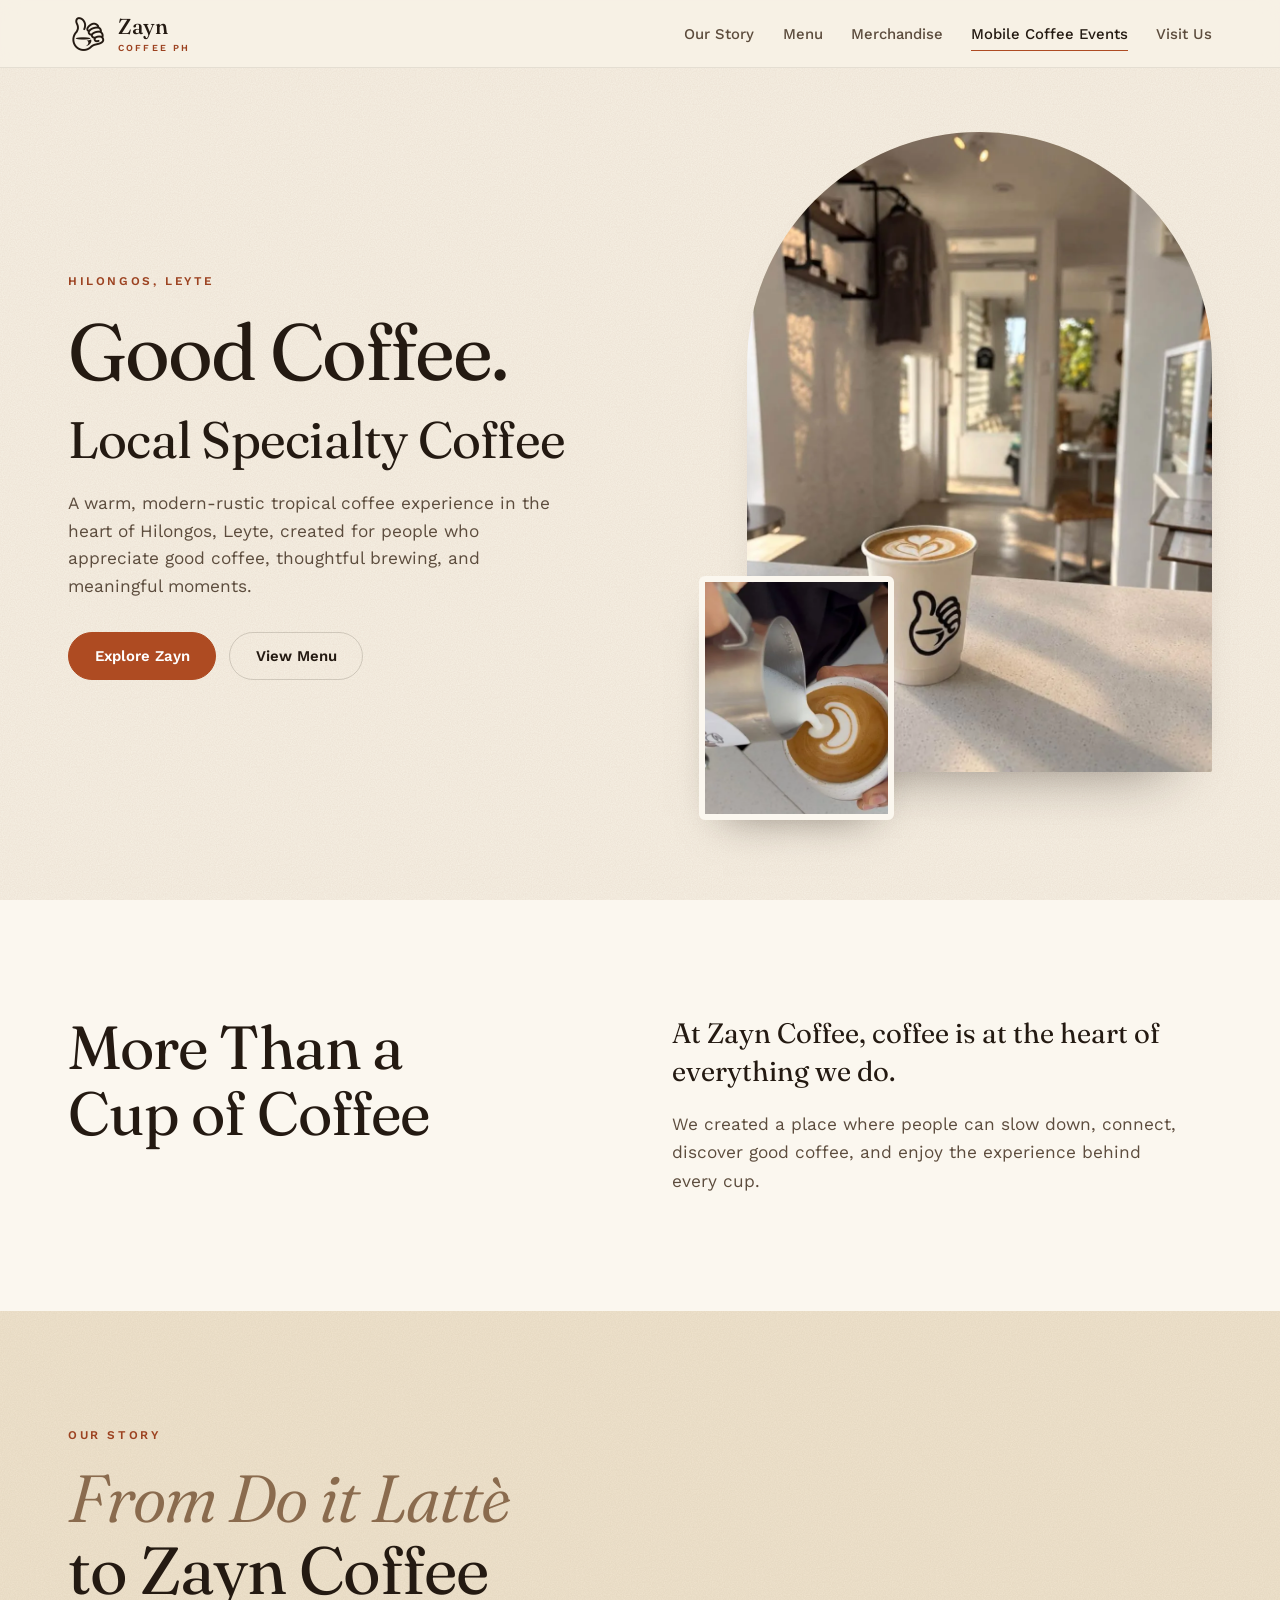
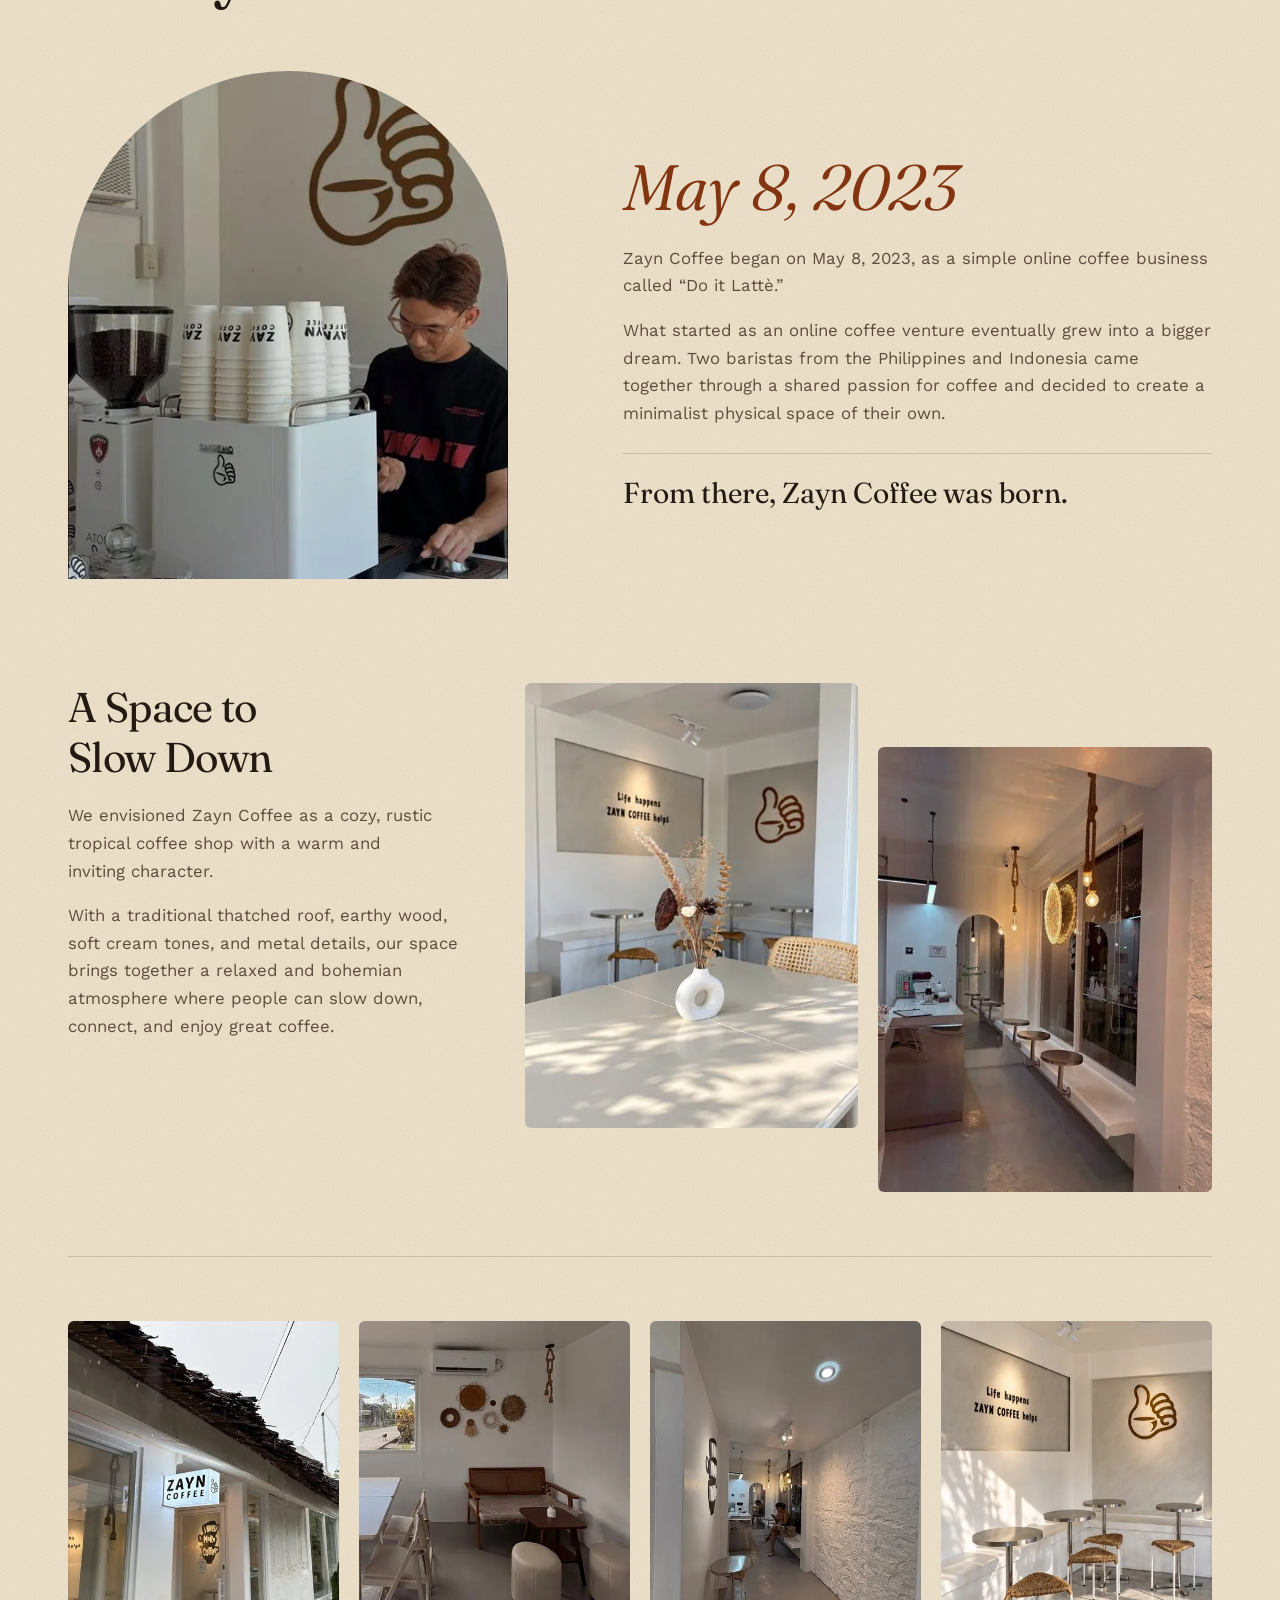
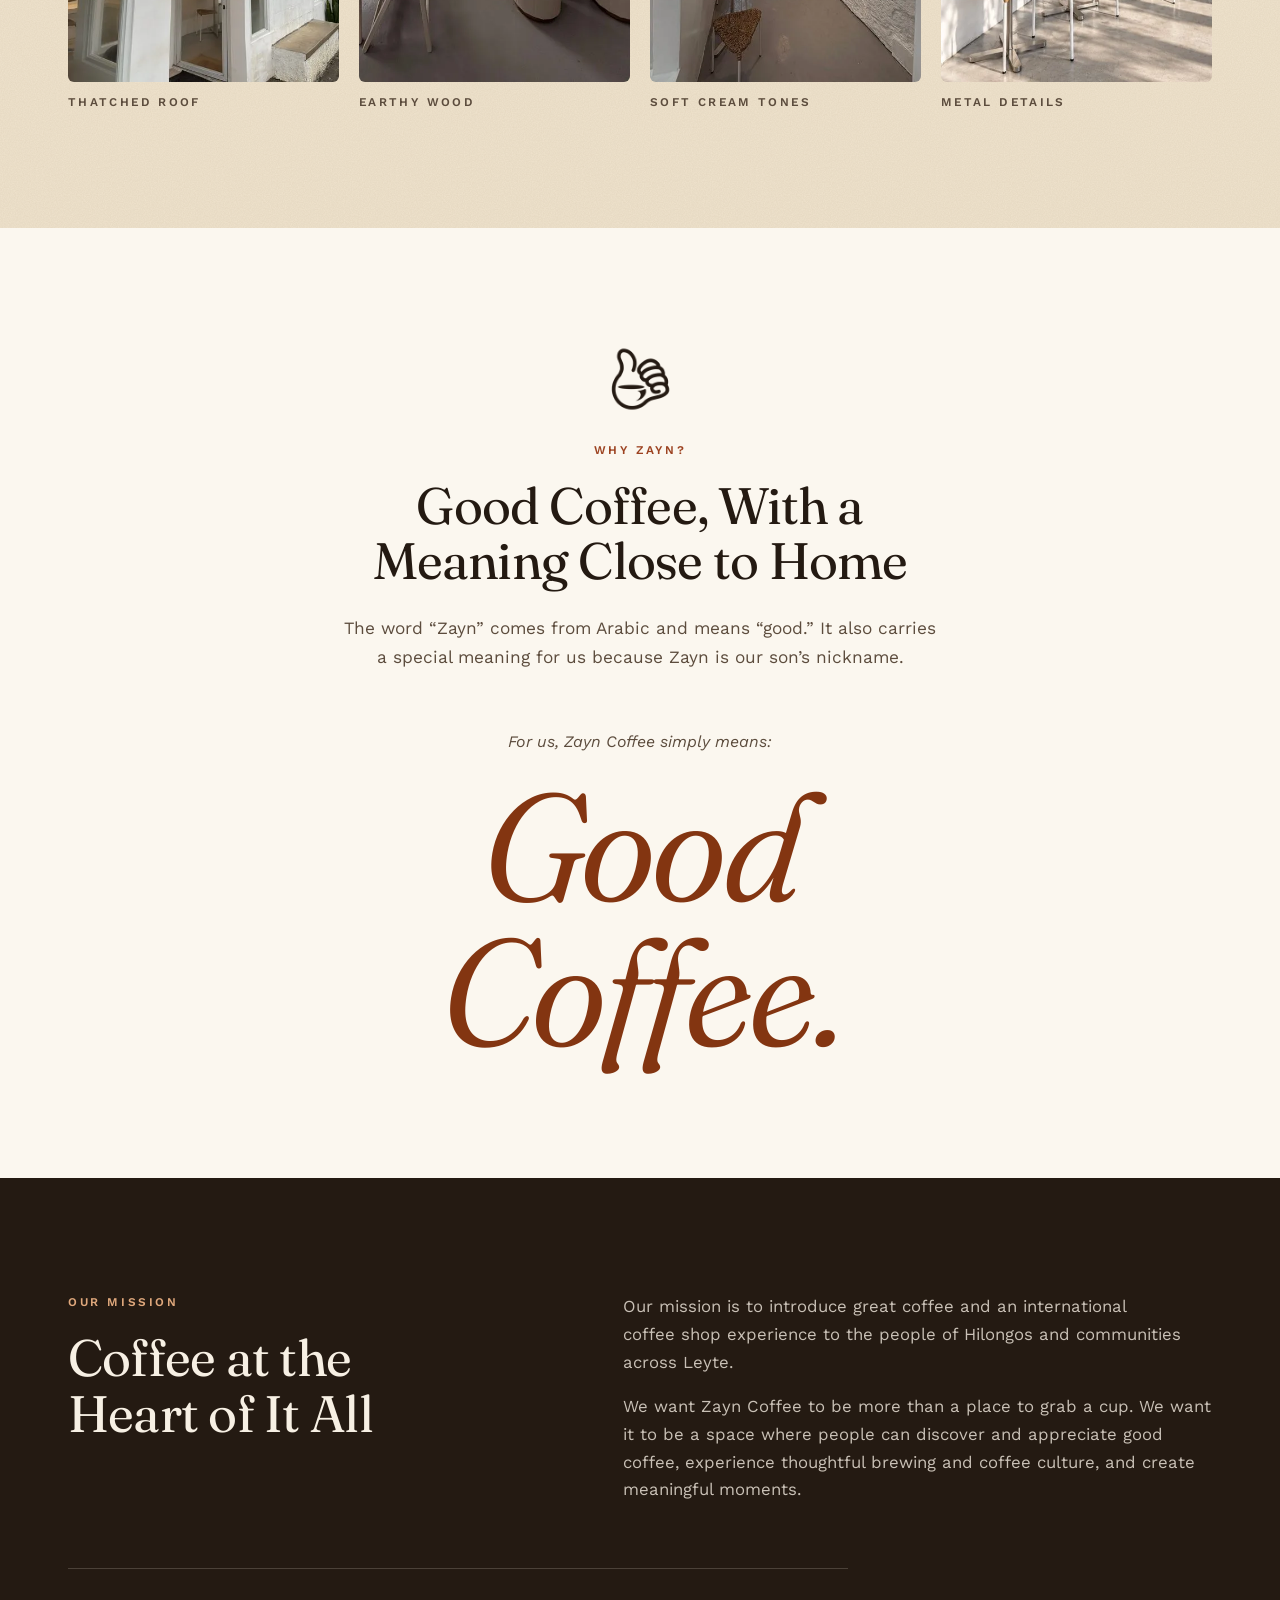
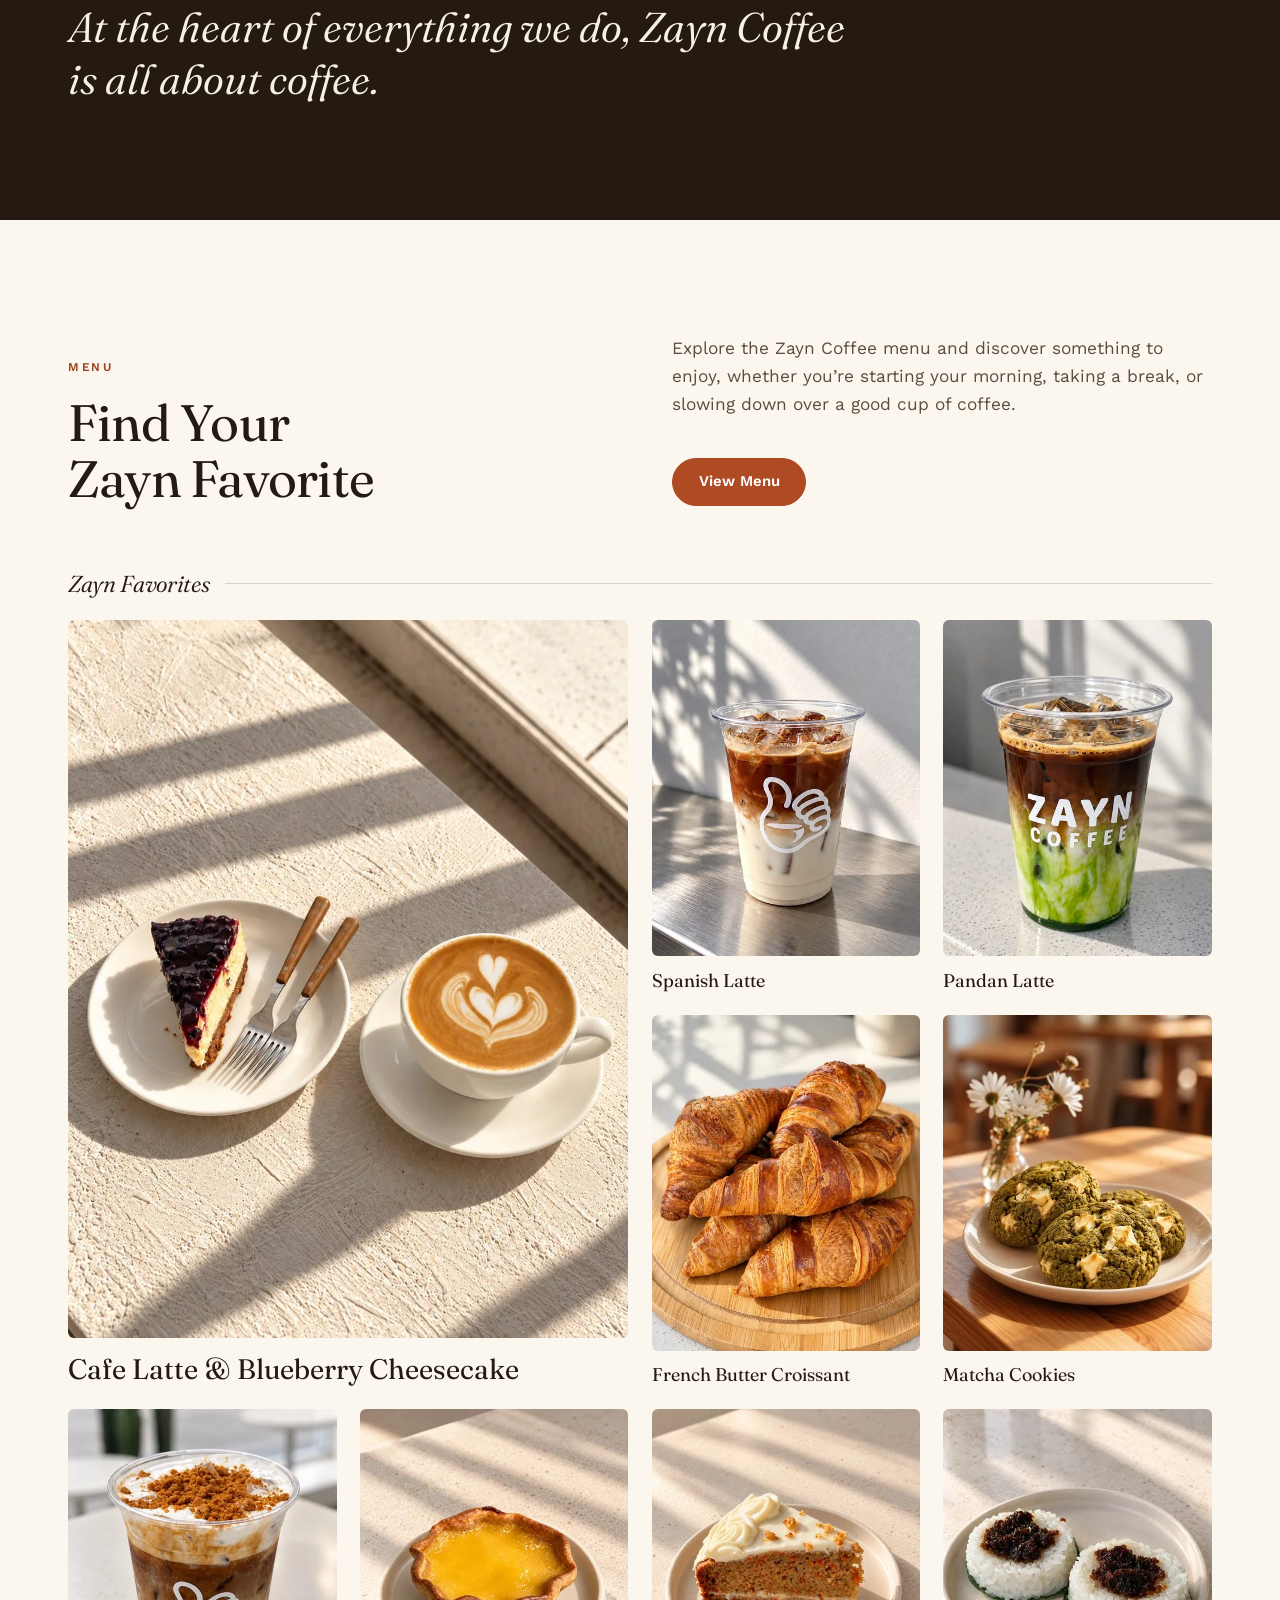
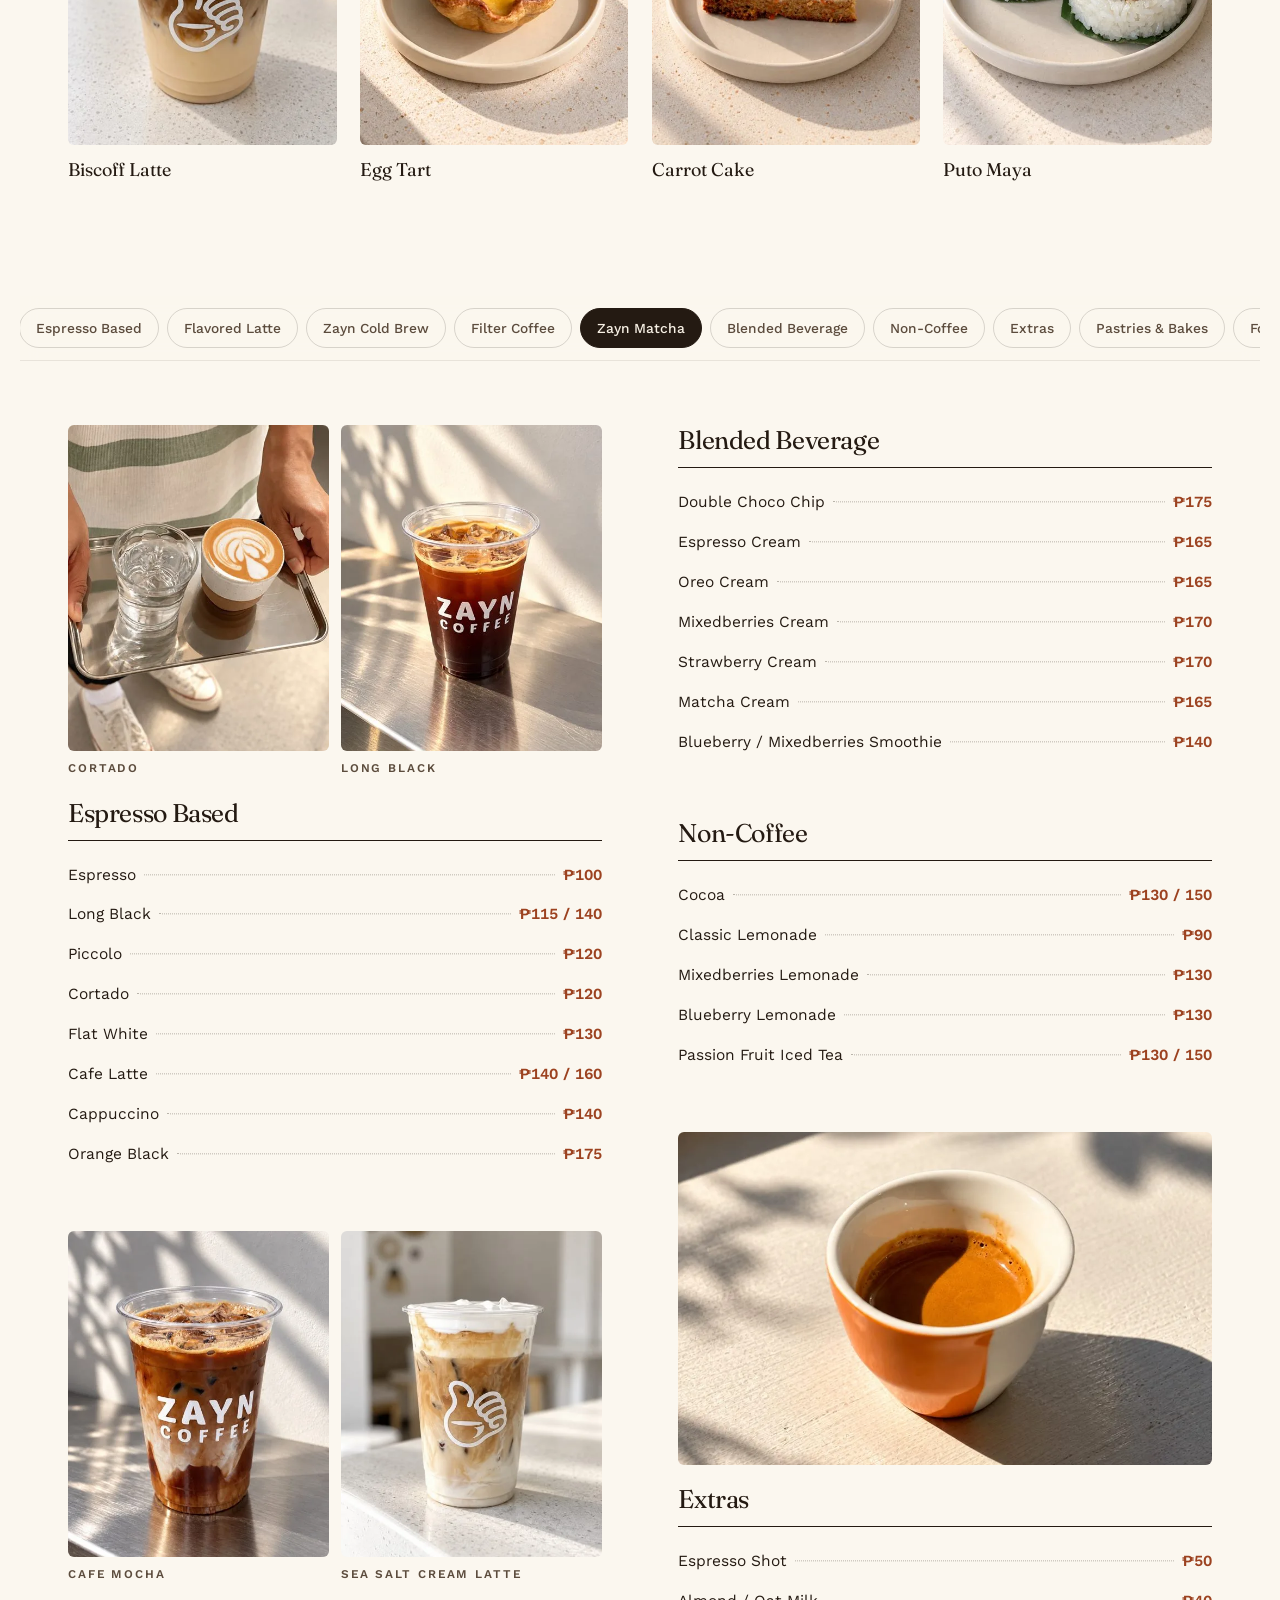
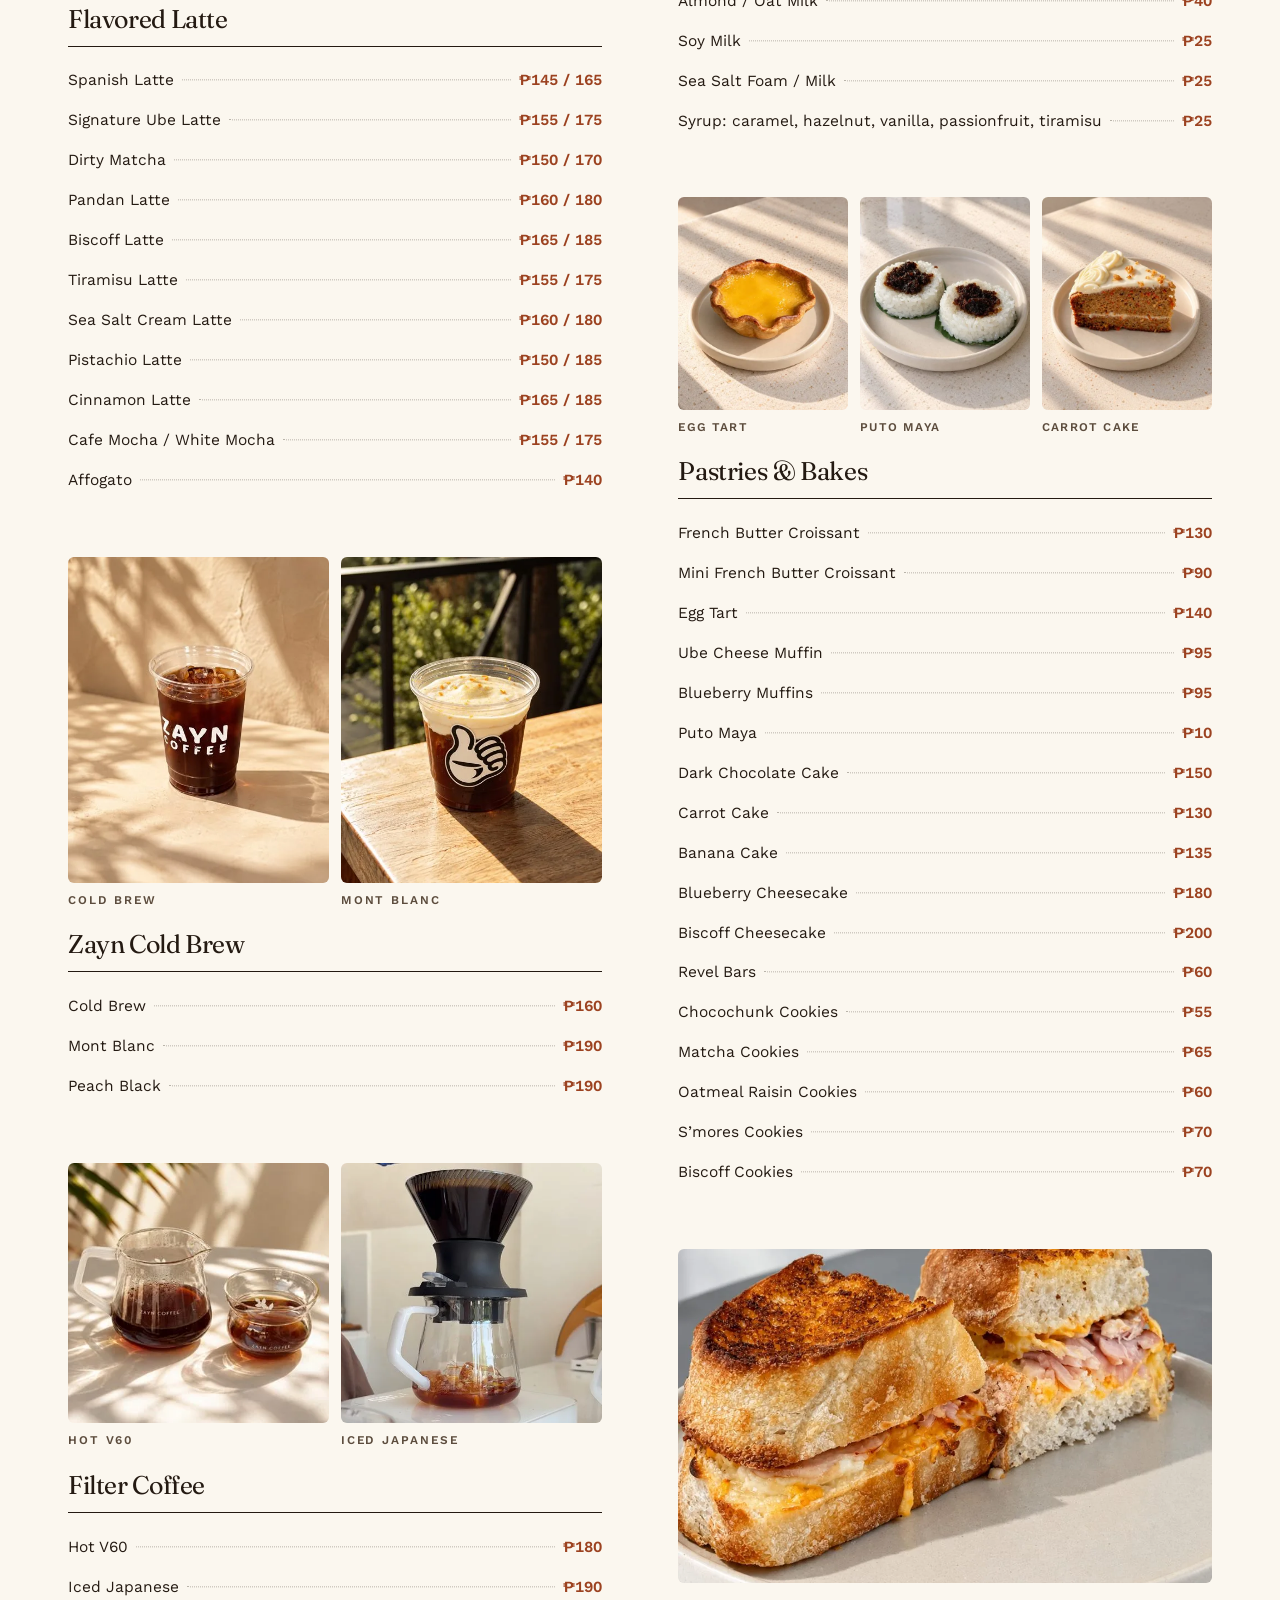
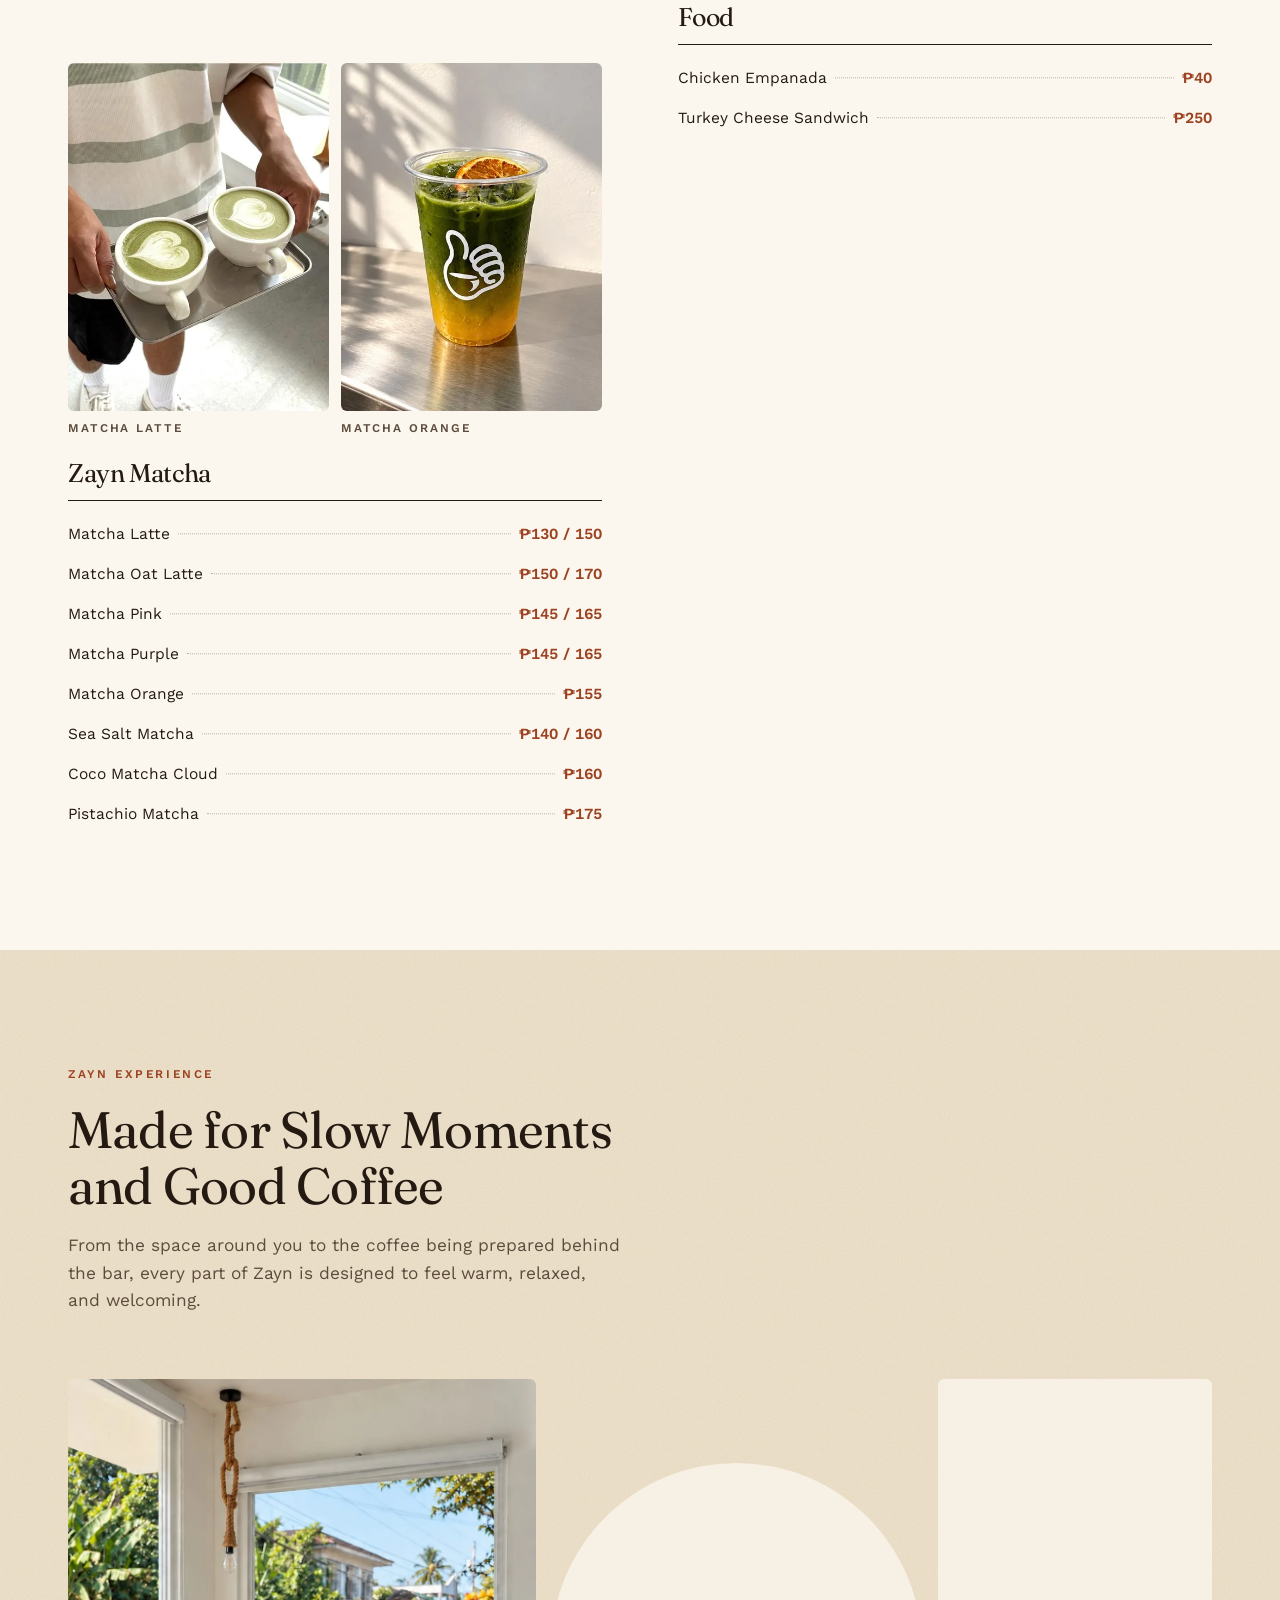
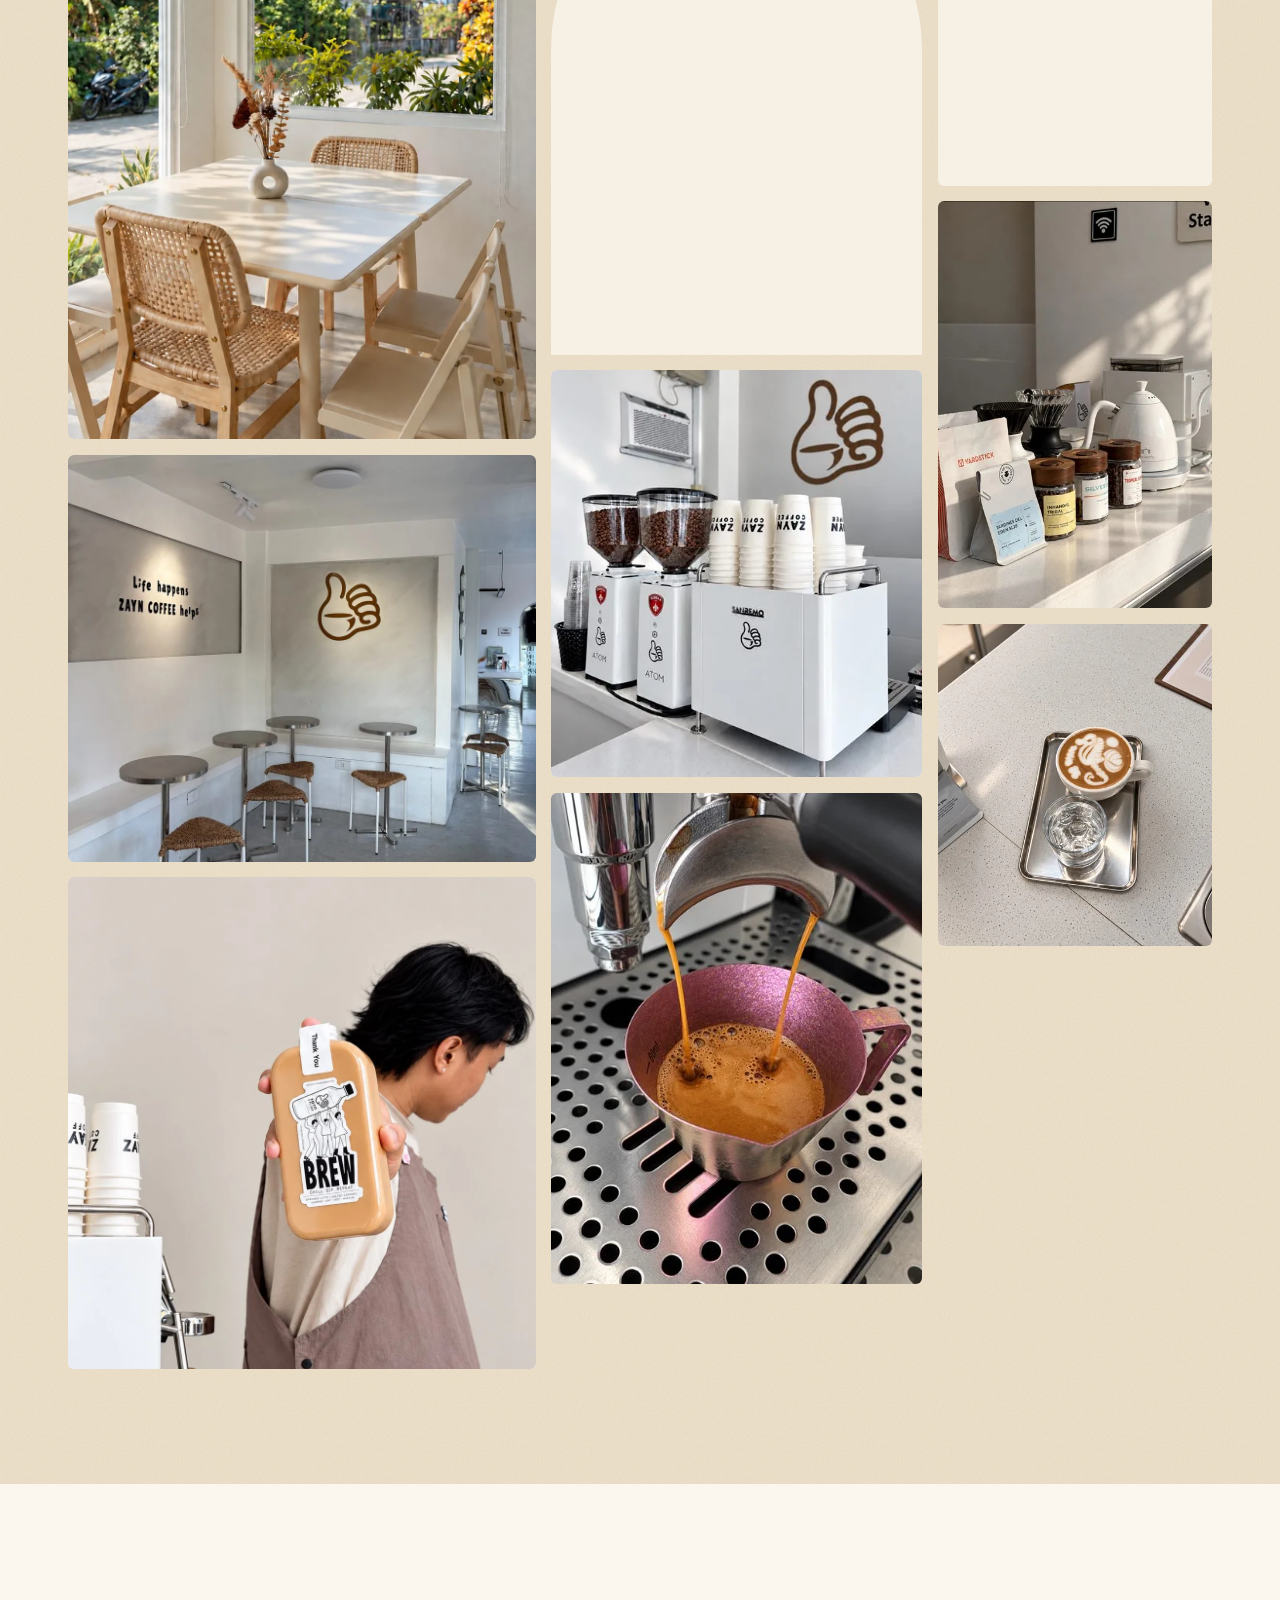
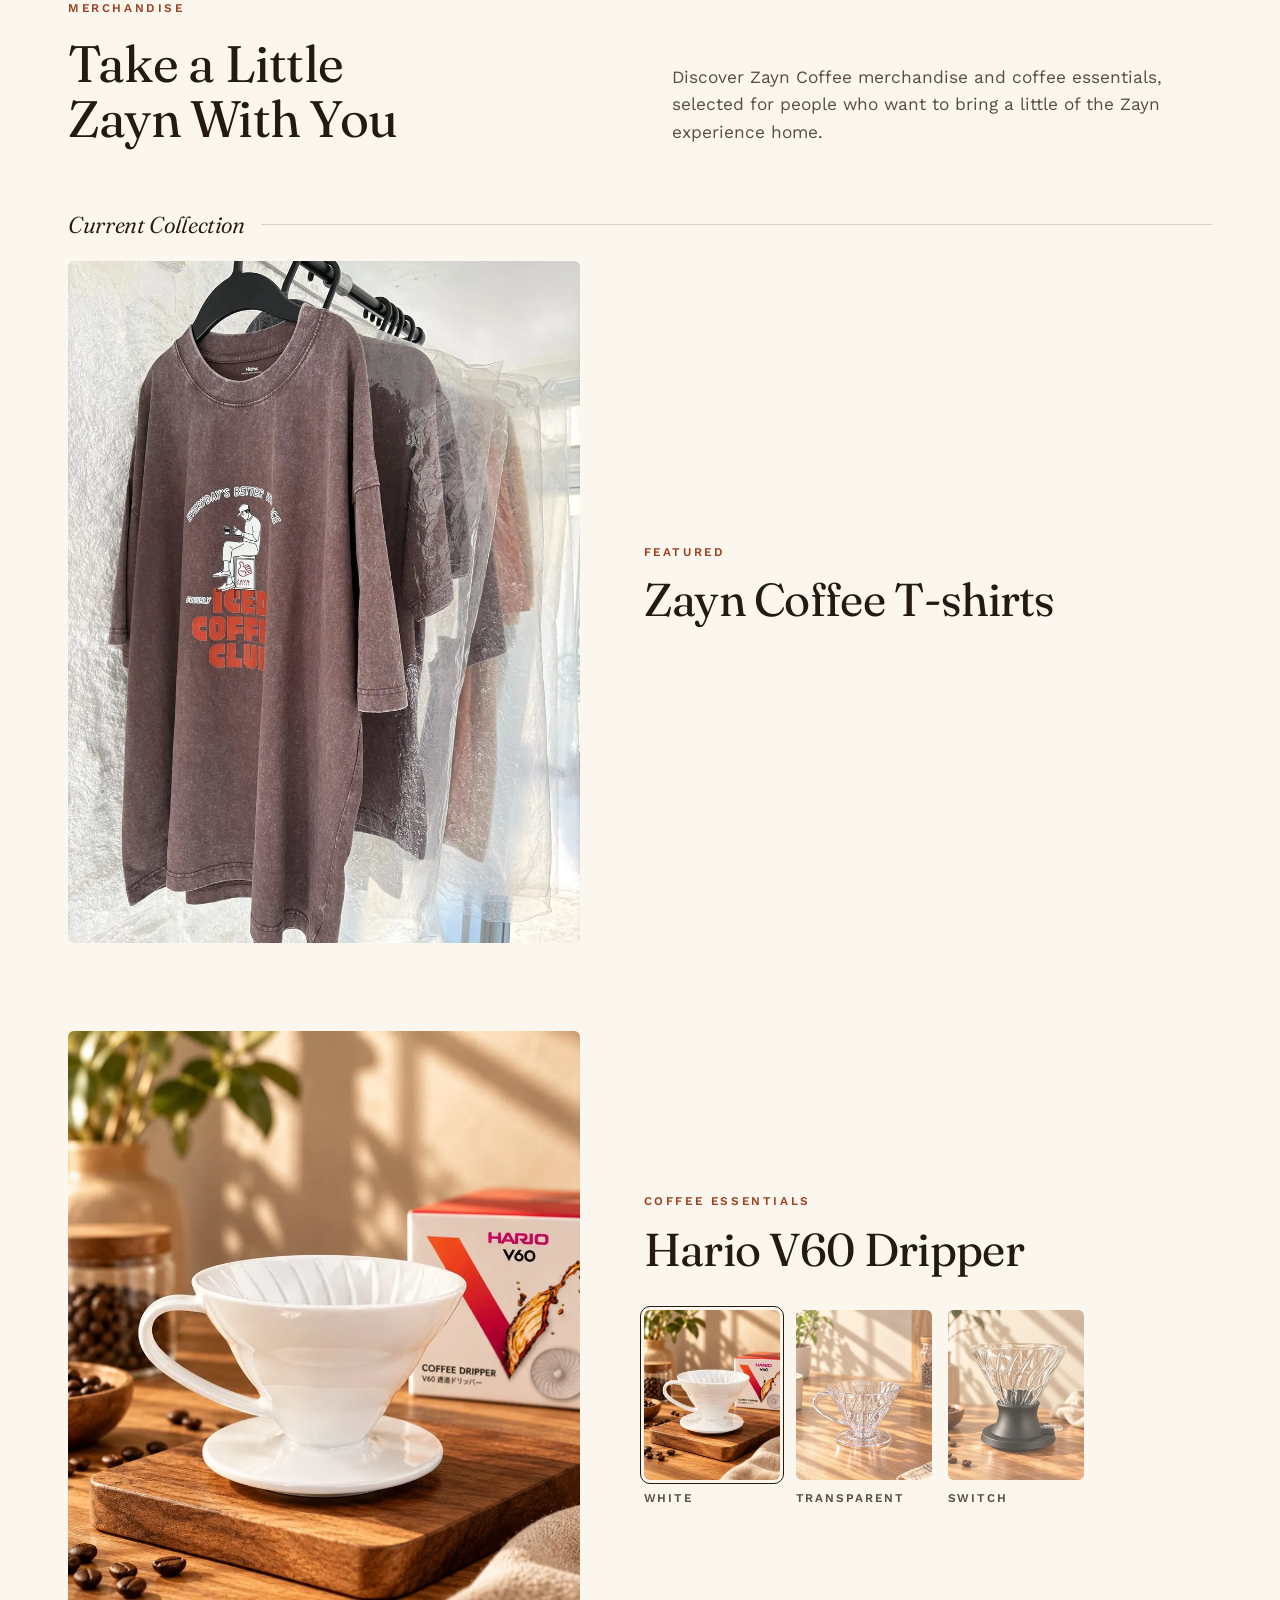
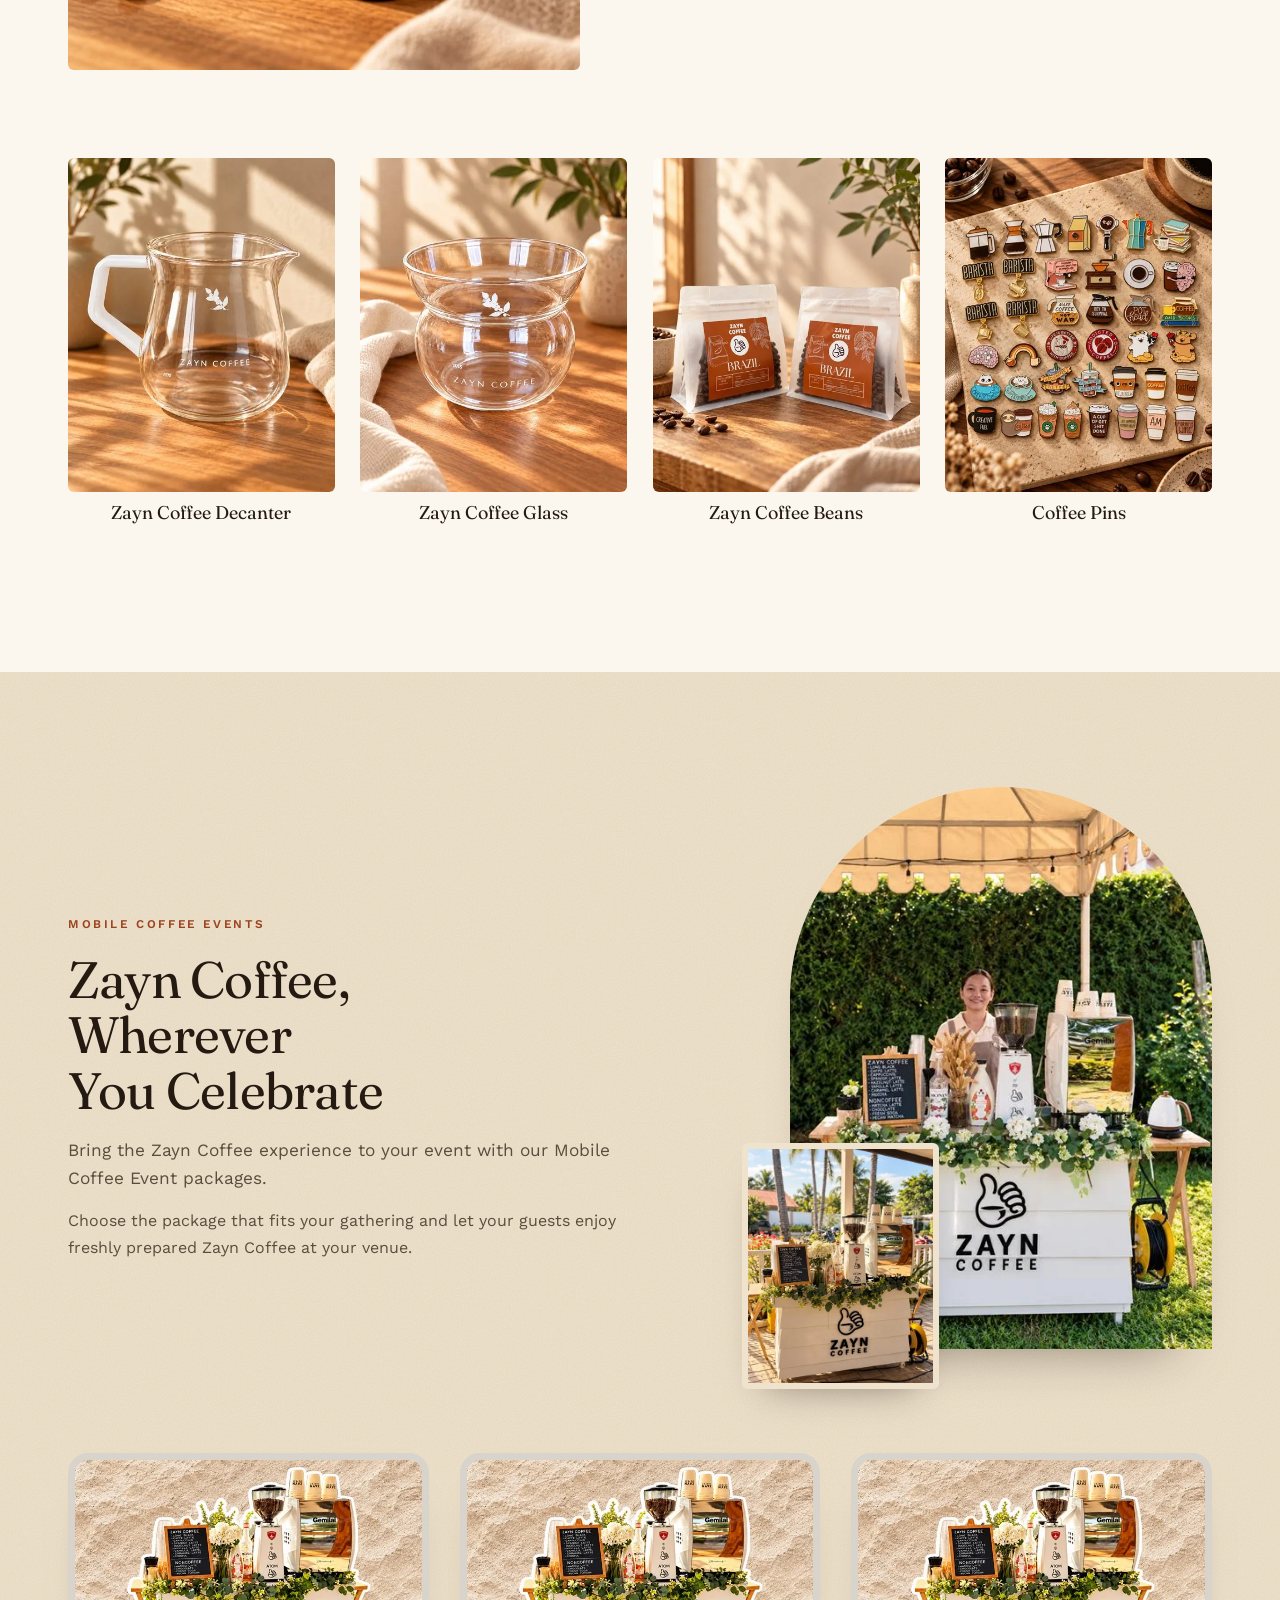
==== index.html @ 0f5bc550 "Update drink menu and prices; remove hero circle ornament Drink prices and items now match Zayn Coff" ====
<!DOCTYPE html>
<html lang="en">
<head>
<meta charset="UTF-8">
<meta name="viewport" content="width=device-width, initial-scale=1.0">
<script>document.documentElement.classList.add('js');</script>

<title>Zayn Coffee PH | Specialty Coffee &amp; Café in Hilongos, Leyte</title>
<meta name="description" content="Discover Zayn Coffee PH in Hilongos, Leyte. Enjoy specialty coffee, matcha, pastries, and a cozy café atmosphere perfect for relaxing, catching up, or getting work done.">
<meta name="robots" content="index, follow, max-image-preview:large">
<!-- Google Search Console: paste the HTML-tag verification meta here, e.g. <meta name="google-site-verification" content="..."> -->
<meta name="theme-color" content="#F7F0E4">

<!-- ===== Social / link preview =====
     Public URL is currently the GitHub Pages address. If a custom domain is connected,
     replace https://lendezstudio.github.io/Zayn-Coffee-PH/ in canonical, og:url, og:image and twitter:image.
     The versioned filename (-v7) makes Facebook/Messenger fetch the new preview instead of a cached one.
     Image: client-supplied design (Zayn Coffee logo, "Good Coffee. Local Specialty Coffee.", Hilongos, Leyte over the window-seating photo). -->
<link rel="canonical" href="https://lendezstudio.github.io/Zayn-Coffee-PH/">
<meta property="og:url" content="https://lendezstudio.github.io/Zayn-Coffee-PH/">
<meta property="og:type" content="website">
<meta property="og:site_name" content="Zayn Coffee PH">
<meta property="og:locale" content="en_PH">
<meta property="og:title" content="Zayn Coffee PH | Café in Hilongos, Leyte">
<meta property="og:description" content="Bringing a city-inspired coffee experience to Hilongos, Leyte, with quality drinks, a calm atmosphere, and a space to work or unwind.">
<meta property="og:image" content="https://lendezstudio.github.io/Zayn-Coffee-PH/assets/img/og/zayn-coffee-og-v7.jpg">
<meta property="og:image:secure_url" content="https://lendezstudio.github.io/Zayn-Coffee-PH/assets/img/og/zayn-coffee-og-v7.jpg">
<meta property="og:image:type" content="image/jpeg">
<meta property="og:image:width" content="1731">
<meta property="og:image:height" content="909">
<meta property="og:image:alt" content="Zayn Coffee logo with the words Good Coffee. Local Specialty Coffee. Hilongos, Leyte, over sunlit window seating with cacti outside">
<meta name="twitter:card" content="summary_large_image">
<meta name="twitter:title" content="Zayn Coffee PH | Café in Hilongos, Leyte">
<meta name="twitter:description" content="Bringing a city-inspired coffee experience to Hilongos, Leyte, with quality drinks, a calm atmosphere, and a space to work or unwind.">
<meta name="twitter:image" content="https://lendezstudio.github.io/Zayn-Coffee-PH/assets/img/og/zayn-coffee-og-v7.jpg">
<meta name="twitter:image:alt" content="Zayn Coffee logo with the words Good Coffee. Local Specialty Coffee. Hilongos, Leyte, over sunlit window seating with cacti outside">

<!-- ===== Favicons (from the official Zayn Coffee logo; generated by tools/optimize-images.ps1) ===== -->
<link rel="icon" href="favicon.ico" sizes="16x16 32x32 48x48">
<link rel="icon" type="image/png" sizes="32x32" href="assets/icons/favicon-32.png">
<link rel="icon" type="image/png" sizes="16x16" href="assets/icons/favicon-16.png">
<link rel="icon" type="image/png" sizes="48x48" href="assets/icons/favicon-48.png">
<link rel="icon" type="image/png" sizes="192x192" href="assets/icons/icon-192.png">
<link rel="apple-touch-icon" sizes="180x180" href="assets/icons/apple-touch-icon.png">
<link rel="manifest" href="site.webmanifest">

<link rel="preconnect" href="https://fonts.googleapis.com">
<link rel="preconnect" href="https://fonts.gstatic.com" crossorigin>
<link href="https://fonts.googleapis.com/css2?family=Fraunces:ital,opsz,wght@0,9..144,300..600;1,9..144,300..500&family=Work+Sans:wght@400;500;600&display=swap" rel="stylesheet">
<link rel="preload" as="image" href="assets/img/hero/cup-hallway-960.webp" imagesrcset="assets/img/hero/cup-hallway-480.webp 480w, assets/img/hero/cup-hallway-960.webp 960w" imagesizes="(min-width: 960px) 40vw, 86vw">
<link rel="stylesheet" href="css/site.css?v=20261016">

<script type="application/ld+json">
{
  "@context": "https://schema.org",
  "@type": "CafeOrCoffeeShop",
  "@id": "https://lendezstudio.github.io/Zayn-Coffee-PH/#cafe",
  "name": "Zayn Coffee PH",
  "url": "https://lendezstudio.github.io/Zayn-Coffee-PH/",
  "description": "Specialty coffee café in Hilongos, Leyte serving espresso drinks, matcha, filter coffee and pastries in a cozy, rustic tropical space.",
  "logo": "https://lendezstudio.github.io/Zayn-Coffee-PH/assets/icons/icon-512.png",
  "image": [
    "https://lendezstudio.github.io/Zayn-Coffee-PH/assets/img/og/zayn-coffee-og-v7.jpg",
    "https://lendezstudio.github.io/Zayn-Coffee-PH/assets/img/visit/storefront-sunny-780.webp"
  ],
  "telephone": "+63 915 807 0601",
  "address": {
    "@type": "PostalAddress",
    "streetAddress": "R.V. Villaflores St., Eastern Barangay",
    "addressLocality": "Hilongos",
    "addressRegion": "Leyte",
    "addressCountry": "PH"
  },
  "openingHoursSpecification": [{
    "@type": "OpeningHoursSpecification",
    "dayOfWeek": ["Monday", "Tuesday", "Wednesday", "Thursday", "Friday", "Saturday"],
    "opens": "07:30",
    "closes": "18:30"
  }],
  "servesCuisine": ["Coffee", "Specialty coffee", "Matcha", "Pastries"],
  "hasMenu": "https://lendezstudio.github.io/Zayn-Coffee-PH/#menu",
  "priceRange": "₱10–₱250",
  "currenciesAccepted": "PHP",
  "sameAs": [
    "https://www.facebook.com/share/1EYivoWXPC/",
    "https://www.instagram.com/zayn.coffeeph/",
    "https://www.tiktok.com/@zayn.coffeeshop"
  ]
}
</script>
</head>
<body>

<!-- Icon sprite: referenced with <use href="#i-..."> -->
<svg width="0" height="0" style="position:absolute" aria-hidden="true" focusable="false">
  <symbol id="i-facebook" viewBox="0 0 24 24"><path fill="currentColor" d="M13.5 21v-8.1h2.72l.41-3.16H13.5V7.75c0-.92.26-1.54 1.6-1.54h1.7V3.4c-.3-.04-1.3-.13-2.47-.13-2.44 0-4.11 1.49-4.11 4.22v2.35H7.5v3.16h2.72V21z"/></symbol>
  <symbol id="i-instagram" viewBox="0 0 24 24"><path fill="currentColor" d="M12 2.2c3.2 0 3.58.01 4.85.07 1.17.05 1.97.24 2.43.41.55.2.99.44 1.4.86.42.41.66.85.86 1.4.17.46.36 1.26.41 2.43.06 1.27.07 1.65.07 4.85s-.01 3.58-.07 4.85c-.05 1.17-.24 1.97-.41 2.43-.2.55-.44.99-.86 1.4-.41.42-.85.66-1.4.86-.46.17-1.26.36-2.43.41-1.27.06-1.65.07-4.85.07s-3.58-.01-4.85-.07c-1.17-.05-1.97-.24-2.43-.41-.55-.2-.99-.44-1.4-.86-.42-.41-.66-.85-.86-1.4-.17-.46-.36-1.26-.41-2.43C2.21 15.58 2.2 15.2 2.2 12s.01-3.58.07-4.85c.05-1.17.24-1.97.41-2.43.2-.55.44-.99.86-1.4.41-.42.85-.66 1.4-.86.46-.17 1.26-.36 2.43-.41C8.42 2.21 8.8 2.2 12 2.2zm0 1.8c-3.15 0-3.5.01-4.73.07-.96.04-1.48.2-1.82.34-.46.18-.78.39-1.13.73-.34.35-.55.67-.73 1.13-.14.34-.3.86-.34 1.82-.06 1.23-.07 1.58-.07 4.73s.01 3.5.07 4.73c.04.96.2 1.48.34 1.82.18.46.39.78.73 1.13.35.34.67.55 1.13.73.34.14.86.3 1.82.34 1.23.06 1.58.07 4.73.07s3.5-.01 4.73-.07c.96-.04 1.48-.2 1.82-.34.46-.18.78-.39 1.13-.73.34-.35.55-.67.73-1.13.14-.34.3-.86.34-1.82.06-1.23.07-1.58.07-4.73s-.01-3.5-.07-4.73c-.04-.96-.2-1.48-.34-1.82-.18-.46-.39-.78-.73-1.13-.35-.34-.67-.55-1.13-.73-.34-.14-.86-.3-1.82-.34C15.5 4.01 15.15 4 12 4zm0 3.4a4.6 4.6 0 1 1 0 9.2 4.6 4.6 0 0 1 0-9.2zm0 1.8a2.8 2.8 0 1 0 0 5.6 2.8 2.8 0 0 0 0-5.6zm5.85-2a1.08 1.08 0 1 1-2.15 0 1.08 1.08 0 0 1 2.15 0z"/></symbol>
  <symbol id="i-tiktok" viewBox="0 0 24 24"><path fill="currentColor" d="M12.53.02C13.84 0 15.14.01 16.44 0c.08 1.53.63 3.09 1.75 4.17 1.12 1.11 2.7 1.62 4.24 1.79v4.03c-1.44-.05-2.89-.35-4.2-.97-.57-.26-1.1-.59-1.62-.93-.01 2.92.01 5.84-.02 8.75-.08 1.4-.54 2.79-1.35 3.94-1.31 1.92-3.58 3.17-5.91 3.21-1.43.08-2.86-.31-4.08-1.03-2.02-1.19-3.44-3.37-3.65-5.71-.02-.5-.03-1-.01-1.49.18-1.9 1.12-3.72 2.58-4.96 1.66-1.44 3.98-2.13 6.15-1.72.02 1.48-.04 2.96-.04 4.44-.99-.32-2.15-.23-3.02.37-.63.41-1.11 1.04-1.36 1.75-.21.51-.15 1.07-.14 1.61.24 1.64 1.82 3.02 3.5 2.87 1.12-.01 2.19-.66 2.77-1.61.19-.33.4-.67.41-1.06.1-1.79.06-3.57.07-5.36.01-4.03-.01-8.05.02-12.07z"/></symbol>
  <symbol id="i-google" viewBox="0 0 24 24"><path fill="currentColor" d="M12.48 10.92v3.28h7.84c-.24 1.84-.85 3.19-1.79 4.13-1.15 1.15-2.93 2.4-6.05 2.4-4.83 0-8.6-3.89-8.6-8.72s3.77-8.72 8.6-8.72c2.6 0 4.51 1.03 5.91 2.35l2.31-2.31C18.75 1.44 16.13 0 12.48 0 5.87 0 .31 5.39.31 12s5.56 12 12.17 12c3.57 0 6.27-1.17 8.37-3.36 2.16-2.16 2.84-5.21 2.84-7.67 0-.76-.05-1.47-.17-2.05H12.48z"/></symbol>
  <symbol id="i-phone" viewBox="0 0 24 24"><path fill="currentColor" d="M6.6 10.8c1.4 2.8 3.8 5.1 6.6 6.6l2.2-2.2c.3-.3.7-.4 1-.2 1.1.4 2.3.6 3.6.6.6 0 1 .4 1 1V20c0 .6-.4 1-1 1C10.6 21 3 13.4 3 4c0-.6.4-1 1-1h3.5c.6 0 1 .4 1 1 0 1.3.2 2.5.6 3.6.1.3 0 .7-.2 1L6.6 10.8z"/></symbol>
  <symbol id="i-pin" viewBox="0 0 24 24"><path fill="currentColor" d="M12 2C8.1 2 5 5.1 5 9c0 5.2 7 13 7 13s7-7.8 7-13c0-3.9-3.1-7-7-7zm0 9.5a2.5 2.5 0 1 1 0-5 2.5 2.5 0 0 1 0 5z"/></symbol>
</svg>

<a class="skip-link" href="#main">Skip to content</a>

<header class="site-header">
  <div class="wrap nav-inner">
    <a href="#top" class="brand">
      <img src="assets/img/brand/zayn-mark.png" alt="" class="brand-mark" width="160" height="160">
      <span class="brand-text">Zayn<span>Coffee PH</span></span>
    </a>
    <nav class="nav-desktop" aria-label="Primary">
      <ul class="nav-links">
        <li><a href="#story">Our Story</a></li>
        <li><a href="#menu">Menu</a></li>
        <li><a href="#merchandise">Merchandise</a></li>
        <li><a href="#events">Mobile Coffee Events</a></li>
        <li><a href="#visit">Visit Us</a></li>
      </ul>
    </nav>
    <button class="menu-toggle" type="button" aria-controls="mobile-menu" aria-expanded="false" aria-label="Open menu">
      <span></span><span></span><span></span>
    </button>
  </div>

  <div class="mobile-menu" id="mobile-menu">
    <nav aria-label="Mobile">
      <ul>
        <li><a href="#top">Home</a></li>
        <li><a href="#story">Our Story</a></li>
        <li><a href="#menu">Menu</a></li>
        <li><a href="#merchandise">Merchandise</a></li>
        <li><a href="#events">Mobile Coffee Events</a></li>
        <li><a href="#visit">Visit Us</a></li>
      </ul>
    </nav>
    <div class="mm-foot">
      <a class="mm-phone" href="tel:+639158070601">
        <svg class="icon" aria-hidden="true"><use href="#i-phone"/></svg>0915-807-0601
      </a>
      <ul class="social-icons" aria-label="Zayn Coffee on social media">
        <li><a href="https://www.facebook.com/share/1EYivoWXPC/" target="_blank" rel="noopener" aria-label="Facebook"><svg class="icon" aria-hidden="true"><use href="#i-facebook"/></svg></a></li>
        <li><a href="https://www.instagram.com/zayn.coffeeph/" target="_blank" rel="noopener" aria-label="Instagram"><svg class="icon" aria-hidden="true"><use href="#i-instagram"/></svg></a></li>
        <li><a href="https://www.tiktok.com/@zayn.coffeeshop" target="_blank" rel="noopener" aria-label="TikTok"><svg class="icon" aria-hidden="true"><use href="#i-tiktok"/></svg></a></li>
        <!-- PENDING CLIENT CONTENT: Google Business profile URL. Temporary Google Maps search link. -->
        <li><a href="https://www.google.com/maps/search/?api=1&amp;query=Zayn+Coffee+-+PH+Hilongos+Leyte" target="_blank" rel="noopener" aria-label="Google"><svg class="icon" aria-hidden="true"><use href="#i-google"/></svg></a></li>
      </ul>
    </div>
  </div>
</header>

<main id="main">

  <!-- ========== HERO ========== -->
  <section class="hero texture" id="top" aria-labelledby="hero-title">
    <div class="wrap hero-grid">
      <div class="hero-copy">
        <!-- H1 carries brand + location for search engines; the location line keeps its eyebrow look -->
        <h1 id="hero-title"><span class="label hero-kicker">Hilongos, Leyte</span><span class="sr-only">Zayn Coffee PH: </span><span class="hero-line">Good Coffee.</span> <span class="hero-line hero-line--sub">Local Specialty Coffee</span></h1>
        <p class="lede">A warm, modern-rustic tropical coffee experience in the heart of Hilongos, Leyte, created for people who appreciate good coffee, thoughtful brewing, and meaningful moments.</p>
        <div class="btn-row">
          <a href="#intro" class="btn btn-primary">Explore Zayn</a>
          <a href="#menu" class="btn btn-ghost">View Menu</a>
        </div>
      </div>

      <div class="hero-media">
        <div class="arch hero-arch">
          <img src="assets/img/hero/cup-hallway-960.webp"
               srcset="assets/img/hero/cup-hallway-480.webp 480w, assets/img/hero/cup-hallway-960.webp 960w"
               sizes="(min-width: 960px) 40vw, 86vw"
               width="960" height="1320" fetchpriority="high"
               alt="A Zayn Coffee cup with latte art on the counter inside Zayn Coffee in Hilongos">
        </div>
        <figure class="hero-detail">
          <img src="assets/img/hero/latte-art-pour-480.webp?v=20261007"
               srcset="assets/img/hero/latte-art-pour-480.webp?v=20261007 480w, assets/img/hero/latte-art-pour-960.webp?v=20261007 960w"
               sizes="(min-width: 960px) 16vw, 38vw"
               width="480" height="552"
               alt="Barista pouring latte art at Zayn Coffee">
        </figure>
      </div>
    </div>
  </section>

  <!-- ========== INTRODUCTION ========== -->
  <section class="intro section-pad" id="intro" aria-labelledby="intro-title">
    <div class="wrap intro-grid">
      <h2 id="intro-title" class="reveal">More Than a Cup of Coffee</h2>
      <div class="intro-copy reveal">
        <p class="statement">At Zayn Coffee, coffee is at the heart of everything we do.</p>
        <p>We created a place where people can slow down, connect, discover good coffee, and enjoy the experience behind every cup.</p>
      </div>
    </div>
  </section>

  <!-- ========== OUR STORY ========== -->
  <section class="story section-pad band-tint texture" id="story" aria-labelledby="story-title">
    <div class="wrap">

      <!-- Chapter: From Do it Lattè to Zayn Coffee -->
      <div class="story-origin">
        <div class="story-origin-head reveal">
          <p class="label">Our Story</p>
          <h2 id="story-title"><span class="was">From Do it Lattè</span> to Zayn Coffee</h2>
        </div>
        <p class="story-date reveal" aria-hidden="true">May 8, 2023</p>
        <figure class="story-origin-photo reveal">
          <div class="arch">
            <img src="assets/img/story/barista-espresso-machine-480.webp"
                 srcset="assets/img/story/barista-espresso-machine-480.webp 480w, assets/img/story/barista-espresso-machine-960.webp 960w"
                 sizes="(min-width: 960px) 30vw, 80vw" width="480" height="555" loading="lazy" decoding="async"
                 alt="Barista preparing coffee at Zayn Coffee">
          </div>
        </figure>
        <div class="story-origin-copy reveal">
          <p>Zayn Coffee began on May 8, 2023, as a simple online coffee business called &ldquo;Do it Lattè.&rdquo;</p>
          <p>What started as an online coffee venture eventually grew into a bigger dream. Two baristas from the Philippines and Indonesia came together through a shared passion for coffee and decided to create a minimalist physical space of their own.</p>
          <p class="pull">From there, Zayn Coffee was born.</p>
        </div>
      </div>

      <!-- Chapter: A Space to Slow Down -->
      <div class="story-space">
        <div class="story-space-copy reveal">
          <h3>A Space to Slow Down</h3>
          <p>We envisioned Zayn Coffee as a cozy, rustic tropical coffee shop with a warm and inviting character.</p>
          <p>With a traditional thatched roof, earthy wood, soft cream tones, and metal details, our space brings together a relaxed and bohemian atmosphere where people can slow down, connect, and enjoy great coffee.</p>
        </div>
        <div class="story-space-photos">
          <figure class="sp sp--tall reveal">
            <img src="assets/img/story/table-dried-flowers-480.webp"
                 srcset="assets/img/story/table-dried-flowers-480.webp 480w, assets/img/story/table-dried-flowers-960.webp 960w"
                 sizes="(min-width: 960px) 27vw, 45vw" width="480" height="606" loading="lazy" decoding="async"
                 alt="A table with a vase of dried flowers in the seating area at Zayn Coffee">
          </figure>
          <figure class="sp sp--tall sp--offset reveal">
            <img src="assets/img/story/pendant-lights-arch-480.webp"
                 srcset="assets/img/story/pendant-lights-arch-480.webp 480w, assets/img/story/pendant-lights-arch-960.webp 960w"
                 sizes="(min-width: 960px) 27vw, 45vw" width="480" height="640" loading="lazy" decoding="async"
                 alt="Rope pendant lights and an arched mirror inside Zayn Coffee in Hilongos">
          </figure>
        </div>
      </div>

      <!-- Materials strip: labels are taken from the approved copy above. Whole photos, uncropped;
           --ar is each photo's width/height so every photo in the row shares one height. -->
      <ul class="materials" aria-label="Materials of the Zayn Coffee space">
        <li class="reveal" style="--ar: 0.75">
          <img src="assets/img/story/entrance-thatched-roof-480.webp"
               srcset="assets/img/story/entrance-thatched-roof-480.webp 480w, assets/img/story/entrance-thatched-roof-960.webp 960w"
               sizes="(min-width: 760px) 20vw, 170px" width="480" height="640" loading="lazy" decoding="async"
               alt="The entrance of Zayn Coffee beneath its thatched roof, with the lit ZAYN COFFEE sign">
          <span>Thatched roof</span>
        </li>
        <li class="reveal" style="--ar: 0.75">
          <img src="assets/img/story/earthy-dining-corner-480.webp"
               srcset="assets/img/story/earthy-dining-corner-480.webp 480w, assets/img/story/earthy-dining-corner-960.webp 960w"
               sizes="(min-width: 760px) 20vw, 170px" width="480" height="640" loading="lazy" decoding="async"
               alt="A wood and rattan bench, wooden side table and woven wall decor in the dining corner at Zayn Coffee">
          <span>Earthy wood</span>
        </li>
        <li class="reveal" style="--ar: 0.75">
          <img src="assets/img/story/textured-cream-wall-480.webp"
               srcset="assets/img/story/textured-cream-wall-480.webp 480w, assets/img/story/textured-cream-wall-960.webp 960w"
               sizes="(min-width: 760px) 20vw, 170px" width="480" height="640" loading="lazy" decoding="async"
               alt="A textured cream wall and seating along a hallway inside Zayn Coffee">
          <span>Soft cream tones</span>
        </li>
        <li class="reveal" style="--ar: 0.75">
          <img src="assets/img/story/metal-details-480.webp?v=2"
               srcset="assets/img/story/metal-details-480.webp?v=2 480w, assets/img/story/metal-details-939.webp?v=2 939w"
               sizes="(min-width: 760px) 20vw, 170px" width="480" height="640" loading="lazy" decoding="async"
               alt="Round metal tables and woven stools in sunlight beneath a “Life happens, Zayn Coffee helps” wall sign">
          <span>Metal details</span>
        </li>
      </ul>
    </div>
  </section>

  <!-- ========== WHY ZAYN ========== -->
  <section class="why section-pad" id="why-zayn" aria-labelledby="why-title">
    <div class="wrap why-inner">
      <img class="why-seal reveal" src="assets/img/brand/zayn-mark.png" alt="" width="160" height="160" loading="lazy" decoding="async">
      <p class="label reveal">Why Zayn?</p>
      <h2 id="why-title" class="reveal">Good Coffee, With a Meaning Close to Home</h2>
      <p class="why-copy reveal">The word &ldquo;Zayn&rdquo; comes from Arabic and means &ldquo;good.&rdquo; It also carries a special meaning for us because Zayn is our son&rsquo;s nickname.</p>
      <p class="why-lead reveal">For us, Zayn Coffee simply means:</p>
      <p class="why-big reveal">Good Coffee.</p>
    </div>
  </section>

  <!-- ========== MISSION ========== -->
  <section class="mission section-pad band-dark" id="mission" aria-labelledby="mission-title">
    <div class="wrap mission-grid">
      <div class="mission-head reveal">
        <p class="label">Our Mission</p>
        <h2 id="mission-title">Coffee at the Heart of It All</h2>
      </div>
      <div class="mission-copy reveal">
        <p>Our mission is to introduce great coffee and an international coffee shop experience to the people of Hilongos and communities across Leyte.</p>
        <p>We want Zayn Coffee to be more than a place to grab a cup. We want it to be a space where people can discover and appreciate good coffee, experience thoughtful brewing and coffee culture, and create meaningful moments.</p>
      </div>
      <p class="mission-close reveal">At the heart of everything we do, Zayn Coffee is all about coffee.</p>
    </div>
  </section>

  <!-- ========== MENU ========== -->
  <section class="menu section-pad" id="menu" aria-labelledby="menu-title">
    <div class="wrap">
      <div class="section-head reveal">
        <div>
          <p class="label">Menu</p>
          <h2 id="menu-title">Find Your Zayn Favorite</h2>
        </div>
        <div>
          <p class="lede">Explore the Zayn Coffee menu and discover something to enjoy, whether you&rsquo;re starting your morning, taking a break, or slowing down over a good cup of coffee.</p>
          <a href="#full-menu" class="btn btn-primary">View Menu</a>
        </div>
      </div>

      <!-- Drink menu and prices updated from Zayn Coffee's menu (2026-10-13); pastries and food confirmed 2026-09-29. -->

      <!-- Featured items: image-led. Add or swap an item by copying one <li>. -->
      <h3 class="sub-head">Zayn Favorites</h3>
      <ul class="favorites">
        <li class="fav fav--lead reveal">
          <!-- Lead photo: name only (no price), on request; names match the menu -->
          <img src="assets/img/menu/latte-cheesecake-tray-960.webp" srcset="assets/img/menu/latte-cheesecake-tray-480.webp 480w, assets/img/menu/latte-cheesecake-tray-960.webp 960w" sizes="(min-width: 960px) 38vw, 78vw" width="960" height="1200" loading="lazy" decoding="async" alt="A latte with heart latte art and a slice of blueberry cheesecake on a sunlit table at Zayn Coffee">
          <p class="fav-name">Cafe Latte &amp; Blueberry Cheesecake</p>
        </li>
        <li class="fav reveal">
          <img src="assets/img/menu/spanish-latte-iced-480.webp" srcset="assets/img/menu/spanish-latte-iced-480.webp 480w, assets/img/menu/spanish-latte-iced-960.webp 960w" sizes="(min-width: 960px) 19vw, 60vw" width="480" height="640" loading="lazy" decoding="async" alt="Iced Spanish Latte in a Zayn Coffee cup on a steel counter">
          <p class="fav-name">Spanish Latte</p>
        </li>
        <li class="fav reveal">
          <!-- Pandan Latte: client photo (October 5) -->
          <img src="assets/img/menu/pandan-latte-480.webp" srcset="assets/img/menu/pandan-latte-480.webp 480w, assets/img/menu/pandan-latte-960.webp 960w" sizes="(min-width: 960px) 19vw, 60vw" width="480" height="640" loading="lazy" decoding="async" alt="Iced Pandan Latte with espresso over green pandan milk in a ZAYN COFFEE cup">
          <p class="fav-name">Pandan Latte</p>
        </li>
        <li class="fav reveal">
          <img src="assets/img/menu/butter-croissant-480.webp" srcset="assets/img/menu/butter-croissant-480.webp 480w, assets/img/menu/butter-croissant-960.webp 960w" sizes="(min-width: 960px) 19vw, 60vw" width="480" height="640" loading="lazy" decoding="async" alt="French butter croissants piled on a wooden board in morning light at Zayn Coffee">
          <p class="fav-name">French Butter Croissant</p>
        </li>
        <li class="fav reveal">
          <img src="assets/img/menu/matcha-cookies-480.webp" srcset="assets/img/menu/matcha-cookies-480.webp 480w, assets/img/menu/matcha-cookies-960.webp 960w" sizes="(min-width: 960px) 19vw, 60vw" width="480" height="640" loading="lazy" decoding="async" alt="Matcha white chocolate cookies on a plate beside a small vase of daisies at Zayn Coffee">
          <p class="fav-name">Matcha Cookies</p>
        </li>
        <!-- Best-sellers named by Zayn Coffee (October 10) -->
        <li class="fav reveal">
          <img src="assets/img/menu/biscoff-latte-480.webp" srcset="assets/img/menu/biscoff-latte-480.webp 480w, assets/img/menu/biscoff-latte-960.webp 960w" sizes="(min-width: 960px) 19vw, 60vw" width="480" height="640" loading="lazy" decoding="async" alt="Iced Biscoff Latte topped with cream and crushed Biscoff in a Zayn Coffee cup">
          <p class="fav-name">Biscoff Latte</p>
        </li>
        <li class="fav reveal">
          <img src="assets/img/menu/egg-tart-480.webp" srcset="assets/img/menu/egg-tart-480.webp 480w, assets/img/menu/egg-tart-960.webp 960w" sizes="(min-width: 960px) 19vw, 60vw" width="480" height="625" loading="lazy" decoding="async" alt="An Egg Tart with a golden custard filling on a cream plate in sunlight">
          <p class="fav-name">Egg Tart</p>
        </li>
        <li class="fav reveal">
          <img src="assets/img/menu/carrot-cake-480.webp" srcset="assets/img/menu/carrot-cake-480.webp 480w, assets/img/menu/carrot-cake-960.webp 960w" sizes="(min-width: 960px) 19vw, 60vw" width="480" height="583" loading="lazy" decoding="async" alt="A slice of Carrot Cake with cream cheese frosting on a cream plate">
          <p class="fav-name">Carrot Cake</p>
        </li>
        <li class="fav reveal">
          <img src="assets/img/menu/puto-maya-480.webp" srcset="assets/img/menu/puto-maya-480.webp 480w, assets/img/menu/puto-maya-960.webp 960w" sizes="(min-width: 960px) 19vw, 60vw" width="480" height="630" loading="lazy" decoding="async" alt="Two Puto Maya topped with latik on banana leaves on a cream plate">
          <p class="fav-name">Puto Maya</p>
        </li>
      </ul>

      <!-- Full menu -->
      <div class="full-menu" id="full-menu">
        <nav class="menu-jump" aria-label="Menu categories">
          <ul>
            <li><a href="#m-espresso">Espresso Based</a></li>
            <li><a href="#m-flavored">Flavored Latte</a></li>
            <li><a href="#m-coldbrew">Zayn Cold Brew</a></li>
            <li><a href="#m-filter">Filter Coffee</a></li>
            <li><a href="#m-matcha">Zayn Matcha</a></li>
            <li><a href="#m-blended">Blended Beverage</a></li>
            <li><a href="#m-noncoffee">Non-Coffee</a></li>
            <li><a href="#m-extras">Extras</a></li>
            <li><a href="#m-pastries">Pastries &amp; Bakes</a></li>
            <li><a href="#m-food">Food</a></li>
          </ul>
        </nav>

        <div class="menu-cats">

          <section class="menu-cat" id="m-espresso" aria-labelledby="h-espresso">
            <div class="cat-pair">
              <figure>
                <img src="assets/img/menu/coffee-served-on-tray-480.webp" srcset="assets/img/menu/coffee-served-on-tray-480.webp 480w, assets/img/menu/coffee-served-on-tray-770.webp 770w" sizes="(min-width: 960px) 20vw, 45vw" width="480" height="600" loading="lazy" decoding="async" alt="A cortado with latte art and a glass of water served on a steel tray at Zayn Coffee">
                <figcaption>Cortado</figcaption>
              </figure>
              <figure>
                <img src="assets/img/menu/iced-long-black-480.webp" srcset="assets/img/menu/iced-long-black-480.webp 480w, assets/img/menu/iced-long-black-960.webp 960w" sizes="(min-width: 960px) 20vw, 45vw" width="480" height="640" loading="lazy" decoding="async" alt="Iced Long Black in a ZAYN COFFEE cup on a steel counter in sunlight">
                <figcaption>Long Black</figcaption>
              </figure>
            </div>
            <h3 id="h-espresso">Espresso Based</h3>
            <ul class="price-list">
              <li><span>Espresso</span><b>&#8369;100</b></li>
              <li><span>Long Black</span><b>&#8369;115 / 140</b></li>
              <li><span>Piccolo</span><b>&#8369;120</b></li>
              <li><span>Cortado</span><b>&#8369;120</b></li>
              <li><span>Flat White</span><b>&#8369;130</b></li>
              <li><span>Cafe Latte</span><b>&#8369;140 / 160</b></li>
              <li><span>Cappuccino</span><b>&#8369;140</b></li>
              <li><span>Orange Black</span><b>&#8369;175</b></li>
            </ul>
          </section>

          <section class="menu-cat" id="m-flavored" aria-labelledby="h-flavored">
            <!-- Client photos (October 5) -->
            <div class="cat-pair">
              <figure>
                <img src="assets/img/menu/cafe-mocha-480.webp" srcset="assets/img/menu/cafe-mocha-480.webp 480w, assets/img/menu/cafe-mocha-960.webp 960w" sizes="(min-width: 960px) 20vw, 45vw" width="480" height="640" loading="lazy" decoding="async" alt="Iced Cafe Mocha in a ZAYN COFFEE cup on a steel counter in sunlight">
                <figcaption>Cafe Mocha</figcaption>
              </figure>
              <figure>
                <img src="assets/img/menu/sea-salt-cream-latte-480.webp" srcset="assets/img/menu/sea-salt-cream-latte-480.webp 480w, assets/img/menu/sea-salt-cream-latte-960.webp 960w" sizes="(min-width: 960px) 20vw, 45vw" width="480" height="633" loading="lazy" decoding="async" alt="Iced Sea Salt Cream Latte with a cream top in a Zayn Coffee cup on the café counter">
                <figcaption>Sea Salt Cream Latte</figcaption>
              </figure>
            </div>
            <h3 id="h-flavored">Flavored Latte</h3>
            <ul class="price-list">
              <li><span>Spanish Latte</span><b>&#8369;145 / 165</b></li>
              <li><span>Signature Ube Latte</span><b>&#8369;155 / 175</b></li>
              <li><span>Dirty Matcha</span><b>&#8369;150 / 170</b></li>
              <li><span>Pandan Latte</span><b>&#8369;160 / 180</b></li>
              <li><span>Biscoff Latte</span><b>&#8369;165 / 185</b></li>
              <li><span>Tiramisu Latte</span><b>&#8369;155 / 175</b></li>
              <li><span>Sea Salt Cream Latte</span><b>&#8369;160 / 180</b></li>
              <li><span>Pistachio Latte</span><b>&#8369;150 / 185</b></li>
              <li><span>Cinnamon Latte</span><b>&#8369;165 / 185</b></li>
              <li><span>Cafe Mocha / White Mocha</span><b>&#8369;155 / 175</b></li>
              <li><span>Affogato</span><b>&#8369;140</b></li>
            </ul>
          </section>

          <section class="menu-cat" id="m-coldbrew" aria-labelledby="h-coldbrew">
            <div class="cat-pair">
              <figure>
                <img src="assets/img/menu/cold-brew-480.webp" srcset="assets/img/menu/cold-brew-480.webp 480w, assets/img/menu/cold-brew-941.webp 941w" sizes="(min-width: 960px) 20vw, 45vw" width="480" height="853" loading="lazy" decoding="async" alt="Cold Brew in a ZAYN COFFEE cup on a sunlit ledge">
                <figcaption>Cold Brew</figcaption>
              </figure>
              <figure>
                <img src="assets/img/menu/mont-blanc-480.webp" srcset="assets/img/menu/mont-blanc-480.webp 480w, assets/img/menu/mont-blanc-960.webp 960w" sizes="(min-width: 960px) 20vw, 45vw" width="480" height="640" loading="lazy" decoding="async" alt="Mont Blanc cold brew topped with cream and orange zest on a sunlit wooden table">
                <figcaption>Mont Blanc</figcaption>
              </figure>
            </div>
            <h3 id="h-coldbrew">Zayn Cold Brew</h3>
            <ul class="price-list">
              <li><span>Cold Brew</span><b>&#8369;160</b></li>
              <li><span>Mont Blanc</span><b>&#8369;190</b></li>
              <li><span>Peach Black</span><b>&#8369;190</b></li>
            </ul>
          </section>

          <section class="menu-cat" id="m-filter" aria-labelledby="h-filter">
            <div class="cat-pair">
              <figure>
                <img src="assets/img/menu/hot-v60-480.webp" srcset="assets/img/menu/hot-v60-480.webp 480w, assets/img/menu/hot-v60-960.webp 960w" sizes="(min-width: 960px) 20vw, 45vw" width="480" height="360" loading="lazy" decoding="async" alt="Hot V60 coffee in a ZAYN COFFEE glass decanter beside a Zayn Coffee glass, in dappled sunlight">
                <figcaption>Hot V60</figcaption>
              </figure>
              <figure>
                <img src="assets/img/menu/iced-japanese-v60-480.webp" srcset="assets/img/menu/iced-japanese-v60-480.webp 480w, assets/img/menu/iced-japanese-v60-960.webp 960w" sizes="(min-width: 960px) 20vw, 45vw" width="480" height="467" loading="lazy" decoding="async" alt="Iced Japanese pour-over brewing through a dripper onto ice at Zayn Coffee">
                <figcaption>Iced Japanese</figcaption>
              </figure>
            </div>
            <h3 id="h-filter">Filter Coffee</h3>
            <ul class="price-list">
              <li><span>Hot V60</span><b>&#8369;180</b></li>
              <li><span>Iced Japanese</span><b>&#8369;190</b></li>
            </ul>
          </section>

          <section class="menu-cat" id="m-matcha" aria-labelledby="h-matcha">
            <div class="cat-pair">
              <figure>
                <img src="assets/img/menu/matcha-latte-hot-480.webp" srcset="assets/img/menu/matcha-latte-hot-480.webp 480w, assets/img/menu/matcha-latte-hot-960.webp 960w" sizes="(min-width: 960px) 20vw, 45vw" width="480" height="640" loading="lazy" decoding="async" alt="Two hot matcha lattes served on a steel tray at Zayn Coffee">
                <figcaption>Matcha Latte</figcaption>
              </figure>
              <figure>
                <img src="assets/img/menu/matcha-orange-480.webp" srcset="assets/img/menu/matcha-orange-480.webp 480w, assets/img/menu/matcha-orange-960.webp 960w" sizes="(min-width: 960px) 20vw, 45vw" width="480" height="640" loading="lazy" decoding="async" alt="Matcha Orange, green matcha over orange with a dried orange slice, in a Zayn Coffee cup on a steel counter">
                <figcaption>Matcha Orange</figcaption>
              </figure>
            </div>
            <h3 id="h-matcha">Zayn Matcha</h3>
            <ul class="price-list">
              <li><span>Matcha Latte</span><b>&#8369;130 / 150</b></li>
              <li><span>Matcha Oat Latte</span><b>&#8369;150 / 170</b></li>
              <li><span>Matcha Pink</span><b>&#8369;145 / 165</b></li>
              <li><span>Matcha Purple</span><b>&#8369;145 / 165</b></li>
              <li><span>Matcha Orange</span><b>&#8369;155</b></li>
              <li><span>Sea Salt Matcha</span><b>&#8369;140 / 160</b></li>
              <li><span>Coco Matcha Cloud</span><b>&#8369;160</b></li>
              <li><span>Pistachio Matcha</span><b>&#8369;175</b></li>
            </ul>
          </section>

          <section class="menu-cat" id="m-blended" aria-labelledby="h-blended">
            <h3 id="h-blended">Blended Beverage</h3>
            <ul class="price-list">
              <li><span>Double Choco Chip</span><b>&#8369;175</b></li>
              <li><span>Espresso Cream</span><b>&#8369;165</b></li>
              <li><span>Oreo Cream</span><b>&#8369;165</b></li>
              <li><span>Mixedberries Cream</span><b>&#8369;170</b></li>
              <li><span>Strawberry Cream</span><b>&#8369;170</b></li>
              <li><span>Matcha Cream</span><b>&#8369;165</b></li>
              <li><span>Blueberry / Mixedberries Smoothie</span><b>&#8369;140</b></li>
            </ul>
          </section>

          <section class="menu-cat" id="m-noncoffee" aria-labelledby="h-noncoffee">
            <h3 id="h-noncoffee">Non-Coffee</h3>
            <ul class="price-list">
              <li><span>Cocoa</span><b>&#8369;130 / 150</b></li>
              <li><span>Classic Lemonade</span><b>&#8369;90</b></li>
              <li><span>Mixedberries Lemonade</span><b>&#8369;130</b></li>
              <li><span>Blueberry Lemonade</span><b>&#8369;130</b></li>
              <li><span>Passion Fruit Iced Tea</span><b>&#8369;130 / 150</b></li>
            </ul>
          </section>

          <section class="menu-cat" id="m-extras" aria-labelledby="h-extras">
            <!-- Client photo (October 5) -->
            <figure class="cat-photo">
              <img src="assets/img/menu/espresso-shot-480.webp" srcset="assets/img/menu/espresso-shot-480.webp 480w, assets/img/menu/espresso-shot-960.webp 960w" sizes="(min-width: 960px) 40vw, 92vw" width="480" height="640" loading="lazy" decoding="async" alt="A shot of espresso in a small cup in morning sunlight at Zayn Coffee">
            </figure>
            <h3 id="h-extras">Extras</h3>
            <ul class="price-list">
              <li><span>Espresso Shot</span><b>&#8369;50</b></li>
              <li><span>Almond / Oat Milk</span><b>&#8369;40</b></li>
              <li><span>Soy Milk</span><b>&#8369;25</b></li>
              <li><span>Sea Salt Foam / Milk</span><b>&#8369;25</b></li>
              <li><span>Syrup: caramel, hazelnut, vanilla, passionfruit, tiramisu</span><b>&#8369;25</b></li>
            </ul>
          </section>

          <section class="menu-cat" id="m-pastries" aria-labelledby="h-pastries">
            <!-- Best-sellers named by Zayn Coffee (October 10) -->
            <div class="cat-pair cat-trio">
              <figure>
                <img src="assets/img/menu/egg-tart-480.webp" srcset="assets/img/menu/egg-tart-480.webp 480w, assets/img/menu/egg-tart-960.webp 960w" sizes="(min-width: 960px) 13vw, 30vw" width="480" height="625" loading="lazy" decoding="async" alt="An Egg Tart with a golden custard filling on a cream plate in sunlight">
                <figcaption>Egg Tart</figcaption>
              </figure>
              <figure>
                <img src="assets/img/menu/puto-maya-480.webp" srcset="assets/img/menu/puto-maya-480.webp 480w, assets/img/menu/puto-maya-960.webp 960w" sizes="(min-width: 960px) 13vw, 30vw" width="480" height="630" loading="lazy" decoding="async" alt="Two Puto Maya topped with latik on banana leaves on a cream plate">
                <figcaption>Puto Maya</figcaption>
              </figure>
              <figure>
                <img src="assets/img/menu/carrot-cake-480.webp" srcset="assets/img/menu/carrot-cake-480.webp 480w, assets/img/menu/carrot-cake-960.webp 960w" sizes="(min-width: 960px) 13vw, 30vw" width="480" height="583" loading="lazy" decoding="async" alt="A slice of Carrot Cake with cream cheese frosting on a cream plate">
                <figcaption>Carrot Cake</figcaption>
              </figure>
            </div>
            <h3 id="h-pastries">Pastries &amp; Bakes</h3>
            <ul class="price-list">
              <li><span>French Butter Croissant</span><b>&#8369;130</b></li>
              <li><span>Mini French Butter Croissant</span><b>&#8369;90</b></li>
              <li><span>Egg Tart</span><b>&#8369;140</b></li>
              <li><span>Ube Cheese Muffin</span><b>&#8369;95</b></li>
              <li><span>Blueberry Muffins</span><b>&#8369;95</b></li>
              <li><span>Puto Maya</span><b>&#8369;10</b></li>
              <li><span>Dark Chocolate Cake</span><b>&#8369;150</b></li>
              <li><span>Carrot Cake</span><b>&#8369;130</b></li>
              <li><span>Banana Cake</span><b>&#8369;135</b></li>
              <li><span>Blueberry Cheesecake</span><b>&#8369;180</b></li>
              <li><span>Biscoff Cheesecake</span><b>&#8369;200</b></li>
              <li><span>Revel Bars</span><b>&#8369;60</b></li>
              <li><span>Chocochunk Cookies</span><b>&#8369;55</b></li>
              <li><span>Matcha Cookies</span><b>&#8369;65</b></li>
              <li><span>Oatmeal Raisin Cookies</span><b>&#8369;60</b></li>
              <li><span>S&rsquo;mores Cookies</span><b>&#8369;70</b></li>
              <li><span>Biscoff Cookies</span><b>&#8369;70</b></li>
            </ul>
          </section>

          <section class="menu-cat" id="m-food" aria-labelledby="h-food">
            <figure class="cat-photo">
              <img src="assets/img/menu/toasted-sandwich-480.webp" srcset="assets/img/menu/toasted-sandwich-480.webp 480w, assets/img/menu/toasted-sandwich-960.webp 960w" sizes="(min-width: 960px) 40vw, 92vw" width="480" height="609" loading="lazy" decoding="async" alt="Toasted Turkey Cheese Sandwich cut in half on a plate at Zayn Coffee">
            </figure>
            <h3 id="h-food">Food</h3>
            <ul class="price-list">
              <li><span>Chicken Empanada</span><b>&#8369;40</b></li>
              <li><span>Turkey Cheese Sandwich</span><b>&#8369;250</b></li>
            </ul>
          </section>

        </div>
      </div>
    </div>
  </section>

  <!-- ========== ZAYN EXPERIENCE ========== -->
  <section class="experience section-pad band-tint texture" id="experience" aria-labelledby="exp-title">
    <div class="wrap">
      <div class="exp-head reveal">
        <p class="label">Zayn Experience</p>
        <h2 id="exp-title">Made for Slow Moments and Good Coffee</h2>
        <p class="lede">From the space around you to the coffee being prepared behind the bar, every part of Zayn is designed to feel warm, relaxed, and welcoming.</p>
      </div>

      <!-- Curated cafe gallery (client photos). Staggered editorial grid on desktop,
           composed two-column layout on tablet/phone. Layout lives in css/site.css (.gallery). -->
      <div class="gallery">
        <figure class="g g-anchor reveal"><img src="assets/img/gallery/window-table-rattan-960.webp" srcset="assets/img/gallery/window-table-rattan-480.webp 480w, assets/img/gallery/window-table-rattan-960.webp 960w" sizes="(min-width: 900px) 40vw, 92vw" width="960" height="1427" loading="lazy" decoding="async" alt="A sunny window table with rattan chairs and a garden view inside Zayn Coffee"></figure>
        <figure class="g g-arch reveal"><img src="assets/img/gallery/window-bar-cacti-480.webp" srcset="assets/img/gallery/window-bar-cacti-480.webp 480w, assets/img/gallery/window-bar-cacti-960.webp 960w" sizes="(min-width: 900px) 30vw, 46vw" width="480" height="633" loading="lazy" decoding="async" alt="Window bar seating with an arched mirror and cacti outside at Zayn Coffee"></figure>
        <figure class="g g-sign reveal"><img src="assets/img/gallery/need-more-coffee-wall-480.webp" srcset="assets/img/gallery/need-more-coffee-wall-480.webp 480w, assets/img/gallery/need-more-coffee-wall-960.webp 960w" sizes="(min-width: 900px) 22vw, 46vw" width="480" height="671" loading="lazy" decoding="async" alt="An “I need more coffee” wall graphic in the hallway at Zayn Coffee"></figure>
        <figure class="g g-cup reveal"><img src="assets/img/gallery/brew-station-480.webp" srcset="assets/img/gallery/brew-station-480.webp 480w, assets/img/gallery/brew-station-960.webp 960w" sizes="(min-width: 900px) 22vw, 46vw" width="480" height="642" loading="lazy" decoding="async" alt="The brew station at Zayn Coffee with a kettle, coffee bean jars and bags of specialty coffee"></figure>
        <figure class="g g-seat reveal"><img src="assets/img/gallery/seating-life-happens-960.webp" srcset="assets/img/gallery/seating-life-happens-480.webp 480w, assets/img/gallery/seating-life-happens-960.webp 960w, assets/img/gallery/seating-life-happens-1600.webp 1600w" sizes="(min-width: 900px) 40vw, 92vw" width="960" height="1280" loading="lazy" decoding="async" alt="Bench seating and stools beneath a “Life happens, Zayn Coffee helps” wall sign"></figure>
        <figure class="g g-bar reveal"><img src="assets/img/gallery/coffee-bar-480.webp" srcset="assets/img/gallery/coffee-bar-480.webp 480w, assets/img/gallery/coffee-bar-960.webp 960w" sizes="(min-width: 900px) 30vw, 46vw" width="480" height="559" loading="lazy" decoding="async" alt="The coffee bar at Zayn Coffee with grinders, stacked Zayn cups and the espresso machine"></figure>
        <figure class="g g-door reveal"><img src="assets/img/gallery/cappuccino-tray-480.webp" srcset="assets/img/gallery/cappuccino-tray-480.webp 480w, assets/img/gallery/cappuccino-tray-960.webp 960w" sizes="(min-width: 900px) 22vw, 46vw" width="480" height="640" loading="lazy" decoding="async" alt="A cappuccino with latte art and a glass of water on a steel tray at Zayn Coffee"></figure>
        <figure class="g g-pull reveal"><img src="assets/img/gallery/espresso-extraction-480.webp" srcset="assets/img/gallery/espresso-extraction-480.webp 480w, assets/img/gallery/espresso-extraction-960.webp 960w" sizes="(min-width: 900px) 30vw, 92vw" width="480" height="640" loading="lazy" decoding="async" alt="Espresso pouring from the machine into a cup at Zayn Coffee"></figure>
        <figure class="g g-bottle reveal"><img src="assets/img/gallery/spanish-in-a-bottle-480.webp" srcset="assets/img/gallery/spanish-in-a-bottle-480.webp 480w, assets/img/gallery/spanish-in-a-bottle-960.webp 960w" sizes="(min-width: 900px) 40vw, 46vw" width="480" height="640" loading="lazy" decoding="async" alt="A barista holding up a bottle of Zayn Coffee Spanish latte beside the coffee bar"></figure>
      </div>
    </div>
  </section>

  <!-- ========== MERCHANDISE ========== -->
  <section class="merch section-pad" id="merchandise" aria-labelledby="merch-title">
    <div class="wrap">
      <div class="section-head reveal">
        <div>
          <p class="label">Merchandise</p>
          <h2 id="merch-title">Take a Little Zayn With You</h2>
        </div>
        <p class="lede">Discover Zayn Coffee merchandise and coffee essentials, selected for people who want to bring a little of the Zayn experience home.</p>
      </div>

      <h3 class="sub-head reveal">Current Collection</h3>
      <!-- Showcase only: no prices, no cart. Product photos supplied by Zayn Coffee; names come
           from the confirmed merchandise list, V60 variant labels from the client's file names.
           Descriptions only after Zayn Coffee approves them. -->

      <!-- Feature: Zayn Coffee T-shirts (client photo; the tee graphic shows the Zayn cup) -->
      <div class="merch-feature reveal">
        <figure class="mf-main mf-main--photo">
          <img src="assets/img/merch/tshirts-960.webp" srcset="assets/img/merch/tshirts-480.webp 480w, assets/img/merch/tshirts-960.webp 960w, assets/img/merch/tshirts-1600.webp 1600w" sizes="(min-width: 900px) 46vw, 92vw" width="960" height="1280" loading="lazy" decoding="async" alt="Zayn Coffee T-shirts on hangers, the front one printed with an Iced Coffee Club graphic featuring a Zayn Coffee cup">
        </figure>
        <div class="mf-side">
          <p class="mf-label">Featured</p>
          <h4 class="mf-name">Zayn Coffee T-shirts</h4>
        </div>
      </div>

      <!-- Feature: Hario V60 Dripper - large photo left, variant swatches right.
           Swatches swap the photo (js/main.js). Photos: Images from Client/Merchandise Edited. -->
      <div class="merch-feature merch-feature--v60 reveal" data-variants>
        <figure class="mf-main mf-main--photo">
          <img data-variant-main src="assets/img/merch/edited/v60-white-960.webp" srcset="assets/img/merch/edited/v60-white-480.webp 480w, assets/img/merch/edited/v60-white-960.webp 960w" sizes="(min-width: 600px) 46vw, 92vw" width="960" height="1200" loading="lazy" decoding="async" alt="White Hario V60 dripper on a wooden board beside its box">
        </figure>
        <div class="mf-side">
          <p class="mf-label">Coffee essentials</p>
          <h4 class="mf-name">Hario V60 Dripper</h4>
          <ul class="mf-variants" aria-label="Hario V60 Dripper variants">
            <li><button type="button" aria-pressed="true" data-img="assets/img/merch/edited/v60-white" data-alt="White Hario V60 dripper on a wooden board beside its box"><img src="assets/img/merch/edited/v60-white-480.webp" width="480" height="600" loading="lazy" decoding="async" alt=""><span>White</span></button></li>
            <li><button type="button" aria-pressed="false" data-img="assets/img/merch/edited/v60-clear" data-alt="Transparent Hario V60 dripper on a wooden table in warm sunlight"><img src="assets/img/merch/edited/v60-clear-480.webp" width="480" height="576" loading="lazy" decoding="async" alt=""><span>Transparent</span></button></li>
            <li><button type="button" aria-pressed="false" data-img="assets/img/merch/edited/v60-switch" data-alt="Hario Switch V60 glass dripper with a black base on a wooden table"><img src="assets/img/merch/edited/v60-switch-480.webp" width="480" height="526" loading="lazy" decoding="async" alt=""><span>Switch</span></button></li>
          </ul>
        </div>
      </div>

      <!-- Collection: swipeable strip on phones -->
      <ul class="merch-grid">
        <li class="merch-item reveal">
          <img src="assets/img/merch/edited/decanter-960.webp" srcset="assets/img/merch/edited/decanter-480.webp 480w, assets/img/merch/edited/decanter-960.webp 960w" sizes="(min-width: 900px) 22vw, 60vw" width="960" height="1200" loading="lazy" decoding="async" alt="Zayn Coffee glass decanter with a white handle on a wooden table">
          <p class="merch-name">Zayn Coffee Decanter</p>
        </li>
        <li class="merch-item reveal">
          <img src="assets/img/merch/edited/glass-960.webp" srcset="assets/img/merch/edited/glass-480.webp 480w, assets/img/merch/edited/glass-960.webp 960w" sizes="(min-width: 900px) 22vw, 60vw" width="960" height="1200" loading="lazy" decoding="async" alt="Zayn Coffee glass with the Zayn Coffee logo on a wooden table">
          <p class="merch-name">Zayn Coffee Glass</p>
        </li>
        <li class="merch-item reveal">
          <img src="assets/img/merch/edited/beans-960.webp" srcset="assets/img/merch/edited/beans-480.webp 480w, assets/img/merch/edited/beans-960.webp 960w" sizes="(min-width: 900px) 22vw, 60vw" width="960" height="1200" loading="lazy" decoding="async" alt="Two bags of Zayn Coffee Brazil beans on a wooden table">
          <p class="merch-name">Zayn Coffee Beans</p>
        </li>
        <li class="merch-item reveal">
          <img src="assets/img/merch/edited/pins-960.webp" srcset="assets/img/merch/edited/pins-480.webp 480w, assets/img/merch/edited/pins-960.webp 960w" sizes="(min-width: 900px) 22vw, 60vw" width="960" height="1200" loading="lazy" decoding="async" alt="A board of coffee-themed enamel pins">
          <p class="merch-name">Coffee Pins</p>
        </li>
      </ul>
    </div>
  </section>

  <!-- ========== MOBILE COFFEE EVENTS ========== -->
  <section class="events section-pad band-tint texture" id="events" aria-labelledby="events-title">
    <div class="wrap">
      <div class="events-intro">
        <div class="events-copy reveal">
          <p class="label">Mobile Coffee Events</p>
          <h2 id="events-title">Zayn Coffee, Wherever You Celebrate</h2>
          <p class="lede">Bring the Zayn Coffee experience to your event with our Mobile Coffee Event packages.</p>
          <p>Choose the package that fits your gathering and let your guests enjoy freshly prepared Zayn Coffee at your venue.</p>
        </div>
        <!-- Real Mobile Coffee Event setups supplied by Zayn Coffee (Images from Client) -->
        <div class="events-media reveal">
          <div class="arch events-feature">
            <img src="assets/img/events/cart-canopy-lawn-960.webp" srcset="assets/img/events/cart-canopy-lawn-480.webp 480w, assets/img/events/cart-canopy-lawn-960.webp 960w" sizes="(min-width: 900px) 30vw, 72vw" width="960" height="1280" loading="lazy" decoding="async" alt="Zayn Coffee mobile coffee cart set up under a canopy on a lawn, with a barista behind the cart">
          </div>
          <figure class="events-support">
            <img src="assets/img/events/cart-covered-patio-480.webp" srcset="assets/img/events/cart-covered-patio-480.webp 480w, assets/img/events/cart-covered-patio-960.webp 960w" sizes="(min-width: 900px) 16vw, 40vw" width="480" height="640" loading="lazy" decoding="async" alt="Zayn Coffee mobile coffee cart decorated with greenery and flowers in a covered outdoor area">
          </figure>
        </div>
      </div>

      <!-- Package photos: Zayn coffee mood images, not event photos. Swap for event photography when supplied. -->
      <ul class="packages">
        <li class="package reveal">
          <figure class="pkg-photo">
            <img src="assets/img/events/cart-showcase-800.webp" srcset="assets/img/events/cart-showcase-800.webp 800w, assets/img/events/cart-showcase-1600.webp 1600w" sizes="(min-width: 760px) 30vw, 88vw" width="800" height="450" loading="lazy" decoding="async" alt="The Zayn Coffee mobile coffee cart with its espresso grinder, cups and greenery">
          </figure>
          <p class="pkg-num">50</p>
          <p class="pkg-unit">Persons</p>
          <p class="pkg-cups">50 cups included</p>
          <p class="pkg-price">&#8369;9,000</p>
        </li>
        <li class="package reveal">
          <figure class="pkg-photo">
            <img src="assets/img/events/cart-showcase-800.webp" srcset="assets/img/events/cart-showcase-800.webp 800w, assets/img/events/cart-showcase-1600.webp 1600w" sizes="(min-width: 760px) 30vw, 88vw" width="800" height="450" loading="lazy" decoding="async" alt="The Zayn Coffee mobile coffee cart with its espresso grinder, cups and greenery">
          </figure>
          <p class="pkg-num">100</p>
          <p class="pkg-unit">Persons</p>
          <p class="pkg-cups">100 cups included</p>
          <p class="pkg-price">&#8369;16,500</p>
        </li>
        <li class="package reveal">
          <figure class="pkg-photo">
            <img src="assets/img/events/cart-showcase-800.webp" srcset="assets/img/events/cart-showcase-800.webp 800w, assets/img/events/cart-showcase-1600.webp 1600w" sizes="(min-width: 760px) 30vw, 88vw" width="800" height="450" loading="lazy" decoding="async" alt="The Zayn Coffee mobile coffee cart with its espresso grinder, cups and greenery">
          </figure>
          <p class="pkg-num">150</p>
          <p class="pkg-unit">Persons</p>
          <p class="pkg-cups">150 cups included</p>
          <p class="pkg-price">&#8369;23,500</p>
        </li>
      </ul>

      <div class="events-details">
        <div class="included reveal">
          <h3>What&rsquo;s Included</h3>
          <ul>
            <li>Up to 5 hours of service or until the last cup is sold.</li>
            <li>Choose from 8 espresso-based and non-espresso-based drinks.</li>
          </ul>
        </div>
        <div class="event-note reveal">
          <h3>Need More Time?</h3>
          <p>Additional service hours are available for &#8369;200 per hour.</p>
        </div>
        <div class="event-note reveal">
          <h3>Outside Hilongos Proper?</h3>
          <p>Additional transportation charges apply to events outside Hilongos Proper Area.</p>
        </div>
      </div>

      <div class="events-cta reveal">
        <!-- PENDING CLIENT DECISION: preferred inquiry channel. Uses the confirmed phone number for now. -->
        <a href="tel:+639158070601" class="btn btn-primary">Inquire About Your Event</a>
        <a href="tel:+639158070601" class="phone-link"><svg class="icon" aria-hidden="true"><use href="#i-phone"/></svg>0915-807-0601</a>
      </div>
    </div>
  </section>

  <!-- ========== VISIT ZAYN ========== -->
  <section class="visit section-pad" id="visit" aria-labelledby="visit-title">
    <div class="wrap visit-grid">
      <figure class="visit-photo reveal">
        <div class="arch">
          <img src="assets/img/visit/storefront-sunny-480.webp" srcset="assets/img/visit/storefront-sunny-480.webp 480w, assets/img/visit/storefront-sunny-780.webp 780w" sizes="(min-width: 960px) 34vw, 80vw" width="480" height="640" loading="lazy" decoding="async" alt="Zayn Coffee storefront in Hilongos, Leyte, with its thatched roof and ZAYN COFFEE sign above the entrance">
        </div>
      </figure>

      <div class="visit-info">
        <div class="reveal">
          <p class="label">Visit Zayn</p>
          <h2 id="visit-title">Come Have Good Coffee With Us</h2>
        </div>

        <div class="visit-blocks reveal">
          <div class="visit-block">
            <h3>Address</h3>
            <address>R.V. Villaflores St.<br>Eastern Barangay<br>Hilongos, Leyte</address>
          </div>
          <div class="visit-block">
            <h3>Store Hours</h3>
            <dl class="hours">
              <div><dt>Monday&ndash;Saturday</dt><dd>7:30 AM&ndash;6:30 PM</dd></div>
              <div><dt>Sunday</dt><dd>Closed</dd></div>
            </dl>
          </div>
          <div class="visit-block">
            <h3>Contact</h3>
            <p><a class="phone-link" href="tel:+639158070601">0915-807-0601</a></p>
          </div>
        </div>

        <div class="btn-row reveal">
          <!-- PENDING CLIENT CONTENT: exact Google Maps / Business link. Temporary search by name and address. -->
          <a href="https://www.google.com/maps/search/?api=1&amp;query=Zayn+Coffee+-+PH+R.V.+Villaflores+St.+Hilongos+Leyte" target="_blank" rel="noopener" class="btn btn-primary">
            <svg class="icon" aria-hidden="true"><use href="#i-pin"/></svg>Get Directions<span class="sr-only"> (opens Google Maps in a new tab)</span>
          </a>
          <a href="tel:+639158070601" class="btn btn-ghost">
            <svg class="icon" aria-hidden="true"><use href="#i-phone"/></svg>Contact Zayn
          </a>
        </div>

        <!-- Delivery note: confirmed by client. EHATUD EXPRESS is an independent third party;
             URL carried over from the prototype. Do not add fees, areas or times unless confirmed. -->
        <aside class="delivery-note reveal" aria-labelledby="delivery-title">
          <p class="label">Delivery</p>
          <h3 id="delivery-title">Craving Zayn at home?</h3>
          <p>Zayn Coffee currently does not offer in-house delivery. For delivery arrangements, customers may contact EHATUD EXPRESS through their Facebook page.</p>
          <a class="text-link" href="https://www.facebook.com/ehatudhilongos/" target="_blank" rel="noopener">
            <svg class="icon" aria-hidden="true"><use href="#i-facebook"/></svg>Contact EHATUD EXPRESS<span class="sr-only"> (opens their Facebook page in a new tab)</span><span class="arrow" aria-hidden="true">&rarr;</span>
          </a>
        </aside>
      </div>
    </div>
  </section>

  <!-- ========== SOCIAL ========== -->
  <section class="social section-pad-sm band-tint" aria-labelledby="social-title">
    <div class="wrap social-inner">
      <div class="social-copy reveal">
        <h2 id="social-title">Stay Connected With Zayn</h2>
        <p>Follow Zayn Coffee for café moments, coffee, updates, merchandise, and what&rsquo;s happening at Zayn.</p>
      </div>
      <ul class="social-list reveal">
        <li><a href="https://www.facebook.com/share/1EYivoWXPC/" target="_blank" rel="noopener">
          <svg class="icon" aria-hidden="true"><use href="#i-facebook"/></svg>
          <span><b>Facebook</b></span><span class="sr-only"> (opens in a new tab)</span></a></li>
        <li><a href="https://www.instagram.com/zayn.coffeeph/" target="_blank" rel="noopener">
          <svg class="icon" aria-hidden="true"><use href="#i-instagram"/></svg>
          <span><b>Instagram</b></span><span class="sr-only"> (opens in a new tab)</span></a></li>
        <li><a href="https://www.tiktok.com/@zayn.coffeeshop" target="_blank" rel="noopener">
          <svg class="icon" aria-hidden="true"><use href="#i-tiktok"/></svg>
          <span><b>TikTok</b></span><span class="sr-only"> (opens in a new tab)</span></a></li>
        <!-- PENDING CLIENT CONTENT: Google Business profile URL -->
        <li><a href="https://www.google.com/maps/search/?api=1&amp;query=Zayn+Coffee+-+PH+Hilongos+Leyte" target="_blank" rel="noopener" data-pending="google-url">
          <svg class="icon" aria-hidden="true"><use href="#i-google"/></svg>
          <span><b>Google</b></span><span class="sr-only"> (opens in a new tab)</span></a></li>
      </ul>
    </div>
  </section>

  <!-- ========== FINAL CTA ========== -->
  <section class="final-cta" aria-labelledby="cta-title">
    <img class="final-cta-bg" src="assets/img/cta/earthtone-strata-1600.webp"
         srcset="assets/img/cta/earthtone-strata-960.webp 960w, assets/img/cta/earthtone-strata-1600.webp 1600w"
         sizes="100vw" width="1600" height="900" loading="lazy" decoding="async"
         alt="">
    <div class="wrap final-cta-inner reveal">
      <h2 id="cta-title">Good Coffee Starts Here.</h2>
      <p>Come by, slow down, and experience Zayn Coffee in Hilongos.</p>
      <div class="btn-row">
        <a href="#menu" class="btn btn-light">View Menu</a>
        <a href="#visit" class="btn btn-ghost-light">Visit Zayn Coffee</a>
      </div>
    </div>
  </section>

</main>

<footer class="site-footer">
  <div class="wrap footer-grid">
    <div class="footer-brand">
      <a href="#top" class="brand">
        <img src="assets/img/brand/zayn-mark.png" alt="" class="brand-mark" width="160" height="160" loading="lazy">
        <span class="brand-text">Zayn<span>Coffee PH</span></span>
      </a>
      <p class="footer-tag">Good Coffee.</p>
    </div>
    <div class="footer-col">
      <h2 class="footer-h">Visit</h2>
      <address>R.V. Villaflores St., Eastern Barangay, Hilongos, Leyte</address>
      <p><a href="tel:+639158070601">0915-807-0601</a></p>
    </div>
    <div class="footer-col">
      <h2 class="footer-h">Hours</h2>
      <p>Monday&ndash;Saturday: <span class="nowrap">7:30 AM&ndash;6:30 PM</span><br>Sunday: Closed</p>
    </div>
    <div class="footer-col">
      <h2 class="footer-h">Follow</h2>
      <ul class="footer-social">
        <li><a href="https://www.facebook.com/share/1EYivoWXPC/" target="_blank" rel="noopener">Facebook</a></li>
        <li><a href="https://www.instagram.com/zayn.coffeeph/" target="_blank" rel="noopener">Instagram</a></li>
        <li><a href="https://www.tiktok.com/@zayn.coffeeshop" target="_blank" rel="noopener">TikTok</a></li>
        <li><a href="https://www.google.com/maps/search/?api=1&amp;query=Zayn+Coffee+-+PH+Hilongos+Leyte" target="_blank" rel="noopener">Google</a></li>
      </ul>
    </div>
  </div>
  <div class="wrap footer-credit">
    <span>&copy; <span data-year>2026</span> Zayn Coffee PH</span>
    <span>Designed by <a href="https://lendezstudio.com/" target="_blank" rel="noopener">Lendez Studio</a></span>
  </div>
</footer>

<script src="js/main.js?v=20261009" defer></script>
</body>
</html>
---- css/site.css ----
/* ============================================================
   ZAYN COFFEE PH — Design System
   Soft cream, warm ink, terracotta accent; thatch, wood and
   stainless details taken from the café itself.
   Fraunces (editorial display) + Work Sans (body/UI).
   ============================================================ */

:root{
  /* Palette */
  --cream:        #F7F0E4;
  --cream-2:      #EFE3CD;
  --paper:        #FBF7EF;
  --white:        #FFFFFF;
  --ink:          #241A12;
  --ink-soft:     #5C4C3D;
  --ink-faint:    #726252;   /* 4.5:1+ on paper and cream-2 */
  --line:         rgba(36,26,18,0.16);
  --line-soft:    rgba(36,26,18,0.09);

  --terracotta:       #AE4B22;   /* fills (buttons), white text 5.5:1 */
  --terracotta-deep:  #833511;
  --terracotta-text:  #9C4220;   /* small text on cream/paper, 5:1+ */
  --terracotta-tint:  #F0D9C4;
  --thatch:           #8A6B4E;
  --wood:             #6B4A32;
  --steel:            #D8D4CC;
  --steel-deep:       #B9B4AA;
  --sage:             #6E7A4E;

  --night:        #241A12;
  --night-2:      #1A130C;
  --on-dark:      rgba(247,240,228,0.78);
  --accent-dark:  #E0A87C;

  /* Type */
  --font-display: 'Fraunces', Georgia, 'Times New Roman', serif;
  --font-body: 'Work Sans', system-ui, -apple-system, 'Segoe UI', sans-serif;

  --fs-display: clamp(2.6rem, 6.2vw, 5.1rem);
  --fs-h2:      clamp(2rem, 4.2vw, 3.2rem);
  --fs-h3:      clamp(1.3rem, 2vw, 1.6rem);
  --fs-lede:    clamp(1.05rem, 1.35vw, 1.2rem);
  --fs-sm:      0.92rem;
  --fs-label:   0.74rem;

  /* Spacing */
  --section:    clamp(4.25rem, 9vw, 7.5rem);
  --gutter:     clamp(1rem, 4vw, 3rem);
  --gap-sm: 1rem;
  --gap-md: 2rem;
  --gap-lg: clamp(2.5rem, 5vw, 4rem);

  --radius-sm: 6px;
  --radius:    14px;

  --header-h: 68px;

  --ease: cubic-bezier(0.16, 1, 0.3, 1);
  --dur-fast: 0.3s;
  --dur-med: 0.8s;

  --max-w: 1240px;

  --grain: url("data:image/svg+xml,%3Csvg xmlns='http://www.w3.org/2000/svg' width='180' height='180'%3E%3Cfilter id='n'%3E%3CfeTurbulence type='fractalNoise' baseFrequency='.85' numOctaves='2' stitchTiles='stitch'/%3E%3CfeColorMatrix values='0 0 0 0 .36 0 0 0 0 .26 0 0 0 0 .16 0 0 0 .14 0'/%3E%3C/filter%3E%3Crect width='100%25' height='100%25' filter='url(%23n)'/%3E%3C/svg%3E");
}

/* ---------- Base ---------- */

*, *::before, *::after{ box-sizing: border-box; }

html{ scroll-behavior: smooth; -webkit-text-size-adjust: 100%; }
html.menu-open{ overflow: hidden; }

body{
  margin: 0;
  background: var(--paper);
  color: var(--ink);
  font-family: var(--font-body);
  font-size: 1rem;
  line-height: 1.65;
  /* Cap Fraunces' optical size: its largest setting is too high-contrast to read comfortably.
     Inherited everywhere; Work Sans has no opsz axis and ignores it. */
  font-variation-settings: "opsz" 48;
  -webkit-font-smoothing: antialiased;
  overflow-x: clip;
}

img{ max-width: 100%; height: auto; display: block; }
figure{ margin: 0; }
a{ color: inherit; }
button{ font: inherit; cursor: pointer; background: none; border: none; color: inherit; padding: 0; }
ul{ list-style: none; margin: 0; padding: 0; }
address{ font-style: normal; }
::selection{ background: var(--terracotta); color: var(--white); }
:focus-visible{ outline: 2px solid var(--terracotta); outline-offset: 3px; border-radius: 2px; }

[id]{ scroll-margin-top: calc(var(--header-h) + 12px); }

.skip-link{
  position: absolute; left: -999px; top: 0; z-index: 300;
  background: var(--ink); color: var(--cream);
  padding: 0.7rem 1.1rem; border-radius: 0 0 8px 0;
  font-size: 0.85rem; text-decoration: none;
}
.skip-link:focus{ left: 0; }

.sr-only{
  position: absolute !important; width: 1px; height: 1px; padding: 0; margin: -1px;
  overflow: hidden; clip: rect(0 0 0 0); white-space: nowrap; border: 0;
}

.wrap{ max-width: var(--max-w); margin: 0 auto; padding: 0 var(--gutter); }

.nowrap{ white-space: nowrap; }
.icon{ width: 1.15em; height: 1.15em; flex-shrink: 0; }

/* ---------- Typography ---------- */

h1, h2, h3{
  font-family: var(--font-display);
  font-weight: 400;
  line-height: 1.08;
  letter-spacing: -0.015em;
  margin: 0;
  color: var(--ink);
  text-wrap: balance;
}
h2{ font-size: var(--fs-h2); }
h3{ font-size: var(--fs-h3); line-height: 1.2; }

p{ margin: 0 0 1em; color: var(--ink-soft); max-width: 62ch; text-wrap: pretty; }
p:last-child{ margin-bottom: 0; }

.label{
  font-family: var(--font-body);
  font-weight: 600;
  font-size: var(--fs-label);
  letter-spacing: 0.22em;
  text-transform: uppercase;
  color: var(--terracotta-text);
  margin: 0 0 1.1rem;
}

.lede{ font-size: var(--fs-lede); line-height: 1.6; color: var(--ink-soft); max-width: 52ch; }

.sub-head{
  font-size: clamp(1.25rem, 1.8vw, 1.45rem);
  font-style: italic; font-weight: 350;
  margin-bottom: 1.4rem;
  display: flex; align-items: center; gap: 1rem;
}
.sub-head::after{ content: ''; flex: 1; height: 1px; background: var(--line); }

/* ---------- Buttons & links ---------- */

.btn-row{ display: flex; gap: 0.8rem; flex-wrap: wrap; margin-top: 2rem; }

.btn{
  display: inline-flex; align-items: center; justify-content: center; gap: 0.55em;
  min-height: 48px;
  font-family: var(--font-body); font-weight: 600; font-size: 0.93rem; line-height: 1.2;
  text-align: center; text-decoration: none;
  padding: 0.85rem 1.6rem;
  border-radius: 100px;
  border: 1px solid transparent;
  transition: transform var(--dur-fast) var(--ease), background-color var(--dur-fast) var(--ease), border-color var(--dur-fast) var(--ease), color var(--dur-fast) var(--ease);
}
.btn:hover{ transform: translateY(-2px); }
.btn-primary{ background: var(--terracotta); color: var(--white); border-color: var(--terracotta); }
.btn-primary:hover{ background: var(--terracotta-deep); border-color: var(--terracotta-deep); }
.btn-ghost{ background: transparent; color: var(--ink); border-color: var(--line); }
.btn-ghost:hover{ border-color: var(--ink); }
.btn-light{ background: var(--cream); color: var(--ink); border-color: var(--cream); }
.btn-light:hover{ background: var(--white); border-color: var(--white); }
.btn-ghost-light{ background: transparent; color: var(--white); border-color: rgba(247,240,228,0.55); }
.btn-ghost-light:hover{ border-color: var(--white); }

.phone-link{
  display: inline-flex; align-items: center; gap: 0.5rem; min-height: 44px;
  font-weight: 600; color: var(--terracotta-text);
  text-decoration: underline; text-decoration-color: var(--terracotta-tint); text-underline-offset: 5px;
  transition: text-decoration-color var(--dur-fast) var(--ease), color var(--dur-fast) var(--ease);
}
.phone-link:hover{ color: var(--terracotta-deep); text-decoration-color: var(--terracotta-deep); }

/* ---------- Placeholder notes (PENDING CLIENT CONTENT) ---------- */

.pending-note{
  max-width: none; width: fit-content;
  margin: 0 0 2.2rem;
  padding: 0.7rem 1rem;
  font-size: 0.86rem; line-height: 1.5; color: var(--ink-soft);
  background: rgba(174,75,34,0.06);
  border: 1px dashed var(--terracotta);
  border-radius: var(--radius-sm);
}
.pending-note strong{ color: var(--terracotta-text); }

/* ---------- Shared shapes & textures ---------- */

.texture{ background-image: var(--grain); }
.band-tint{ background-color: var(--cream-2); }
.band-dark{ background: var(--night); color: var(--cream); }
.band-dark h2, .band-dark h3{ color: var(--cream); }
.band-dark p{ color: var(--on-dark); }
.band-dark .label{ color: var(--accent-dark); }

/* Arch frame, echoing the café's arched doorways and mirror */
.arch{ border-radius: 999px 999px var(--radius-sm) var(--radius-sm); overflow: hidden; background: var(--cream-2); }
.arch img{ width: 100%; height: 100%; object-fit: cover; }


.section-pad{ padding: var(--section) 0; }
.section-pad-sm{ padding: clamp(3rem, 6vw, 4.5rem) 0; }

.section-head{
  display: grid; grid-template-columns: minmax(0, 1fr) minmax(0, 1fr);
  gap: var(--gap-md) var(--gap-lg); align-items: end;
  margin-bottom: var(--gap-lg);
}
.section-head h2{ max-width: 14ch; }
.section-head .btn{ margin-top: 1.4rem; }
@media (max-width: 760px){ .section-head{ grid-template-columns: 1fr; } }

/* ---------- Reveal animation (only when JS is running) ---------- */

.js .reveal{ opacity: 0; transform: translateY(14px); transition: opacity var(--dur-med) var(--ease), transform var(--dur-med) var(--ease); }
.js .reveal.is-visible{ opacity: 1; transform: none; }
/* Photos: a more noticeable rise + fade, and (inside clipped frames) the photo settles from a soft zoom */
.js .reveal:has(img){ transform: translateY(36px); transition: opacity 1s var(--ease), transform 1.1s var(--ease); }
.js .reveal:has(img).is-visible{ transform: none; }
.js .g.reveal img, .js .sp.reveal img, .js .reveal .pkg-photo img{ transform: scale(1.08); transition: transform 1.6s var(--ease); }
.js .g.reveal.is-visible img, .js .sp.reveal.is-visible img, .js .reveal.is-visible .pkg-photo img{ transform: none; }
/* gentle stagger across the gallery tiles */
.js .gallery .g:nth-child(3n+2){ transition-delay: 0.08s; }
.js .gallery .g:nth-child(3n){ transition-delay: 0.16s; }

@media (prefers-reduced-motion: reduce){
  html{ scroll-behavior: auto; }
  .js .reveal{ opacity: 1; transform: none; transition: none; }
  *, *::before, *::after{ animation-duration: 0.01ms !important; animation-iteration-count: 1 !important; transition-duration: 0.01ms !important; }
}

/* ---------- Header / Nav ---------- */

.site-header{ position: sticky; top: 0; z-index: 100; }
/* Blur lives on a pseudo-element: backdrop-filter on the header itself
   would trap the fixed-position mobile menu inside the header box. */
.site-header::before{
  content: ''; position: absolute; inset: 0; z-index: 0;
  background: rgba(247,240,228,0.9);
  -webkit-backdrop-filter: blur(10px); backdrop-filter: blur(10px);
  border-bottom: 1px solid var(--line-soft);
}

.nav-inner{
  position: relative; z-index: 2;
  height: var(--header-h);
  display: flex; align-items: center; justify-content: space-between; gap: var(--gap-md);
}

.brand{ display: inline-flex; align-items: center; gap: 0.6rem; min-height: 44px; text-decoration: none; min-width: 0; }
.brand-mark{ width: 40px; height: 40px; }
.brand-text{
  font-family: var(--font-display); font-weight: 500; font-size: 1.35rem;
  color: var(--ink); line-height: 1; white-space: nowrap;
}
.brand-text span{
  display: block; margin-top: 0.3rem;
  font-family: var(--font-body); font-weight: 600; font-size: 0.58rem;
  letter-spacing: 0.24em; text-transform: uppercase; color: var(--terracotta-text);
}

.nav-links{ display: flex; gap: clamp(1.2rem, 2.2vw, 2.1rem); }
.nav-links a{
  position: relative; display: inline-block; padding: 0.7rem 0;
  font-weight: 500; font-size: 0.93rem; color: var(--ink-soft); text-decoration: none;
  transition: color var(--dur-fast) var(--ease);
}
.nav-links a::after{
  content: ''; position: absolute; left: 0; bottom: 0.4rem; width: 0; height: 1.5px;
  background: var(--terracotta); transition: width var(--dur-fast) var(--ease);
}
.nav-links a:hover, .nav-links a[aria-current="true"]{ color: var(--ink); }
.nav-links a:hover::after, .nav-links a[aria-current="true"]::after{ width: 100%; }

.menu-toggle{
  display: none; width: 48px; height: 48px; margin-right: -10px;
  flex-direction: column; align-items: center; justify-content: center; gap: 5px;
}
.menu-toggle span{ width: 22px; height: 2px; border-radius: 2px; background: var(--ink); transition: transform var(--dur-fast) var(--ease), opacity var(--dur-fast) var(--ease); }
.menu-toggle[aria-expanded="true"] span:nth-child(1){ transform: translateY(7px) rotate(45deg); }
.menu-toggle[aria-expanded="true"] span:nth-child(2){ opacity: 0; }
.menu-toggle[aria-expanded="true"] span:nth-child(3){ transform: translateY(-7px) rotate(-45deg); }

/* Mobile menu: sits under the header bar (z 1 vs 2), so the close button stays visible */
.mobile-menu{
  position: fixed; inset: 0; z-index: 1;
  display: flex; flex-direction: column;
  padding: calc(var(--header-h) + 1.5rem) var(--gutter) max(2rem, env(safe-area-inset-bottom));
  background-color: var(--cream); background-image: var(--grain);
  overflow-y: auto;
  opacity: 0; visibility: hidden; transform: translateY(-12px);
  transition: opacity var(--dur-fast) var(--ease), transform var(--dur-fast) var(--ease), visibility 0s linear var(--dur-fast);
}
.mobile-menu.open{ opacity: 1; visibility: visible; transform: none; transition: opacity var(--dur-fast) var(--ease), transform var(--dur-fast) var(--ease), visibility 0s; }
.mobile-menu li{ border-bottom: 1px solid var(--line); }
.mobile-menu nav a{
  display: block; padding: 0.7rem 0;
  font-family: var(--font-display); font-size: clamp(1.4rem, 6vw, 1.9rem); line-height: 1.2;
  color: var(--ink); text-decoration: none;
}
.mm-foot{ margin-top: auto; padding-top: 2rem; display: flex; flex-wrap: wrap; align-items: center; justify-content: space-between; gap: 1rem; }
.mm-phone{ display: inline-flex; align-items: center; gap: 0.5rem; min-height: 44px; font-weight: 600; color: var(--terracotta-text); text-decoration: none; }

.social-icons{ display: flex; gap: 0.4rem; }
.social-icons li{ border: 0 !important; }
.social-icons a{
  width: 44px; height: 44px; display: flex; align-items: center; justify-content: center;
  border-radius: 50%; border: 1px solid var(--line); color: var(--ink);
  transition: background-color var(--dur-fast) var(--ease), color var(--dur-fast) var(--ease), border-color var(--dur-fast) var(--ease);
}
.social-icons a:hover{ background: var(--terracotta); border-color: var(--terracotta); color: var(--white); }

@media (max-width: 1080px){
  .nav-desktop{ display: none; }
  .menu-toggle{ display: flex; }
}
@media (min-width: 1081px){ .mobile-menu{ display: none; } }

/* ---------- Hero ---------- */

.hero{ background-color: var(--cream); overflow: hidden; }
.hero-grid{
  display: grid; grid-template-columns: minmax(0, 1.05fr) minmax(0, 0.95fr);
  gap: var(--gap-lg); align-items: center;
  min-height: min(calc(100svh - var(--header-h)), 860px);
  padding-top: clamp(2.5rem, 6vw, 4rem); padding-bottom: clamp(3rem, 7vw, 5rem);
}
.hero h1{ font-size: var(--fs-display); letter-spacing: -0.025em; margin-bottom: 1.4rem; }
/* Both headline lines share one treatment (upright Fraunces, regular weight, ink) like the Our Mission heading */
.hero h1 .hero-line{ display: block; }
/* Second line matches the section-heading size (same as "Coffee at the Heart of It All") */
.hero h1 .hero-line--sub{ font-size: var(--fs-h2); letter-spacing: -0.015em; margin-top: 0.35em; }
.hero h1 .hero-kicker{ display: block; line-height: 1.65; letter-spacing: 0.22em; }
.hero .lede{ max-width: 46ch; }

.hero-media{ position: relative; padding: 0 0 3rem 3rem; }
.hero-arch{ width: 100%; max-width: 480px; margin-left: auto; aspect-ratio: 960 / 1320; box-shadow: 0 40px 60px -45px rgba(36,26,18,0.55); }
.hero-detail{
  position: absolute; left: 0; bottom: 0; width: 38%; max-width: 200px;
  aspect-ratio: 4 / 5; overflow: hidden; border-radius: var(--radius-sm);
  border: 6px solid var(--paper); box-shadow: 0 20px 40px -24px rgba(36,26,18,0.5);
}
.hero-detail img{ width: 100%; height: 100%; object-fit: cover; }

@media (max-width: 900px){
  .hero-grid{ grid-template-columns: 1fr; min-height: 0; gap: 2.5rem; }
  .hero-media{ max-width: 460px; width: 100%; margin: 0 auto; padding: 0 0 2.5rem 2.5rem; }
  .hero-arch{ max-height: 70svh; }
}
@media (max-width: 420px){
  .hero-media{ padding: 0 0 2rem 1.5rem; }
  .hero .btn-row .btn{ flex: 1 1 100%; }
}

/* ---------- Introduction ---------- */

.intro-grid{ display: grid; grid-template-columns: minmax(0, 1fr) minmax(0, 1fr); gap: var(--gap-lg); align-items: start; }
.intro h2{ font-size: clamp(2.2rem, 5vw, 3.8rem); max-width: 11ch; }
.intro .statement{
  font-family: var(--font-display); font-size: clamp(1.35rem, 2.2vw, 1.75rem); line-height: 1.35;
  color: var(--ink); margin-bottom: 1.2rem;
}
.intro .statement + p{ font-size: var(--fs-lede); }
@media (max-width: 760px){ .intro-grid{ grid-template-columns: 1fr; gap: 1.5rem; } }

/* ---------- Our Story ---------- */

.story-origin{
  display: grid;
  grid-template-columns: minmax(0, 5fr) minmax(0, 6fr);
  grid-template-areas:
    "head  head"
    "photo date"
    "photo copy";
  gap: 0 var(--gap-lg);
  align-items: start;
}
.story-origin-head{ grid-area: head; margin-bottom: var(--gap-lg); }
.story-origin h2{ font-size: clamp(2.2rem, 5.2vw, 4.2rem); max-width: 16ch; }
.story-origin h2 .was{ display: block; font-style: italic; font-weight: 350; color: var(--thatch); }
.story-origin-photo{ grid-area: photo; }
.story-origin-photo .arch{ aspect-ratio: 480 / 555; max-width: 440px; }
.story-date{
  grid-area: date; align-self: end;
  font-family: var(--font-display); font-style: italic; font-weight: 350;
  font-size: clamp(2.4rem, 5vw, 4rem); line-height: 1; color: var(--terracotta-deep);
  margin: 1rem 0 1.6rem; max-width: none;
}
.story-origin-copy{ grid-area: copy; font-size: 1.05rem; }
.story-origin-copy .pull{
  font-family: var(--font-display); font-size: clamp(1.4rem, 2.4vw, 1.8rem); line-height: 1.3;
  color: var(--ink); margin-top: 1.6rem; padding-top: 1.2rem; border-top: 1px solid var(--line);
}

.story-space{
  display: grid; grid-template-columns: minmax(0, 4fr) minmax(0, 7fr);
  gap: var(--gap-lg); align-items: start;
  margin-top: calc(var(--section) * 0.9);
}
.story-space-copy{ position: sticky; top: calc(var(--header-h) + 2rem); }
.story-space-copy h3{ font-size: clamp(1.8rem, 3.4vw, 2.6rem); margin-bottom: 1.2rem; }
.story-space-copy p{ font-size: 1.05rem; }

.story-space-photos{ display: grid; grid-template-columns: 1fr 1fr; gap: clamp(0.75rem, 1.6vw, 1.25rem); }
.sp{ overflow: hidden; border-radius: var(--radius-sm); }
.sp img{ width: 100%; height: 100%; object-fit: cover; }
.sp--tall{ aspect-ratio: 3 / 4; }
.sp--offset{ margin-top: clamp(1.5rem, 5vw, 4rem); }

/* Whole, uncropped photos. Each item grows by its aspect ratio (--ar),
   so all photos in the row end up the same height. */
.materials{
  display: flex; align-items: flex-start;
  gap: clamp(0.75rem, 1.6vw, 1.25rem);
  margin-top: var(--gap-lg); padding-top: var(--gap-lg);
  border-top: 1px solid var(--line);
}
.materials li{ flex: var(--ar, 1) 1 0; min-width: 0; }
.materials img{ width: 100%; height: auto; border-radius: var(--radius-sm); }
.materials span{
  display: block; margin-top: 0.7rem;
  font-size: var(--fs-label); font-weight: 600; letter-spacing: 0.2em; text-transform: uppercase; color: var(--ink-soft);
}

@media (max-width: 900px){
  .story-origin{
    grid-template-columns: 1fr;
    grid-template-areas: "head" "date" "photo" "copy";
  }
  .story-origin-head{ margin-bottom: 1rem; }
  .story-date{ margin: 0 0 1.6rem; }
  .story-origin-photo{ margin-bottom: 2rem; }
  .story-origin-photo .arch{ max-width: 380px; }
  .story-space{ grid-template-columns: 1fr; gap: 2rem; }
  .story-space-copy{ position: static; }
}
@media (max-width: 760px){
  /* Swipeable strip at a fixed height: photos stay whole and evenly sized */
  .materials{
    overflow-x: auto; scroll-snap-type: x mandatory; scrollbar-width: none;
    margin-left: calc(var(--gutter) * -1); margin-right: calc(var(--gutter) * -1);
    padding-left: var(--gutter); padding-right: var(--gutter); scroll-padding: 0 var(--gutter);
  }
  .materials::-webkit-scrollbar{ display: none; }
  .materials li{ flex: none; scroll-snap-align: start; }
  .materials img{ width: auto; height: clamp(200px, 56vw, 260px); }
}

/* ---------- Why Zayn ---------- */

.why-inner{ max-width: 820px; text-align: center; display: flex; flex-direction: column; align-items: center; }
.why-seal{ width: 72px; height: 72px; margin-bottom: 1.6rem; }
.why h2{ max-width: 18ch; margin-bottom: 1.6rem; }
.why-copy{ font-size: var(--fs-lede); max-width: 54ch; }
.why-lead{ margin-top: 2.5rem; font-style: italic; }
.why-big{
  font-family: var(--font-display); font-style: italic; font-weight: 350;
  font-size: clamp(3.6rem, 13vw, 9.5rem); line-height: 0.95; letter-spacing: -0.03em;
  color: var(--terracotta-deep); margin: 0.2rem 0 0; max-width: none;
}

/* ---------- Mission ---------- */

.mission-grid{ display: grid; grid-template-columns: minmax(0, 1fr) minmax(0, 1.2fr); gap: var(--gap-md) var(--gap-lg); }
.mission h2{ max-width: 12ch; }
.mission-copy p{ font-size: 1.05rem; }
.mission-close{
  grid-column: 1 / -1; max-width: 30ch;
  margin-top: var(--gap-md); padding-top: var(--gap-md);
  border-top: 1px solid rgba(247,240,228,0.18);
  font-family: var(--font-display); font-style: italic; font-weight: 350;
  font-size: clamp(1.6rem, 3.4vw, 2.6rem); line-height: 1.25; color: var(--cream) !important;
}
@media (max-width: 760px){ .mission-grid{ grid-template-columns: 1fr; } }

/* ---------- Menu ---------- */

.favorites{
  display: grid; grid-template-columns: repeat(4, minmax(0, 1fr));
  gap: clamp(0.9rem, 1.8vw, 1.5rem);
  margin-bottom: var(--section);
}
.fav img{ width: 100%; aspect-ratio: 4 / 5; object-fit: cover; border-radius: var(--radius-sm); }
.fav--lead{ grid-column: span 2; grid-row: span 2; display: flex; flex-direction: column; }
.fav--lead img{ flex: 1; aspect-ratio: auto; min-height: 0; }
.fav--lead img{ object-position: 50% 62%; }   /* cheesecake + latte sit in the lower half of the photo */
.fav-name{ font-family: var(--font-display); font-size: 1.15rem; color: var(--ink); margin: 0.8rem 0 0.1rem; line-height: 1.25; }
.fav--lead .fav-name{ font-size: clamp(1.4rem, 2.2vw, 1.8rem); }

@media (max-width: 900px){
  .favorites{ grid-template-columns: 1fr 1fr; }
  .fav--lead{ grid-row: auto; }
  .fav--lead img{ aspect-ratio: 4 / 3; flex: none; }
}
@media (max-width: 600px){
  /* Swipeable strip on phones */
  .favorites{
    display: flex; overflow-x: auto; scroll-snap-type: x mandatory; scroll-padding: 0 var(--gutter);
    margin-left: calc(var(--gutter) * -1); margin-right: calc(var(--gutter) * -1);
    padding: 0 var(--gutter) 0.5rem; scrollbar-width: none;
  }
  .favorites::-webkit-scrollbar{ display: none; }
  .fav{ flex: 0 0 64%; scroll-snap-align: start; }
  .fav--lead{ flex-basis: 78%; }
  .fav--lead img{ aspect-ratio: 4 / 5; }
}

/* Category jump bar */
.menu-jump{
  position: sticky; top: var(--header-h); z-index: 20;
  margin: 0 calc(var(--gutter) * -1) var(--gap-lg);
  background: rgba(251,247,239,0.94);
  -webkit-backdrop-filter: blur(8px); backdrop-filter: blur(8px);
  border-bottom: 1px solid var(--line-soft);
}
.menu-jump ul{
  display: flex; gap: 0.5rem; overflow-x: auto; scrollbar-width: none;
  padding: 0.75rem var(--gutter);
}
.menu-jump ul::-webkit-scrollbar{ display: none; }
.menu-jump a{
  display: inline-flex; align-items: center; min-height: 40px; white-space: nowrap;
  padding: 0.4rem 1rem; border-radius: 100px; border: 1px solid var(--line);
  font-size: 0.86rem; font-weight: 500; color: var(--ink-soft); text-decoration: none;
  transition: background-color var(--dur-fast) var(--ease), color var(--dur-fast) var(--ease), border-color var(--dur-fast) var(--ease);
}
.menu-jump a:hover{ border-color: var(--ink); color: var(--ink); }
.menu-jump a[aria-current="true"]{ background: var(--ink); border-color: var(--ink); color: var(--cream); }

.menu-cats{ column-count: 2; column-gap: clamp(2.5rem, 6vw, 5rem); }
.menu-cat{ break-inside: avoid; margin-bottom: clamp(2.5rem, 5vw, 3.5rem); scroll-margin-top: calc(var(--header-h) + 80px); }
.menu-cat h3{ padding-bottom: 0.7rem; margin-bottom: 0.9rem; border-bottom: 1px solid var(--ink); }
.cat-photo{ margin-bottom: 1.2rem; overflow: hidden; border-radius: var(--radius-sm); }
.cat-photo img{ width: 100%; aspect-ratio: 16 / 10; object-fit: cover; }
/* Two labelled item photos above a category (client-named drink photos) */
.cat-pair{ display: grid; grid-template-columns: 1fr 1fr; gap: 0.75rem; margin-bottom: 1.2rem; }
.cat-pair figure{ margin: 0; }
.cat-pair img{ width: 100%; aspect-ratio: 4 / 5; object-fit: cover; border-radius: var(--radius-sm); }
.cat-pair figcaption{
  margin-top: 0.5rem; font-size: var(--fs-label); font-weight: 600;
  letter-spacing: 0.16em; text-transform: uppercase; color: var(--ink-soft);
}
#m-espresso .cat-pair figure:first-child img{ object-position: 50% 50%; }   /* photo is pre-cropped to the tray */
/* Hot V60: server + glass span ~20-78% across, ~13-55% down; centre that setup in the 4:5 frame */
#m-filter .cat-pair img{ aspect-ratio: 1; }   /* landscape Hot V60 + square Iced Japanese: square tiles keep both whole */
#m-filter .cat-pair figure:first-child img{ object-position: 49% 52%; }
#m-coldbrew .cat-pair figure:first-child img{ object-position: 50% 85%; }   /* tall photo: cup sits ~60% down; this centres it in the frame */
#m-coldbrew .cat-pair figure:last-child img{ object-position: 50% 62%; }
#m-matcha .cat-pair img{ aspect-ratio: 3 / 4; }   /* both portrait: tray photo shows uncropped */
#m-matcha .cat-pair figure:last-child img{ object-position: 50% 40%; }
.cat-trio{ grid-template-columns: repeat(3, 1fr); }
.cat-trio figcaption{ letter-spacing: 0.1em; }
#m-extras .cat-photo img{ object-position: 50% 52%; }

.price-list li{
  display: flex; align-items: baseline; gap: 0.5rem;
  padding: 0.45rem 0; font-size: 0.97rem;
}
.price-list li span{ color: var(--ink); flex: 0 1 auto; }
.price-list li::after{
  content: ''; order: 1; flex: 1 1 1.5rem; min-width: 1.5rem;
  border-bottom: 1px dotted var(--steel-deep); transform: translateY(-0.3em);
}
.price-list li b{ order: 2; flex-shrink: 0; white-space: nowrap; font-weight: 600; color: var(--terracotta-text); font-variant-numeric: tabular-nums; }

@media (max-width: 640px){ .menu-cats{ column-count: 1; } }

/* ---------- Zayn Experience ---------- */

.exp-head{ max-width: 720px; margin-bottom: var(--gap-lg); }
.exp-head h2{ margin-bottom: 1.2rem; }

/* Curated cafe gallery. Desktop: staggered 12-column editorial grid built on a fixed
   row unit, so every photo keeps a sensible proportion and the columns step down. */
.gallery{
  display: grid; grid-template-columns: repeat(12, minmax(0, 1fr));
  grid-template-rows: repeat(19, clamp(3.25rem, 5.4vw, 4.6rem));
  grid-template-areas:
    "a a a a a . . . . c c c"
    "a a a a a b b b b c c c"
    "a a a a a b b b b c c c"
    "a a a a a b b b b c c c"
    "a a a a a b b b b c c c"
    "a a a a a b b b b e e e"
    "a a a a a b b b b e e e"
    "a a a a a d d d d e e e"
    "f f f f f d d d d e e e"
    "f f f f f d d d d e e e"
    "f f f f f d d d d g g g"
    "f f f f f d d d d g g g"
    "f f f f f h h h h g g g"
    "i i i i i h h h h g g g"
    "i i i i i h h h h . . ."
    "i i i i i h h h h . . ."
    "i i i i i h h h h . . ."
    "i i i i i h h h h . . ."
    "i i i i i . . . . . . .";
  gap: clamp(0.6rem, 1.2vw, 1rem);
}
.g{ position: relative; overflow: hidden; border-radius: var(--radius-sm); background: var(--cream); }
.g img{ display: block; width: 100%; height: 100%; object-fit: cover; transition: transform 1.2s var(--ease); }
.g-anchor{ grid-area: a; }
.g-anchor img{ object-position: 50% 60%; }
.g-arch{ grid-area: b; border-radius: 999px 999px var(--radius-sm) var(--radius-sm); }
.g-arch img{ object-position: 40% 55%; }
.g-sign{ grid-area: c; }
.g-sign img{ object-position: 72% 40%; }   /* keep the wall graphic in frame */
.g-cup{ grid-area: e; }
.g-cup img{ object-position: 50% 62%; }   /* brew station: kettle, jars and bean bags */
.g-seat{ grid-area: f; }
.g-seat img{ object-position: 50% 58%; }   /* sign + bench both visible */
.g-bar{ grid-area: d; }
.g-bar img{ object-position: 50% 45%; }
.g-door{ grid-area: g; }
.g-door img{ object-position: 35% 58%; }   /* cappuccino + water glass on the tray */
.g-pull{ grid-area: h; }
.g-pull img{ object-position: 50% 50%; }
.g-bottle{ grid-area: i; }
.g-bottle img{ object-position: 55% 45%; }   /* bottle is the focus */
/* Subtle zoom on devices with a real hover; touch devices keep the still image */
@media (hover: hover) and (prefers-reduced-motion: no-preference){
  .g:hover img, .js .g.reveal.is-visible:hover img{ transform: scale(1.035); }
}

/* Tablet + phone: alternate full-width and paired rows, so the rhythm changes as you scroll */
@media (max-width: 899px){
  .gallery{
    grid-template-columns: 1fr 1fr; grid-template-rows: none;
    grid-template-areas: "a a" "b c" "f f" "d e" "h h" "i g";   /* espresso shot full-width, bottle beside the cappuccino */
    gap: clamp(0.6rem, 2vw, 1rem);
  }
  .g-anchor{ aspect-ratio: 5 / 6; }
  .g-arch, .g-sign{ aspect-ratio: 3 / 4; }
  .g-seat{ aspect-ratio: 4 / 3; }
  .g-bar, .g-cup{ aspect-ratio: 4 / 5; }
  .g-door{ aspect-ratio: 3 / 4; }   /* same shape as the cappuccino photo: shown whole, no zoom */
  .g-door img{ object-position: 50% 50%; }
  .g-pull{ aspect-ratio: 3 / 4; }
  .g-bottle{ aspect-ratio: 3 / 4; }
  .g-seat img{ object-position: 50% 60%; }
  /* arched tops, echoing the window-bar tile */
  .g-cup, .g-bottle{ border-radius: 999px 999px var(--radius-sm) var(--radius-sm); }
}

/* ---------- Merchandise ---------- */

/* Feature: one product told through several photos (Hario V60) */
.merch-feature{
  display: grid; grid-template-columns: minmax(0, 0.9fr) minmax(0, 1fr);
  gap: var(--gap-lg); align-items: center;
  margin-bottom: clamp(3rem, 7vw, 5.5rem);
}
/* Products are transparent cut-outs, pre-centred on a 3:4 canvas: show them whole, straight on the page */
.mf-main{ aspect-ratio: 3 / 4; }
.mf-main img{ width: 100%; height: 100%; object-fit: contain; transition: opacity 0.35s var(--ease); }
/* T-shirts keep the original photo: filled frame with rounded corners */
.mf-main--photo{ overflow: hidden; border-radius: var(--radius-sm); background: var(--cream-2); }
.mf-main--photo img{ object-fit: cover; object-position: 50% 45%; }
/* Hario V60: edited product photos are ~4:5, so the frame matches and nothing important is trimmed */
.merch-feature--v60 .mf-main{ aspect-ratio: 4 / 5; }
.merch-feature--v60 .mf-main img{ object-position: 50% 50%; }
.mf-label{
  font-size: var(--fs-label); font-weight: 600; letter-spacing: 0.22em; text-transform: uppercase;
  color: var(--terracotta-text); margin-bottom: 0.8rem;
}
.mf-name{
  font-family: var(--font-display); font-weight: 400; font-size: clamp(2rem, 3.6vw, 2.9rem);
  line-height: 1.08; letter-spacing: -0.015em; margin: 0 0 clamp(1.5rem, 3vw, 2.2rem);
}
/* Variant swatches beside a featured product (Hario V60: White / Transparent / Switch) */
[data-variant-main]{ transition: opacity 0.35s var(--ease); }
[data-variant-main].is-swapping{ opacity: 0.35; }
.mf-variants{ display: grid; grid-template-columns: repeat(3, minmax(0, 1fr)); gap: clamp(0.6rem, 1.4vw, 1rem); max-width: 440px; }
.mf-variants button{ display: block; width: 100%; padding: 0; text-align: left; background: none; border: 0; cursor: pointer; }
.mf-variants img{
  width: 100%; aspect-ratio: 4 / 5; object-fit: cover; border-radius: var(--radius-sm);
  border-radius: var(--radius-sm); outline: 1px solid transparent; outline-offset: 3px;
  transition: outline-color var(--dur-fast) var(--ease), opacity var(--dur-fast) var(--ease);
}
.mf-variants button[aria-pressed="false"] img{ opacity: 0.7; }
.mf-variants button:hover img{ opacity: 1; }
.mf-variants button[aria-pressed="true"] img{ outline-color: var(--ink); opacity: 1; }
.mf-variants span{
  display: block; margin-top: 0.6rem; font-size: var(--fs-label); font-weight: 600;
  letter-spacing: 0.16em; text-transform: uppercase; color: var(--ink-soft);
}
/* Collection row: four products, evenly aligned */
.merch-grid{ display: grid; grid-template-columns: repeat(4, minmax(0, 1fr)); gap: clamp(1rem, 2vw, 1.6rem); margin-bottom: 2rem; }
.merch-item img{ width: 100%; aspect-ratio: 4 / 5; object-fit: cover; border-radius: var(--radius-sm); }
.merch-name{ font-family: var(--font-display); font-size: 1.15rem; color: var(--ink); margin: 0.6rem 0 0; line-height: 1.25; text-align: center; }

/* Tablet + phone: feature stacks; the collection becomes a swipeable shelf */
@media (max-width: 899px){
  .merch-feature{ gap: var(--gap-md); }
  .merch-grid{
    display: flex; overflow-x: auto; scroll-snap-type: x mandatory; scrollbar-width: none;
    margin-left: calc(var(--gutter) * -1); margin-right: calc(var(--gutter) * -1);
    padding: 0 var(--gutter) 0.5rem; scroll-padding: 0 var(--gutter);
  }
  .merch-grid::-webkit-scrollbar{ display: none; }
  .merch-item{ flex: 0 0 40%; scroll-snap-align: start; }
}
@media (max-width: 600px){
  .merch-item{ flex-basis: 62%; }
  .merch-feature{ grid-template-columns: 1fr; gap: 1.6rem; }
  /* Features on phones: name first, then a large full-width photo (V60: then its variants in a row) */
  .merch-feature{ gap: 0; }
  .merch-feature .mf-side{ display: contents; }
  .merch-feature .mf-label{ order: 1; margin-bottom: 0.5rem; }
  .merch-feature .mf-name{ order: 2; font-size: 1.9rem; margin-bottom: 1rem; }
  .merch-feature .mf-main{ order: 3; aspect-ratio: 4 / 4.6; }
  .merch-feature--v60 .mf-variants{ order: 4; max-width: none; margin-top: 0.9rem; gap: 0.6rem; }
  .merch-feature--v60 .mf-main{ aspect-ratio: 4 / 5; }
  .merch-feature--v60 .mf-variants img{ aspect-ratio: 1; }
  .merch-feature--v60 .mf-variants span{ margin-top: 0.45rem; letter-spacing: 0.12em; text-align: center; }
  .merch-name{ font-size: 1.05rem; }
}

/* ---------- Mobile Coffee Events ---------- */

.events-intro{ display: grid; grid-template-columns: minmax(0, 1.1fr) minmax(0, 1fr); gap: var(--gap-lg); align-items: center; margin-bottom: var(--gap-lg); }
.events-copy h2{ max-width: 13ch; margin-bottom: 1.2rem; }
.events-copy .lede{ margin-bottom: 1rem; }

/* Real event photos: feature setup in an arch, second setup overlapping its corner */
.events-media{ position: relative; width: 100%; max-width: 470px; margin-left: auto; padding: 0 0 2.5rem 3rem; }
.events-feature{ aspect-ratio: 3 / 4; box-shadow: 0 34px 54px -40px rgba(36,26,18,0.55); }
.events-feature img{ object-position: 50% 60%; }
.events-support{
  position: absolute; left: 0; bottom: 0; width: 42%; aspect-ratio: 4 / 5;
  overflow: hidden; border-radius: var(--radius-sm);
  border: 6px solid var(--cream-2); box-shadow: 0 20px 36px -24px rgba(36,26,18,0.5);
}
.events-support img{ width: 100%; height: 100%; object-fit: cover; object-position: 55% 72%; }

/* Packages styled like Zayn's stainless serving trays */
.packages{ display: grid; grid-template-columns: repeat(3, minmax(0, 1fr)); gap: clamp(1rem, 2.4vw, 2rem); }
.package{
  text-align: center; padding: 0 1.2rem clamp(1.8rem, 3.5vw, 2.6rem);
  background: var(--paper);
  border: 7px solid var(--steel);
  border-radius: 20px;
  overflow: hidden;
  box-shadow: inset 0 0 0 1px var(--steel-deep), 0 24px 40px -34px rgba(36,26,18,0.6);
}
.package p{ margin: 0 auto; }
/* Photo sits flush in the top of the "tray" */
/* Package cards: client "Zayn Coffee Cart Showcase" edit, cart centred in the frame */
.pkg-photo{ margin: 0 -1.2rem clamp(1.4rem, 3vw, 1.9rem); aspect-ratio: 16 / 11; overflow: hidden; }
.pkg-photo img{ width: 100%; height: 100%; object-fit: cover; object-position: 50% 50%; }
.pkg-num{ font-family: var(--font-display); font-weight: 350; font-size: clamp(3.4rem, 7vw, 5rem); line-height: 1; color: var(--ink) !important; letter-spacing: -0.03em; }
.pkg-unit{ font-size: var(--fs-label); font-weight: 600; letter-spacing: 0.22em; text-transform: uppercase; color: var(--terracotta-text) !important; margin-top: 0.5rem !important; }
.pkg-cups{ margin-top: 1.3rem !important; padding-top: 1.1rem; border-top: 1px dotted var(--steel-deep); color: var(--ink-soft); width: 70%; }
.pkg-price{ font-family: var(--font-display); font-size: clamp(1.6rem, 2.6vw, 2rem); color: var(--ink) !important; margin-top: 0.4rem !important; }

.events-details{
  display: grid; grid-template-columns: minmax(0, 1.3fr) minmax(0, 1fr) minmax(0, 1fr);
  gap: var(--gap-md) var(--gap-lg); margin-top: var(--gap-lg);
}
.events-details h3{ font-size: 1.3rem; margin-bottom: 0.7rem; }
.included ul li{ position: relative; padding-left: 1.4rem; margin-bottom: 0.6rem; color: var(--ink-soft); }
.included ul li::before{ content: ''; position: absolute; left: 0; top: 0.62em; width: 7px; height: 7px; border-radius: 50%; border: 1.5px solid var(--terracotta); }
.event-note{ border-left: 1px solid var(--thatch); padding-left: 1.2rem; }

.events-cta{ display: flex; flex-wrap: wrap; align-items: center; gap: 1rem 1.6rem; margin-top: var(--gap-lg); }

@media (max-width: 900px){
  .events-details{ grid-template-columns: 1fr 1fr; }
  .included{ grid-column: 1 / -1; }
}
@media (max-width: 760px){
  .events-intro{ grid-template-columns: 1fr; }
  .events-media{ margin: 0 auto; max-width: 400px; padding: 0 0 2rem 2.25rem; }
  .packages{ grid-template-columns: 1fr; max-width: 420px; }
  .package{ display: grid; grid-template-columns: auto 1fr; column-gap: 1.2rem; text-align: left; align-items: center; padding: 0 1.5rem 1.4rem; }
  .pkg-photo{ grid-column: 1 / -1; grid-row: 1; margin: 0 -1.5rem 1.2rem; aspect-ratio: 16 / 9; }
  .pkg-num{ grid-column: 1; grid-row: 2 / span 2; font-size: 3.4rem; }
  .pkg-unit{ grid-column: 2; grid-row: 2; margin: 0 !important; align-self: end; }
  .pkg-price{ grid-column: 2; grid-row: 3; margin: 0 !important; align-self: start; font-size: 1.6rem; }
  .pkg-cups{ grid-column: 1 / -1; grid-row: 4; width: 100%; margin-top: 1rem !important; padding-top: 0.9rem; display: flex; justify-content: space-between; }
}
@media (max-width: 560px){ .events-details{ grid-template-columns: 1fr; } }

/* ---------- Visit ---------- */

.visit-grid{ display: grid; grid-template-columns: minmax(0, 0.8fr) minmax(0, 1.2fr); gap: var(--gap-lg); align-items: center; }
.visit-photo .arch{ aspect-ratio: 3 / 4; max-width: 420px; }
.visit-info h2{ max-width: 13ch; margin-bottom: var(--gap-md); }
.visit-blocks{ display: grid; grid-template-columns: repeat(3, minmax(0, auto)); gap: 1.5rem clamp(1.5rem, 3vw, 3rem); }
.visit-block h3{ font-family: var(--font-body); font-size: var(--fs-label); font-weight: 600; letter-spacing: 0.22em; text-transform: uppercase; color: var(--terracotta-text); margin-bottom: 0.7rem; }
.visit-block address, .visit-block p{ color: var(--ink); font-size: 1.02rem; line-height: 1.6; }
.hours div{ display: flex; flex-direction: column; margin-bottom: 0.6rem; }
.hours dt{ color: var(--ink); }
.hours dd{ margin: 0; color: var(--ink-soft); }

/* Delivery note: quiet customer info, not a promo banner */
.delivery-note{
  margin-top: var(--gap-md); padding: 1.1rem 0 0.2rem 1.2rem; max-width: 52ch;
  border-left: 1px solid var(--thatch);
}
.delivery-note .label{ margin-bottom: 0.5rem; }
.delivery-note h3{ font-size: 1.3rem; margin-bottom: 0.5rem; }
.delivery-note p:not(.label){ font-size: 0.95rem; margin-bottom: 0.8rem; }
.text-link{
  display: inline-flex; align-items: center; gap: 0.5rem; min-height: 44px;
  font-weight: 600; font-size: 0.93rem; color: var(--terracotta-text); text-decoration: none;
}
.text-link span:not(.sr-only){ transition: transform var(--dur-fast) var(--ease); }
.text-link:hover{ color: var(--terracotta-deep); text-decoration: underline; text-underline-offset: 4px; }
.text-link:hover .arrow{ transform: translateX(3px); }

@media (max-width: 1000px){ .visit-blocks{ grid-template-columns: 1fr 1fr; } }
@media (max-width: 760px){
  .visit-grid{ grid-template-columns: 1fr; }
  .visit-photo{ order: 2; }
  .visit-photo .arch{ max-width: 320px; margin: 0 auto; }
}
@media (max-width: 420px){
  .visit-blocks{ grid-template-columns: 1fr; }
  .visit .btn-row .btn{ flex: 1 1 100%; }
}

/* ---------- Social ---------- */

.social-inner{ display: grid; grid-template-columns: minmax(0, 1fr) minmax(0, 1.3fr); gap: var(--gap-lg); align-items: center; }
.social h2{ font-size: clamp(1.8rem, 3.4vw, 2.5rem); margin-bottom: 0.9rem; }
.social-list{ display: grid; grid-template-columns: 1fr 1fr; gap: 0.75rem; }
.social-list a{
  display: flex; align-items: center; gap: 0.9rem; min-height: 64px;
  padding: 0.8rem 1rem; border-radius: var(--radius-sm);
  background: var(--paper); border: 1px solid var(--line-soft);
  text-decoration: none; color: var(--ink);
  transition: border-color var(--dur-fast) var(--ease), transform var(--dur-fast) var(--ease);
}
.social-list a:hover{ border-color: var(--terracotta); transform: translateY(-2px); }
.social-list .icon{ width: 1.5rem; height: 1.5rem; color: var(--terracotta-text); }
.social-list span{ display: flex; flex-direction: column; font-size: 0.86rem; color: var(--ink-soft); line-height: 1.35; }
.social-list b{ font-weight: 600; font-size: 0.97rem; color: var(--ink); }

@media (max-width: 820px){ .social-inner{ grid-template-columns: 1fr; gap: 1.5rem; } }
@media (max-width: 420px){ .social-list{ grid-template-columns: 1fr; } }

/* ---------- Final CTA ---------- */

.final-cta{
  position: relative; overflow: hidden; isolation: isolate;
  min-height: clamp(26rem, 62vh, 40rem);
  display: flex; align-items: flex-end;
  background: var(--night);
}
.final-cta-bg{ position: absolute; inset: 0; width: 100%; height: 100%; object-fit: cover; object-position: 35% 50%; z-index: -2; }
.final-cta::after{
  content: ''; position: absolute; inset: 0; z-index: -1;
  /* Earthtone texture has bright cream areas: a warm dark wash (stronger behind the text, bottom-left) keeps the copy readable */
  background:
    linear-gradient(0deg, rgba(26,19,12,0.86) 0%, rgba(26,19,12,0.62) 55%, rgba(26,19,12,0.42) 100%),
    linear-gradient(90deg, rgba(26,19,12,0.35) 0%, rgba(26,19,12,0) 70%);
}
.final-cta-inner{ width: 100%; padding-top: 5rem; padding-bottom: clamp(3rem, 7vw, 5rem); }
.final-cta h2{ color: var(--cream); font-size: clamp(2.4rem, 6vw, 4.4rem); max-width: 14ch; margin-bottom: 1rem; text-shadow: 0 2px 18px rgba(26,19,12,0.35); }
.final-cta p{ color: rgba(247,240,228,0.94); font-size: var(--fs-lede); text-shadow: 0 1px 12px rgba(26,19,12,0.4); }
.final-cta .btn-row{ margin-top: 1.8rem; }
.final-cta .btn-ghost-light{ border-color: rgba(247,240,228,0.8); background: rgba(26,19,12,0.22); }

/* ---------- Footer ---------- */

.site-footer{ background: var(--night-2); color: var(--cream); padding: var(--gap-lg) 0 1.5rem; }
.footer-grid{
  display: grid; grid-template-columns: minmax(0, 1.3fr) repeat(3, minmax(0, 1fr));
  gap: 2rem var(--gap-lg);
  padding-bottom: 2rem; border-bottom: 1px solid rgba(247,240,228,0.14);
}
.site-footer .brand-mark{ filter: brightness(0) invert(1); opacity: 0.92; }
.site-footer .brand-text{ color: var(--cream); }
.site-footer .brand-text span{ color: var(--accent-dark); }
.footer-tag{ font-family: var(--font-display); font-style: italic; font-size: 1.4rem; color: var(--cream); margin-top: 1rem; }
.footer-h{ font-family: var(--font-body); font-size: var(--fs-label); font-weight: 600; letter-spacing: 0.22em; text-transform: uppercase; color: var(--accent-dark); margin-bottom: 0.9rem; }
.footer-col address, .footer-col p{ color: var(--on-dark); font-size: 0.93rem; line-height: 1.7; margin-bottom: 0.6rem; }
.footer-col a{
  display: inline-flex; align-items: center; min-height: 44px;
  color: var(--cream); text-decoration: underline; text-decoration-color: rgba(247,240,228,0.3); text-underline-offset: 4px;
}
.footer-col a:hover{ text-decoration-color: var(--cream); }
.footer-social a{ font-size: 0.93rem; }

.footer-credit{ display: flex; justify-content: space-between; flex-wrap: wrap; gap: 0.8rem; padding-top: 1.4rem; font-size: 0.8rem; color: rgba(247,240,228,0.62); }
.footer-credit a{ color: rgba(247,240,228,0.85); font-weight: 600; text-decoration: none; border-bottom: 1px solid rgba(247,240,228,0.3); }
.footer-credit a:hover{ color: var(--cream); border-color: var(--cream); }

@media (max-width: 900px){ .footer-grid{ grid-template-columns: 1fr 1fr; } .footer-brand{ grid-column: 1 / -1; } }
@media (max-width: 480px){ .footer-grid{ grid-template-columns: 1fr; } }
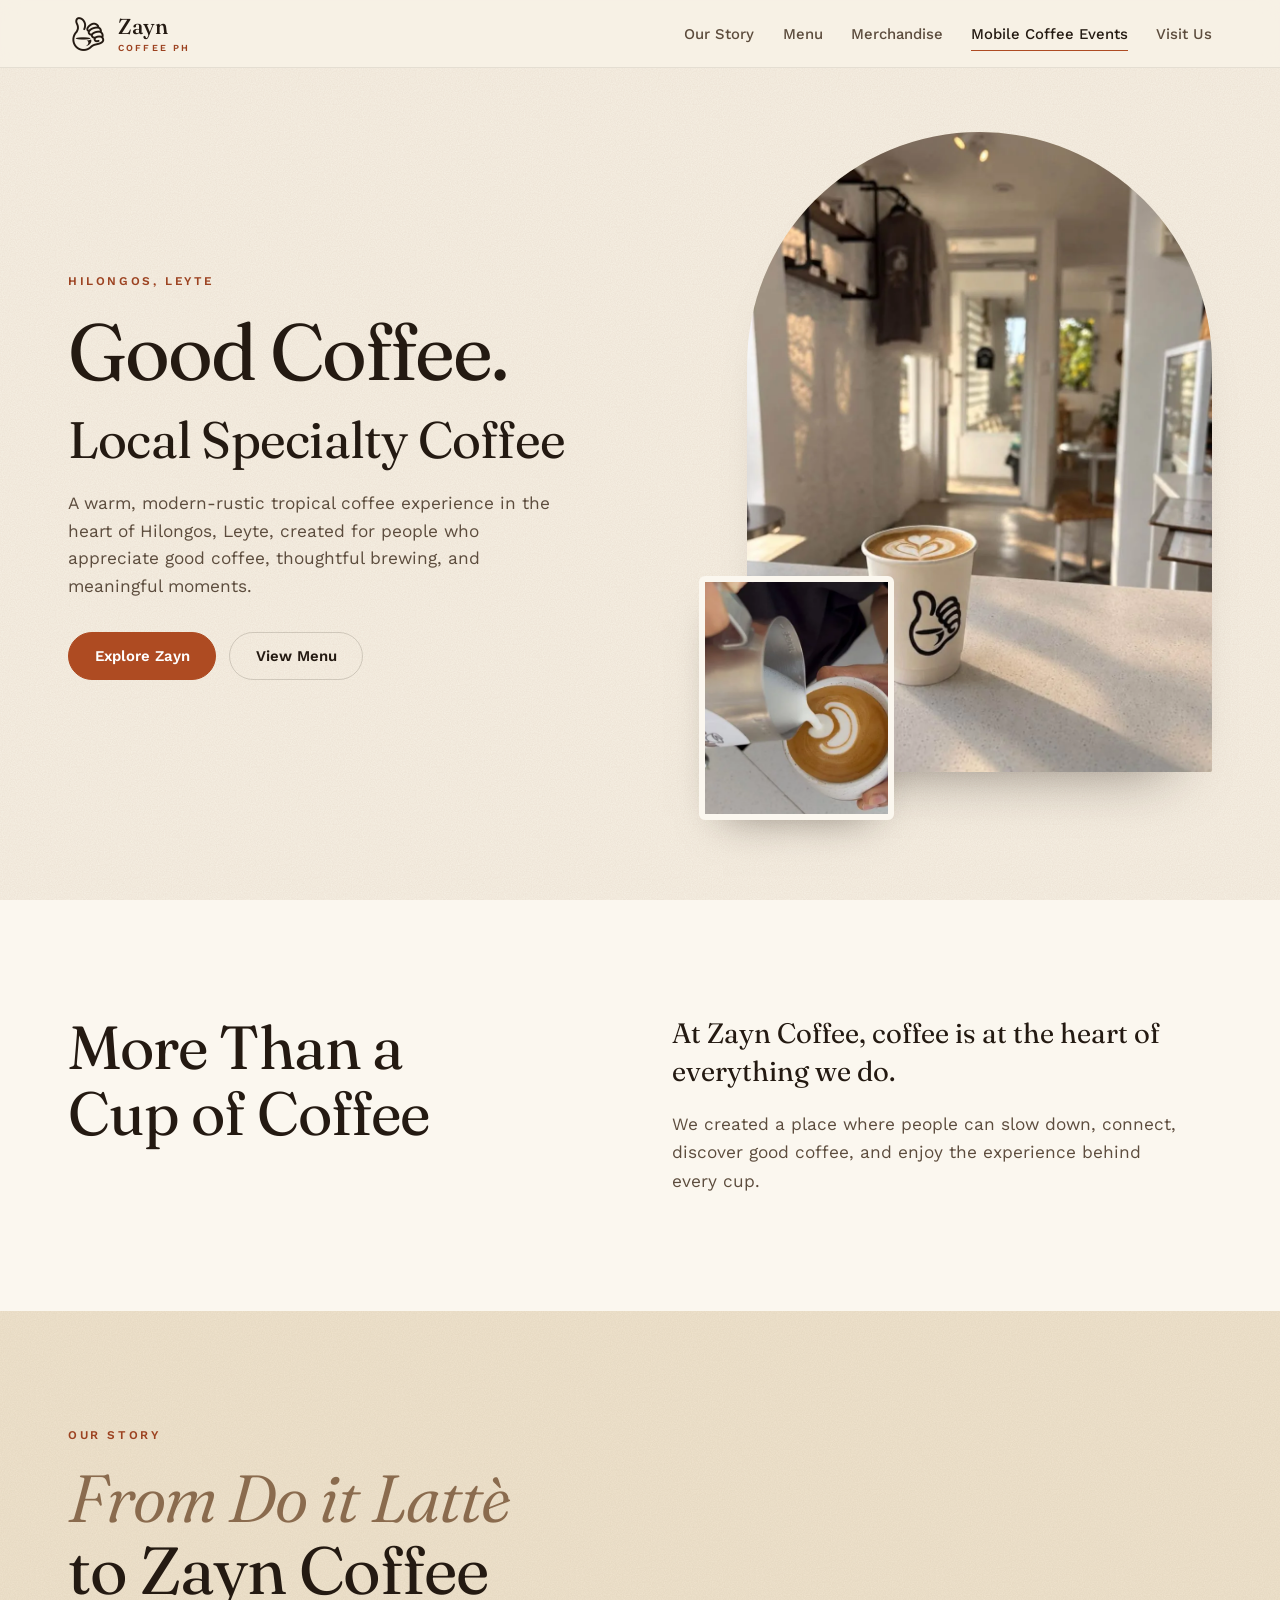
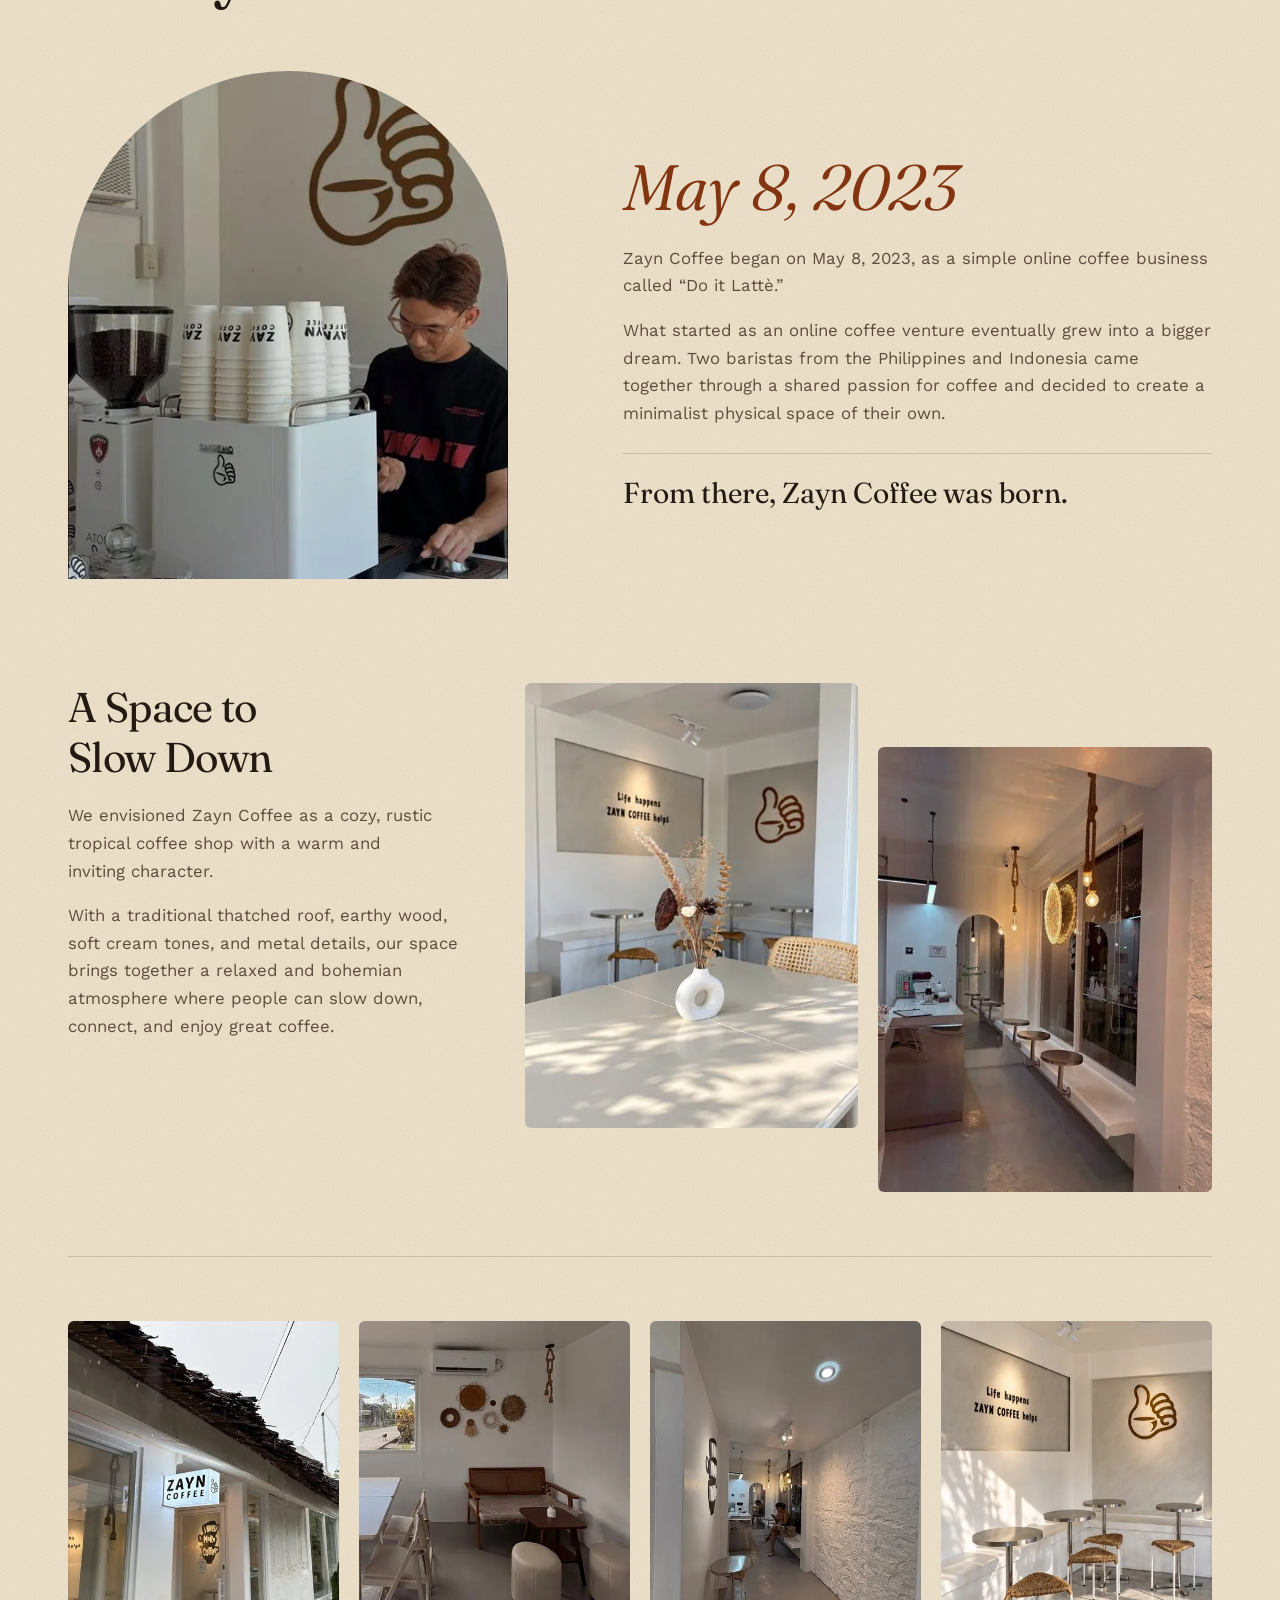
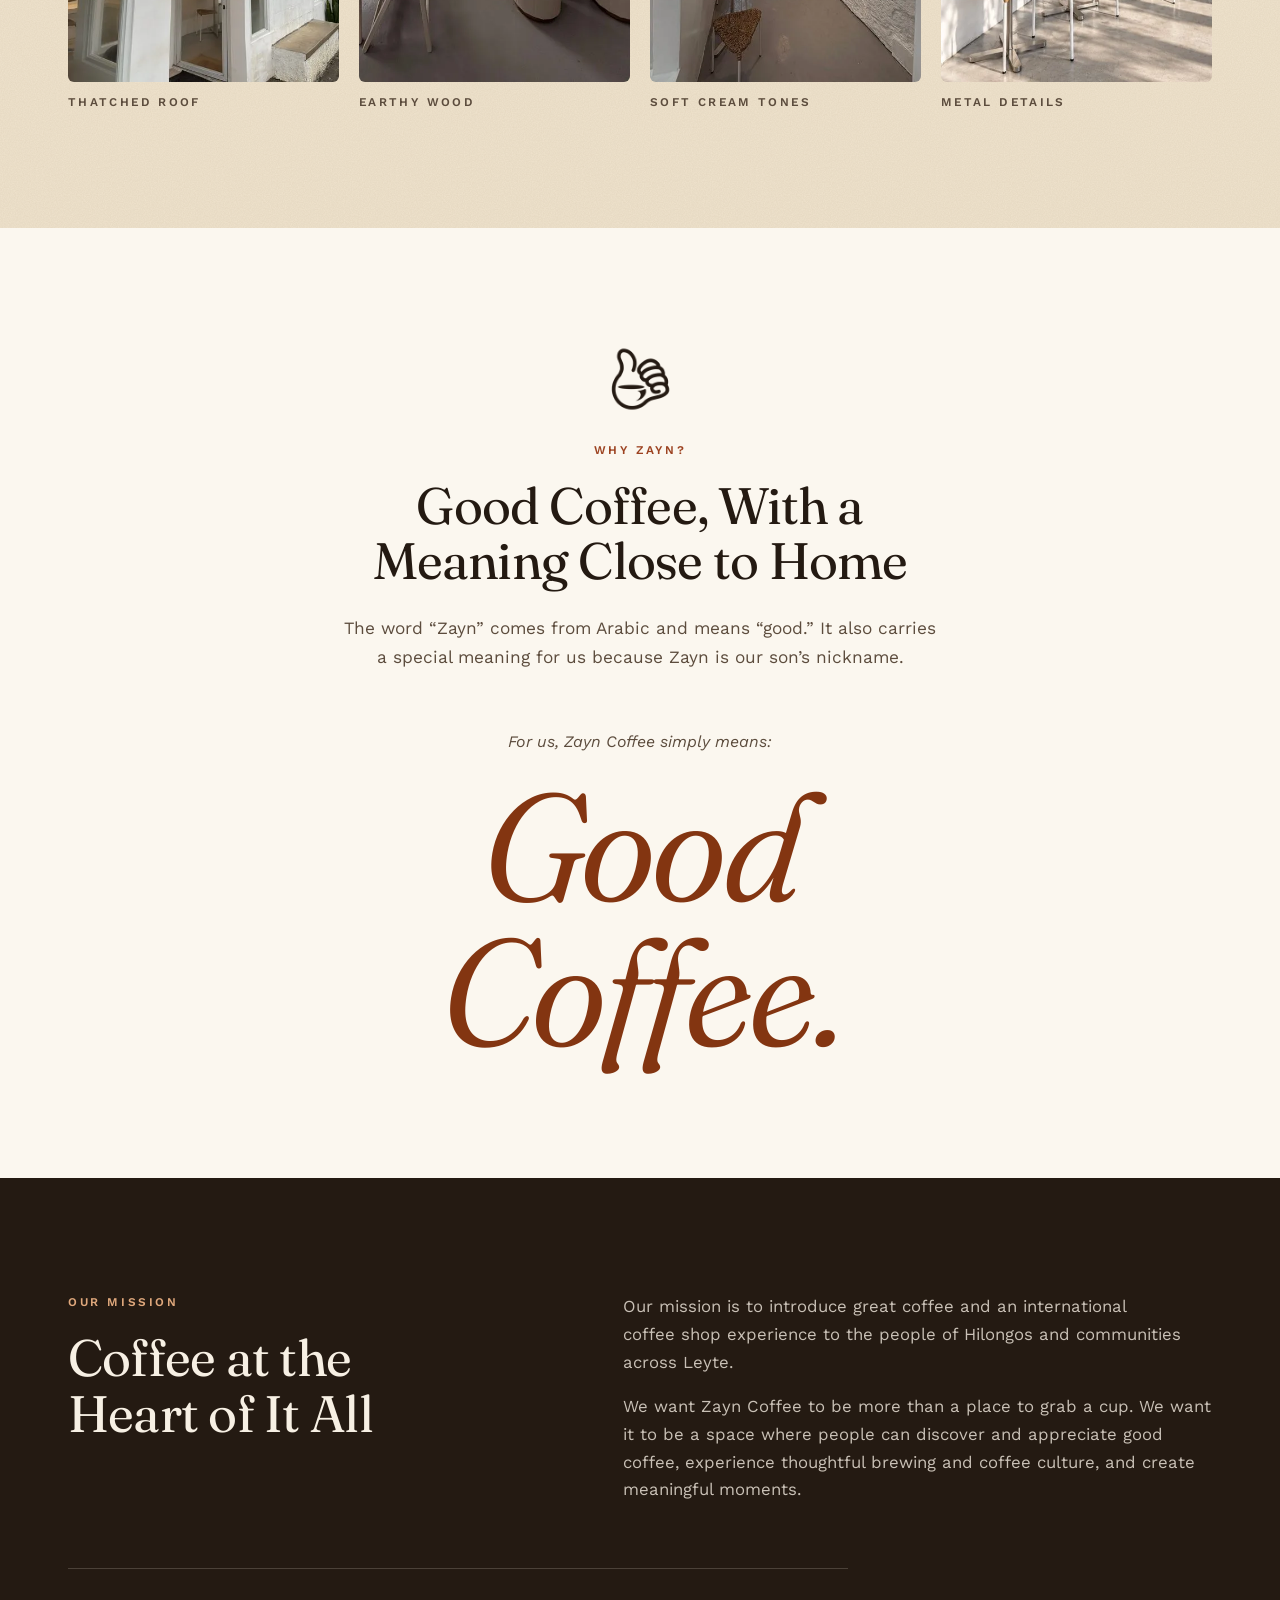
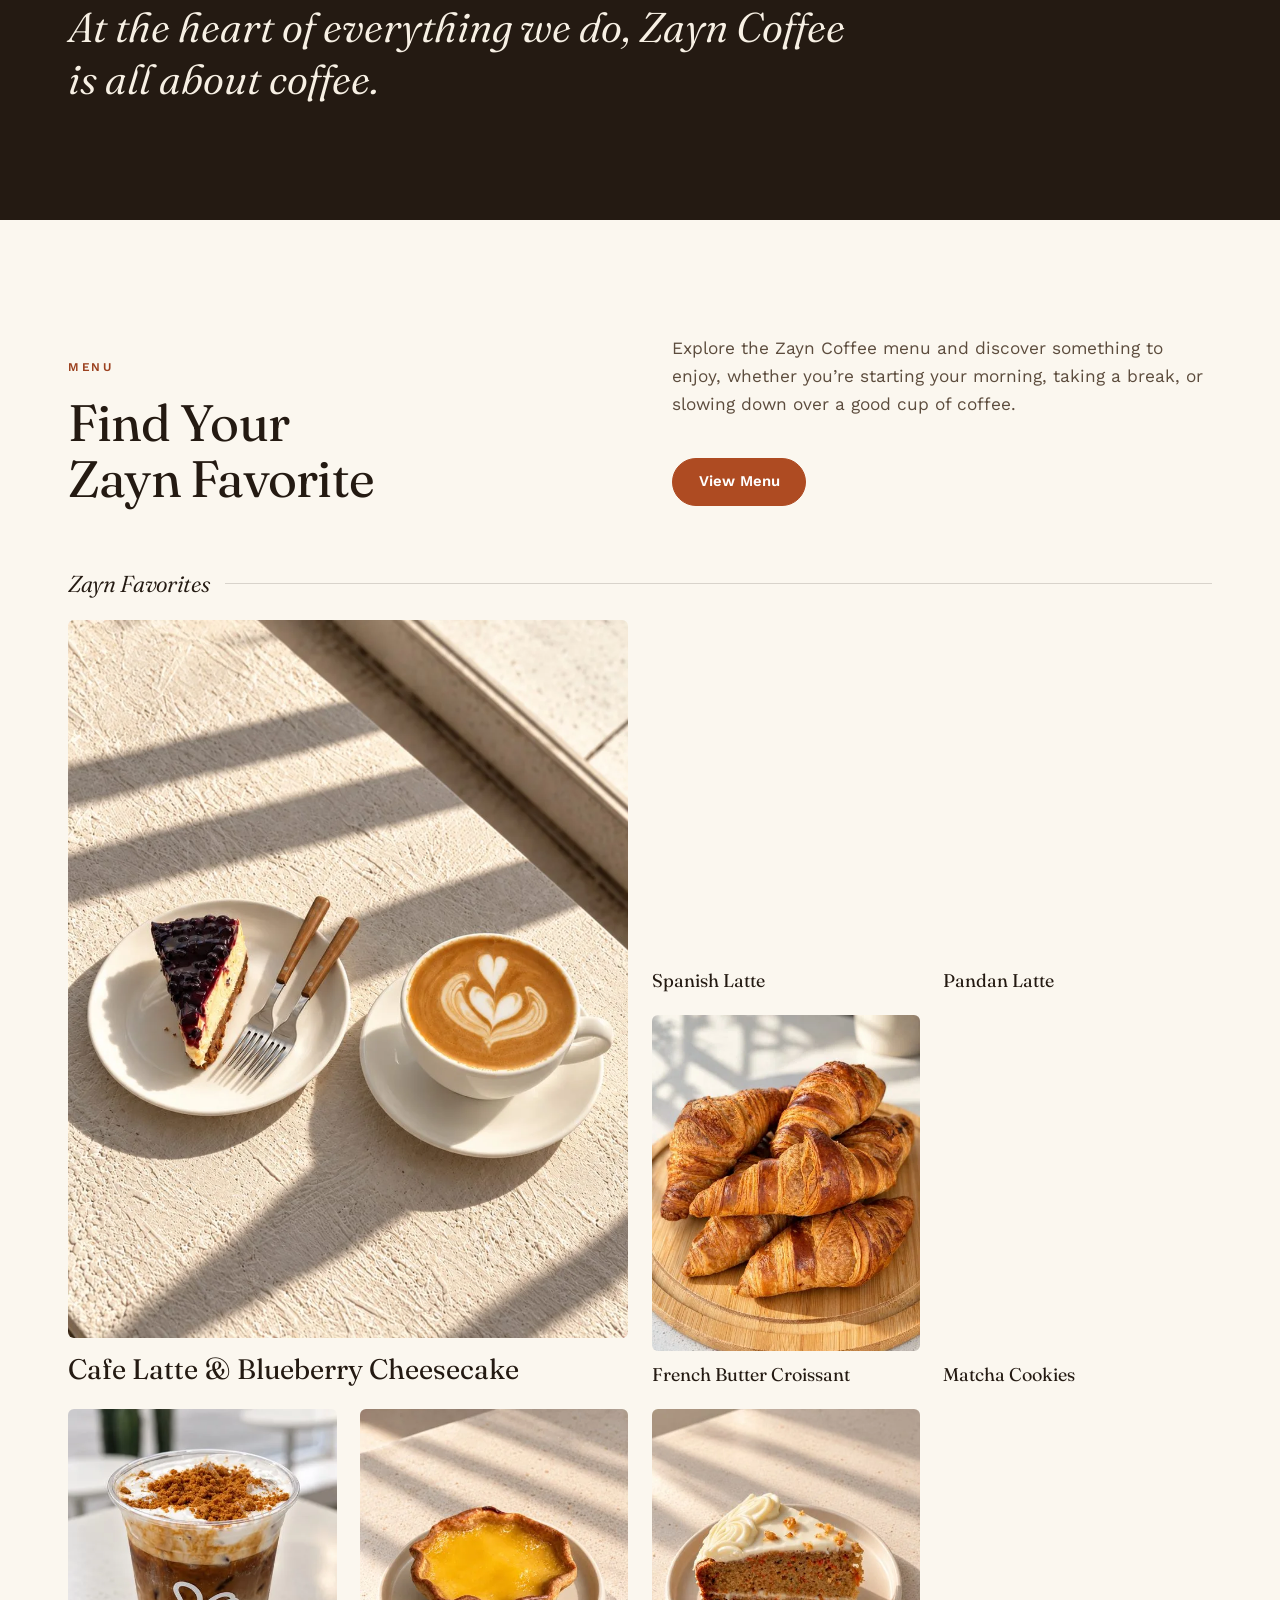
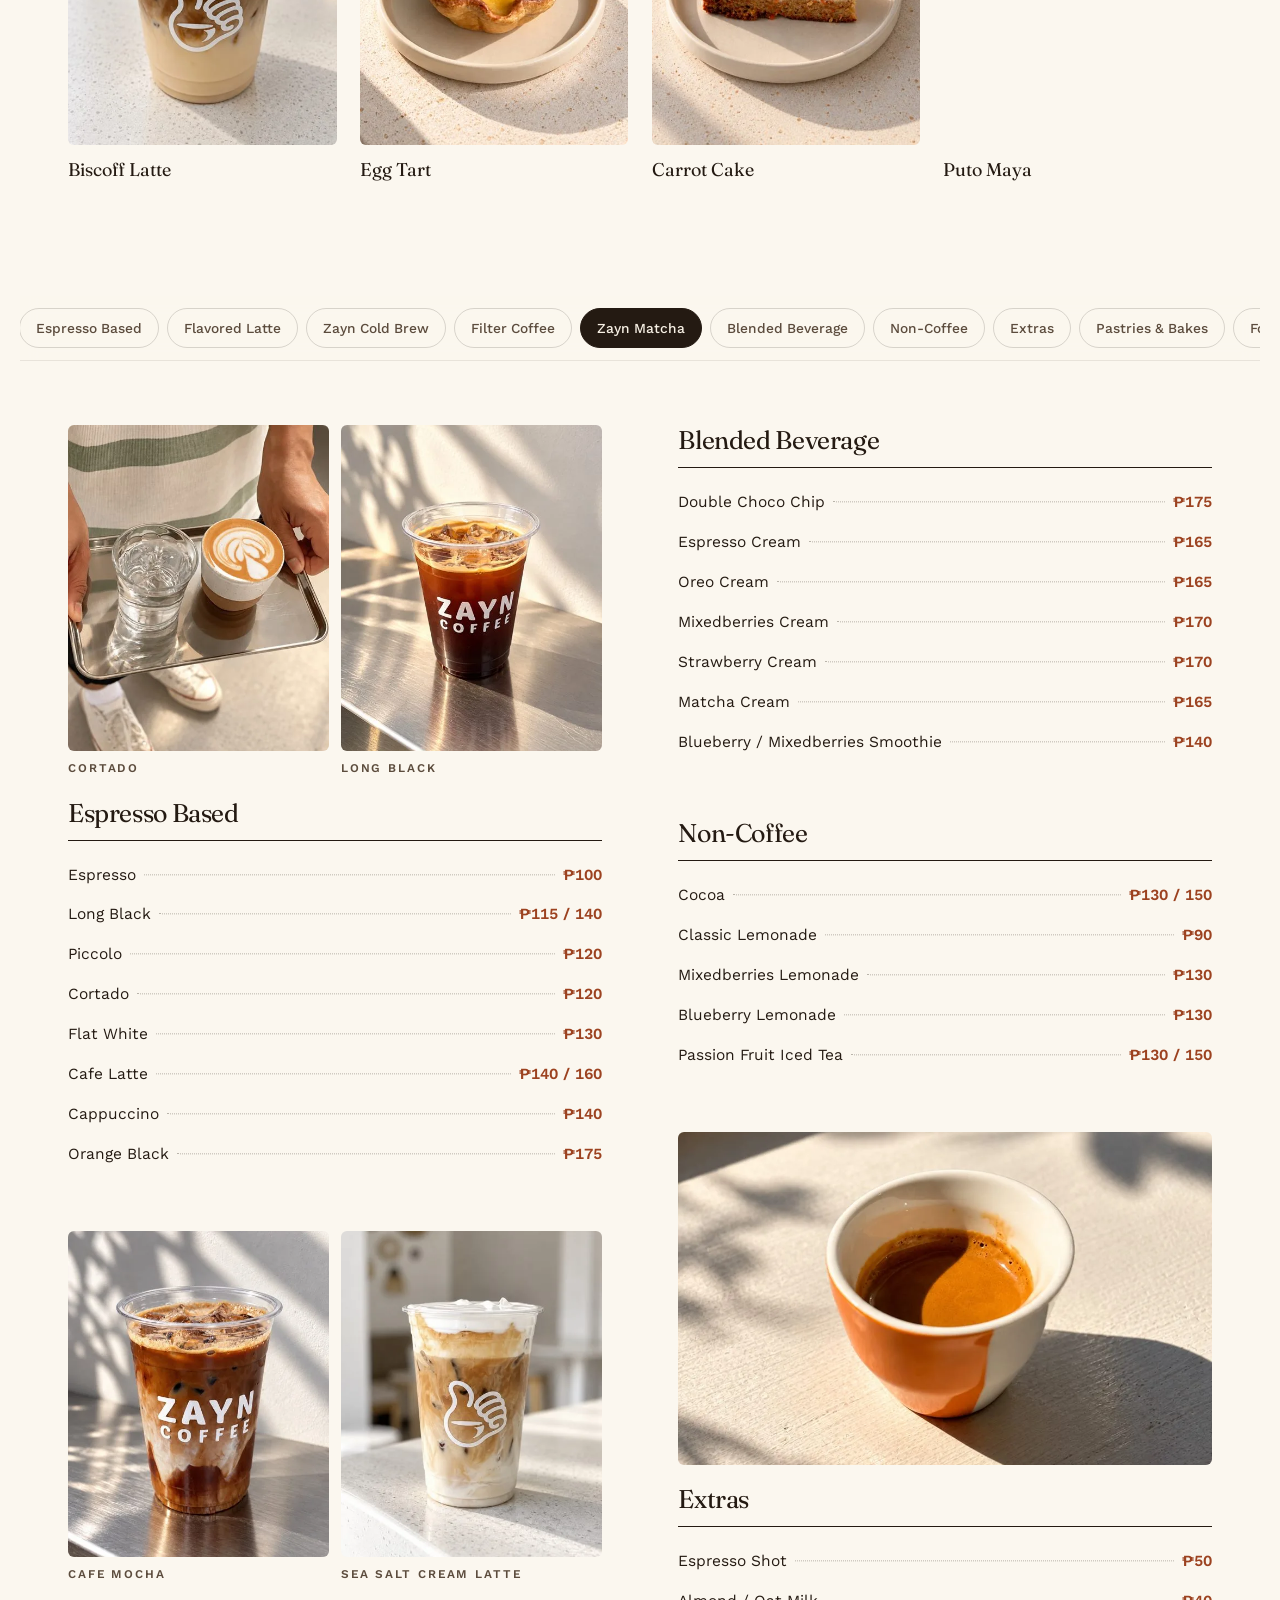
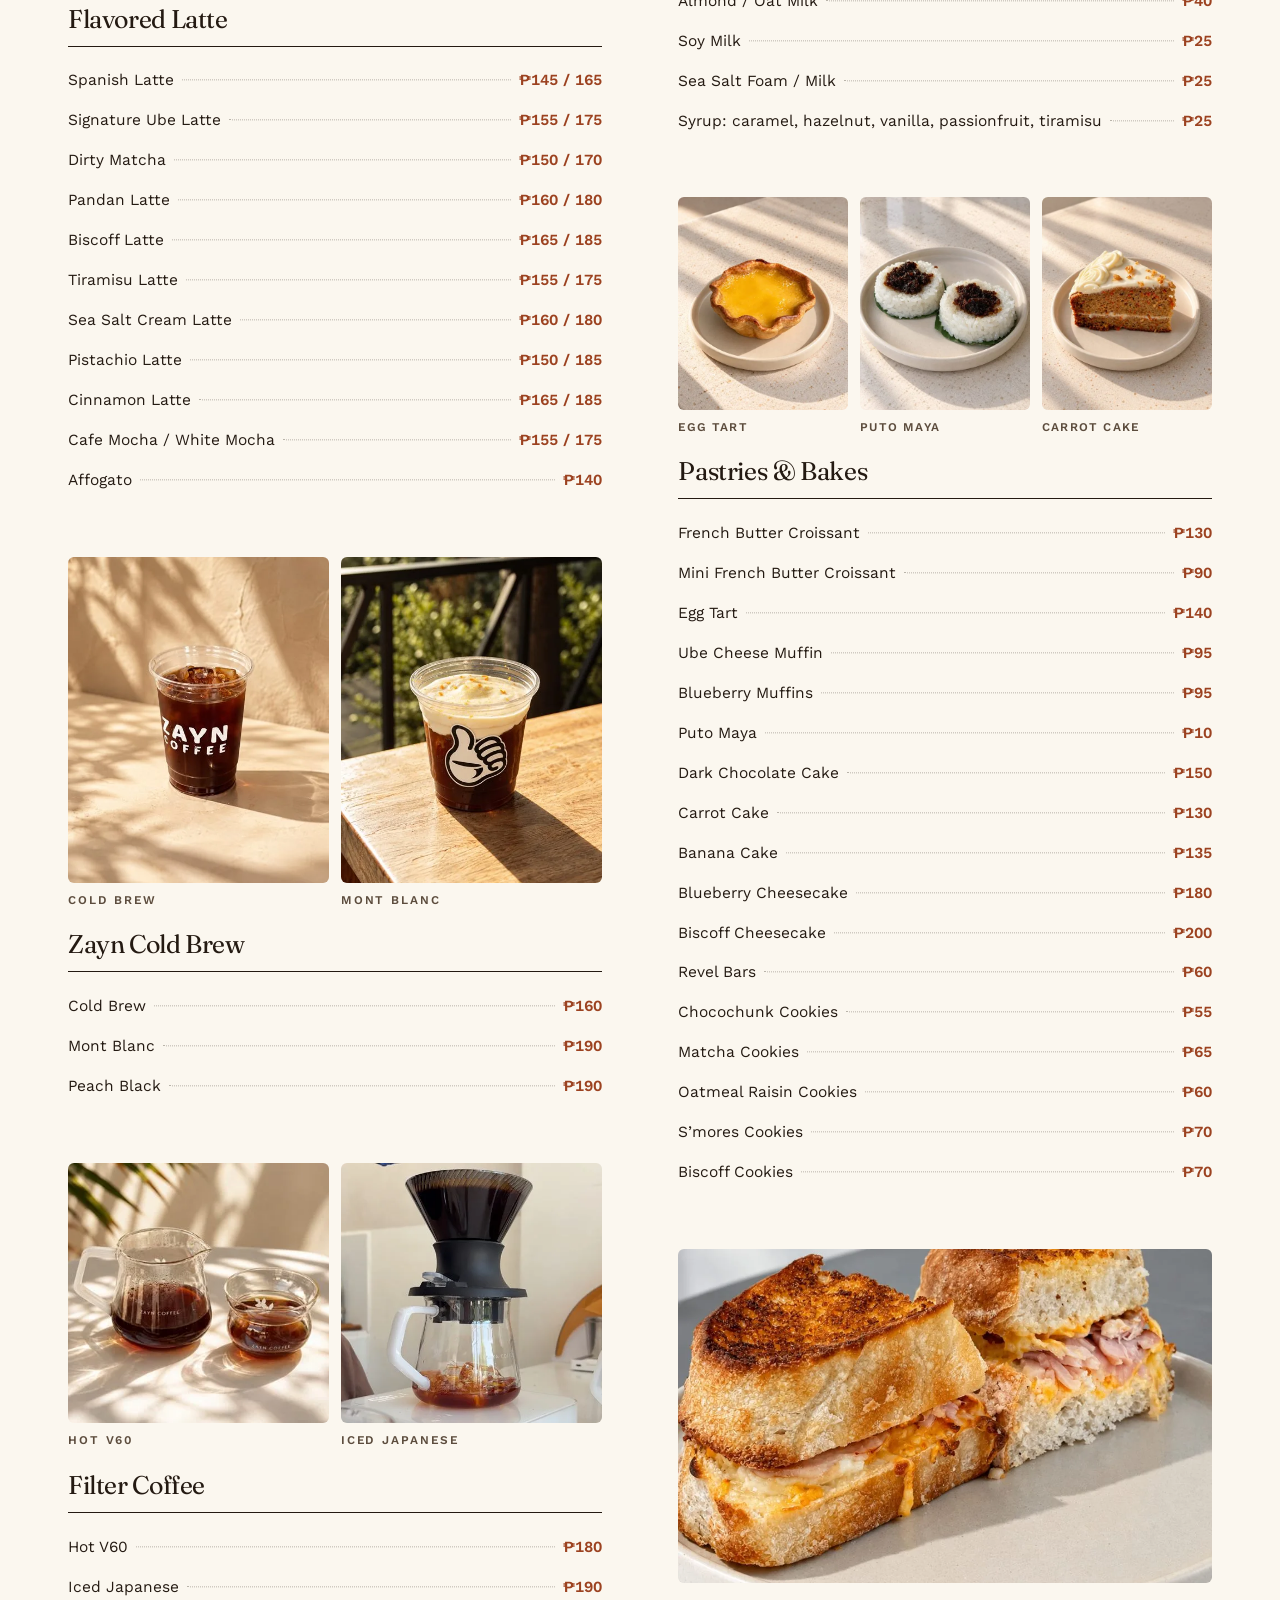
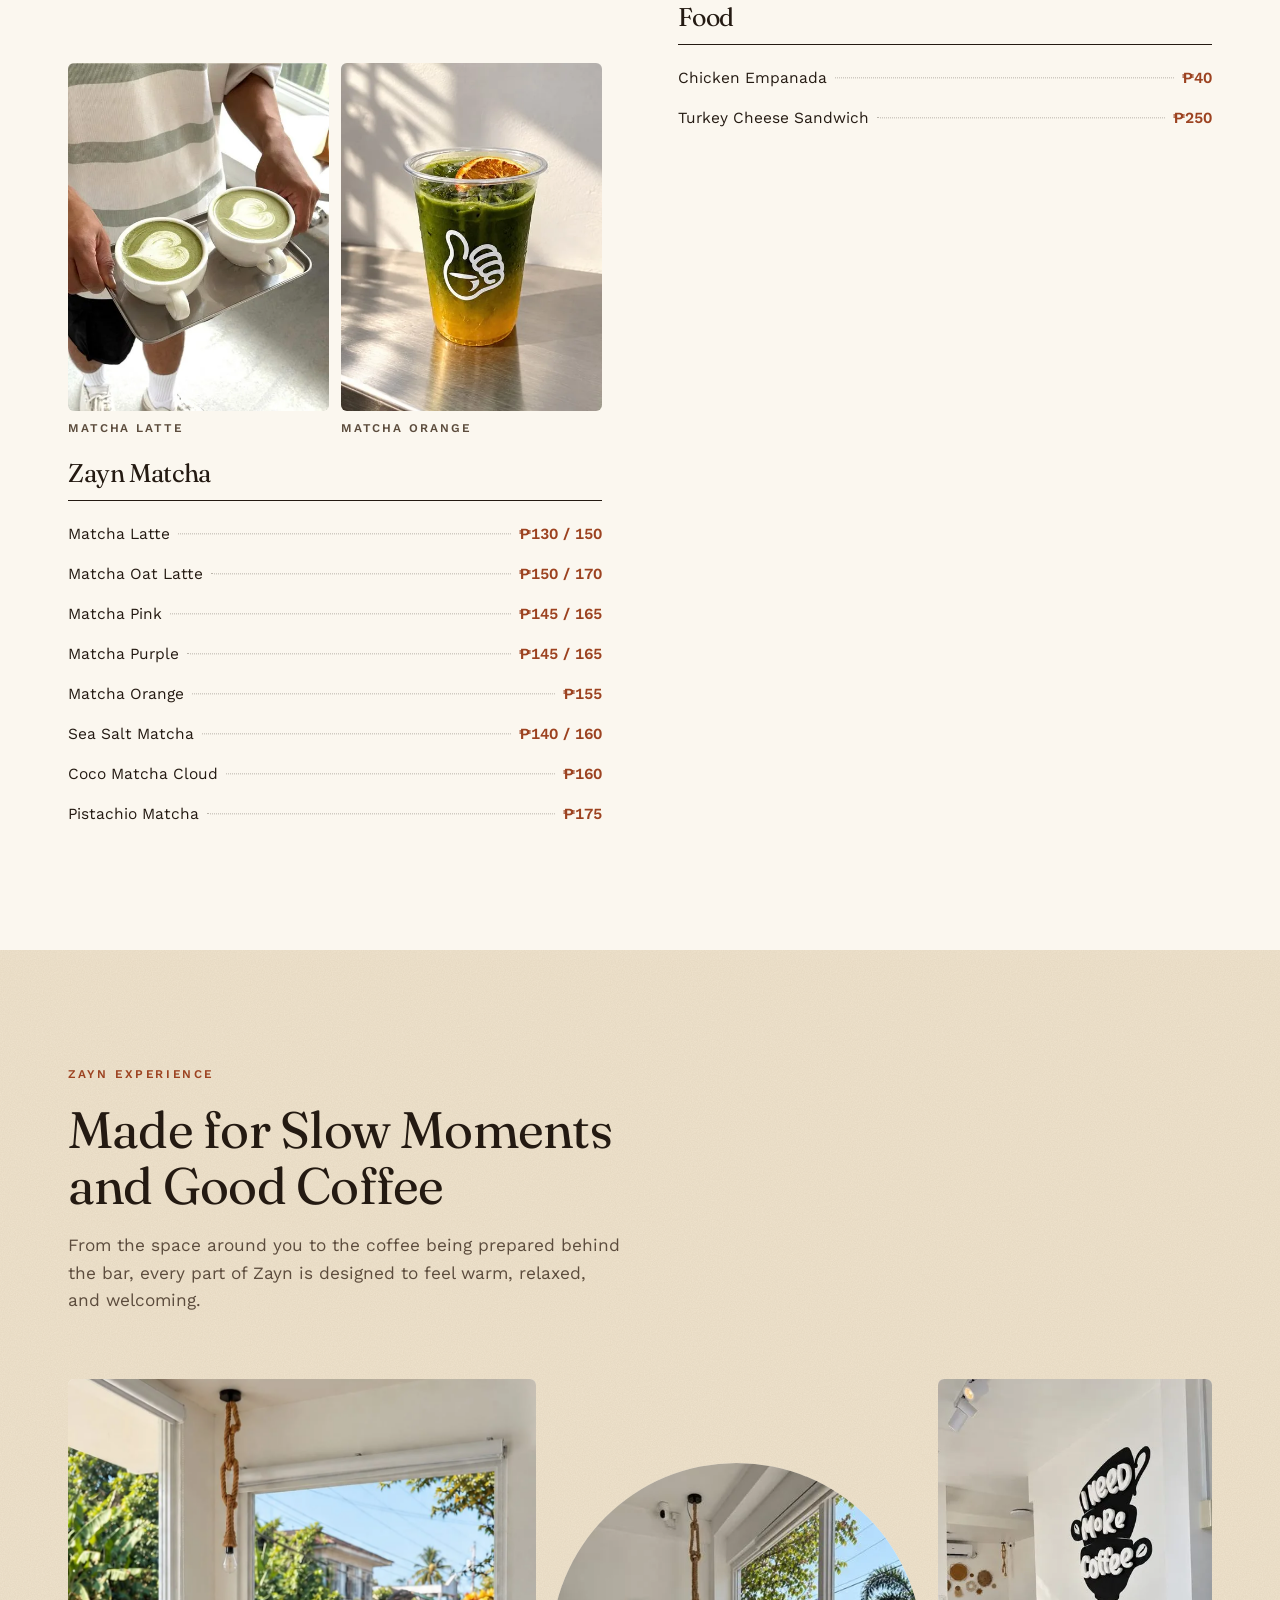
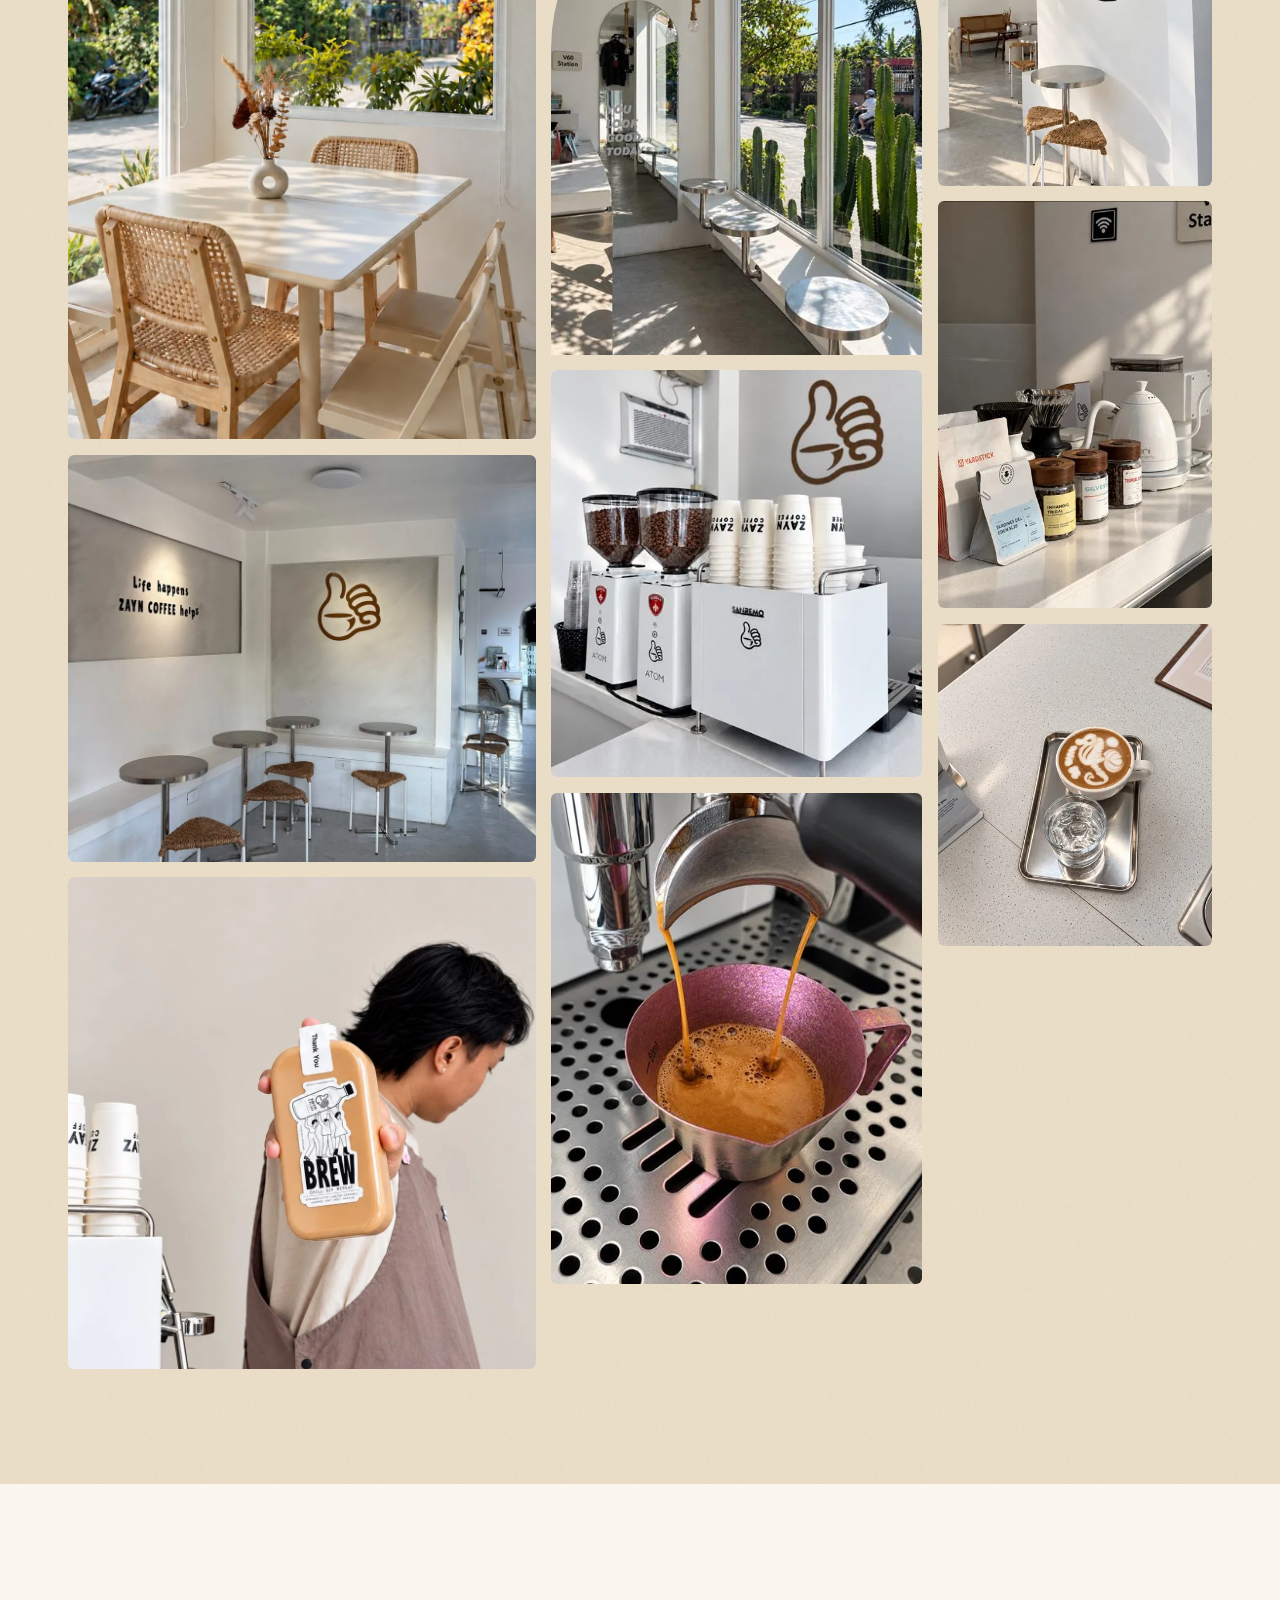
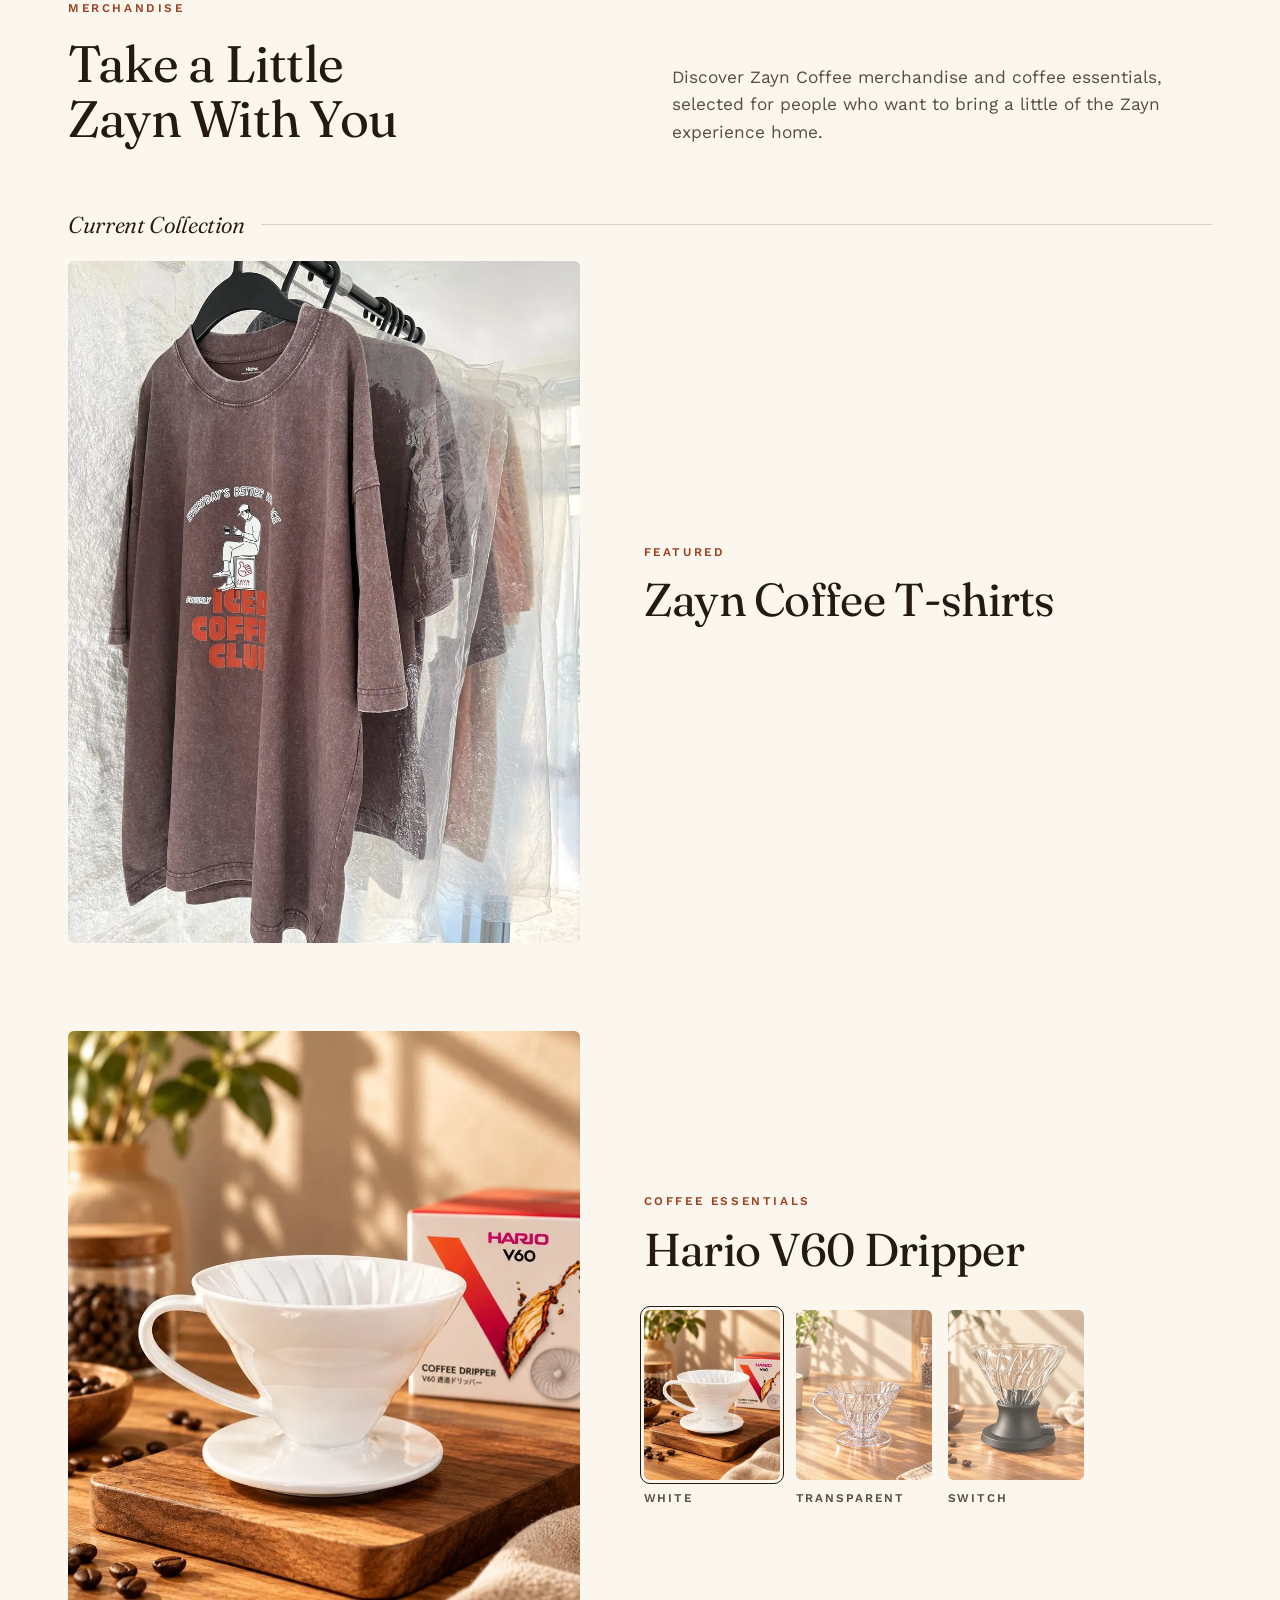
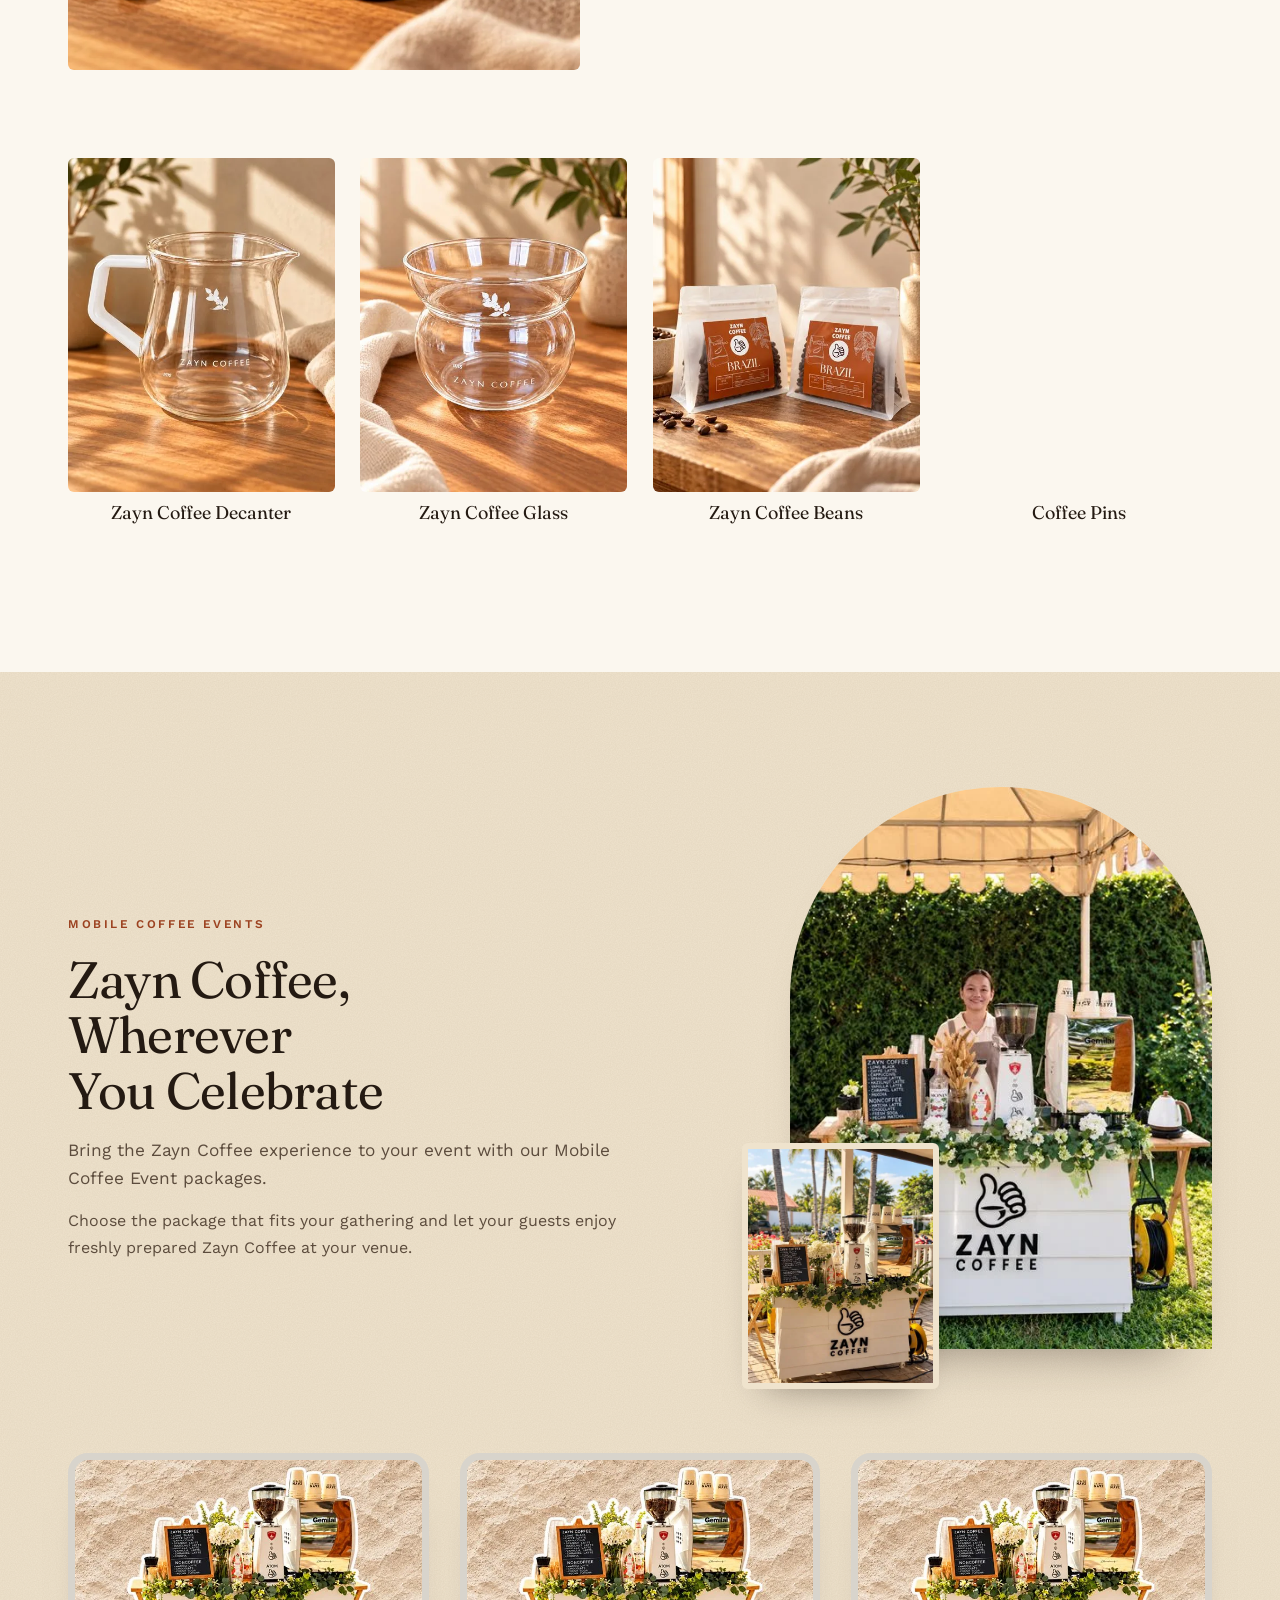
==== commit aa59196d: "Add Zayn Coffee email to contact, footer and structured data Co-Authored-By: Claude Opus 5.5 <norepl" ====
--- a/index.html
+++ b/index.html
@@ -64,6 +64,7 @@
     "https://lendezstudio.github.io/Zayn-Coffee-PH/assets/img/visit/storefront-sunny-780.webp"
   ],
   "telephone": "+63 915 807 0601",
+  "email": "zayncoffeeph@gmail.com",
   "address": {
     "@type": "PostalAddress",
     "streetAddress": "R.V. Villaflores St., Eastern Barangay",
@@ -789,6 +790,7 @@
           <div class="visit-block">
             <h3>Contact</h3>
             <p><a class="phone-link" href="tel:+639158070601">0915-807-0601</a></p>
+            <p><a class="phone-link" href="mailto:zayncoffeeph@gmail.com">zayncoffeeph@gmail.com</a></p>
           </div>
         </div>
 
@@ -872,6 +874,7 @@
       <h2 class="footer-h">Visit</h2>
       <address>R.V. Villaflores St., Eastern Barangay, Hilongos, Leyte</address>
       <p><a href="tel:+639158070601">0915-807-0601</a></p>
+      <p><a href="mailto:zayncoffeeph@gmail.com">zayncoffeeph@gmail.com</a></p>
     </div>
     <div class="footer-col">
       <h2 class="footer-h">Hours</h2>
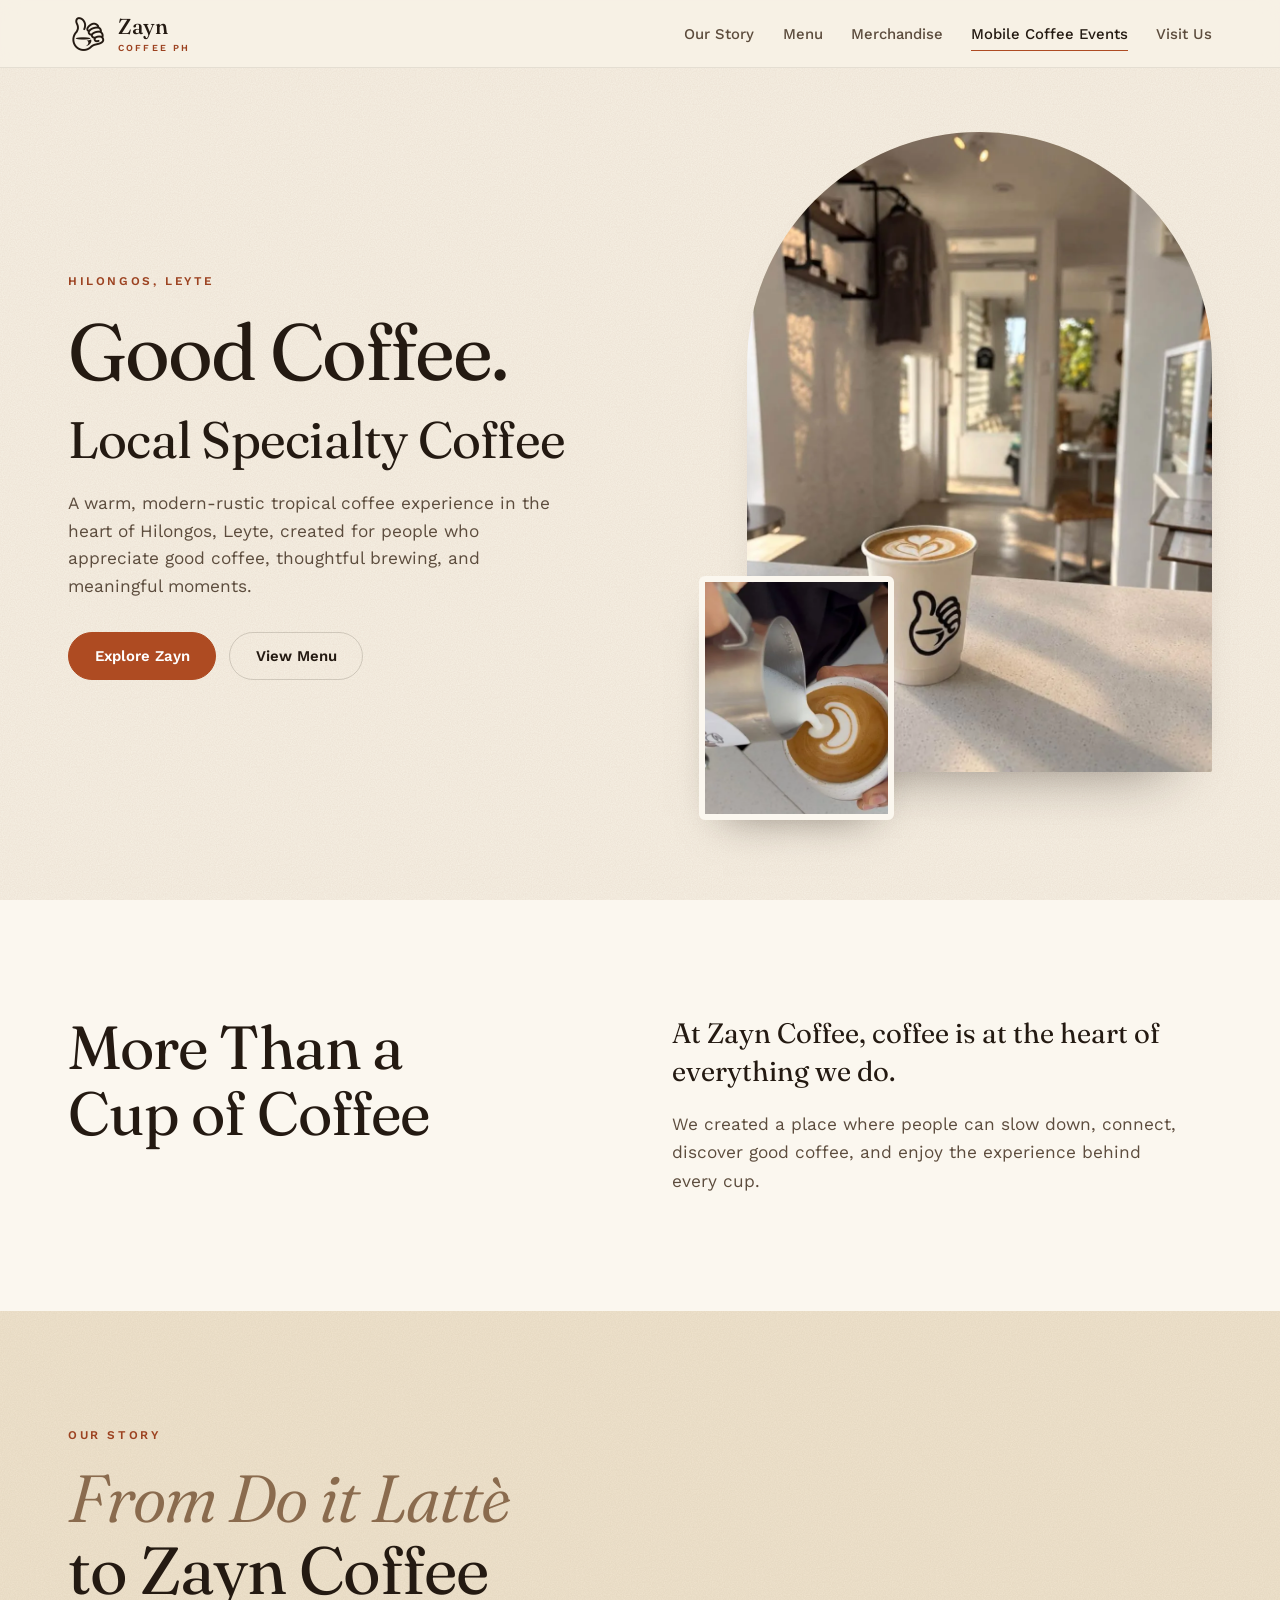
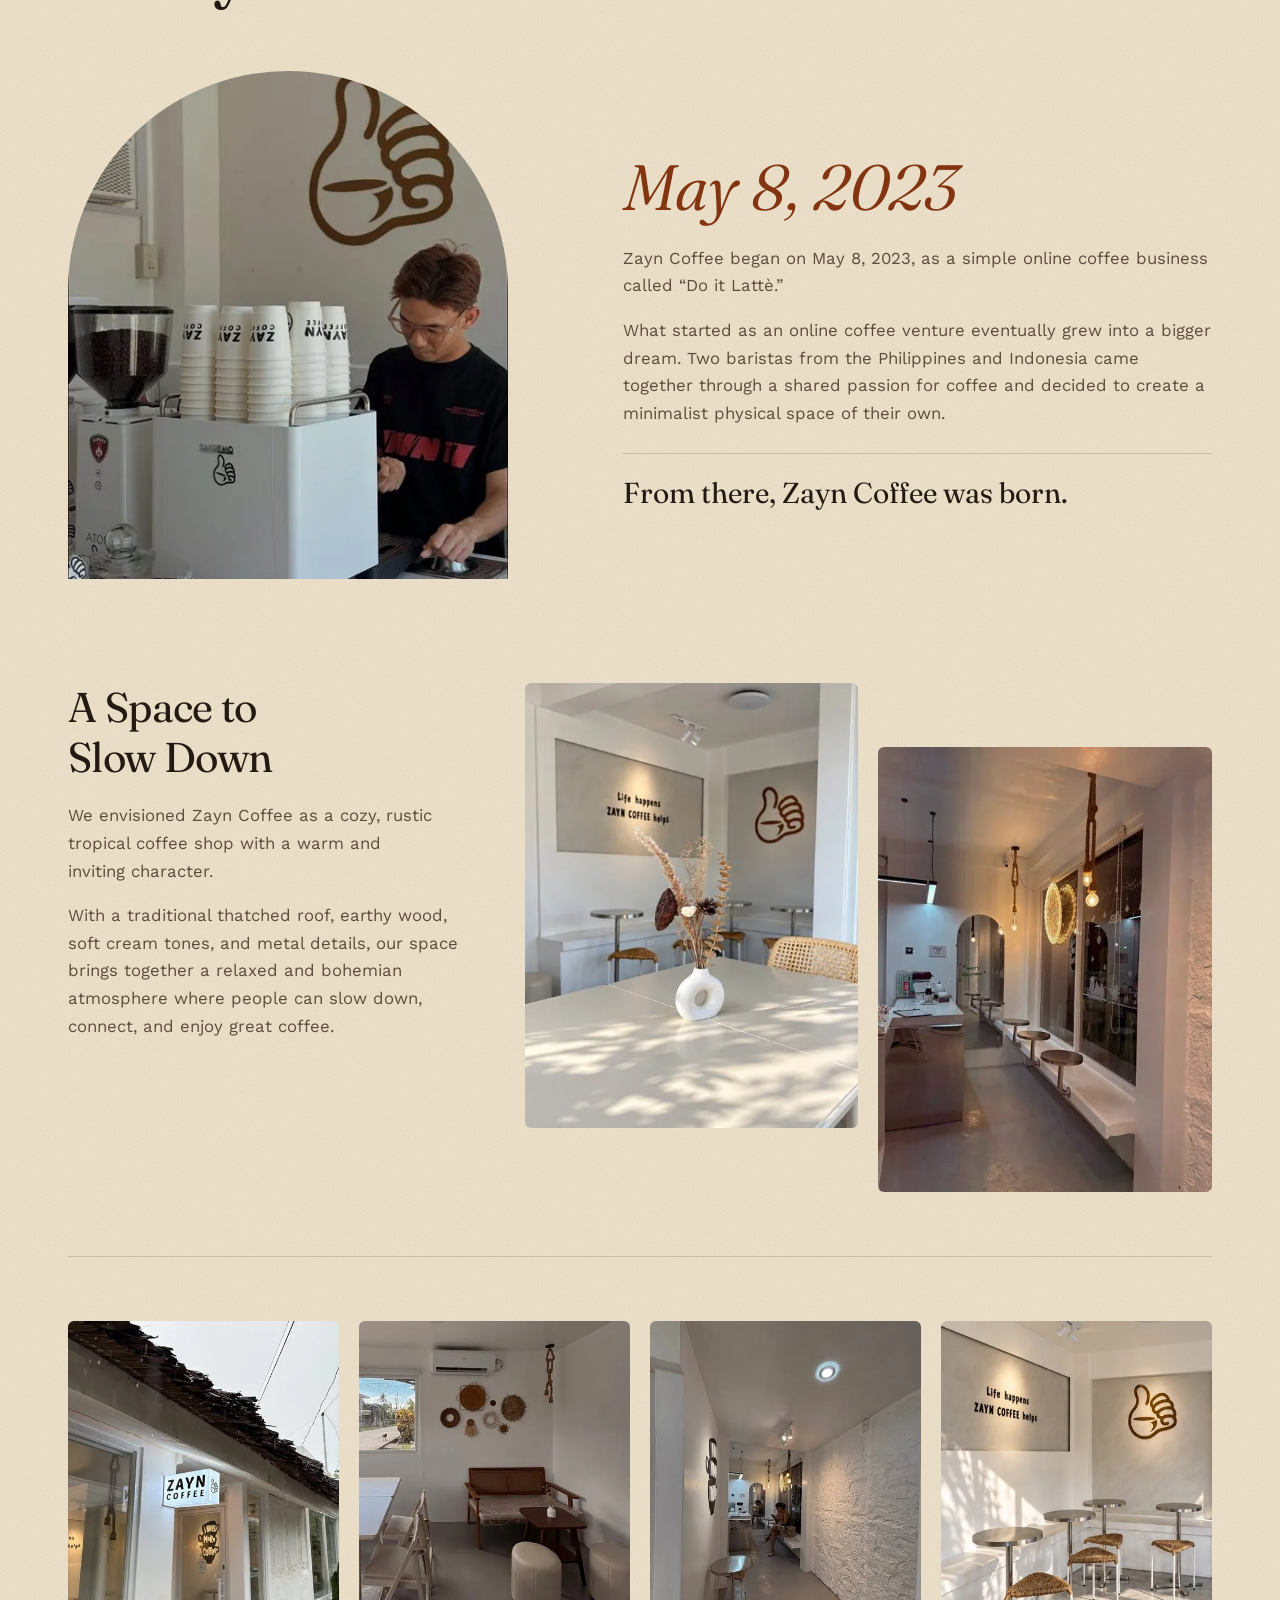
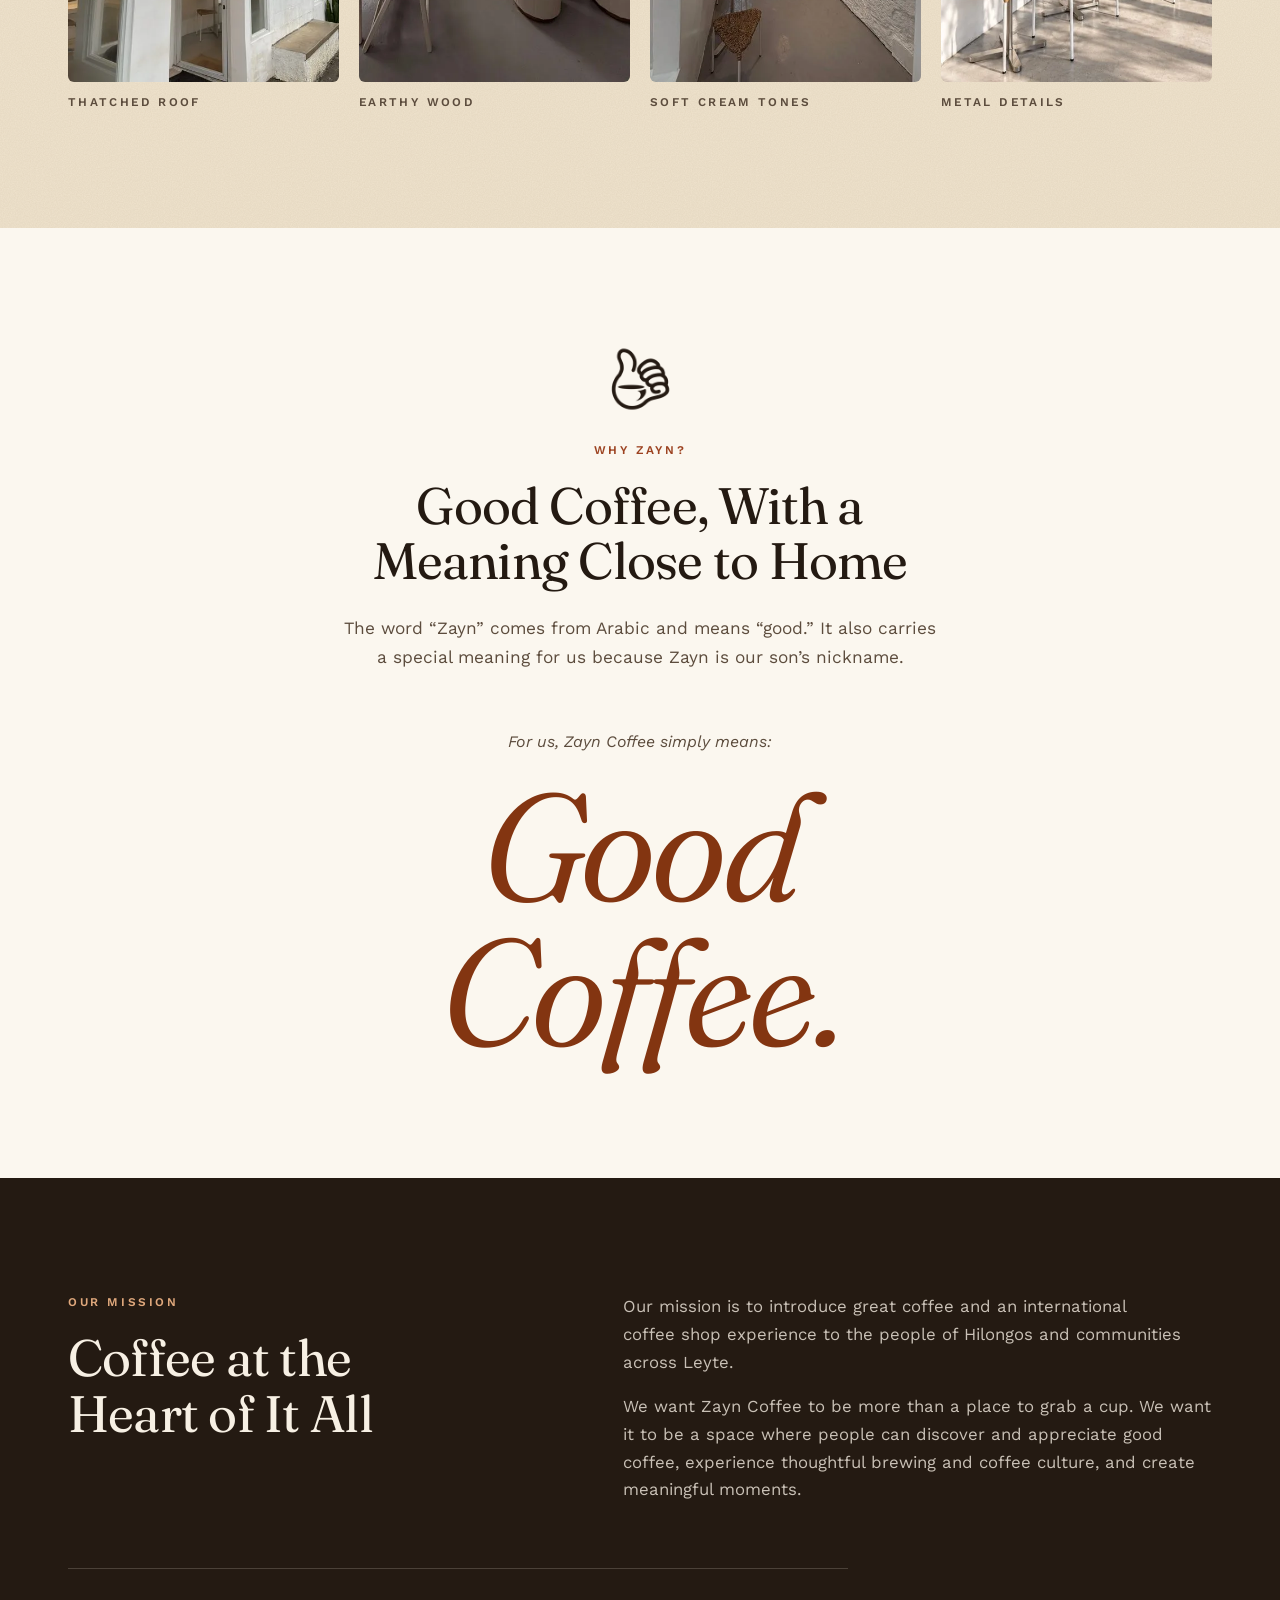
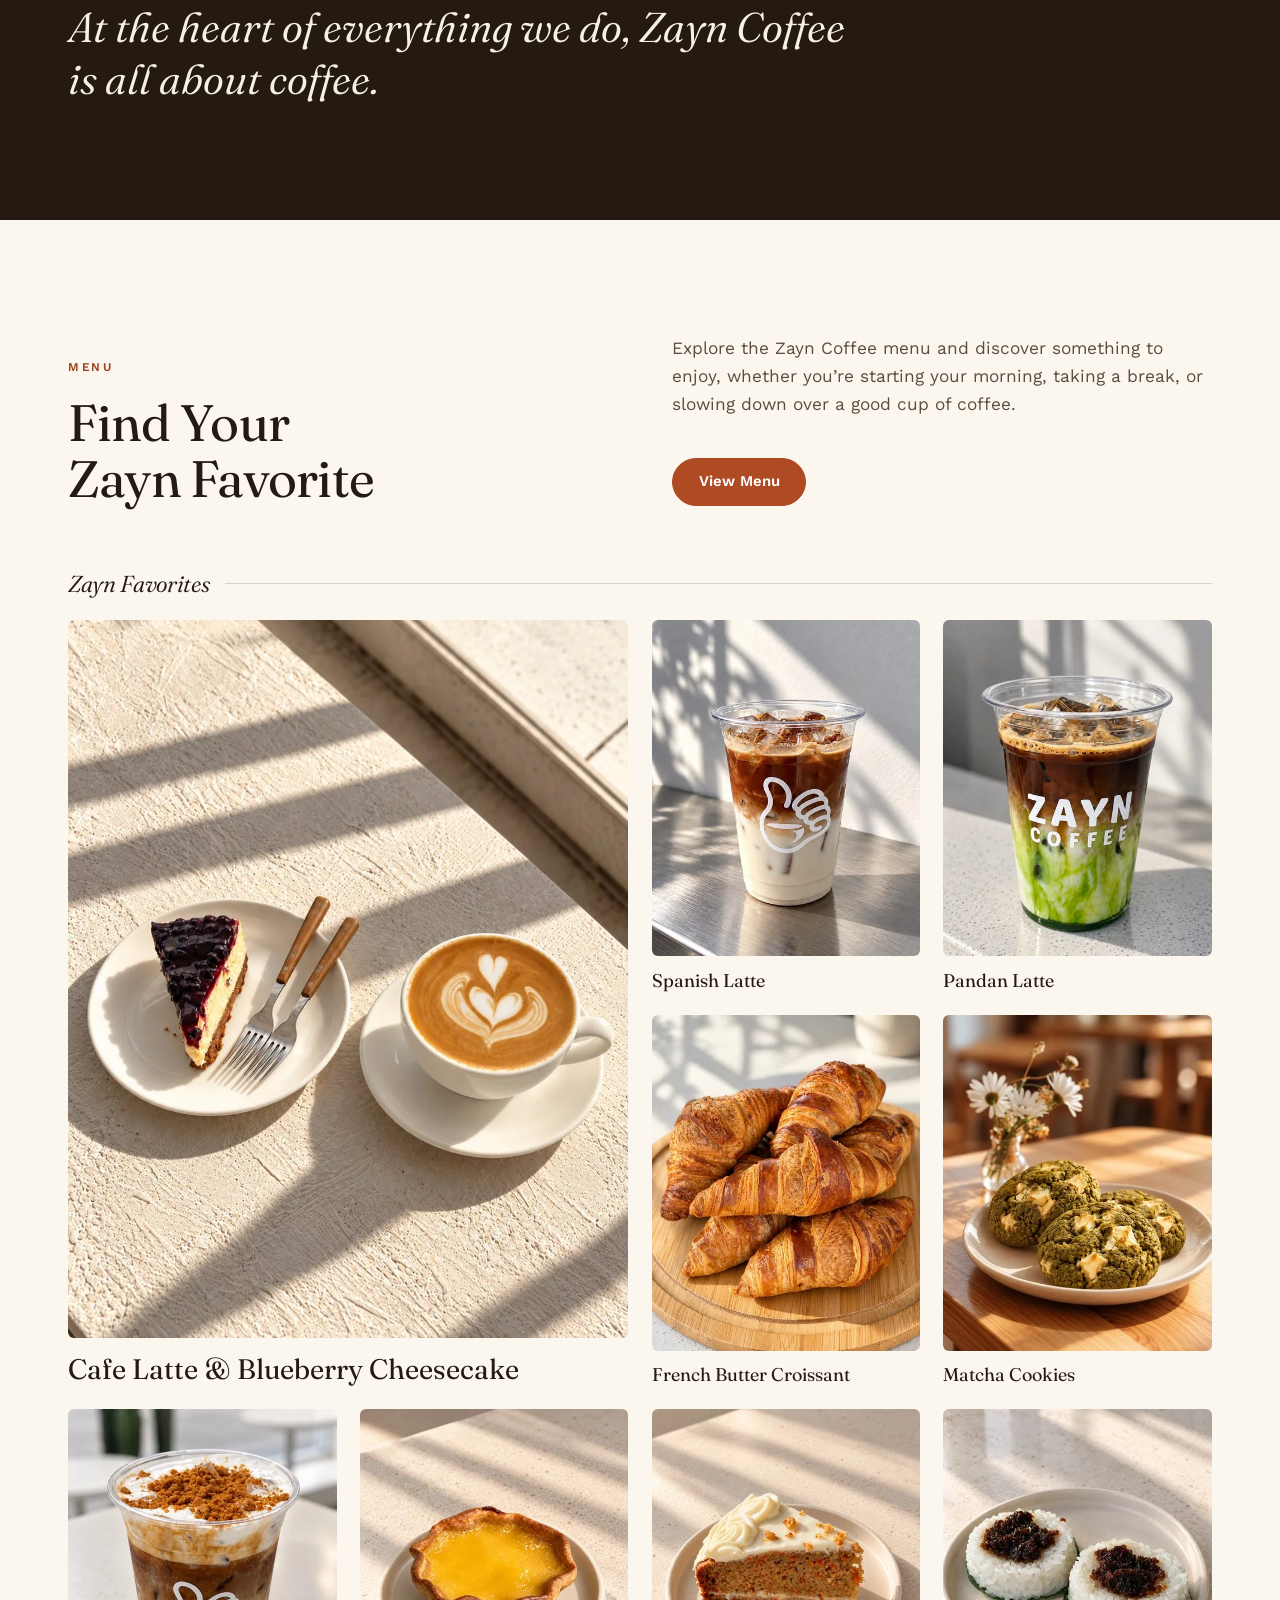
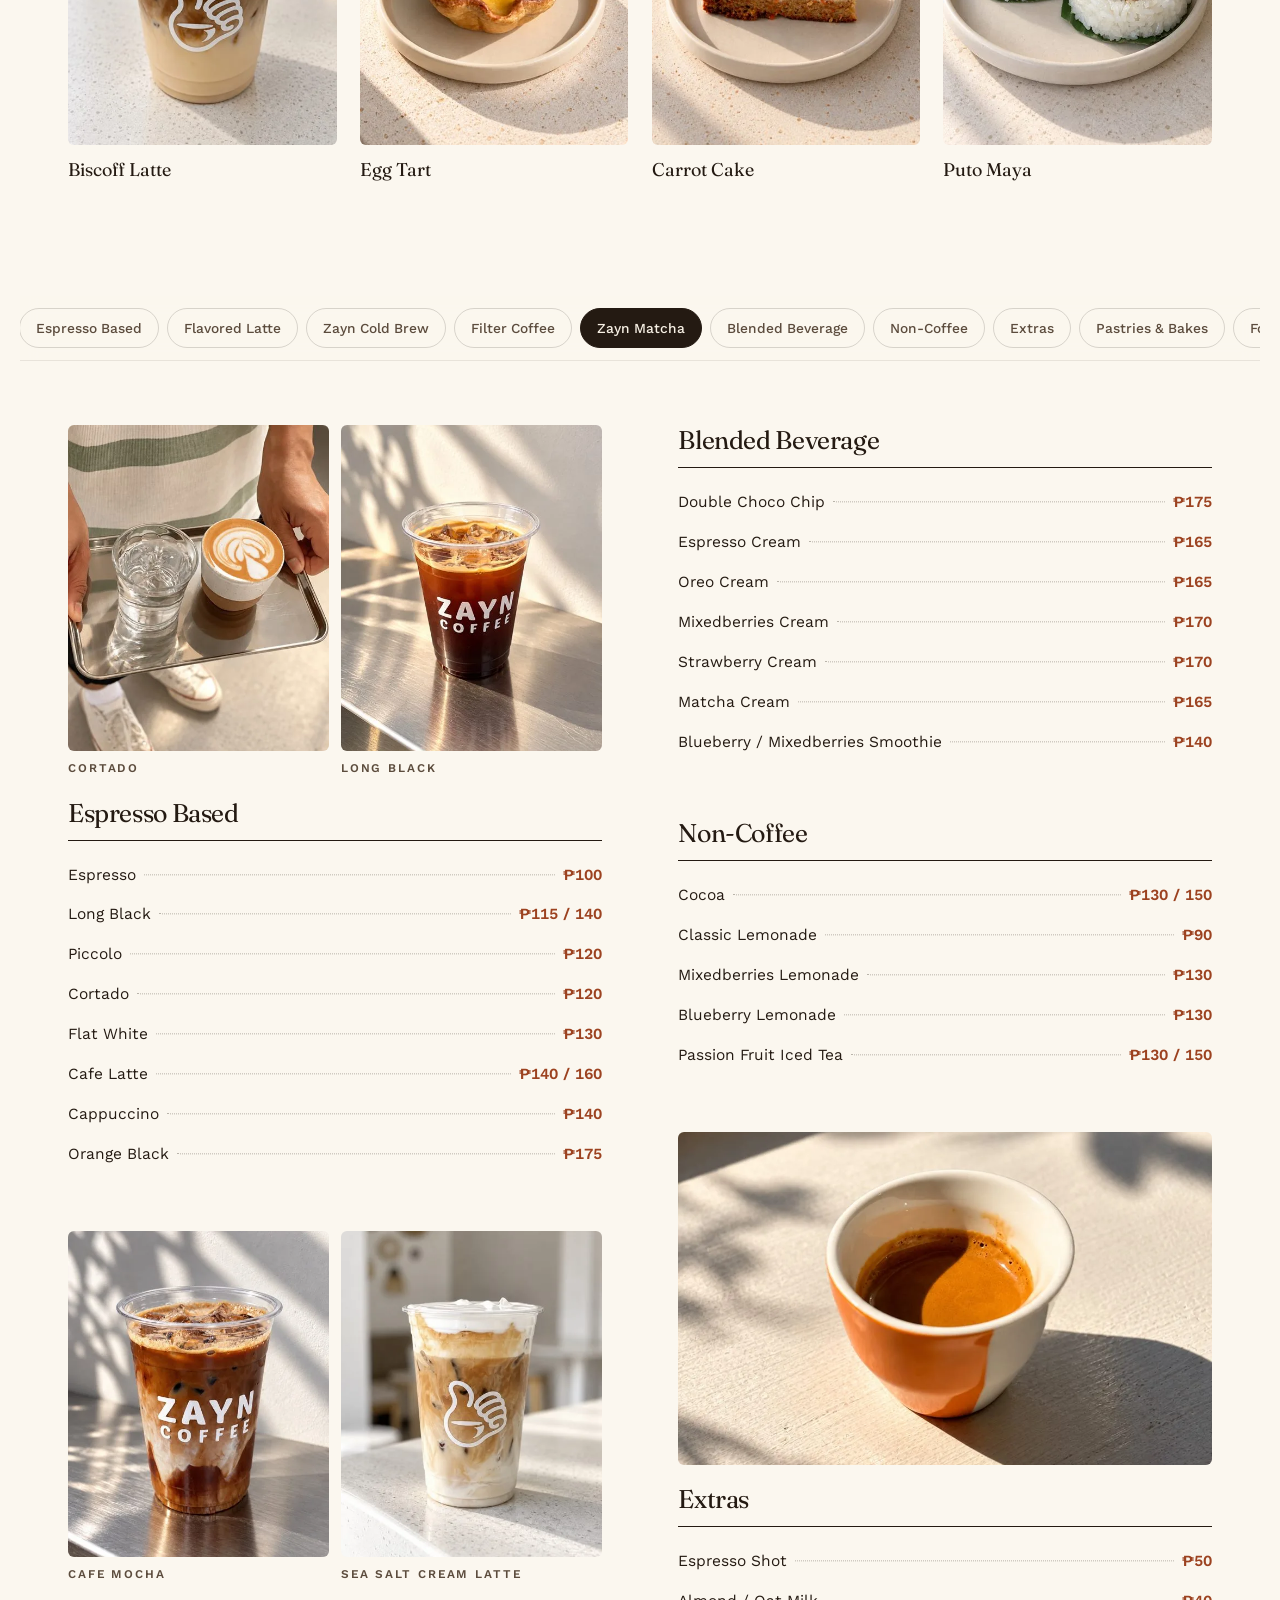
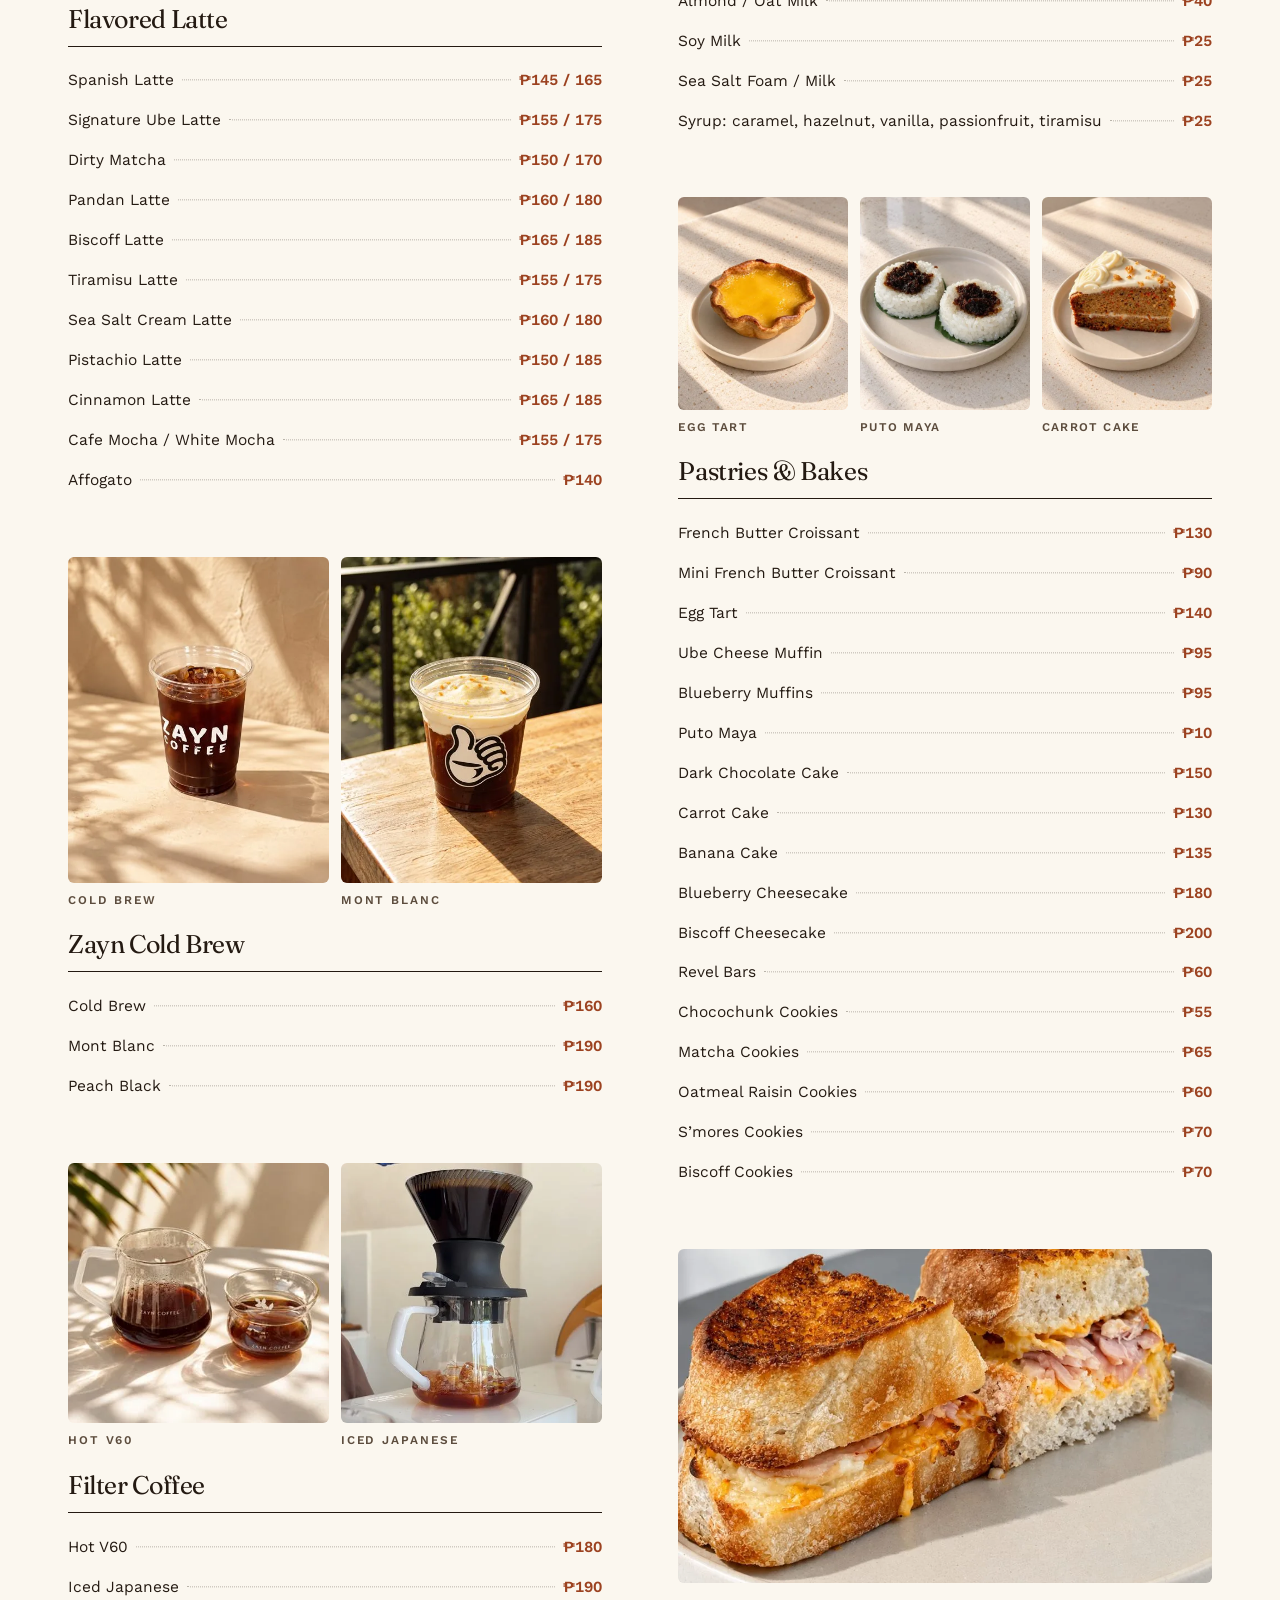
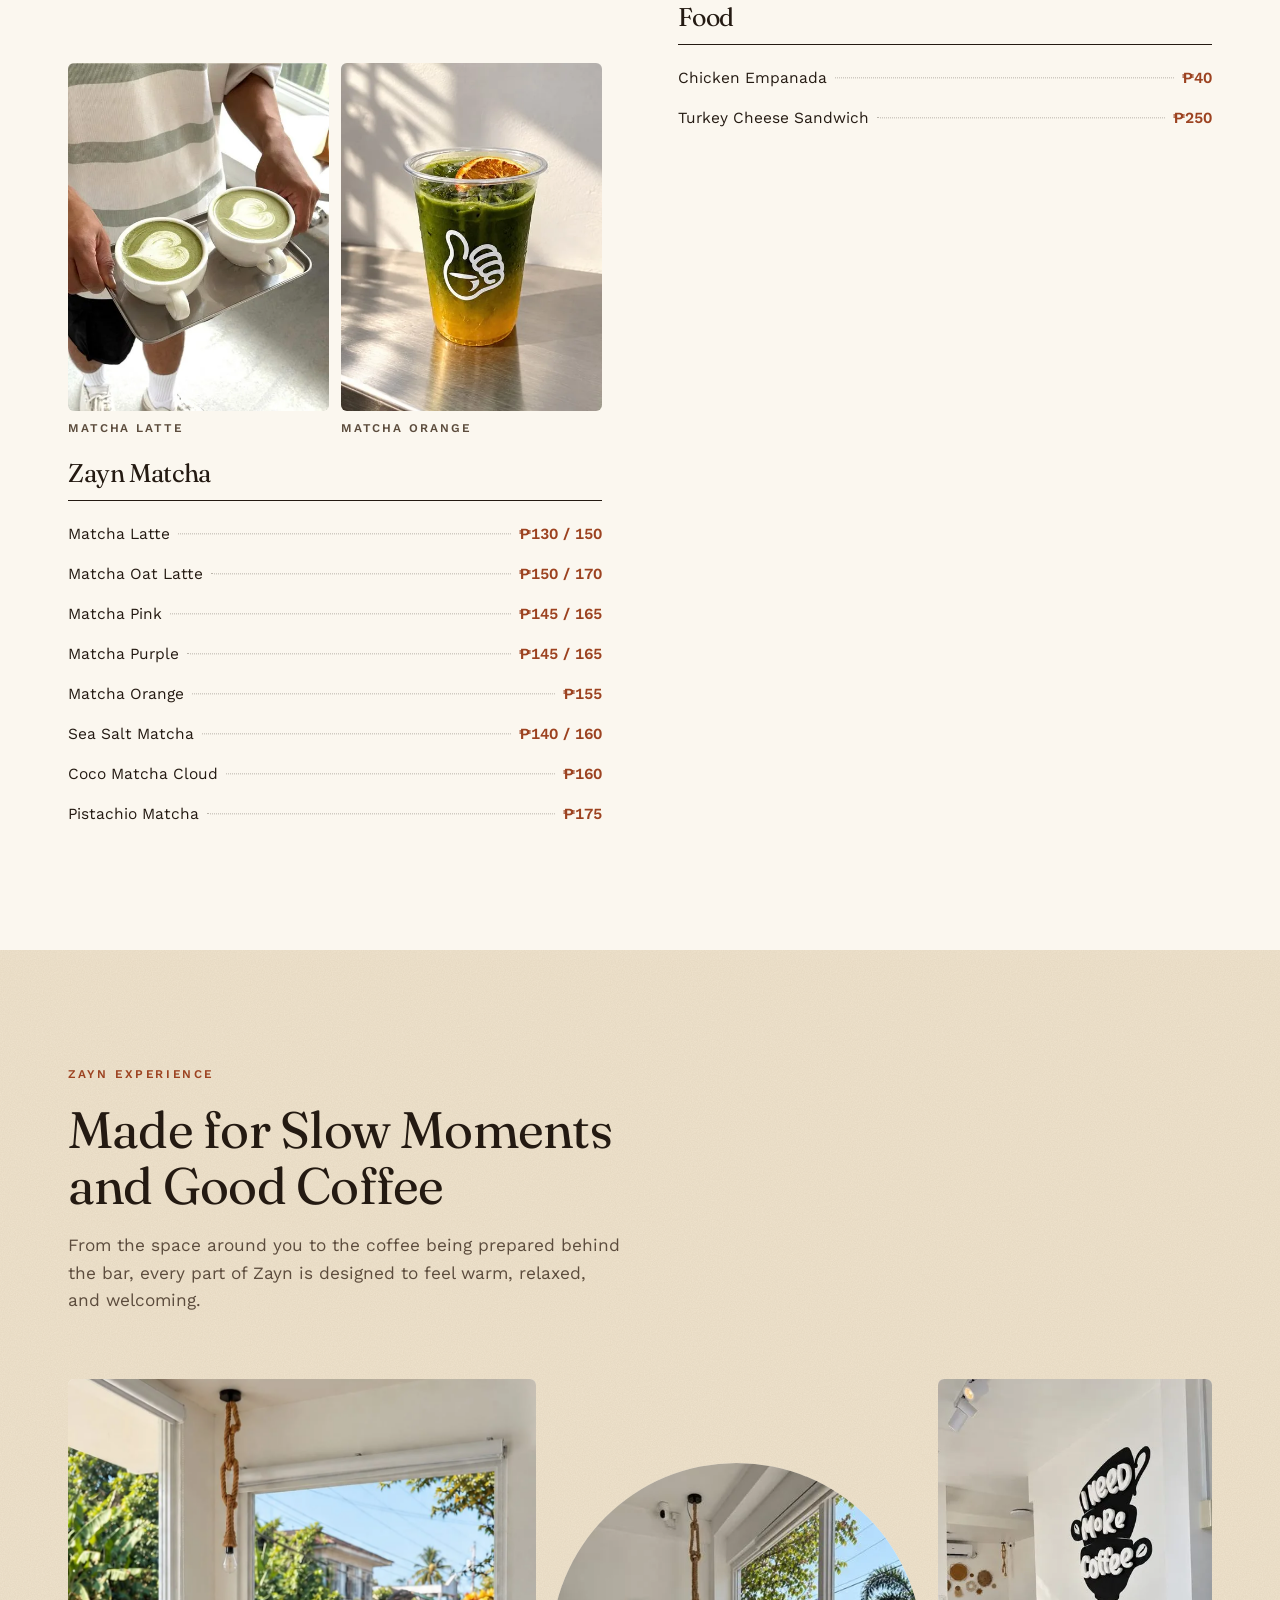
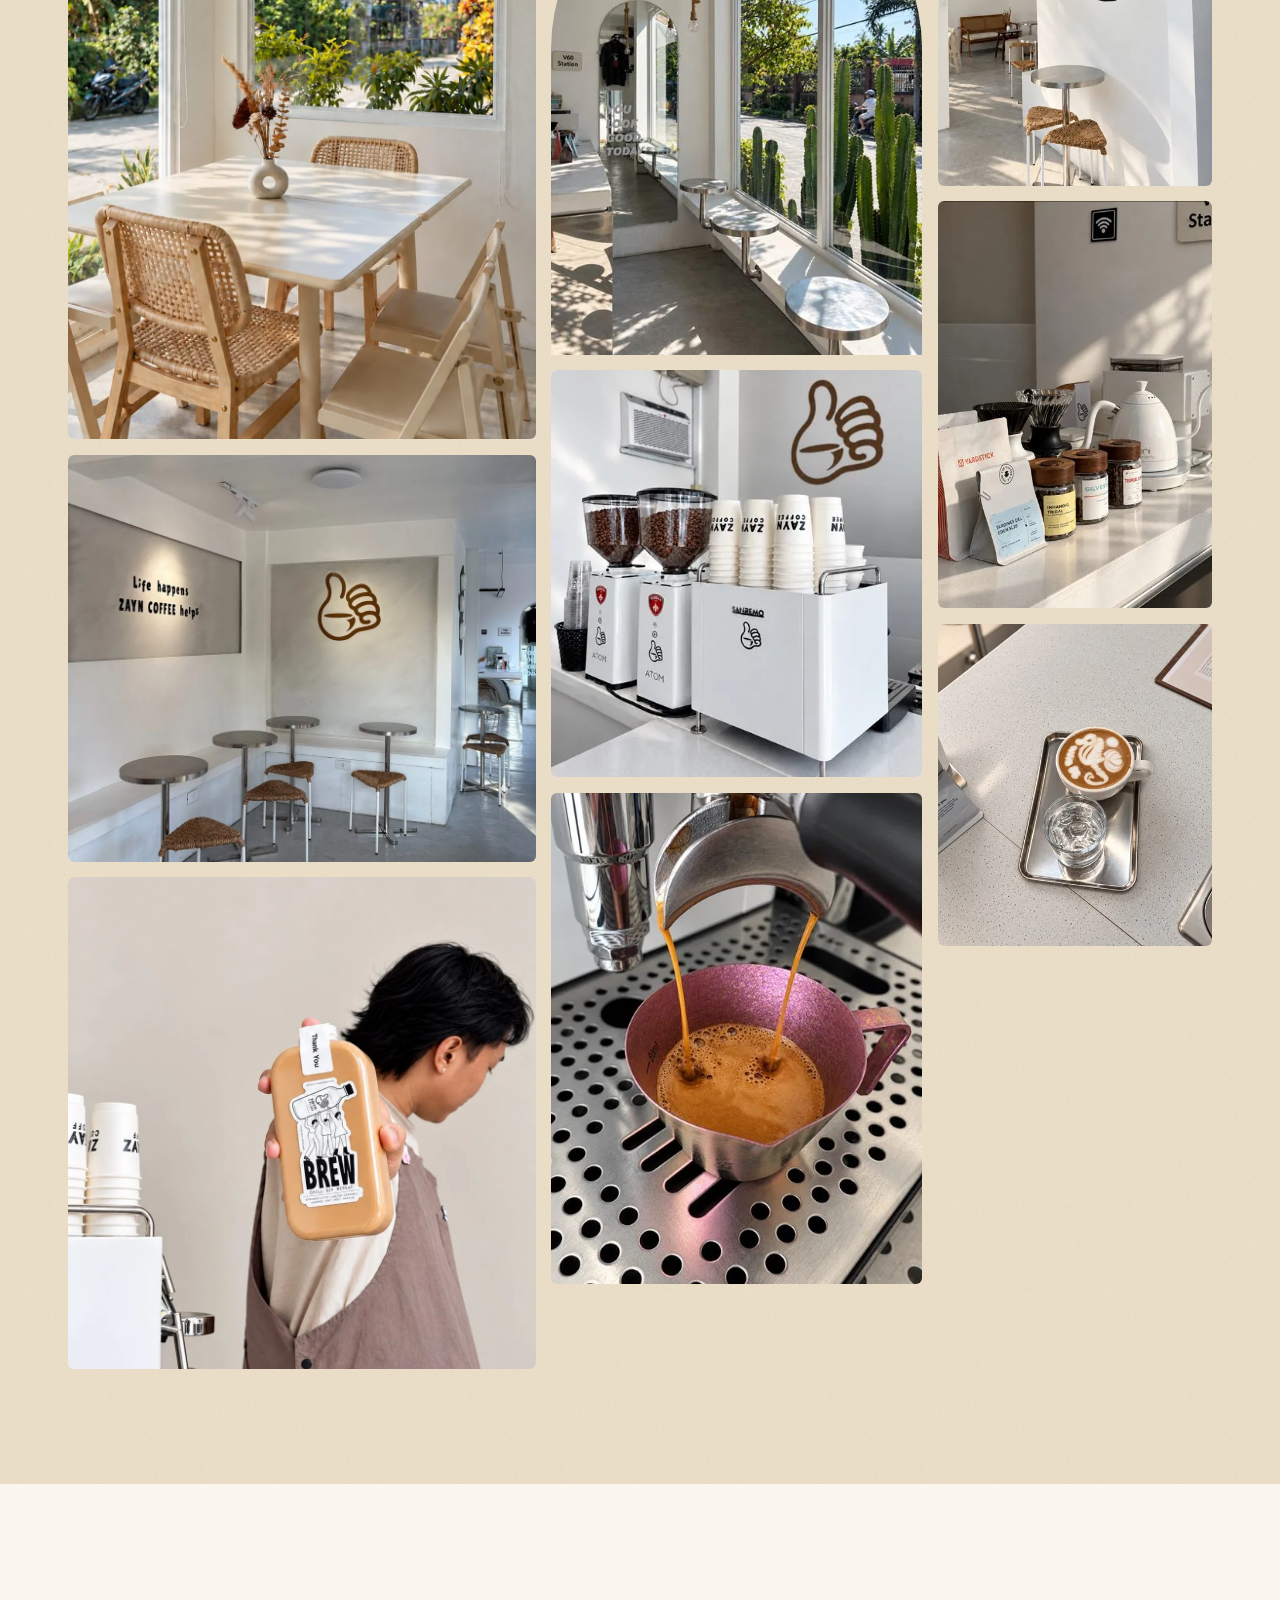
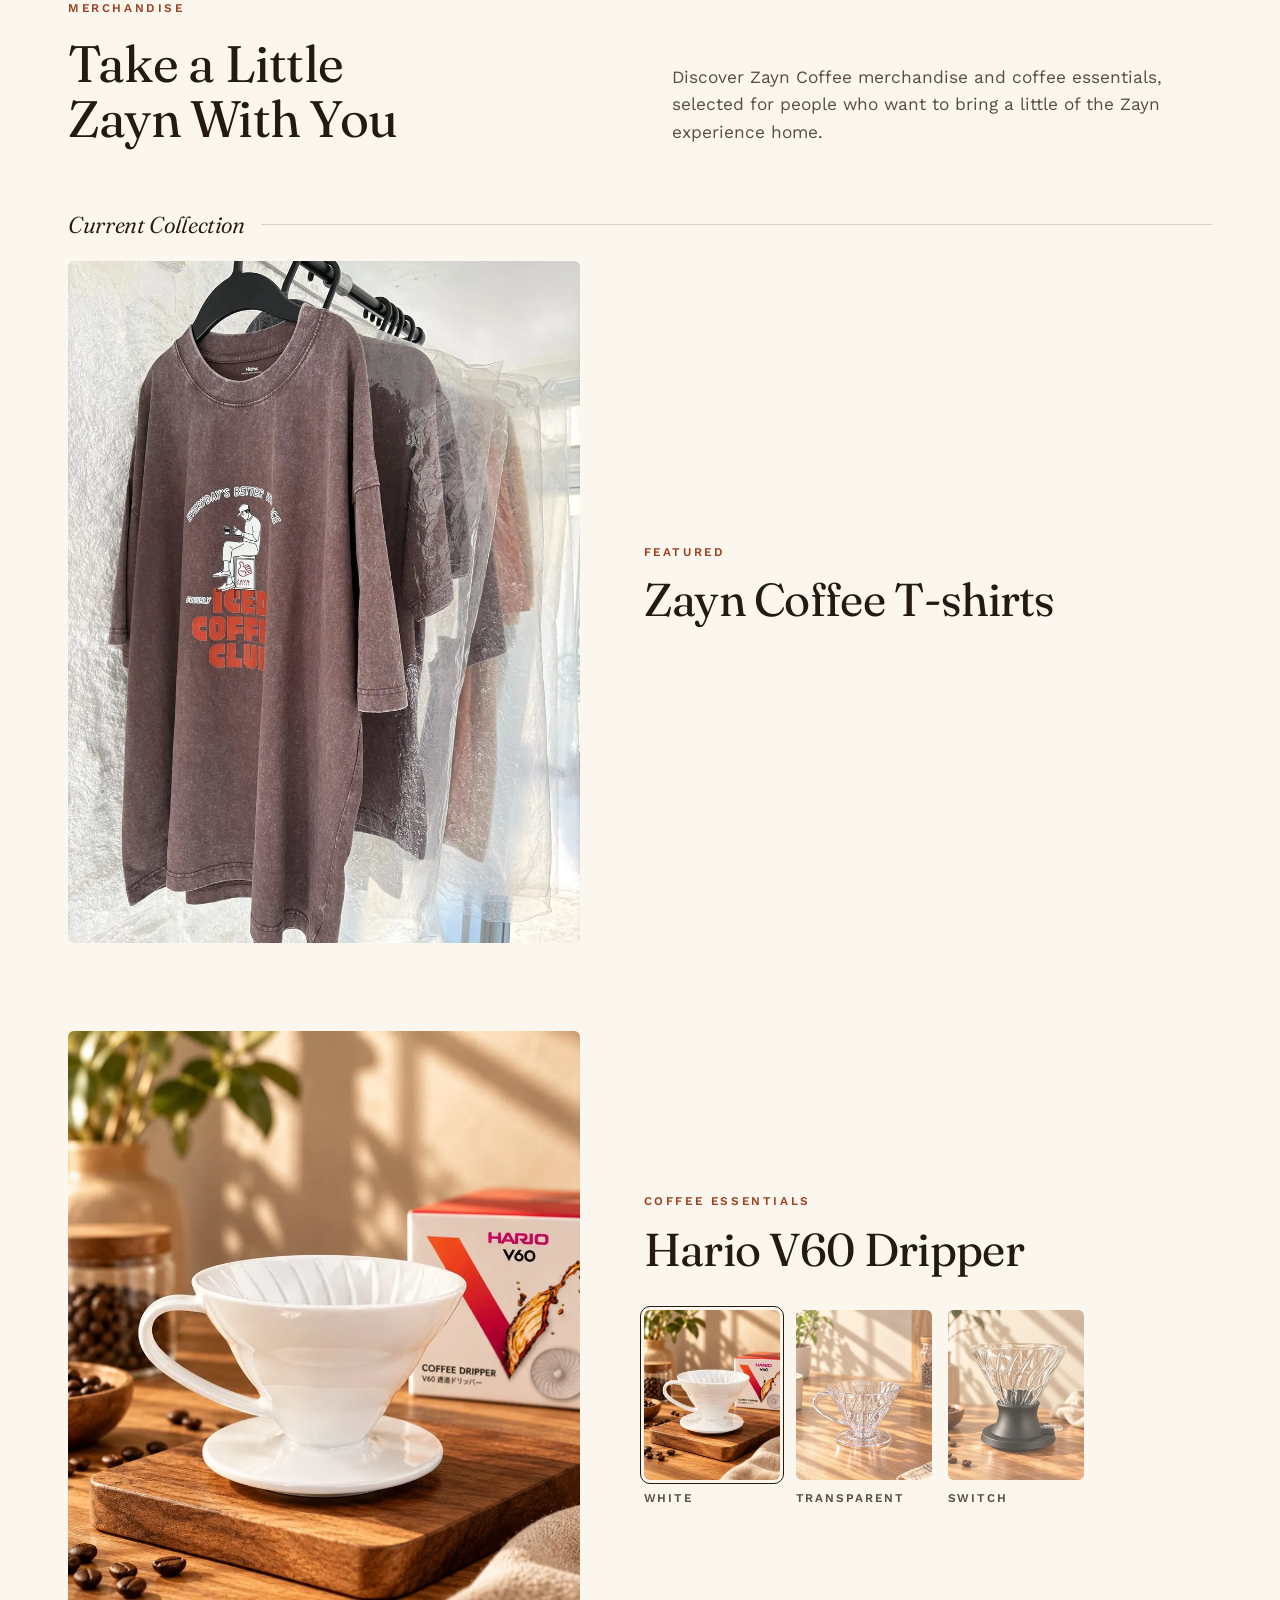
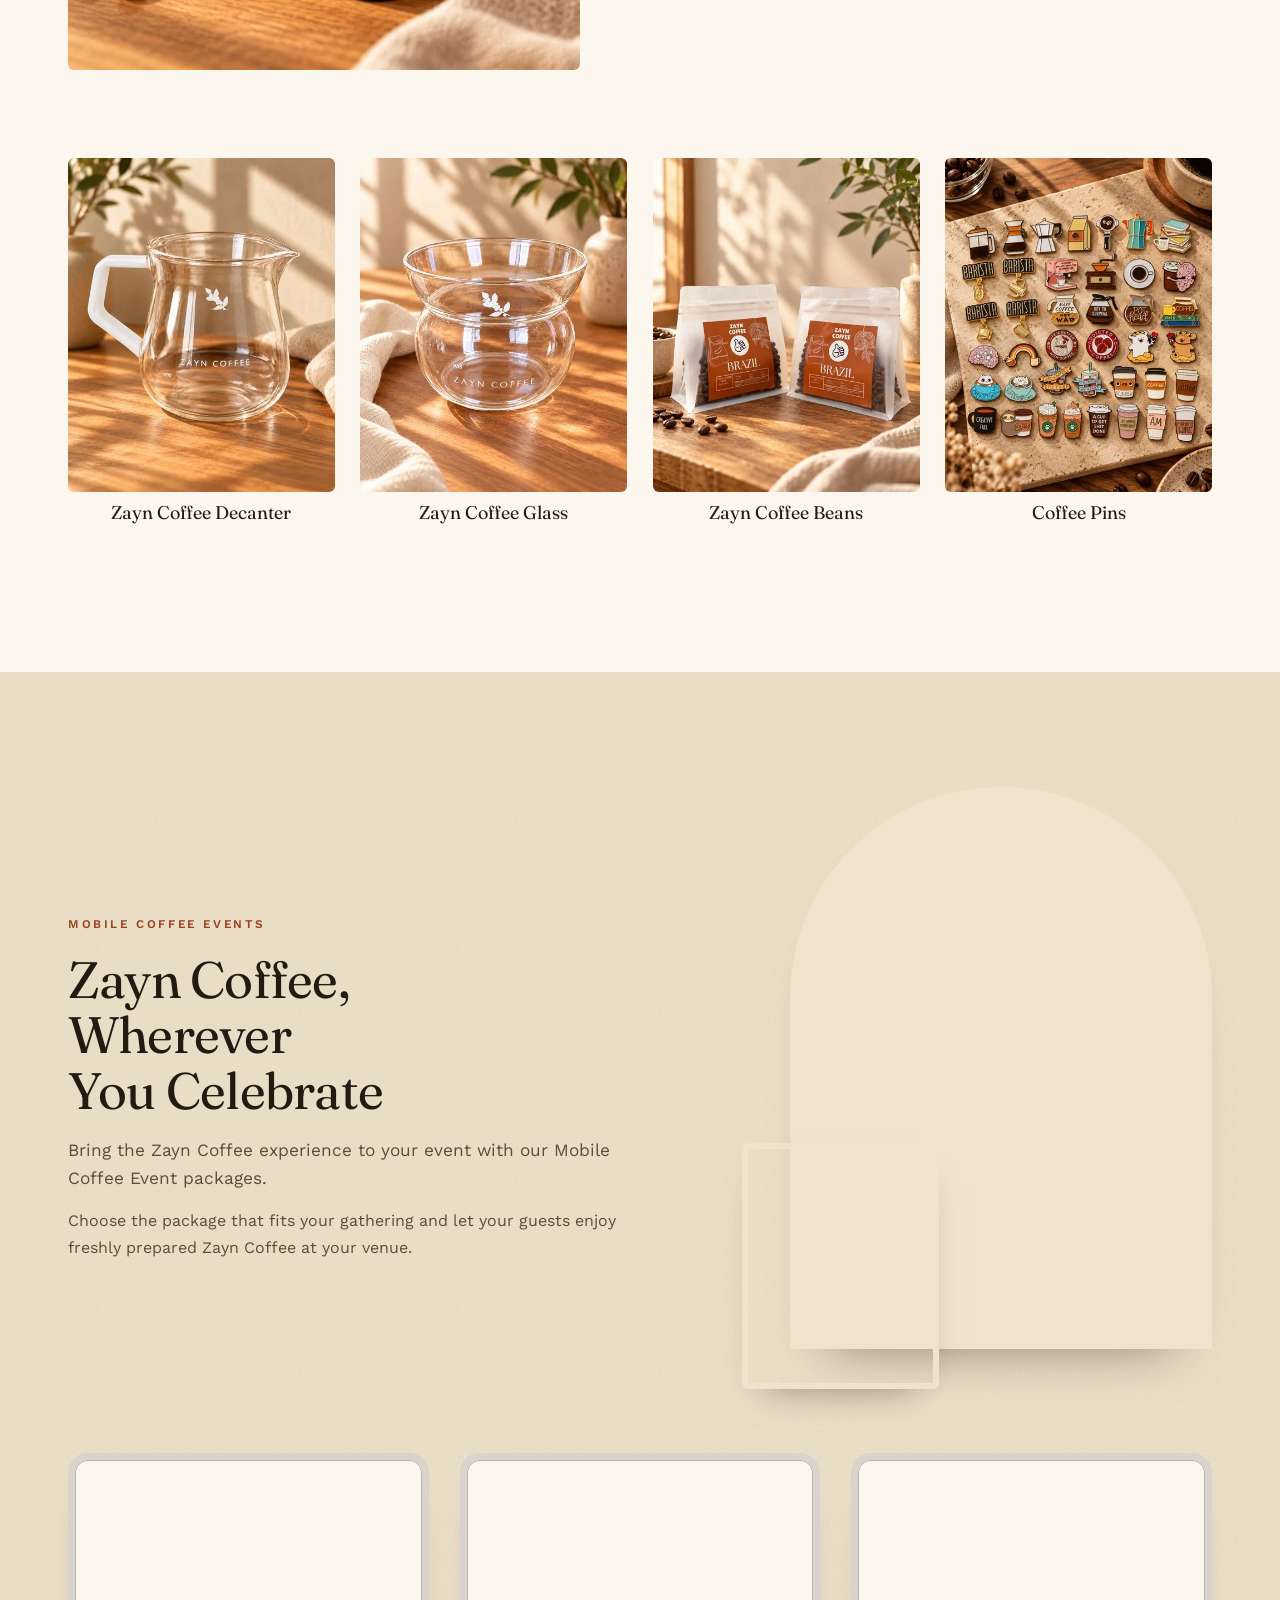
==== commit b6e8d241: "Add email to the event inquiry contacts Co-Authored-By: Claude Opus 5.5 <noreply@anthropic.com>" ====
--- a/index.html
+++ b/index.html
@@ -99,6 +99,7 @@
   <symbol id="i-tiktok" viewBox="0 0 24 24"><path fill="currentColor" d="M12.53.02C13.84 0 15.14.01 16.44 0c.08 1.53.63 3.09 1.75 4.17 1.12 1.11 2.7 1.62 4.24 1.79v4.03c-1.44-.05-2.89-.35-4.2-.97-.57-.26-1.1-.59-1.62-.93-.01 2.92.01 5.84-.02 8.75-.08 1.4-.54 2.79-1.35 3.94-1.31 1.92-3.58 3.17-5.91 3.21-1.43.08-2.86-.31-4.08-1.03-2.02-1.19-3.44-3.37-3.65-5.71-.02-.5-.03-1-.01-1.49.18-1.9 1.12-3.72 2.58-4.96 1.66-1.44 3.98-2.13 6.15-1.72.02 1.48-.04 2.96-.04 4.44-.99-.32-2.15-.23-3.02.37-.63.41-1.11 1.04-1.36 1.75-.21.51-.15 1.07-.14 1.61.24 1.64 1.82 3.02 3.5 2.87 1.12-.01 2.19-.66 2.77-1.61.19-.33.4-.67.41-1.06.1-1.79.06-3.57.07-5.36.01-4.03-.01-8.05.02-12.07z"/></symbol>
   <symbol id="i-google" viewBox="0 0 24 24"><path fill="currentColor" d="M12.48 10.92v3.28h7.84c-.24 1.84-.85 3.19-1.79 4.13-1.15 1.15-2.93 2.4-6.05 2.4-4.83 0-8.6-3.89-8.6-8.72s3.77-8.72 8.6-8.72c2.6 0 4.51 1.03 5.91 2.35l2.31-2.31C18.75 1.44 16.13 0 12.48 0 5.87 0 .31 5.39.31 12s5.56 12 12.17 12c3.57 0 6.27-1.17 8.37-3.36 2.16-2.16 2.84-5.21 2.84-7.67 0-.76-.05-1.47-.17-2.05H12.48z"/></symbol>
   <symbol id="i-phone" viewBox="0 0 24 24"><path fill="currentColor" d="M6.6 10.8c1.4 2.8 3.8 5.1 6.6 6.6l2.2-2.2c.3-.3.7-.4 1-.2 1.1.4 2.3.6 3.6.6.6 0 1 .4 1 1V20c0 .6-.4 1-1 1C10.6 21 3 13.4 3 4c0-.6.4-1 1-1h3.5c.6 0 1 .4 1 1 0 1.3.2 2.5.6 3.6.1.3 0 .7-.2 1L6.6 10.8z"/></symbol>
+  <symbol id="i-mail" viewBox="0 0 24 24"><g fill="none" stroke="currentColor" stroke-width="1.8" stroke-linejoin="round"><rect x="3" y="5" width="18" height="14" rx="1.5"/><path d="M3.5 6.5 12 13l8.5-6.5"/></g></symbol>
   <symbol id="i-pin" viewBox="0 0 24 24"><path fill="currentColor" d="M12 2C8.1 2 5 5.1 5 9c0 5.2 7 13 7 13s7-7.8 7-13c0-3.9-3.1-7-7-7zm0 9.5a2.5 2.5 0 1 1 0-5 2.5 2.5 0 0 1 0 5z"/></symbol>
 </svg>
 
@@ -753,9 +754,10 @@
       </div>
 
       <div class="events-cta reveal">
-        <!-- PENDING CLIENT DECISION: preferred inquiry channel. Uses the confirmed phone number for now. -->
+        <!-- PENDING CLIENT DECISION: preferred inquiry channel for the button. Phone and email both listed. -->
         <a href="tel:+639158070601" class="btn btn-primary">Inquire About Your Event</a>
         <a href="tel:+639158070601" class="phone-link"><svg class="icon" aria-hidden="true"><use href="#i-phone"/></svg>0915-807-0601</a>
+        <a href="mailto:zayncoffeeph@gmail.com?subject=Mobile%20Coffee%20Event%20Inquiry" class="phone-link"><svg class="icon" aria-hidden="true"><use href="#i-mail"/></svg>zayncoffeeph@gmail.com</a>
       </div>
     </div>
   </section>
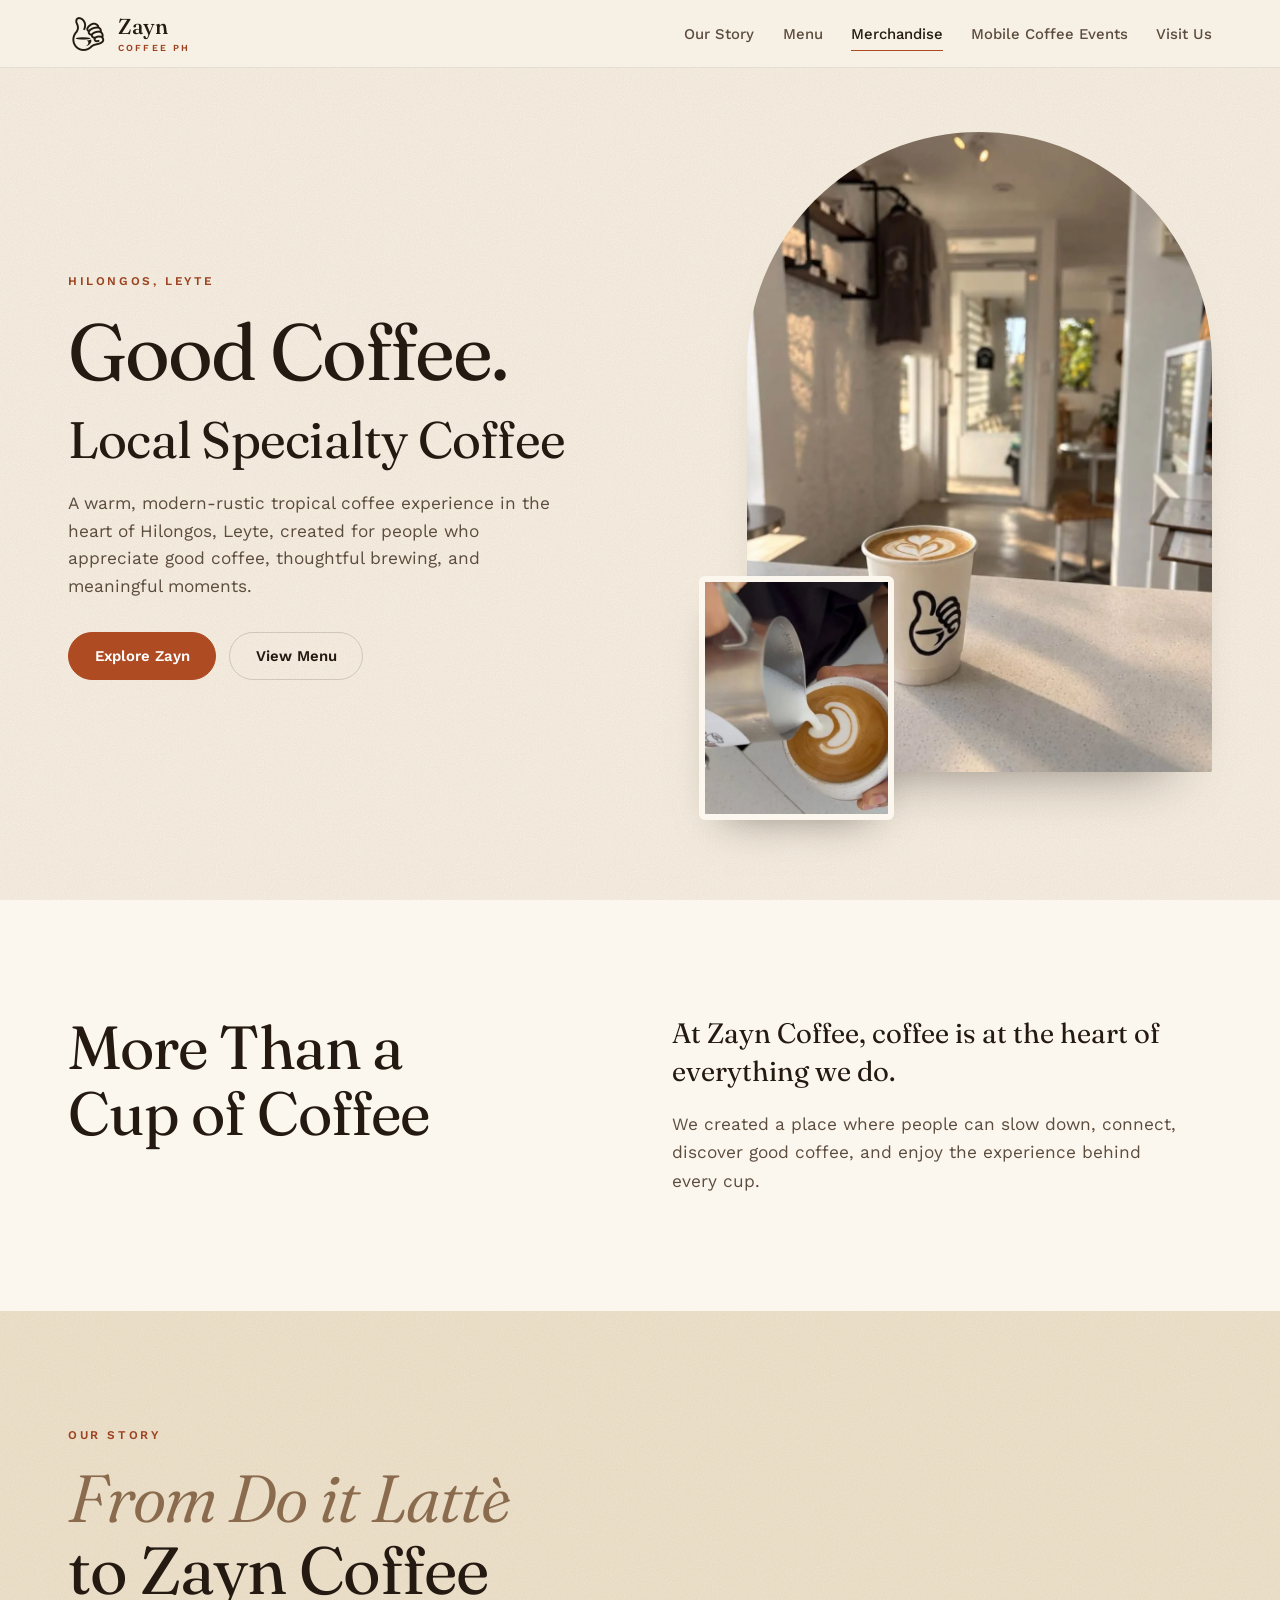
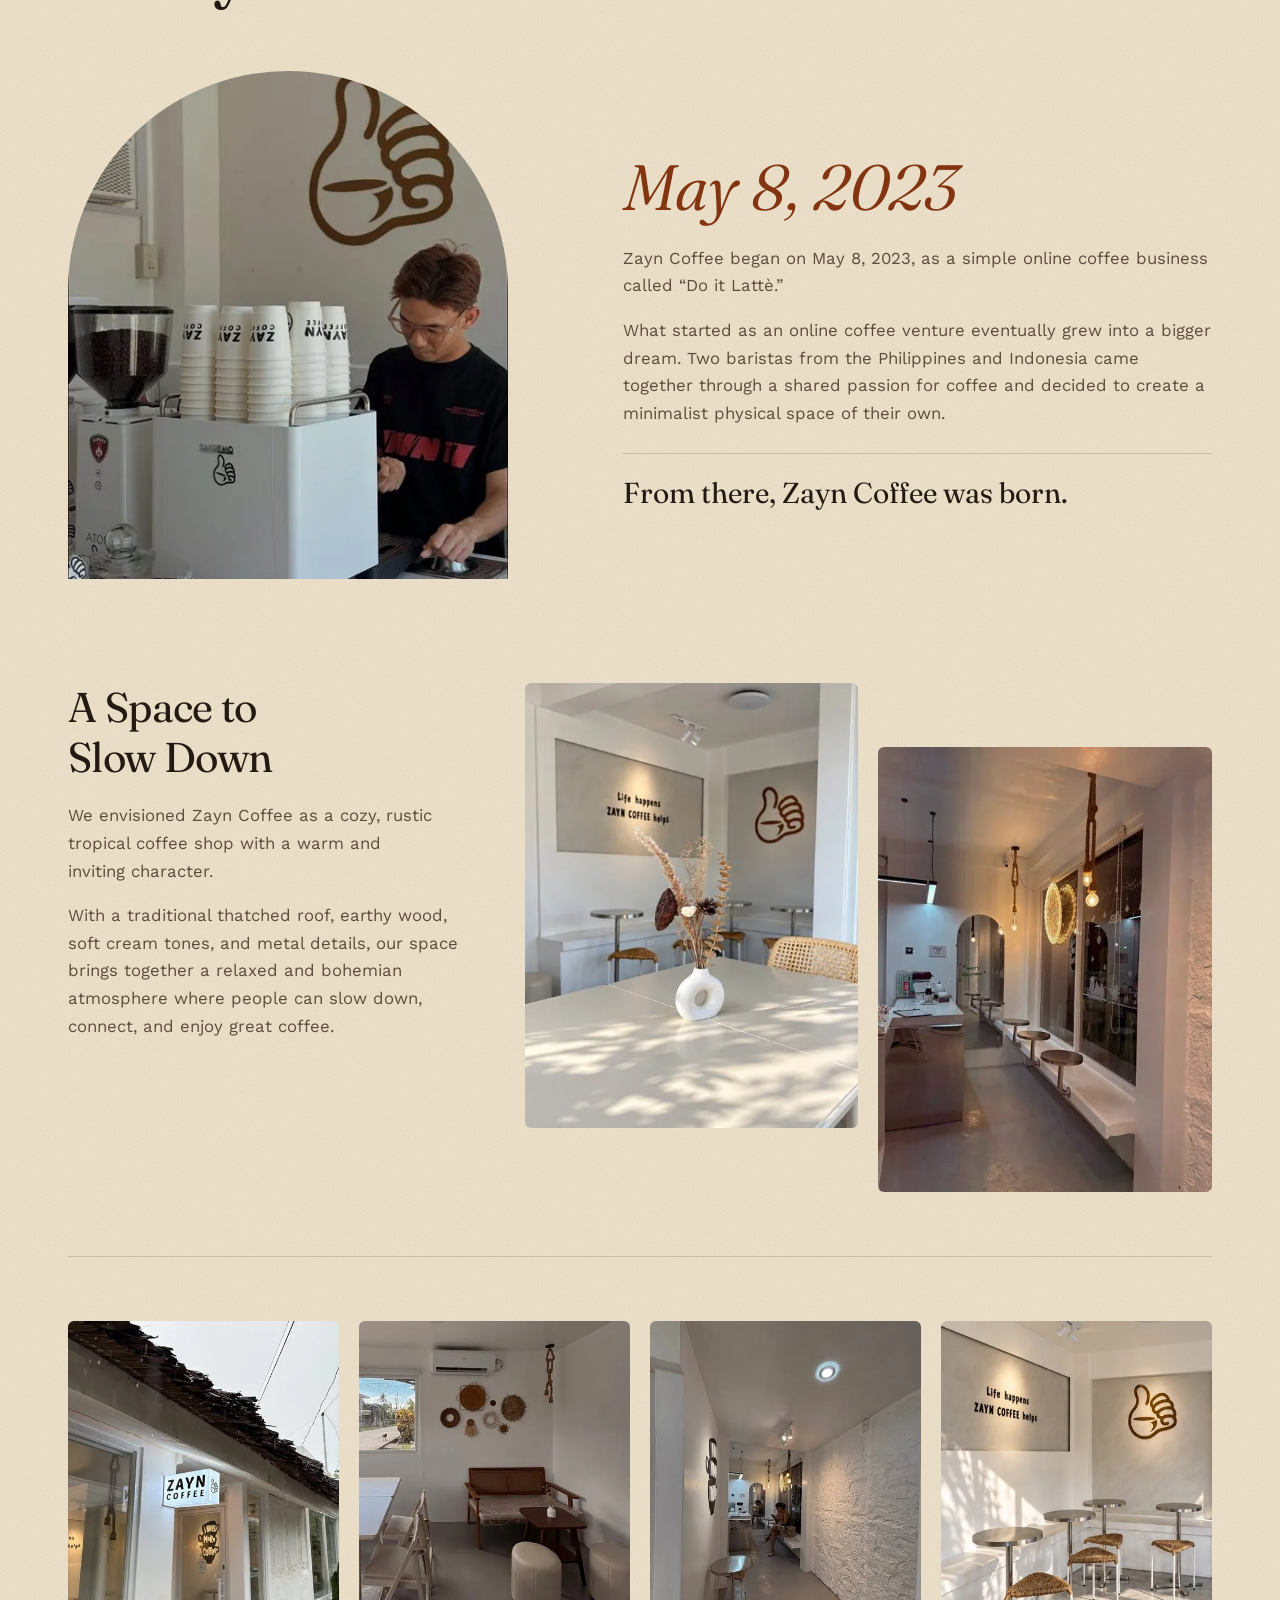
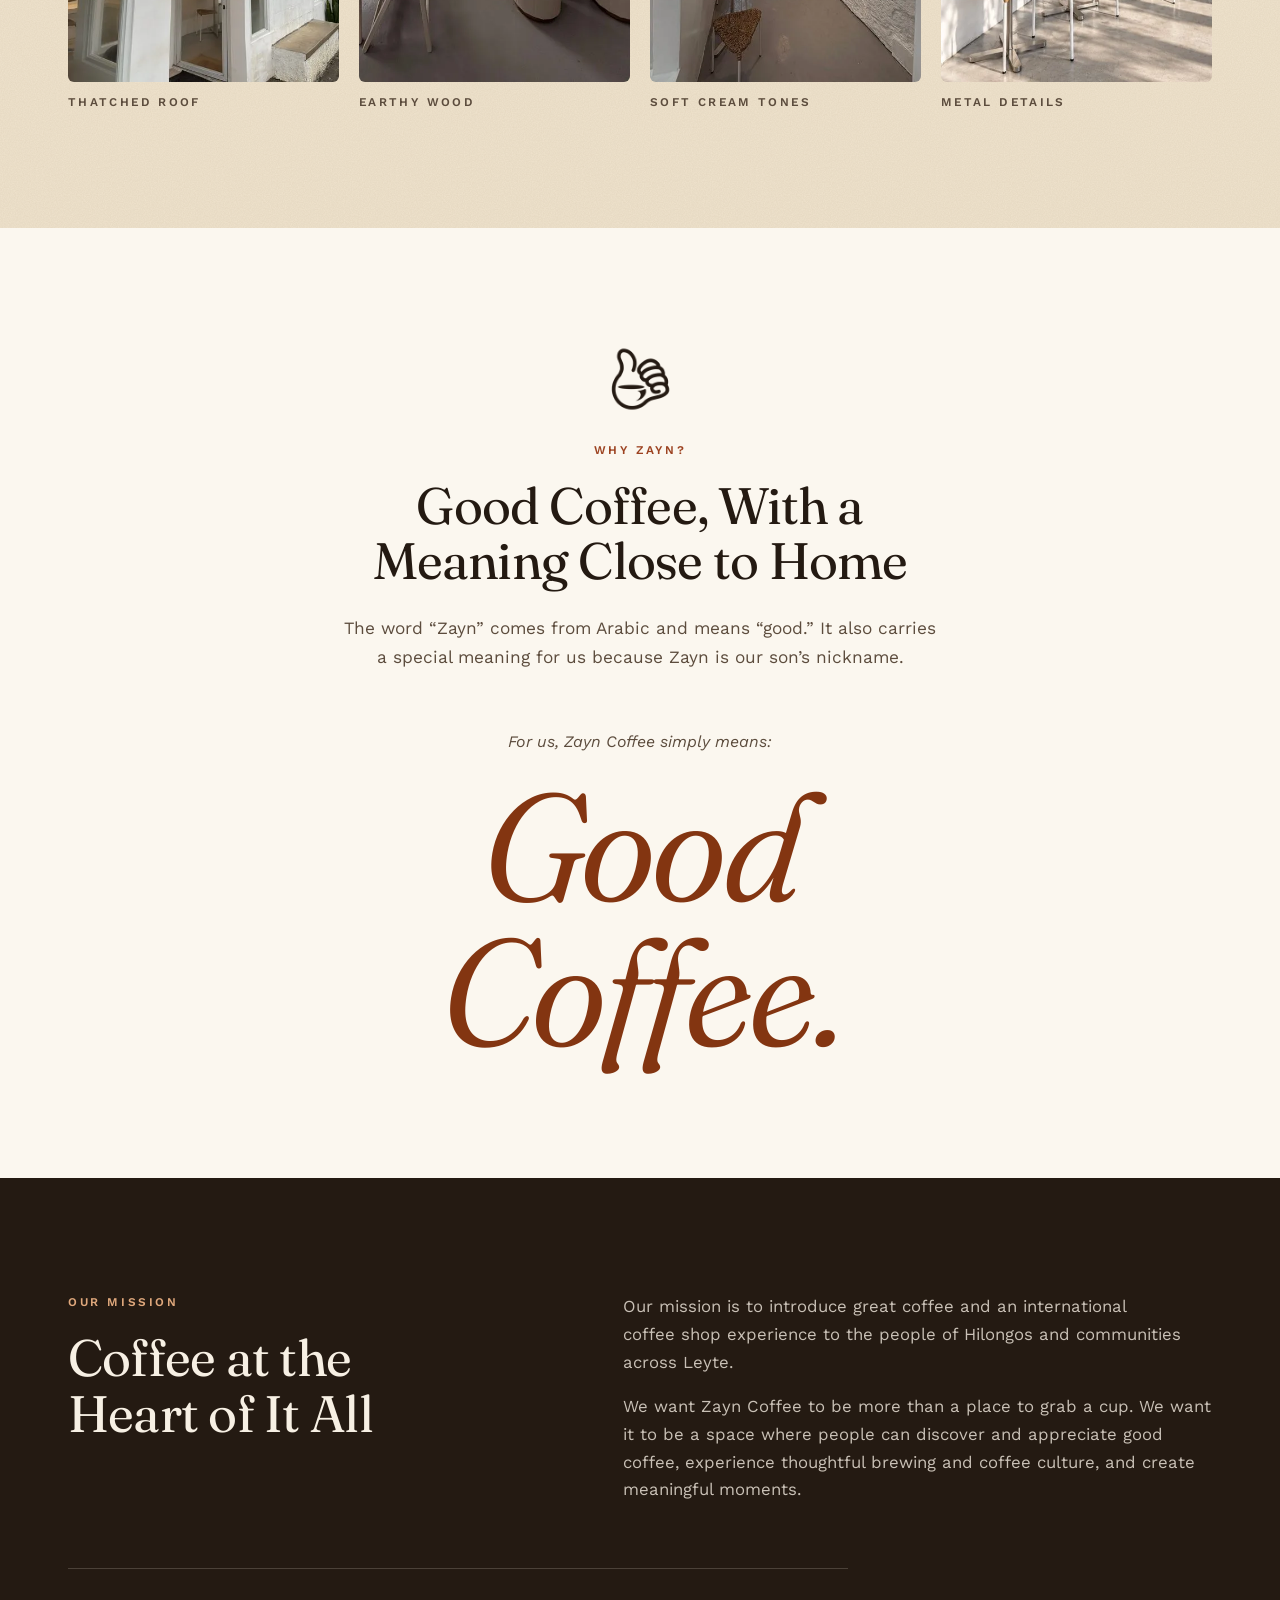
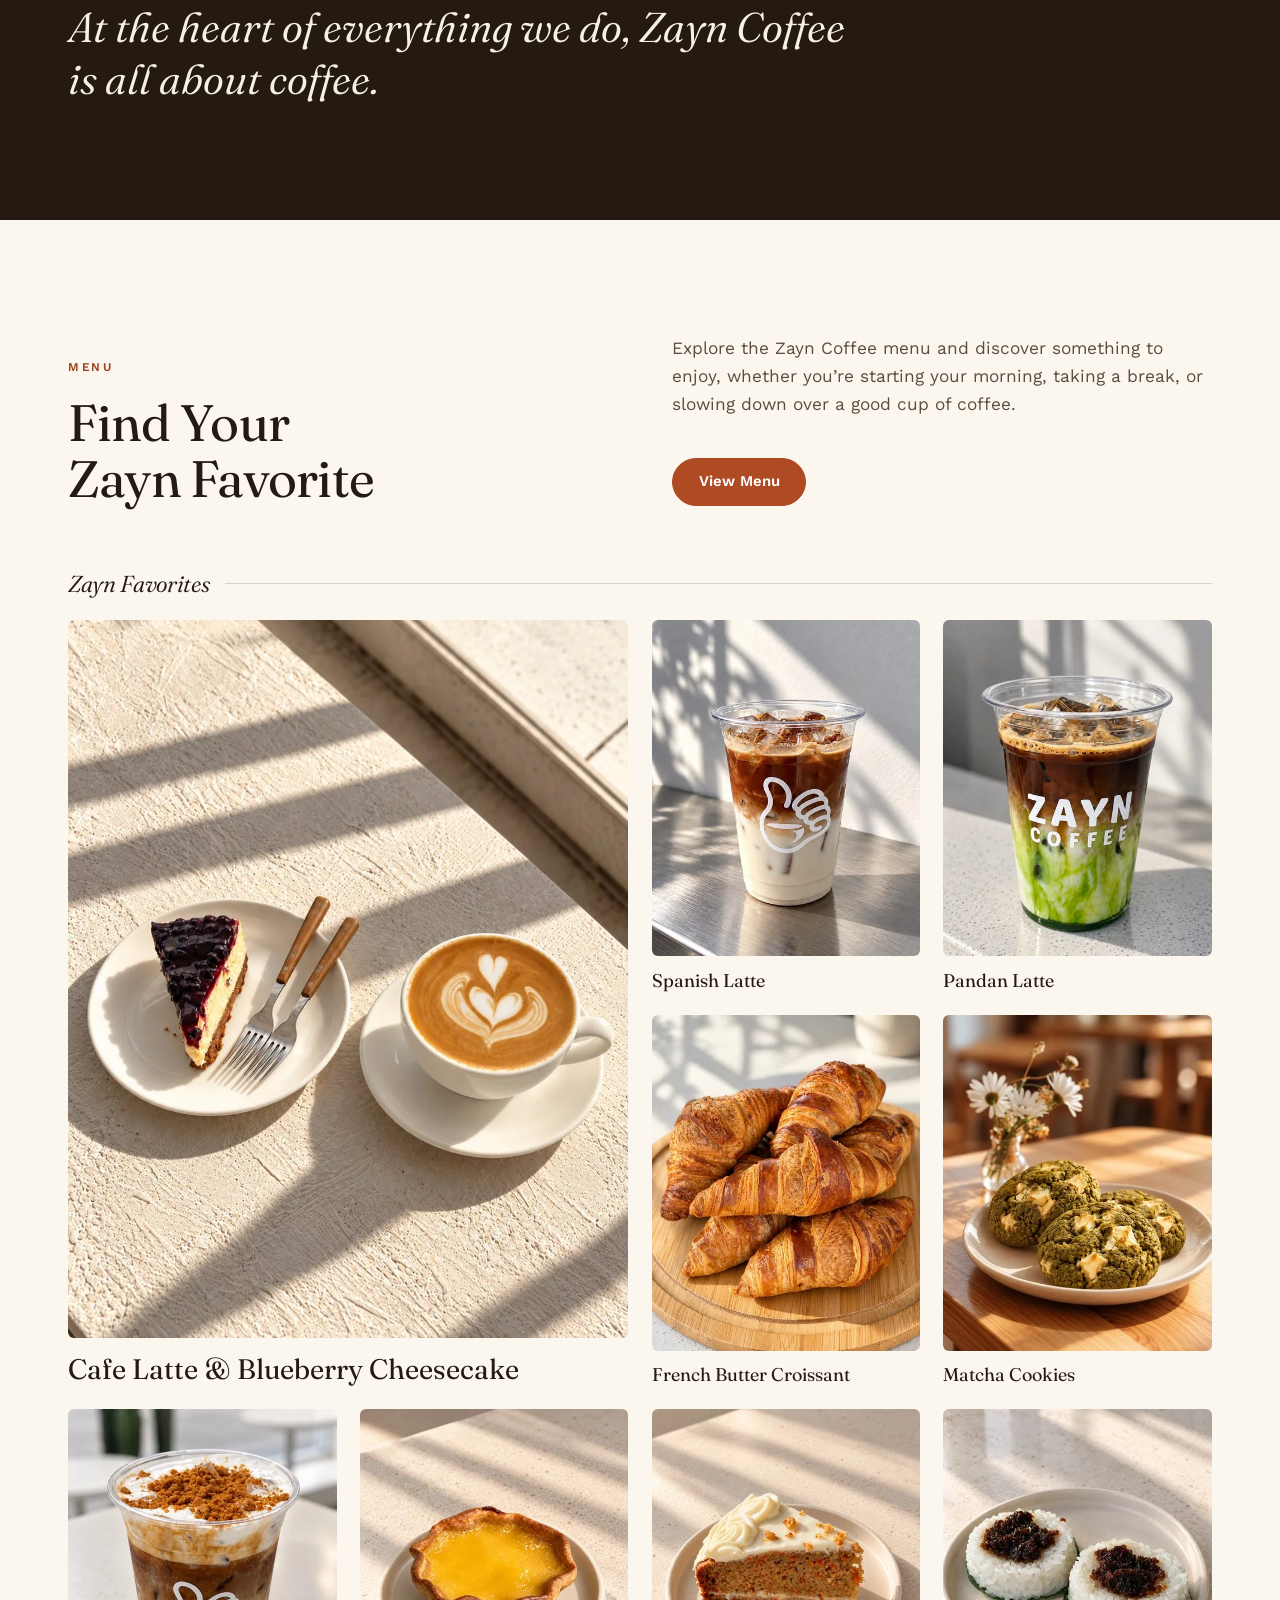
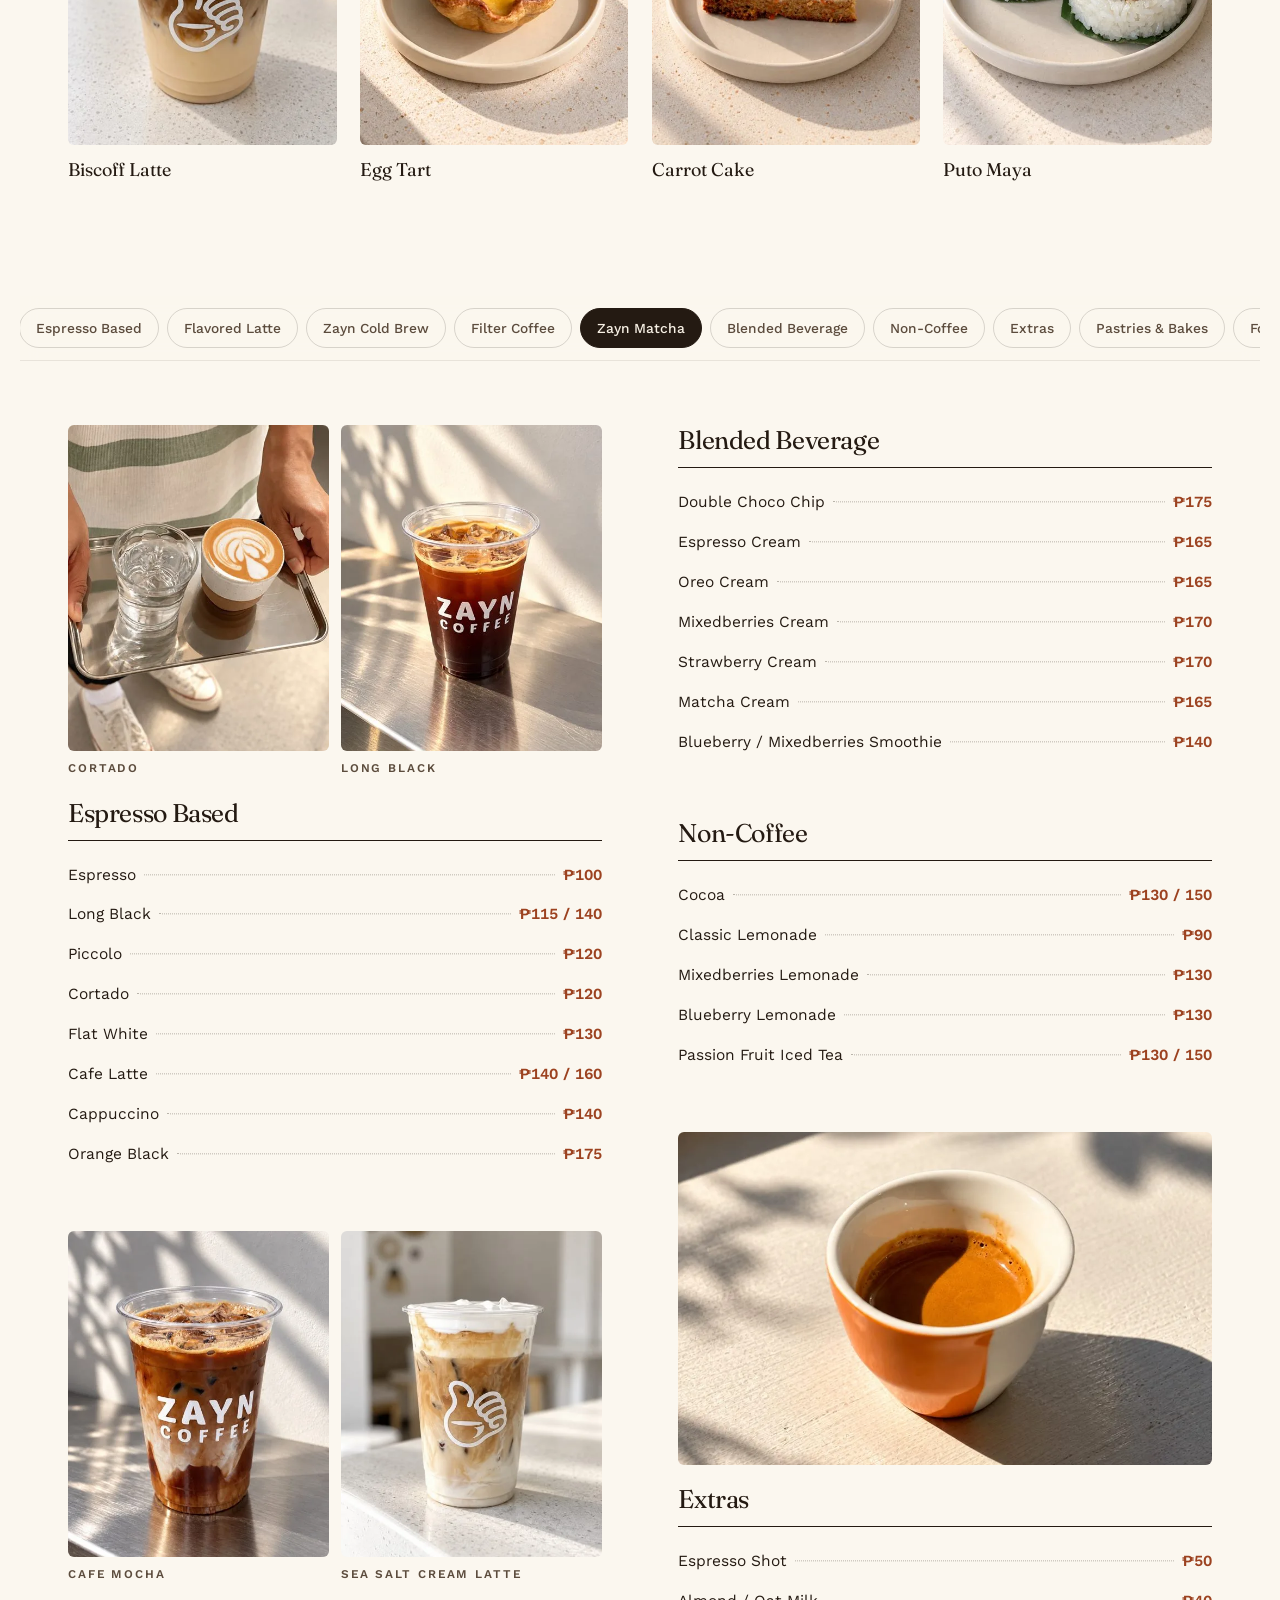
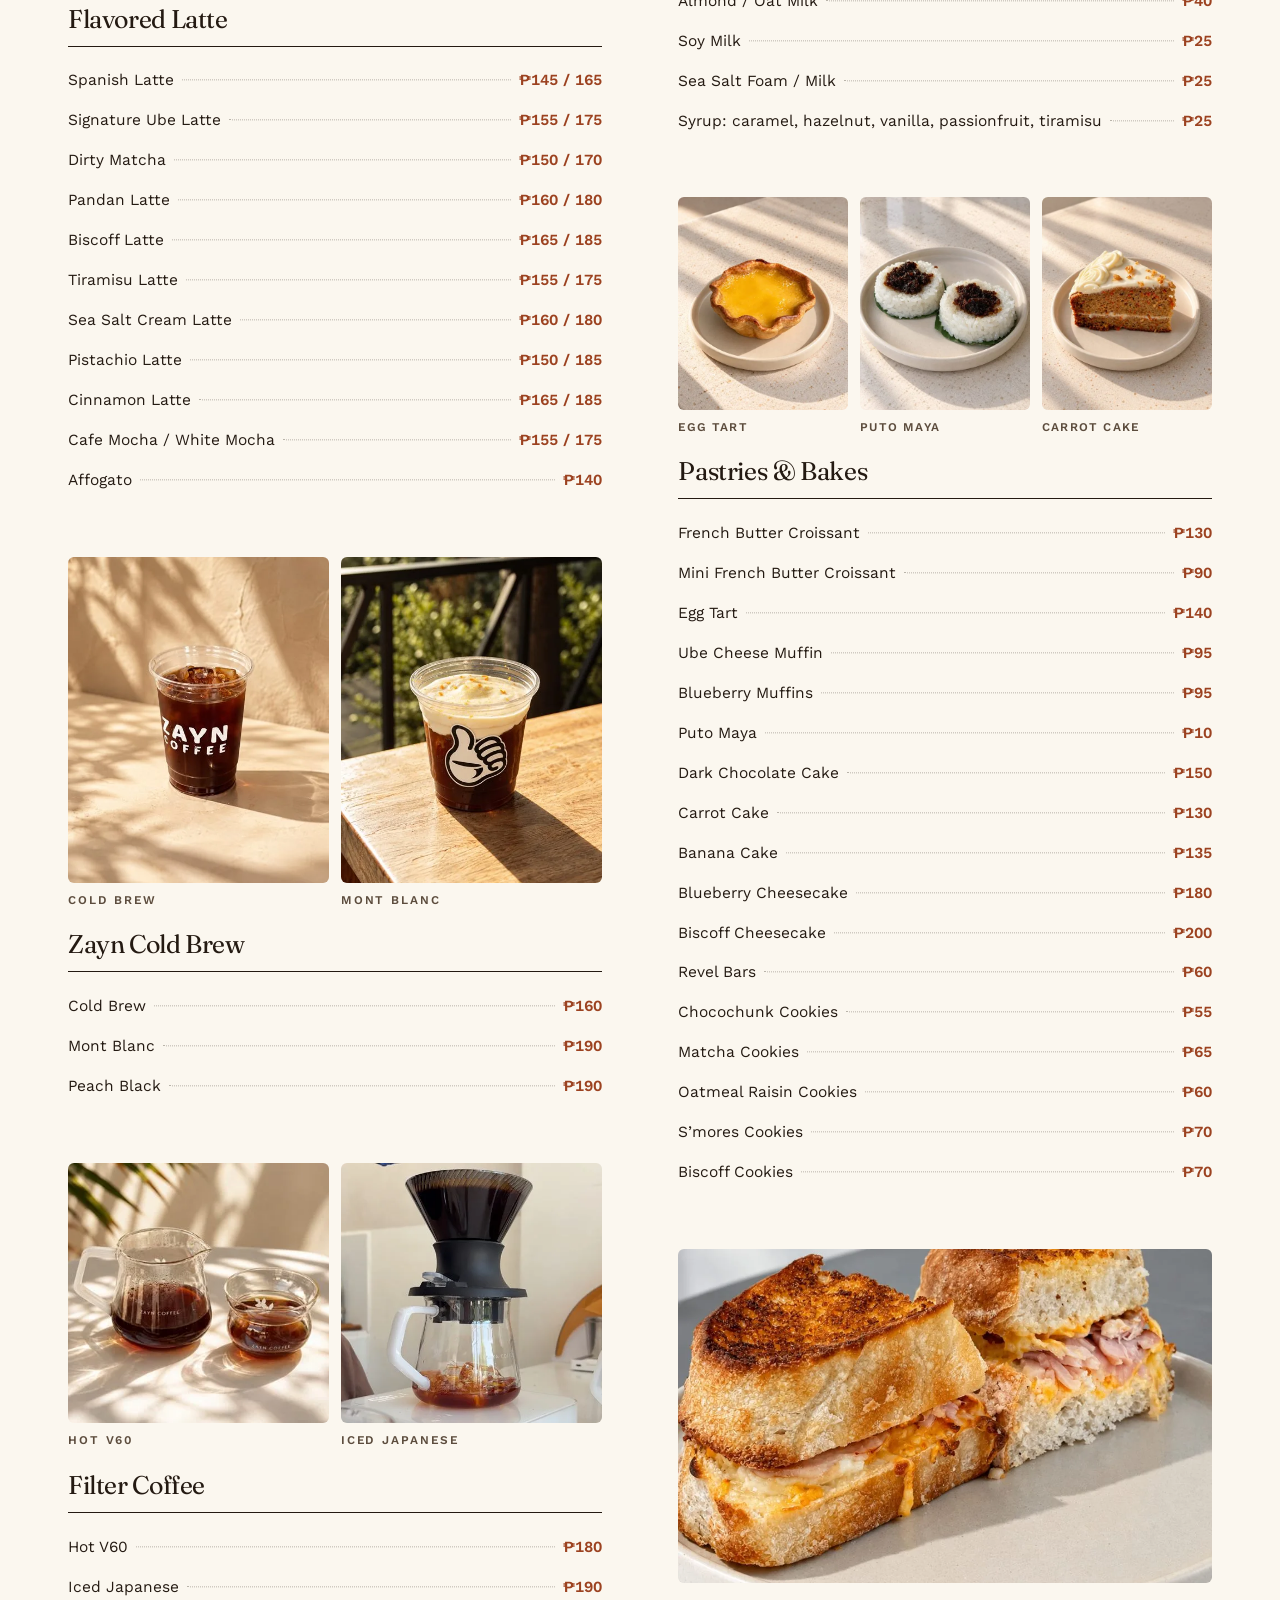
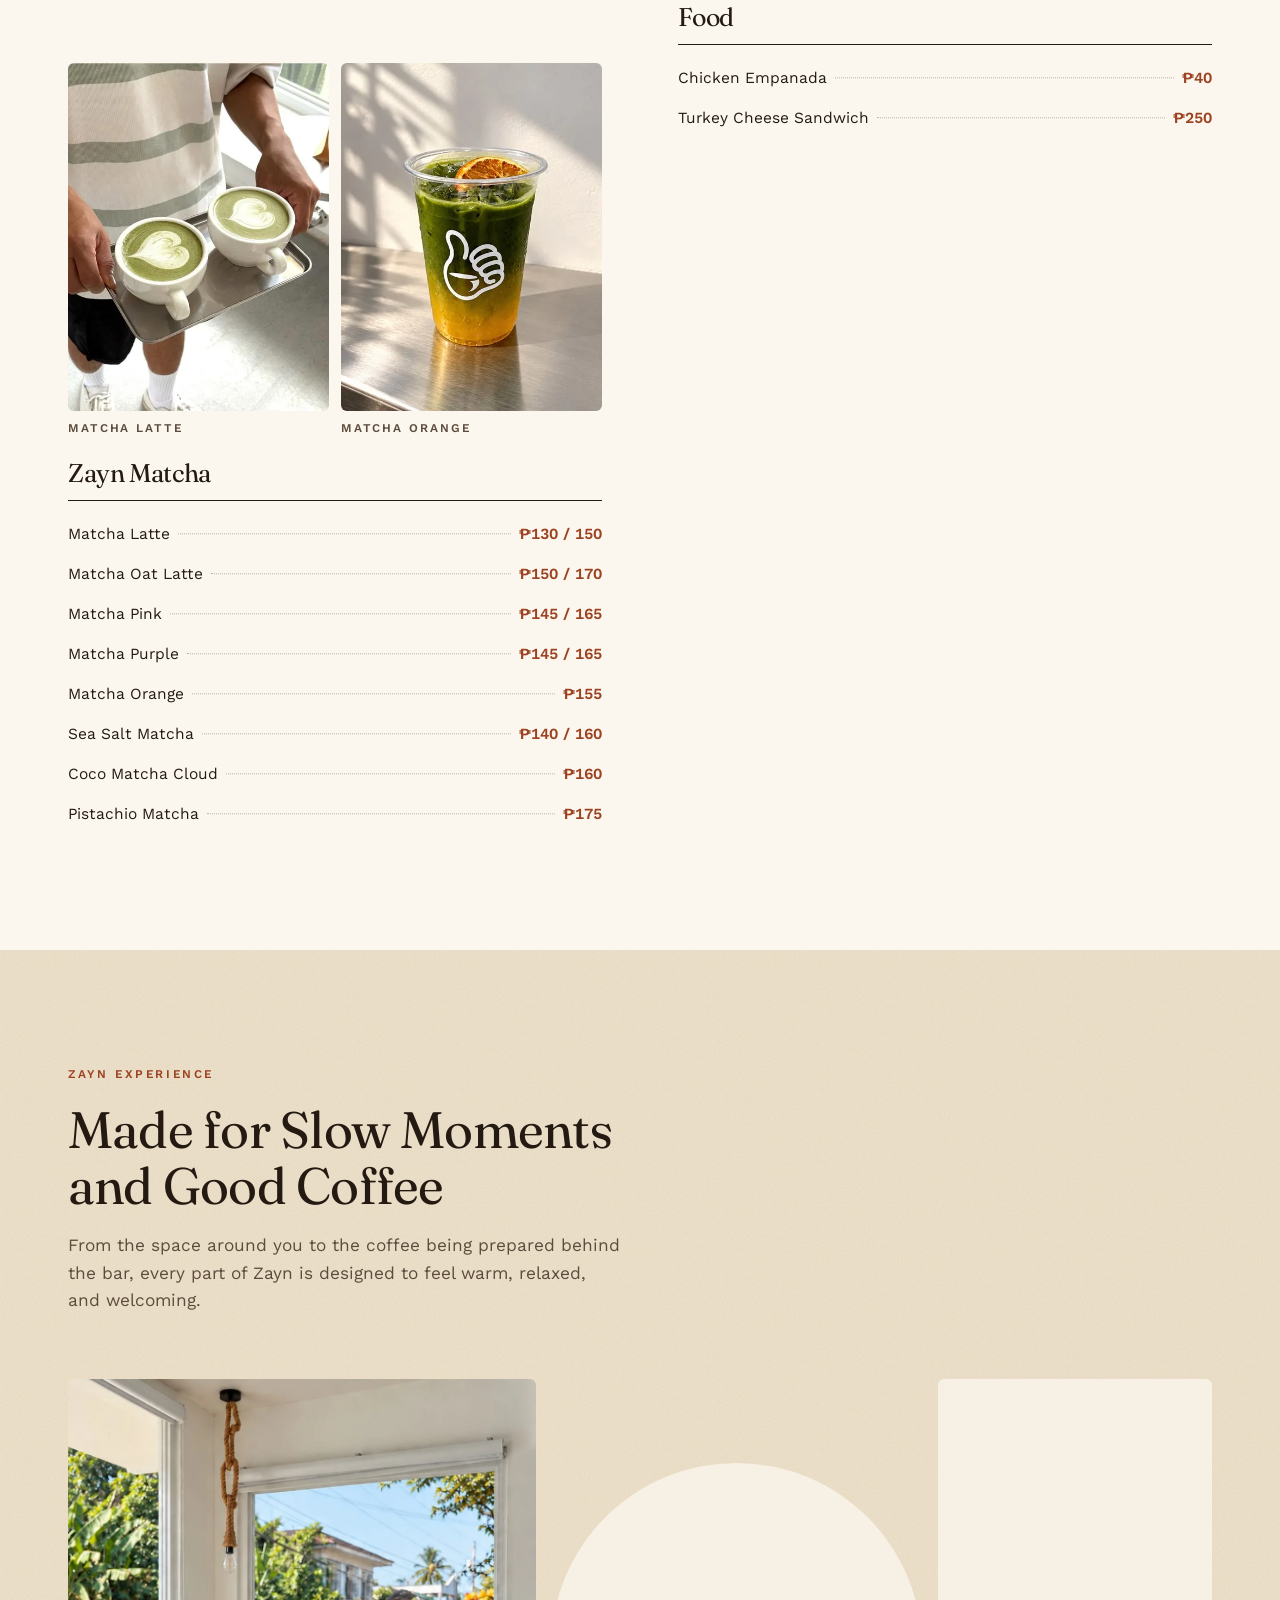
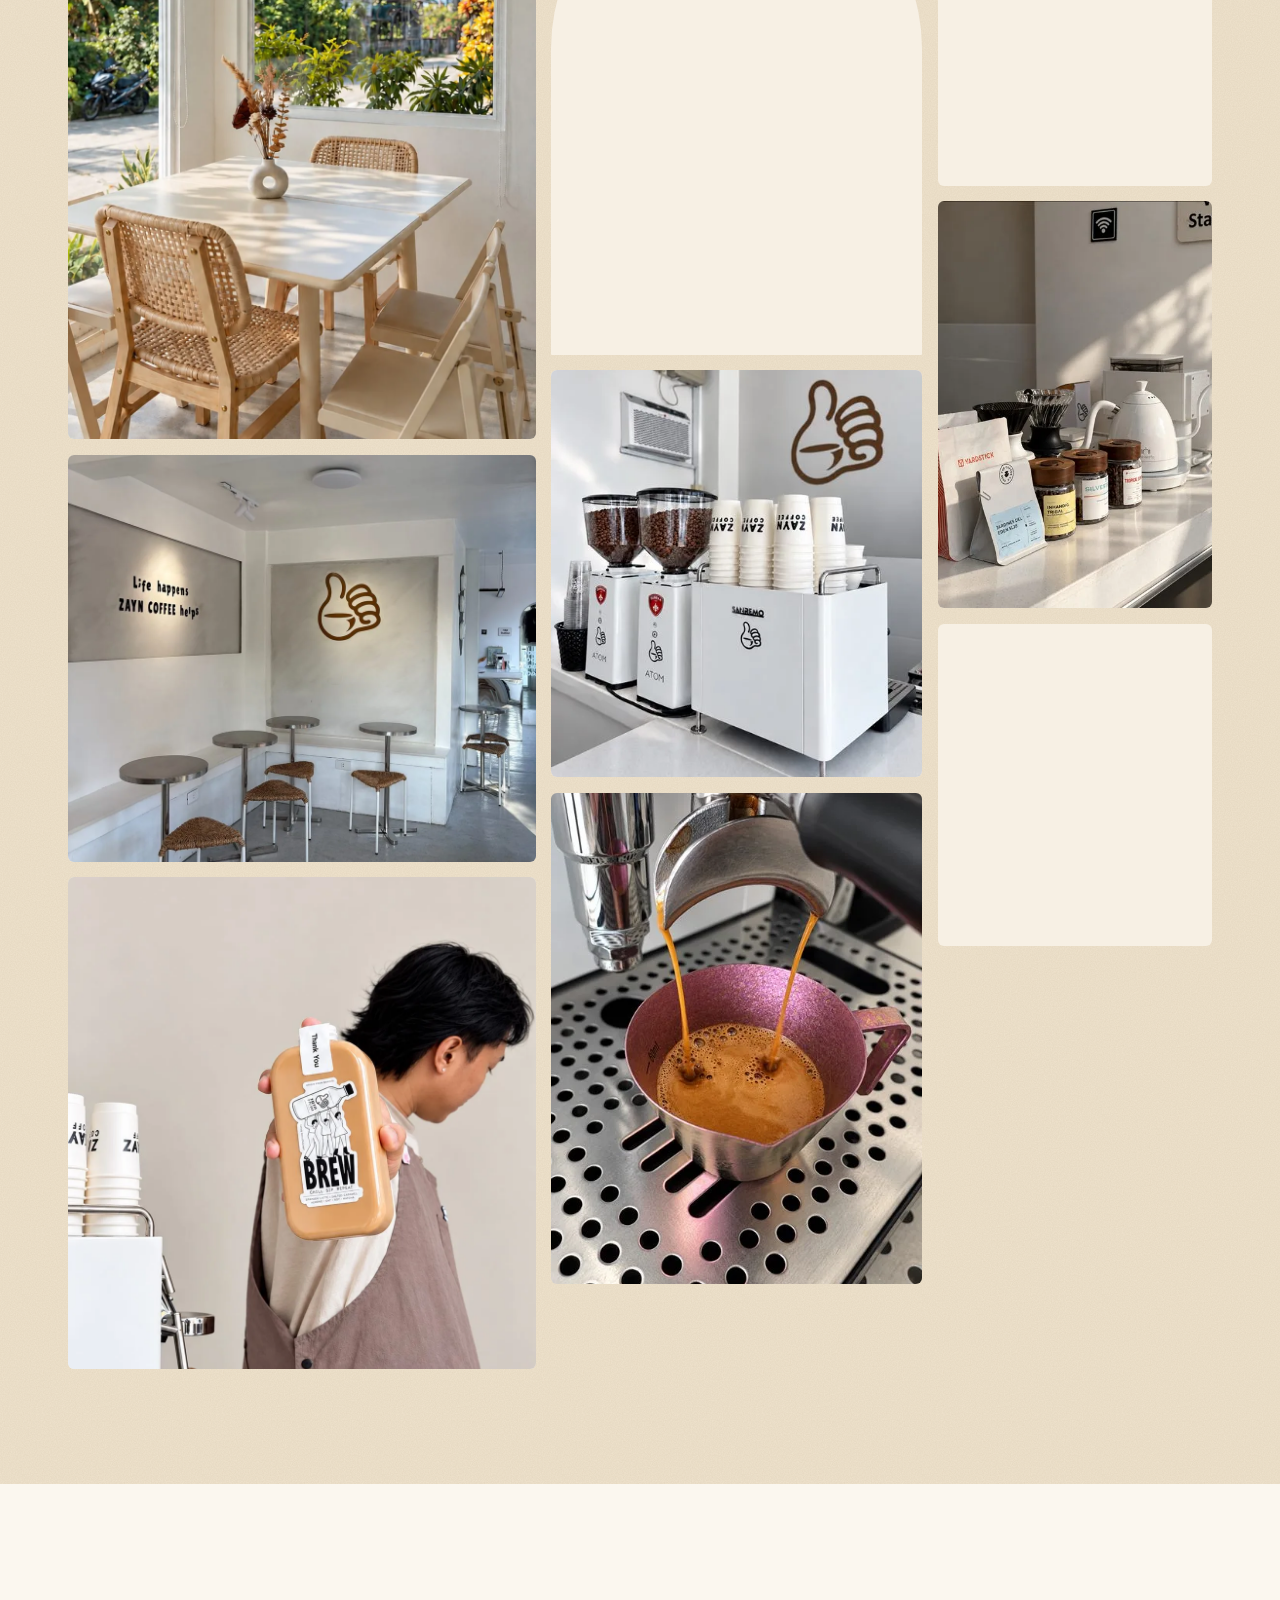
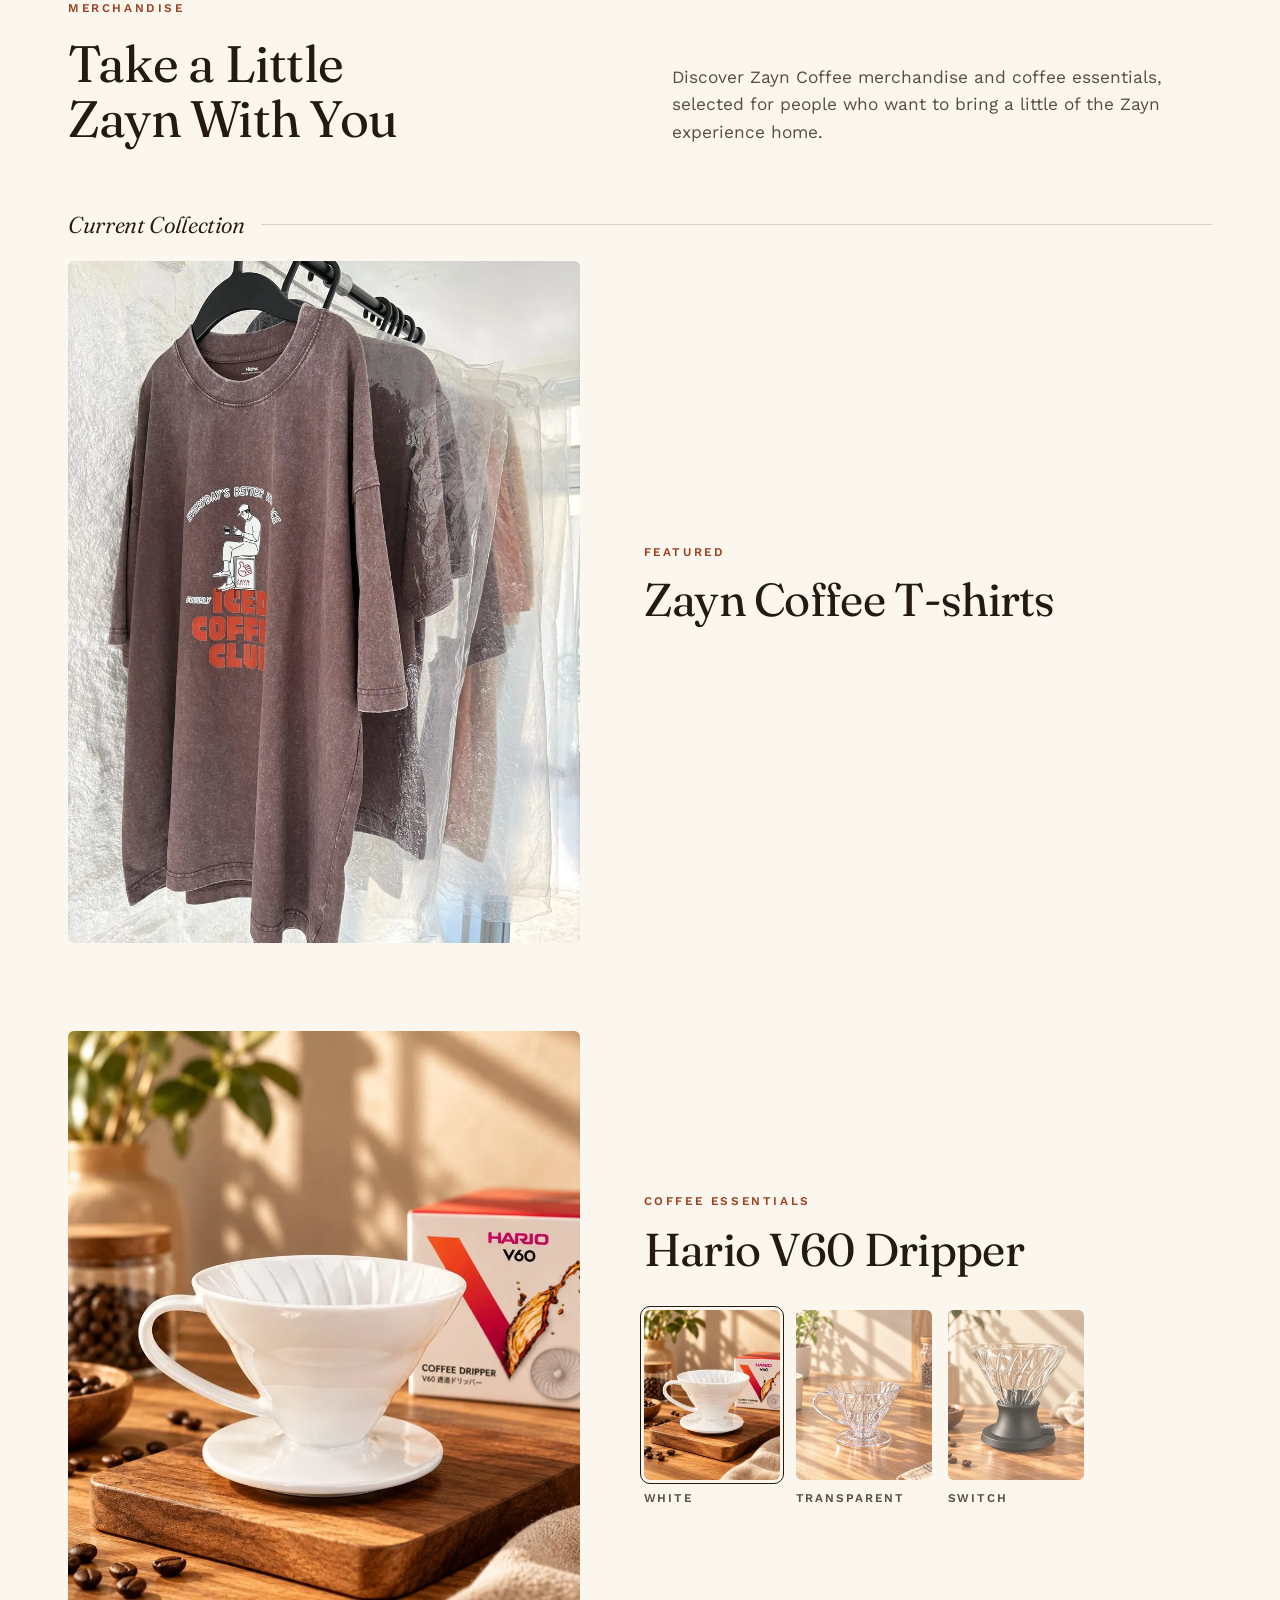
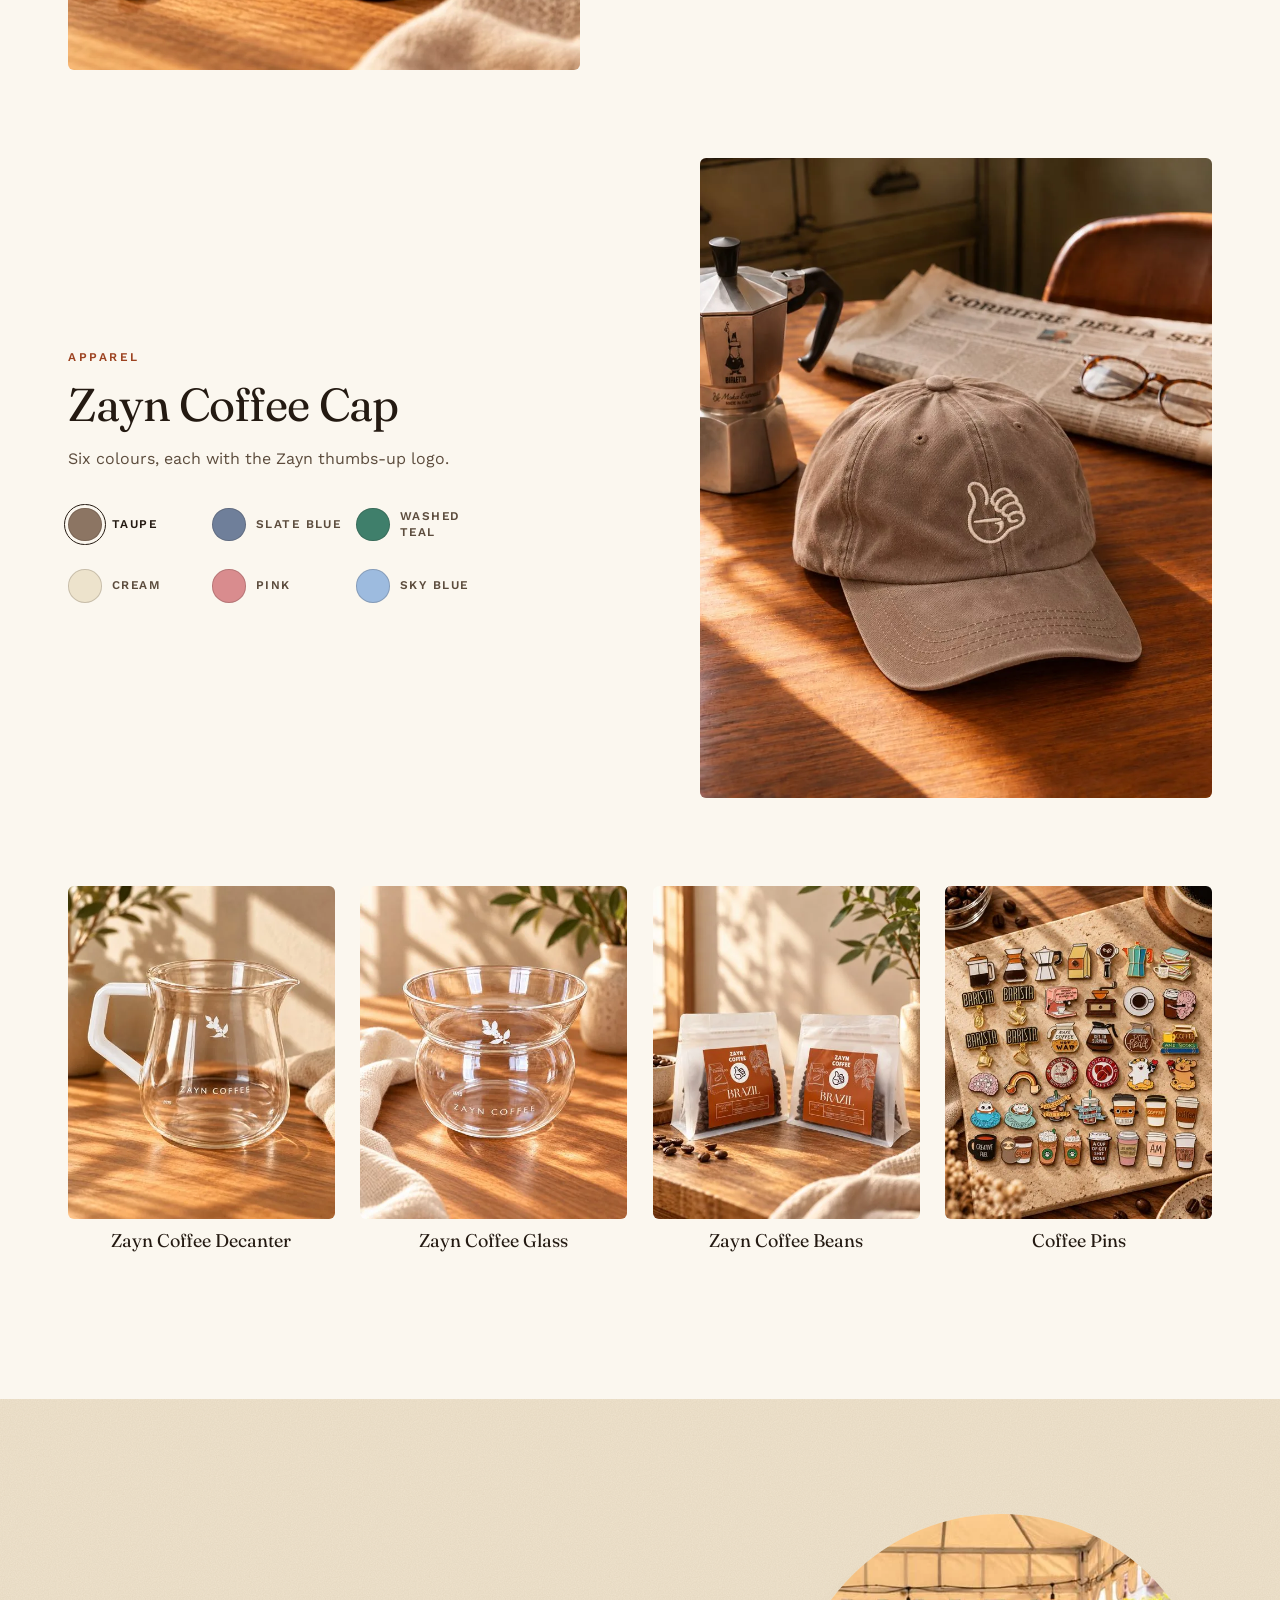
==== commit 182fbd84: "Add Zayn Coffee Cap feature with six colour swatches Mirrored merchandise feature (photo right) afte" ====
--- a/index.html
+++ b/index.html
@@ -48,7 +48,7 @@
 <link rel="preconnect" href="https://fonts.gstatic.com" crossorigin>
 <link href="https://fonts.googleapis.com/css2?family=Fraunces:ital,opsz,wght@0,9..144,300..600;1,9..144,300..500&family=Work+Sans:wght@400;500;600&display=swap" rel="stylesheet">
 <link rel="preload" as="image" href="assets/img/hero/cup-hallway-960.webp" imagesrcset="assets/img/hero/cup-hallway-480.webp 480w, assets/img/hero/cup-hallway-960.webp 960w" imagesizes="(min-width: 960px) 40vw, 86vw">
-<link rel="stylesheet" href="css/site.css?v=20261016">
+<link rel="stylesheet" href="css/site.css?v=20261022">
 
 <script type="application/ld+json">
 {
@@ -661,6 +661,27 @@
         </div>
       </div>
 
+      <!-- Feature: Zayn Coffee Cap - mirrored layout (photo right), colour swatches swap the photo
+           (same js/main.js handler as the V60). Photos: Images from Client/Merchandise Edited. -->
+      <div class="merch-feature merch-feature--cap reveal" data-variants>
+        <figure class="mf-main mf-main--photo">
+          <img data-variant-main src="assets/img/merch/edited/cap-taupe-960.webp" srcset="assets/img/merch/edited/cap-taupe-480.webp 480w, assets/img/merch/edited/cap-taupe-960.webp 960w" sizes="(min-width: 600px) 46vw, 92vw" width="960" height="1202" loading="lazy" decoding="async" alt="Taupe Zayn Coffee cap with the thumbs-up logo on a sunlit wooden table">
+        </figure>
+        <div class="mf-side">
+          <p class="mf-label">Apparel</p>
+          <h4 class="mf-name">Zayn Coffee Cap</h4>
+          <p class="mf-note">Six colours, each with the Zayn thumbs-up logo.</p>
+          <ul class="mf-swatches" aria-label="Zayn Coffee Cap colours">
+            <li><button type="button" aria-pressed="true" data-img="assets/img/merch/edited/cap-taupe" data-alt="Taupe Zayn Coffee cap with the thumbs-up logo on a sunlit wooden table"><span class="dot" style="--c:#8C7563"></span><span>Taupe</span></button></li>
+            <li><button type="button" aria-pressed="false" data-img="assets/img/merch/edited/cap-slate-blue" data-alt="Slate blue Zayn Coffee cap with the thumbs-up logo on a sunlit wooden table"><span class="dot" style="--c:#6F7F9A"></span><span>Slate Blue</span></button></li>
+            <li><button type="button" aria-pressed="false" data-img="assets/img/merch/edited/cap-washed-teal" data-alt="Washed teal Zayn Coffee cap with the thumbs-up logo on a sunlit wooden table"><span class="dot" style="--c:#3F7F6B"></span><span>Washed Teal</span></button></li>
+            <li><button type="button" aria-pressed="false" data-img="assets/img/merch/edited/cap-cream" data-alt="Cream Zayn Coffee cap with the thumbs-up logo on a sunlit wooden table"><span class="dot" style="--c:#EDE3CC"></span><span>Cream</span></button></li>
+            <li><button type="button" aria-pressed="false" data-img="assets/img/merch/edited/cap-pink" data-alt="Pink Zayn Coffee cap with the thumbs-up logo on a sunlit wooden table"><span class="dot" style="--c:#D98C8E"></span><span>Pink</span></button></li>
+            <li><button type="button" aria-pressed="false" data-img="assets/img/merch/edited/cap-sky-blue" data-alt="Sky blue Zayn Coffee cap with the thumbs-up logo on a sunlit wooden table"><span class="dot" style="--c:#9DBBDF"></span><span>Sky Blue</span></button></li>
+          </ul>
+        </div>
+      </div>
+
       <!-- Collection: swipeable strip on phones -->
       <ul class="merch-grid">
         <li class="merch-item reveal">
--- a/css/site.css
+++ b/css/site.css
@@ -696,6 +696,28 @@
   display: block; margin-top: 0.6rem; font-size: var(--fs-label); font-weight: 600;
   letter-spacing: 0.16em; text-transform: uppercase; color: var(--ink-soft);
 }
+/* Zayn Coffee Cap: mirrored feature (photo right) with round colour swatches */
+.merch-feature--cap{ grid-template-columns: minmax(0, 1fr) minmax(0, 0.9fr); }
+.merch-feature--cap .mf-main{ order: 2; aspect-ratio: 4 / 5; }
+.merch-feature--cap .mf-main img{ object-position: 50% 55%; }
+.mf-note{ margin: calc(clamp(1.5rem, 3vw, 2.2rem) * -0.55) 0 clamp(1.3rem, 2.6vw, 1.9rem); }
+.mf-swatches{ display: grid; grid-template-columns: repeat(3, minmax(0, 1fr)); gap: 1.1rem 0.75rem; max-width: 420px; }
+.mf-swatches button{
+  display: flex; align-items: center; gap: 0.65rem; width: 100%; min-height: 44px; padding: 0;
+  background: none; border: 0; cursor: pointer; text-align: left; font: inherit;
+}
+.mf-swatches .dot{
+  flex: none; width: 2.1rem; height: 2.1rem; border-radius: 50%; background: var(--c);
+  box-shadow: inset 0 0 0 1px rgba(36,26,18,0.18); outline: 1.5px solid transparent; outline-offset: 3px;
+  transition: outline-color var(--dur-fast) var(--ease), transform var(--dur-fast) var(--ease);
+}
+.mf-swatches button:hover .dot{ transform: scale(1.06); }
+.mf-swatches button[aria-pressed="true"] .dot{ outline-color: var(--ink); }
+.mf-swatches span:not(.dot){
+  font-size: var(--fs-label); font-weight: 600; letter-spacing: 0.12em; text-transform: uppercase;
+  color: var(--ink-soft); line-height: 1.3;
+}
+.mf-swatches button[aria-pressed="true"] span:not(.dot){ color: var(--ink); }
 /* Collection row: four products, evenly aligned */
 .merch-grid{ display: grid; grid-template-columns: repeat(4, minmax(0, 1fr)); gap: clamp(1rem, 2vw, 1.6rem); margin-bottom: 2rem; }
 .merch-item img{ width: 100%; aspect-ratio: 4 / 5; object-fit: cover; border-radius: var(--radius-sm); }
@@ -725,6 +747,9 @@
   .merch-feature--v60 .mf-main{ aspect-ratio: 4 / 5; }
   .merch-feature--v60 .mf-variants img{ aspect-ratio: 1; }
   .merch-feature--v60 .mf-variants span{ margin-top: 0.45rem; letter-spacing: 0.12em; text-align: center; }
+  .merch-feature--cap .mf-main{ order: 3; }
+  .merch-feature--cap .mf-note{ order: 2; margin: -0.4rem 0 1rem; }
+  .merch-feature--cap .mf-swatches{ order: 4; max-width: none; margin-top: 1rem; gap: 0.6rem 0.5rem; }
   .merch-name{ font-size: 1.05rem; }
 }
 
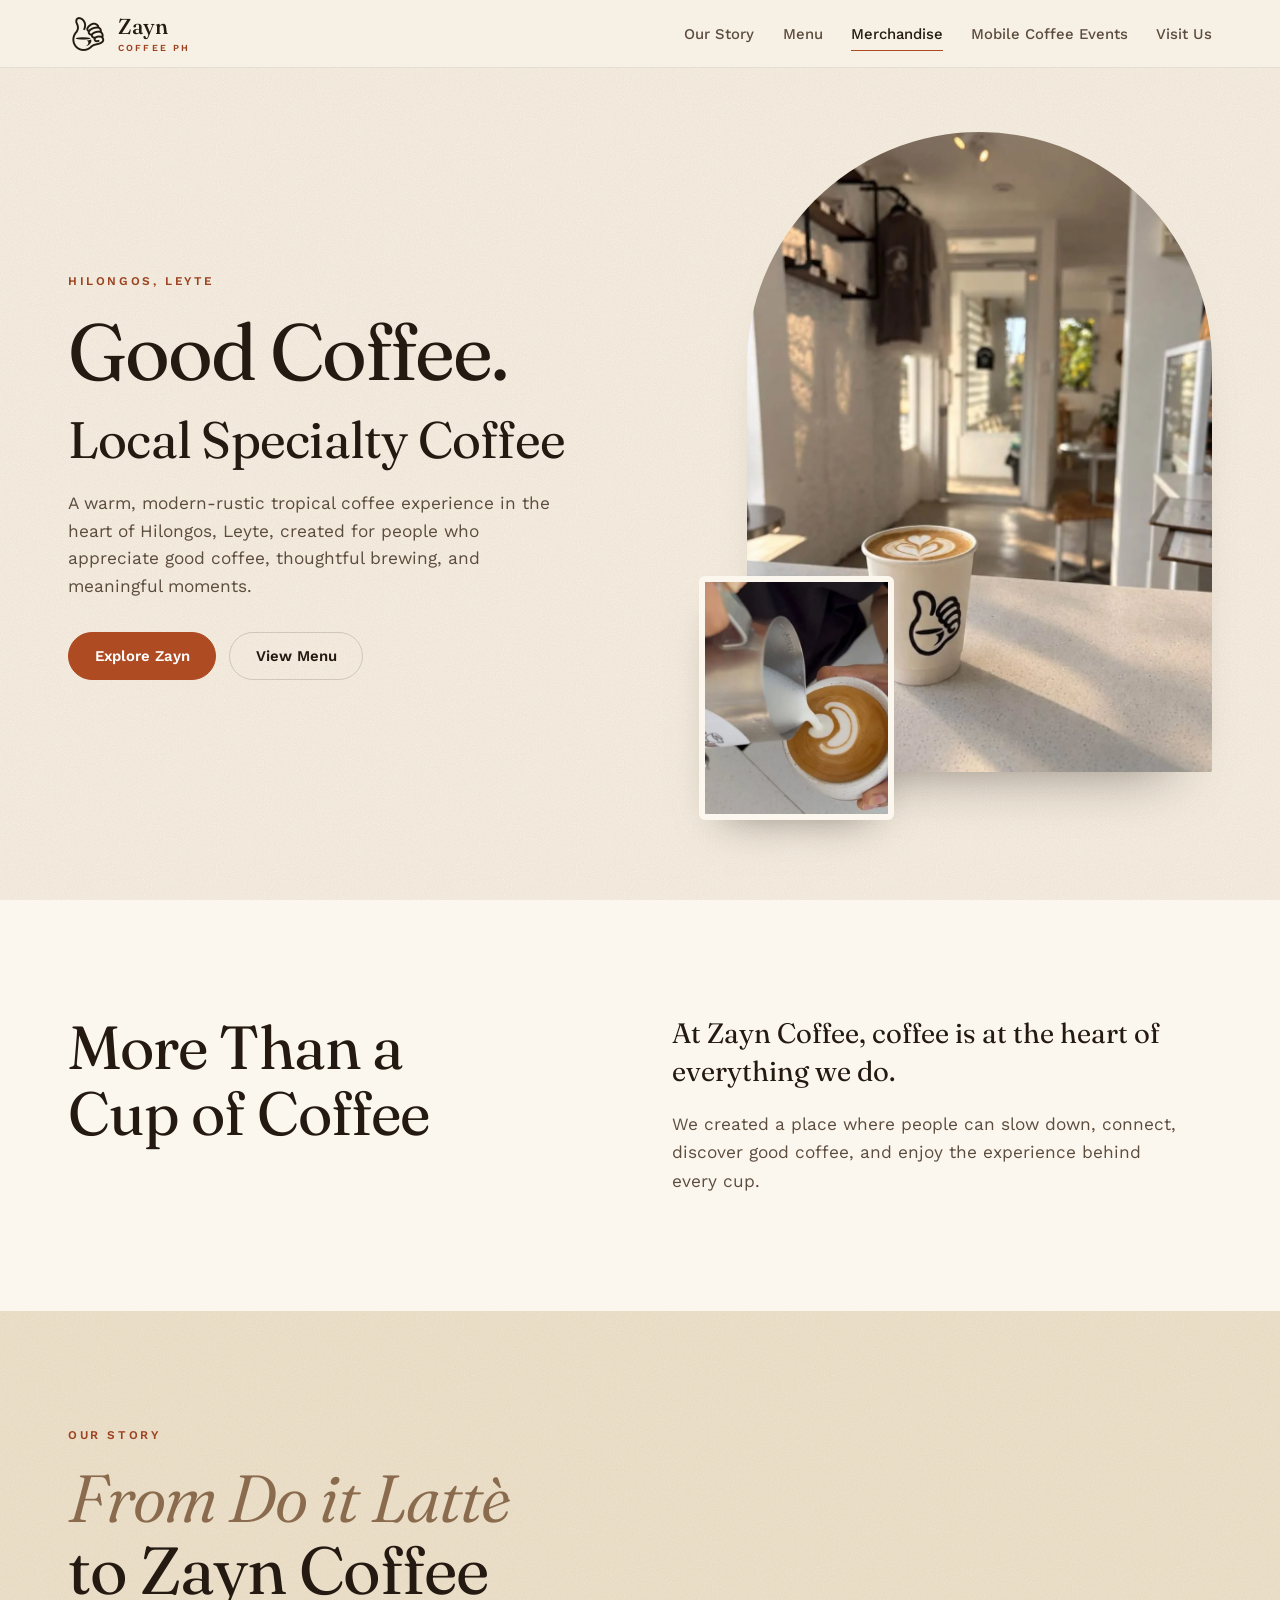
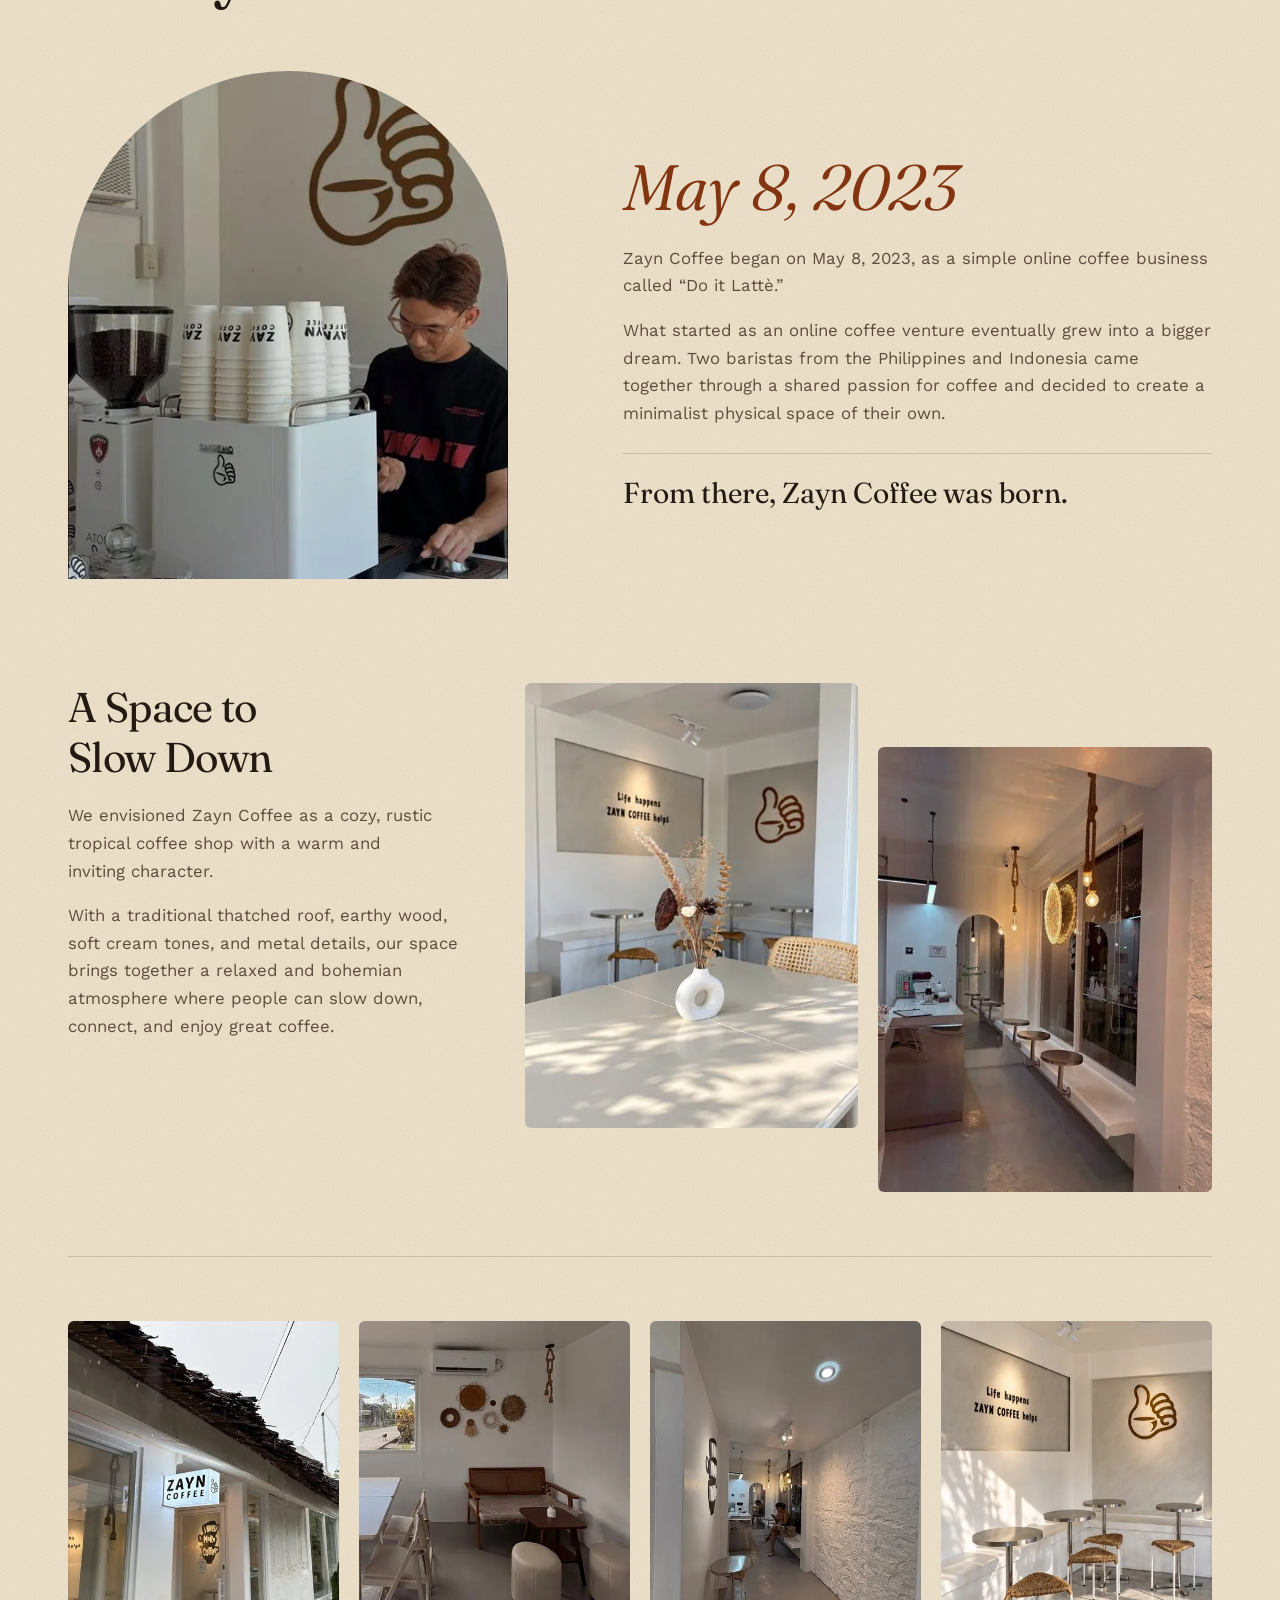
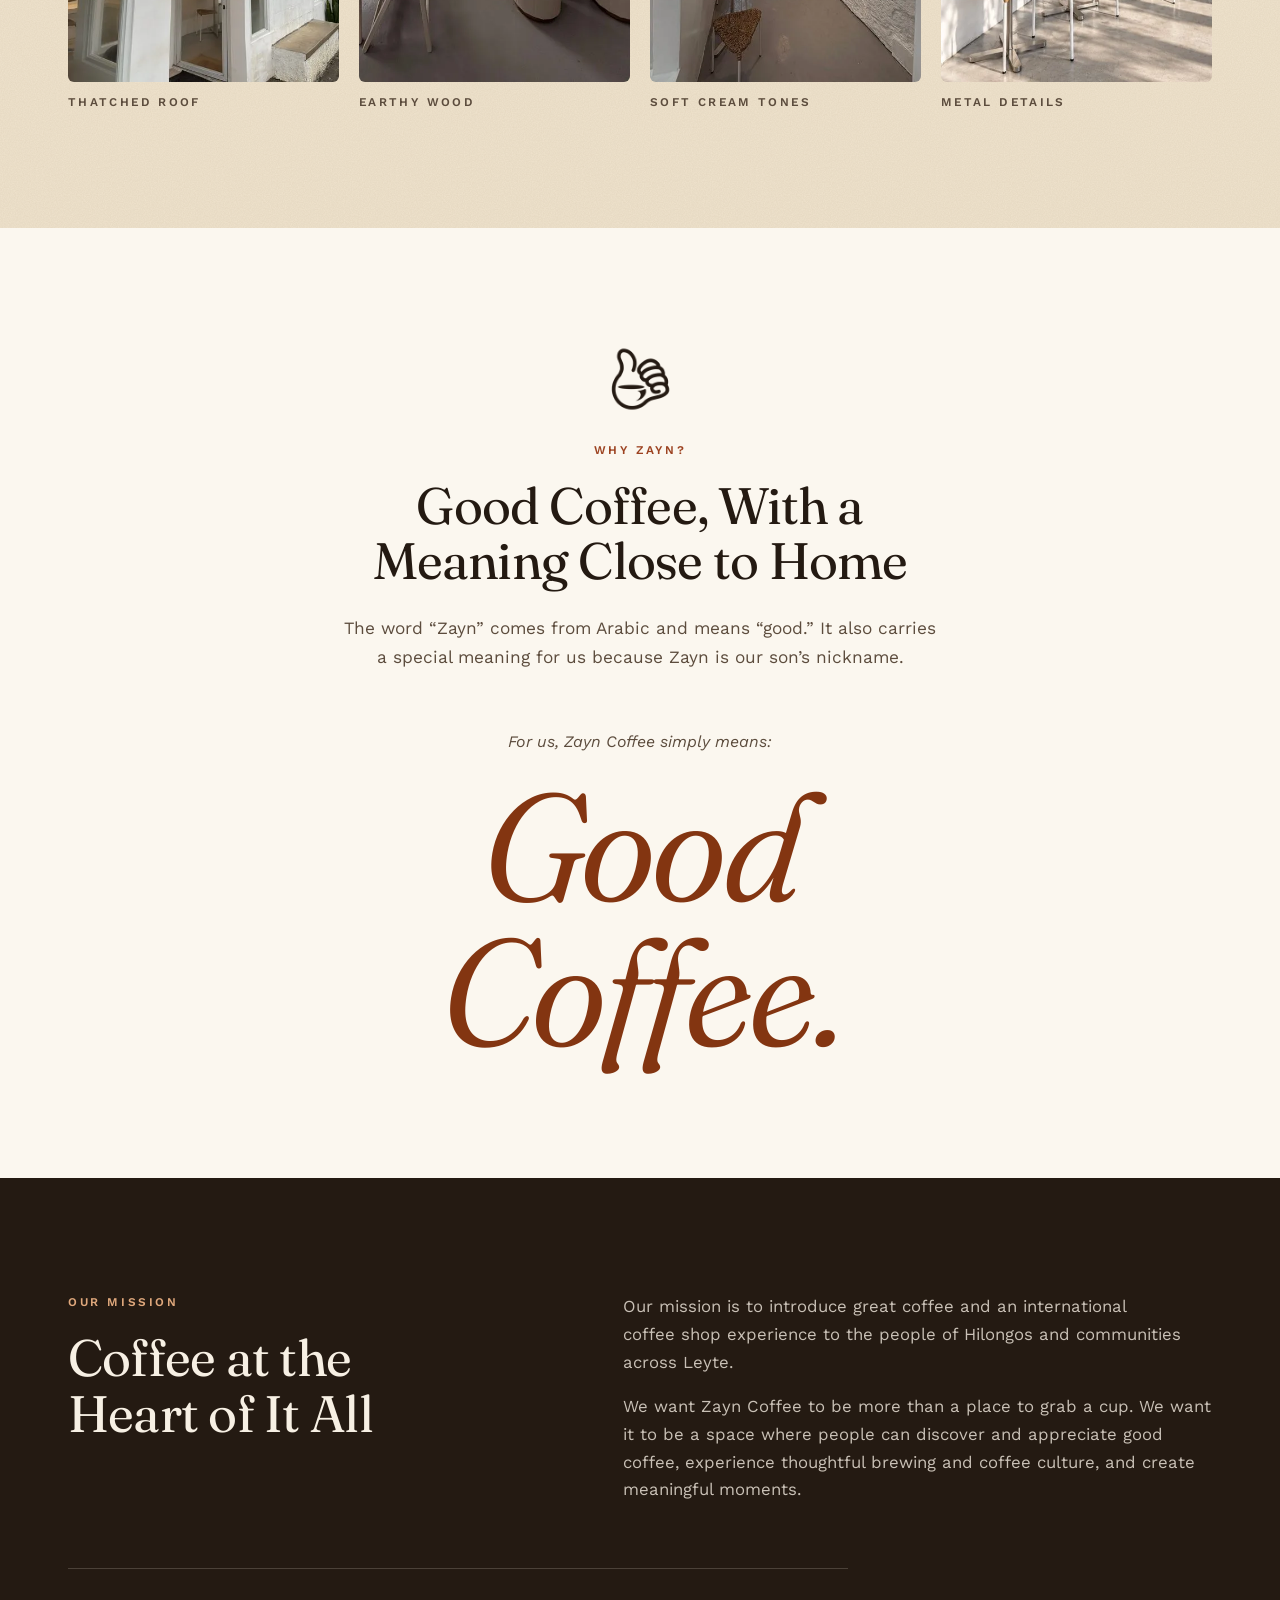
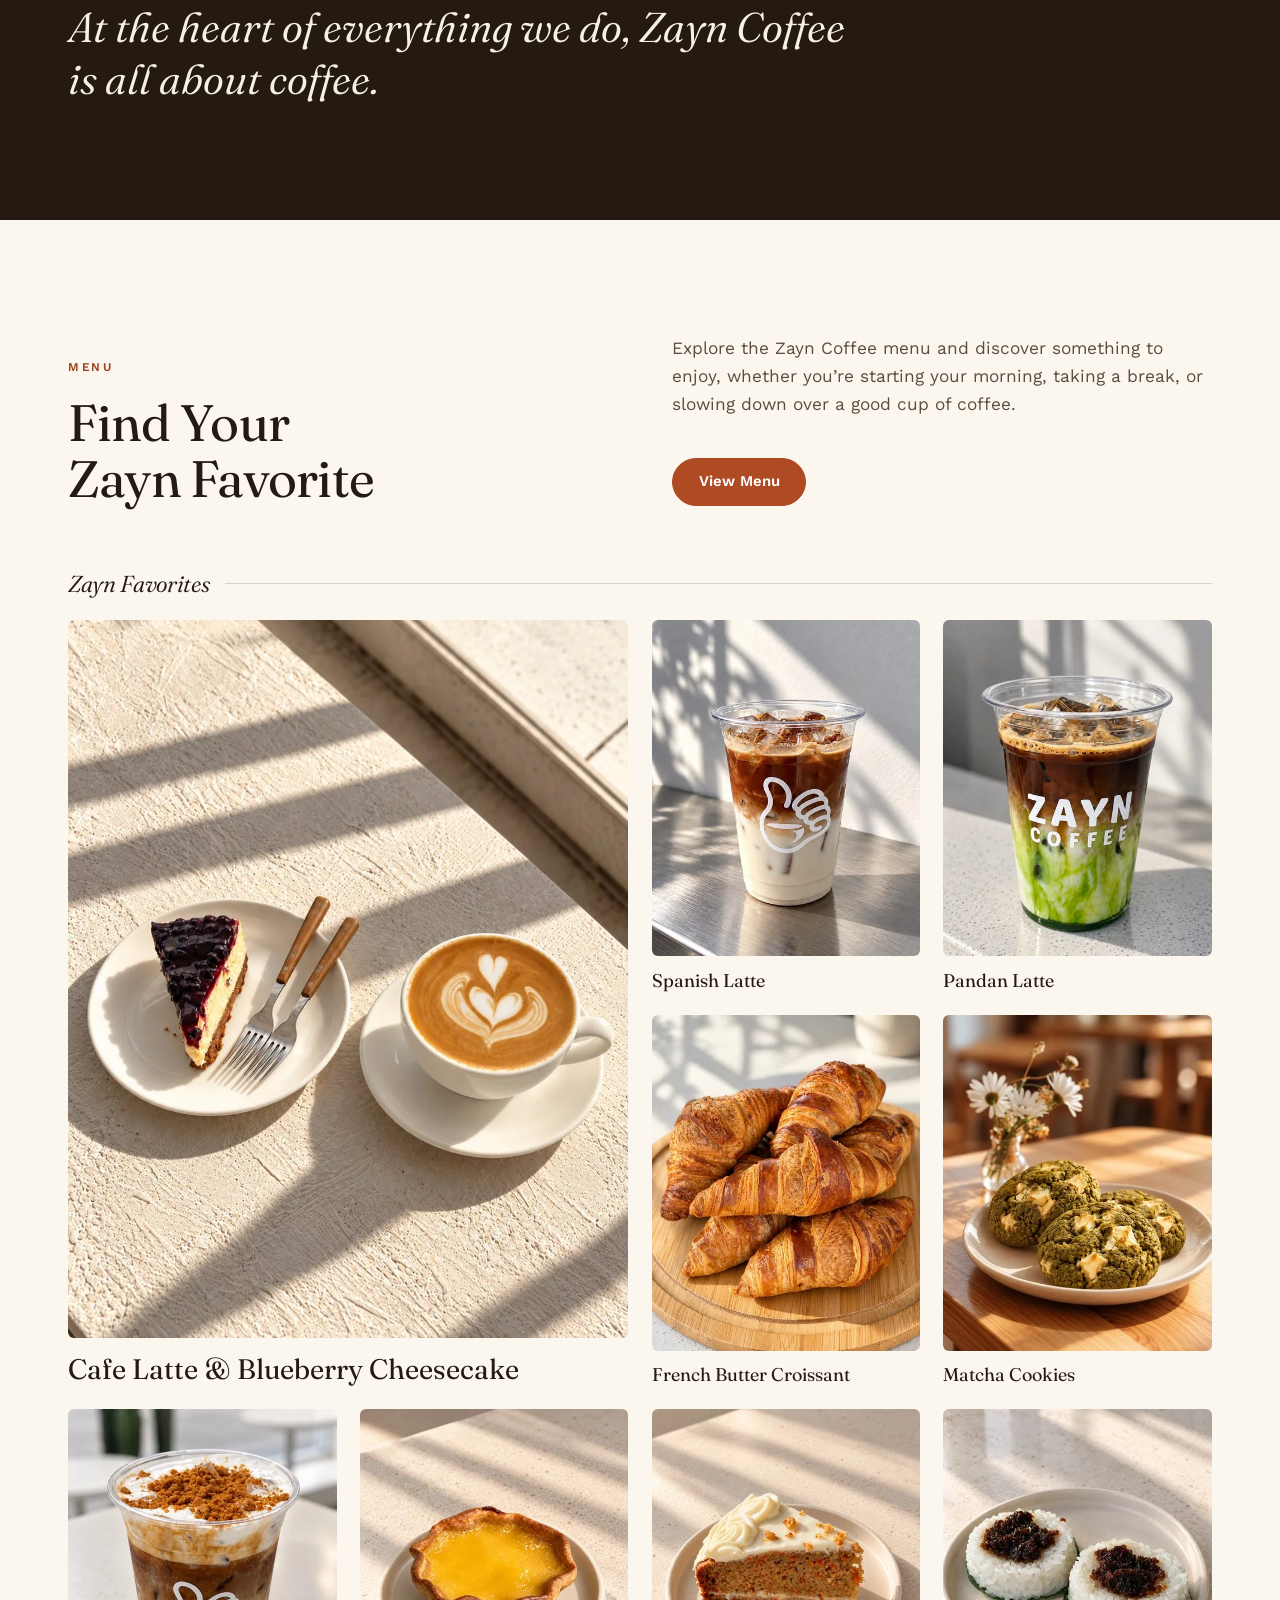
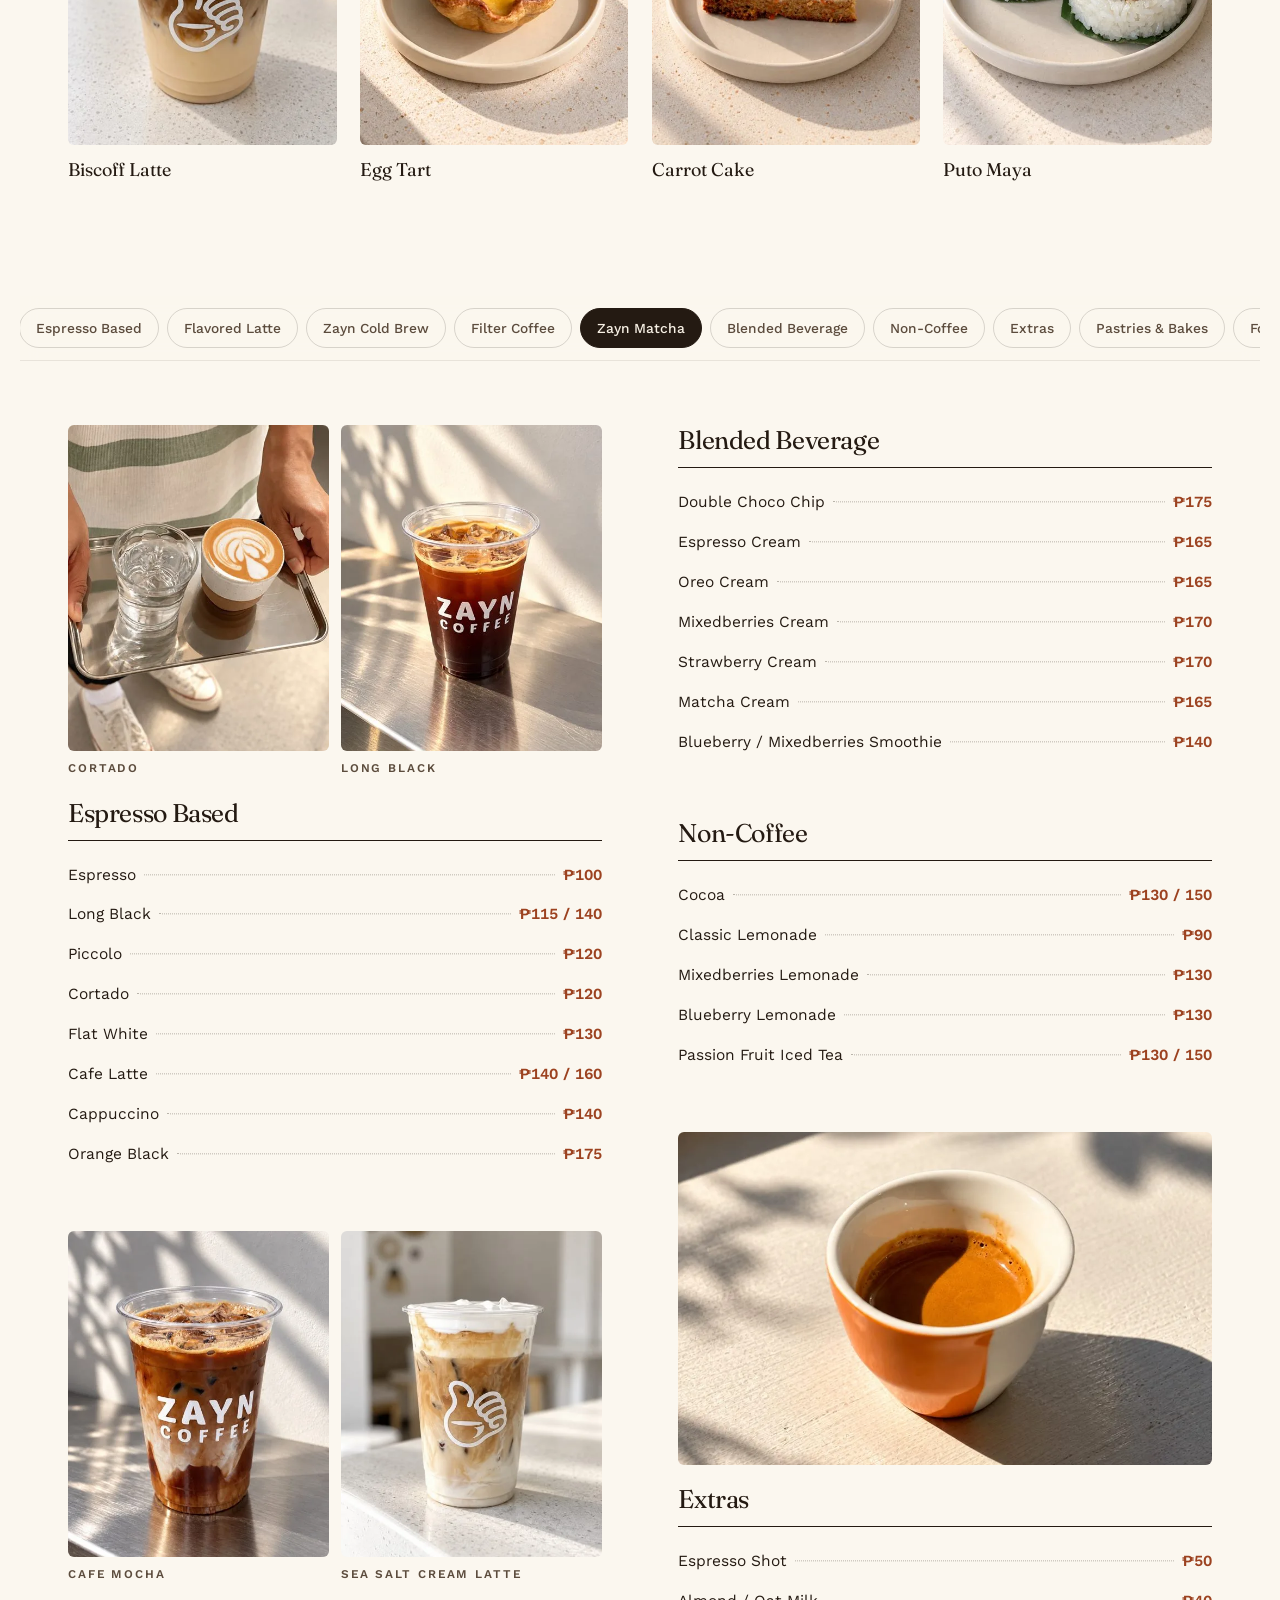
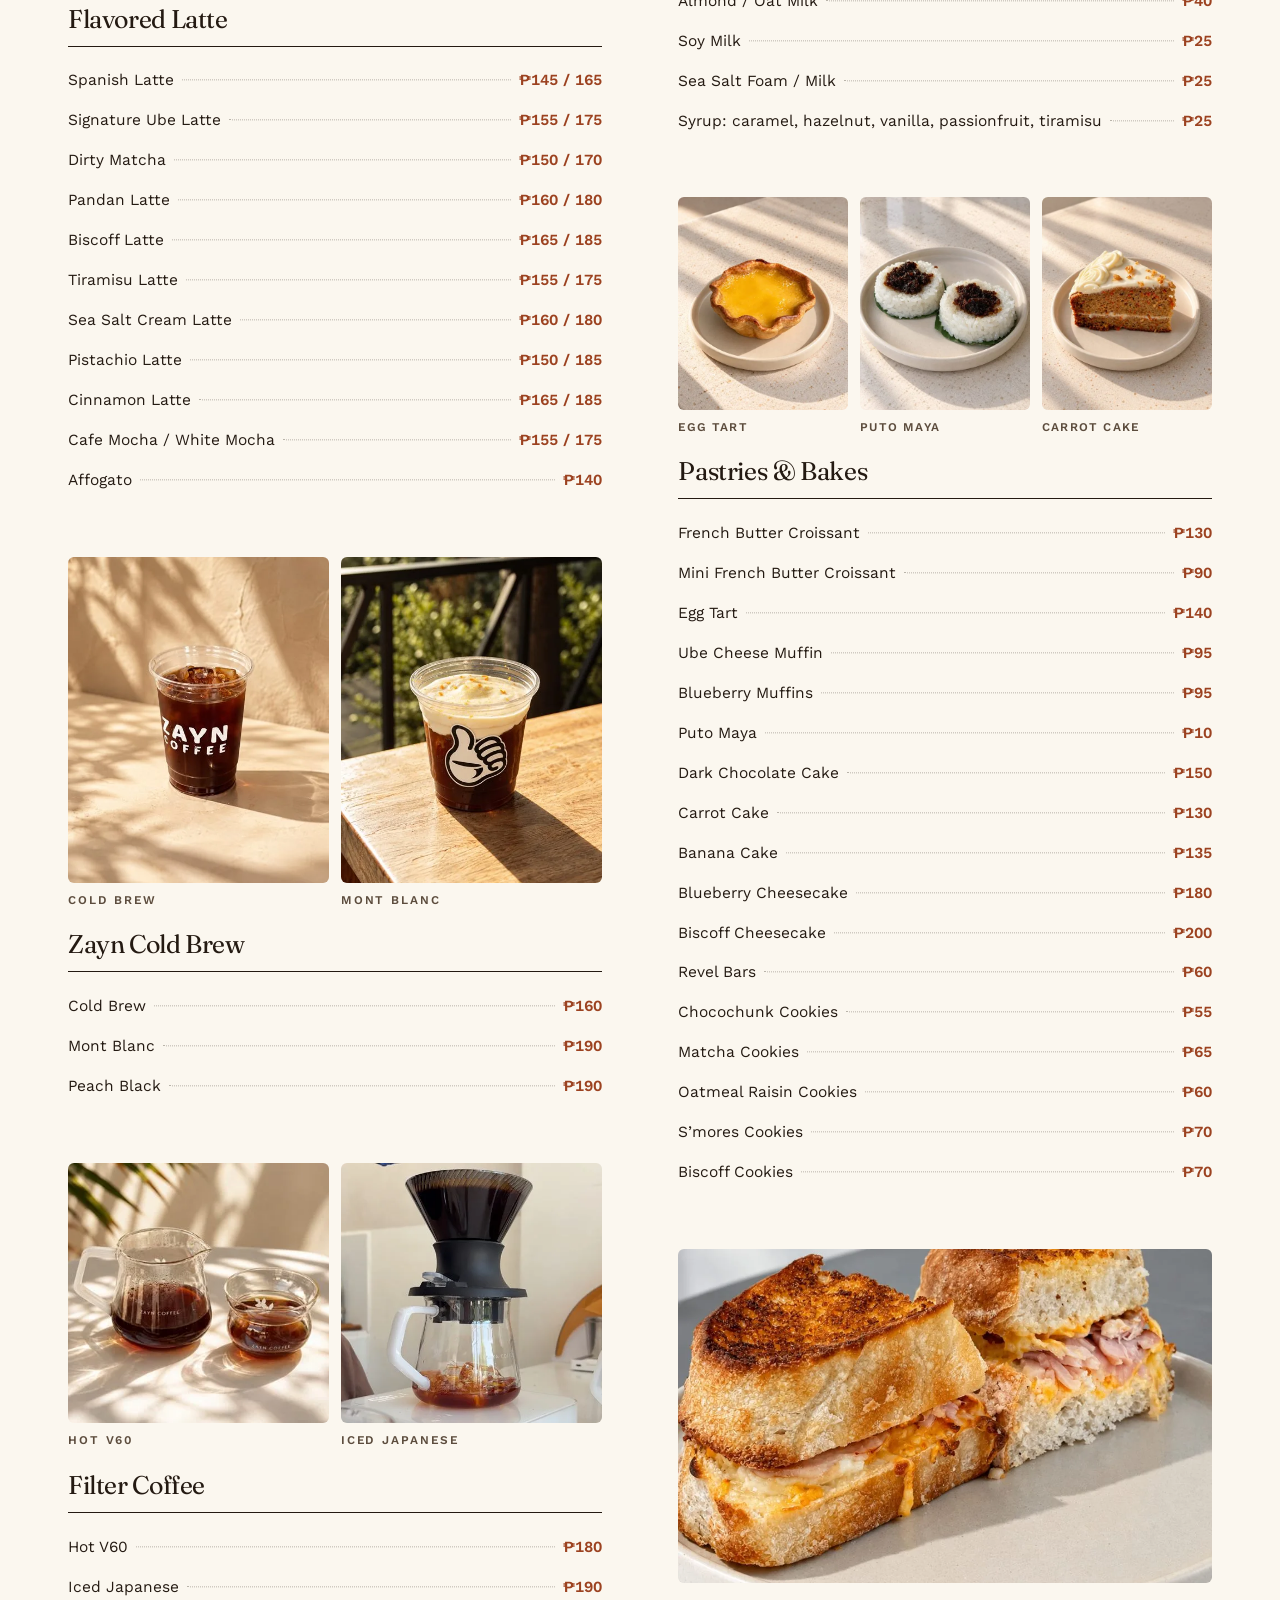
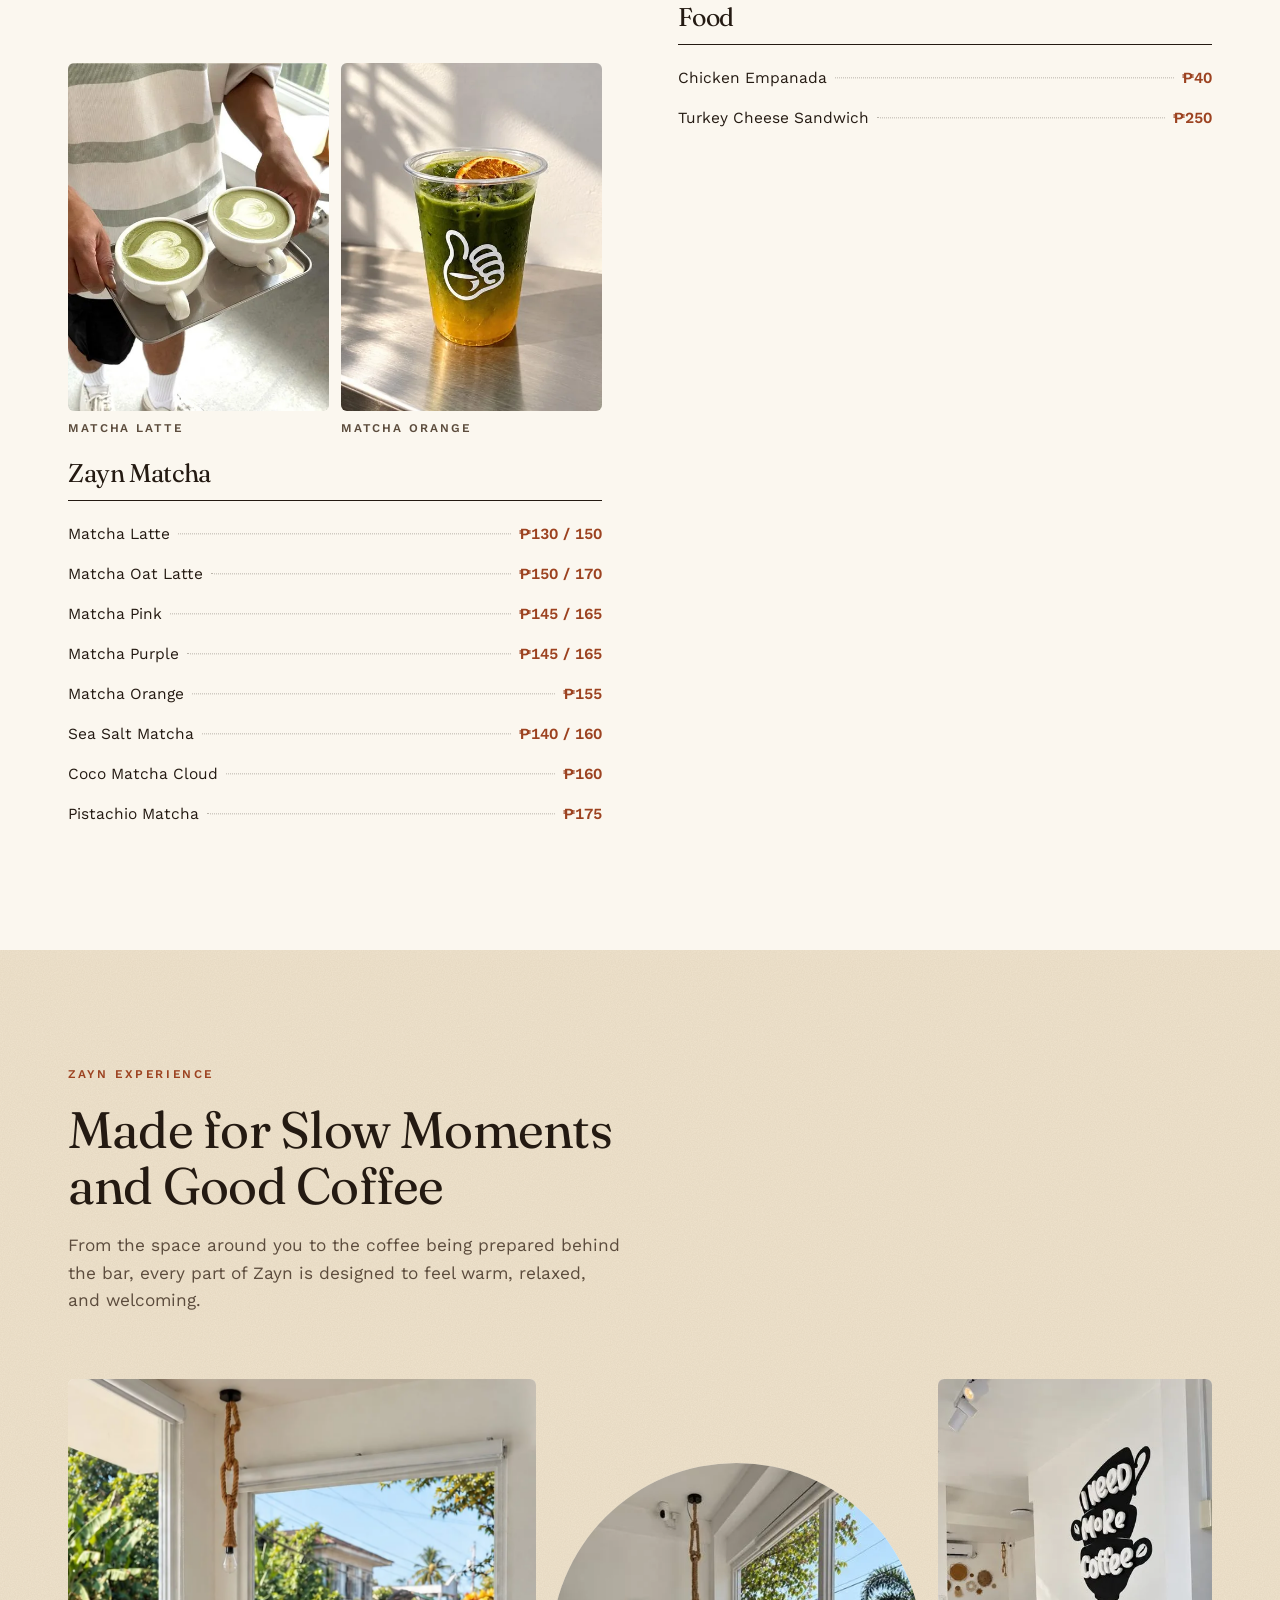
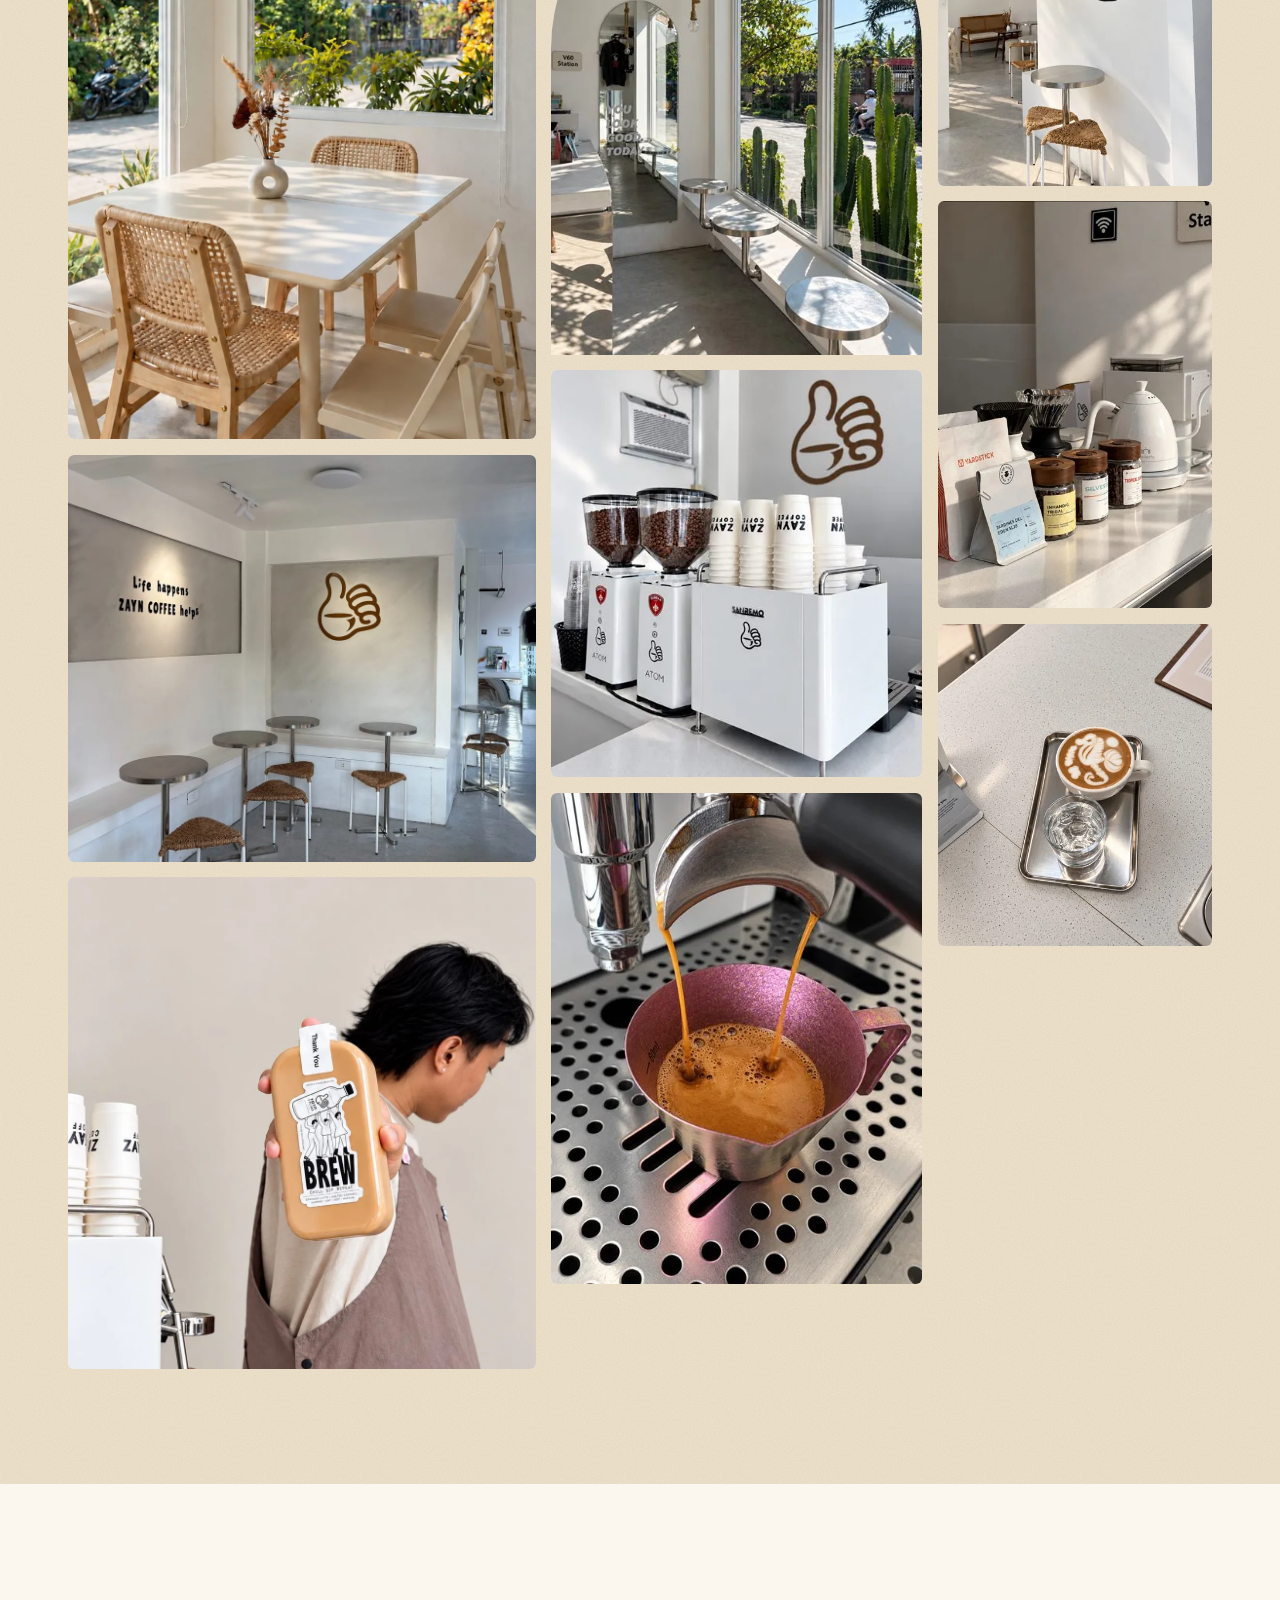
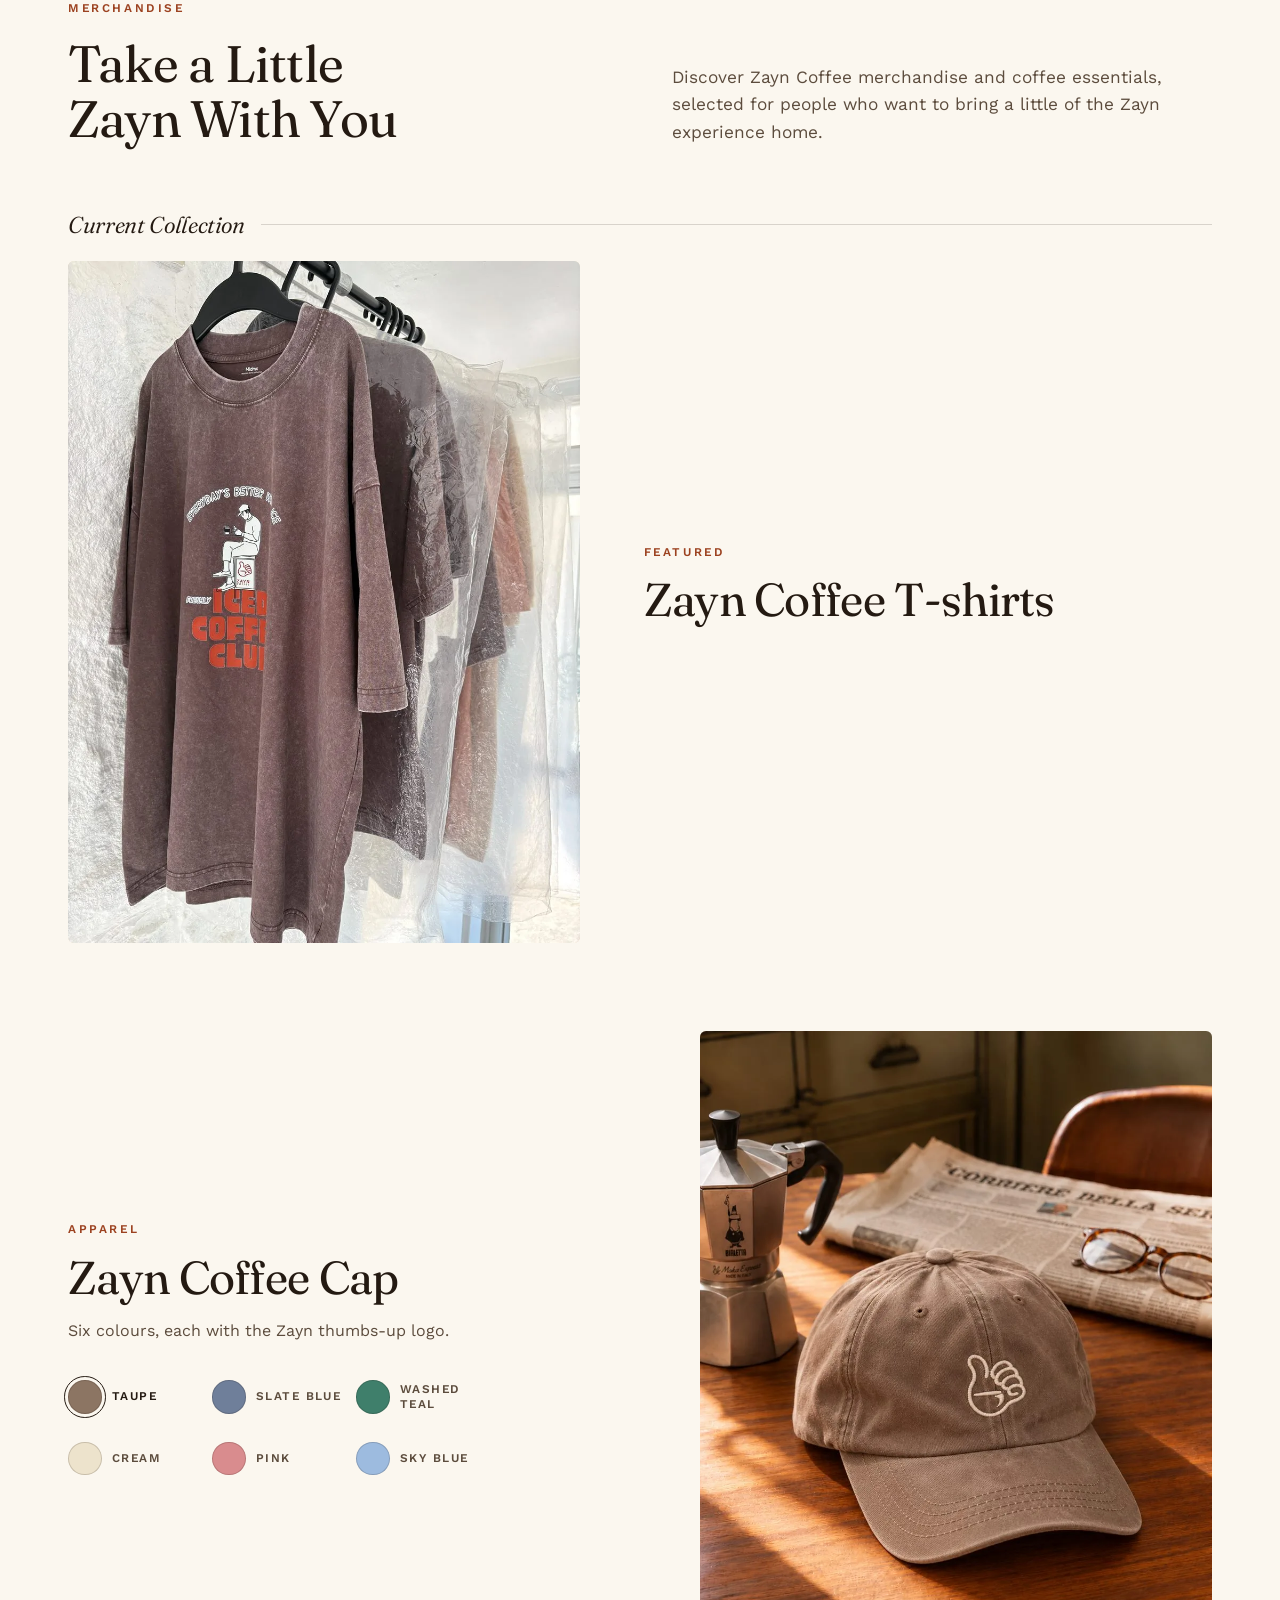
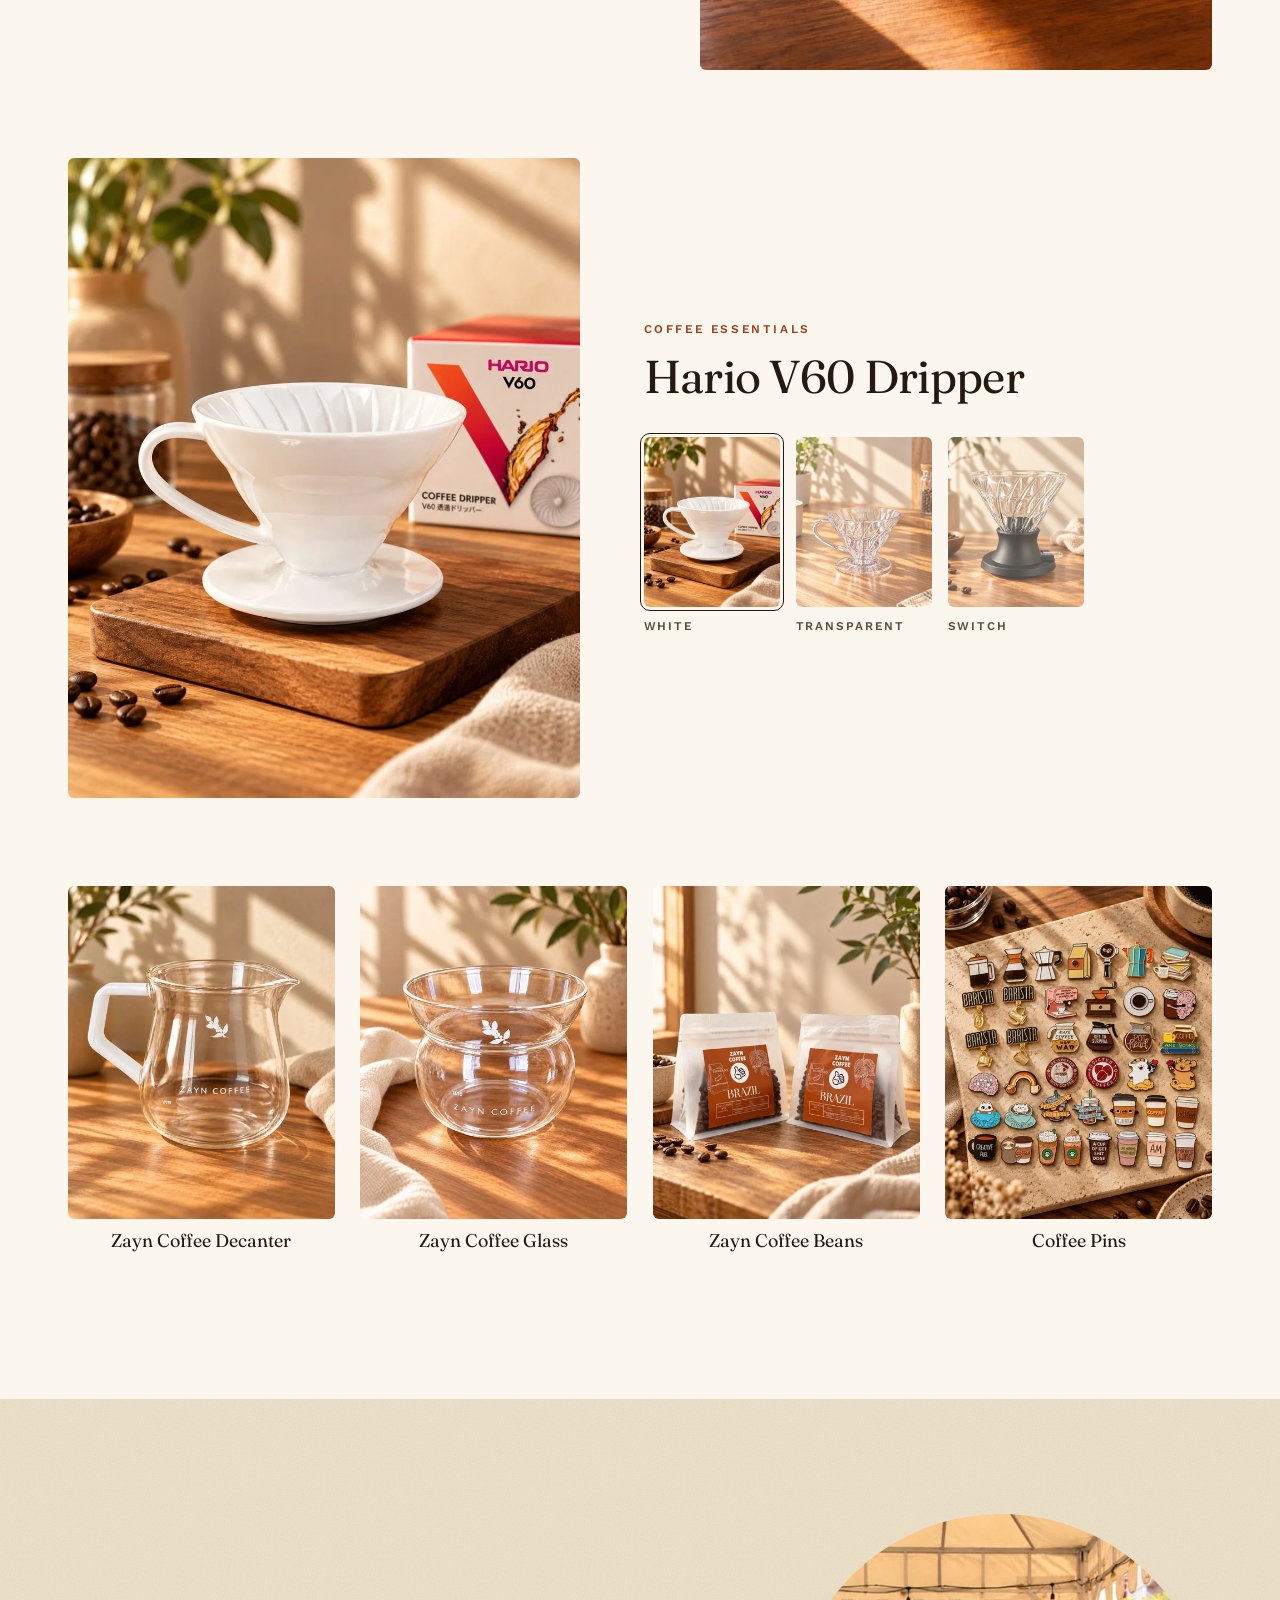
==== commit 4c4d5cf8: "Show the Zayn Coffee Cap before the Hario V60 in Merchandise Co-Authored-By: Claude Opus 5.5 <norepl" ====
--- a/index.html
+++ b/index.html
@@ -644,23 +644,6 @@
         </div>
       </div>
 
-      <!-- Feature: Hario V60 Dripper - large photo left, variant swatches right.
-           Swatches swap the photo (js/main.js). Photos: Images from Client/Merchandise Edited. -->
-      <div class="merch-feature merch-feature--v60 reveal" data-variants>
-        <figure class="mf-main mf-main--photo">
-          <img data-variant-main src="assets/img/merch/edited/v60-white-960.webp" srcset="assets/img/merch/edited/v60-white-480.webp 480w, assets/img/merch/edited/v60-white-960.webp 960w" sizes="(min-width: 600px) 46vw, 92vw" width="960" height="1200" loading="lazy" decoding="async" alt="White Hario V60 dripper on a wooden board beside its box">
-        </figure>
-        <div class="mf-side">
-          <p class="mf-label">Coffee essentials</p>
-          <h4 class="mf-name">Hario V60 Dripper</h4>
-          <ul class="mf-variants" aria-label="Hario V60 Dripper variants">
-            <li><button type="button" aria-pressed="true" data-img="assets/img/merch/edited/v60-white" data-alt="White Hario V60 dripper on a wooden board beside its box"><img src="assets/img/merch/edited/v60-white-480.webp" width="480" height="600" loading="lazy" decoding="async" alt=""><span>White</span></button></li>
-            <li><button type="button" aria-pressed="false" data-img="assets/img/merch/edited/v60-clear" data-alt="Transparent Hario V60 dripper on a wooden table in warm sunlight"><img src="assets/img/merch/edited/v60-clear-480.webp" width="480" height="576" loading="lazy" decoding="async" alt=""><span>Transparent</span></button></li>
-            <li><button type="button" aria-pressed="false" data-img="assets/img/merch/edited/v60-switch" data-alt="Hario Switch V60 glass dripper with a black base on a wooden table"><img src="assets/img/merch/edited/v60-switch-480.webp" width="480" height="526" loading="lazy" decoding="async" alt=""><span>Switch</span></button></li>
-          </ul>
-        </div>
-      </div>
-
       <!-- Feature: Zayn Coffee Cap - mirrored layout (photo right), colour swatches swap the photo
            (same js/main.js handler as the V60). Photos: Images from Client/Merchandise Edited. -->
       <div class="merch-feature merch-feature--cap reveal" data-variants>
@@ -682,6 +665,23 @@
         </div>
       </div>
 
+      <!-- Feature: Hario V60 Dripper - large photo left, variant swatches right.
+           Swatches swap the photo (js/main.js). Photos: Images from Client/Merchandise Edited. -->
+      <div class="merch-feature merch-feature--v60 reveal" data-variants>
+        <figure class="mf-main mf-main--photo">
+          <img data-variant-main src="assets/img/merch/edited/v60-white-960.webp" srcset="assets/img/merch/edited/v60-white-480.webp 480w, assets/img/merch/edited/v60-white-960.webp 960w" sizes="(min-width: 600px) 46vw, 92vw" width="960" height="1200" loading="lazy" decoding="async" alt="White Hario V60 dripper on a wooden board beside its box">
+        </figure>
+        <div class="mf-side">
+          <p class="mf-label">Coffee essentials</p>
+          <h4 class="mf-name">Hario V60 Dripper</h4>
+          <ul class="mf-variants" aria-label="Hario V60 Dripper variants">
+            <li><button type="button" aria-pressed="true" data-img="assets/img/merch/edited/v60-white" data-alt="White Hario V60 dripper on a wooden board beside its box"><img src="assets/img/merch/edited/v60-white-480.webp" width="480" height="600" loading="lazy" decoding="async" alt=""><span>White</span></button></li>
+            <li><button type="button" aria-pressed="false" data-img="assets/img/merch/edited/v60-clear" data-alt="Transparent Hario V60 dripper on a wooden table in warm sunlight"><img src="assets/img/merch/edited/v60-clear-480.webp" width="480" height="576" loading="lazy" decoding="async" alt=""><span>Transparent</span></button></li>
+            <li><button type="button" aria-pressed="false" data-img="assets/img/merch/edited/v60-switch" data-alt="Hario Switch V60 glass dripper with a black base on a wooden table"><img src="assets/img/merch/edited/v60-switch-480.webp" width="480" height="526" loading="lazy" decoding="async" alt=""><span>Switch</span></button></li>
+          </ul>
+        </div>
+      </div>
+
       <!-- Collection: swipeable strip on phones -->
       <ul class="merch-grid">
         <li class="merch-item reveal">
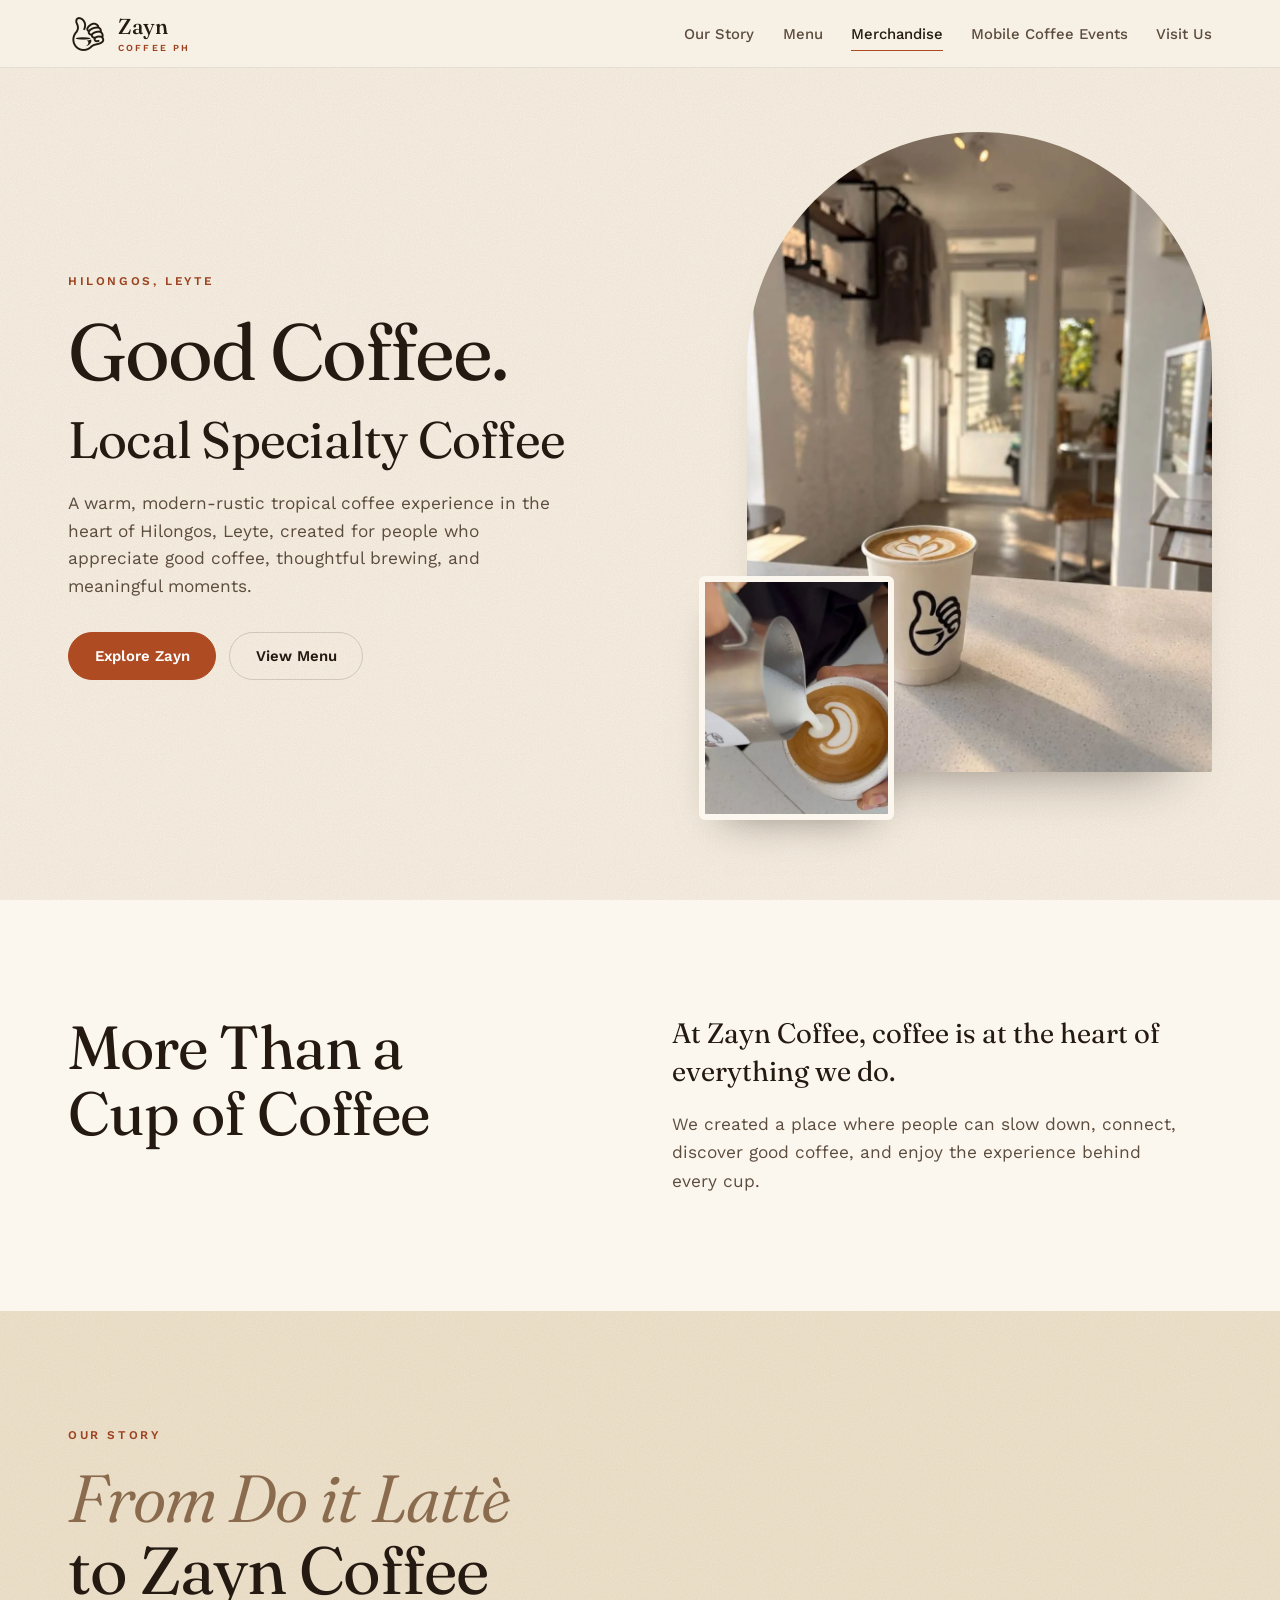
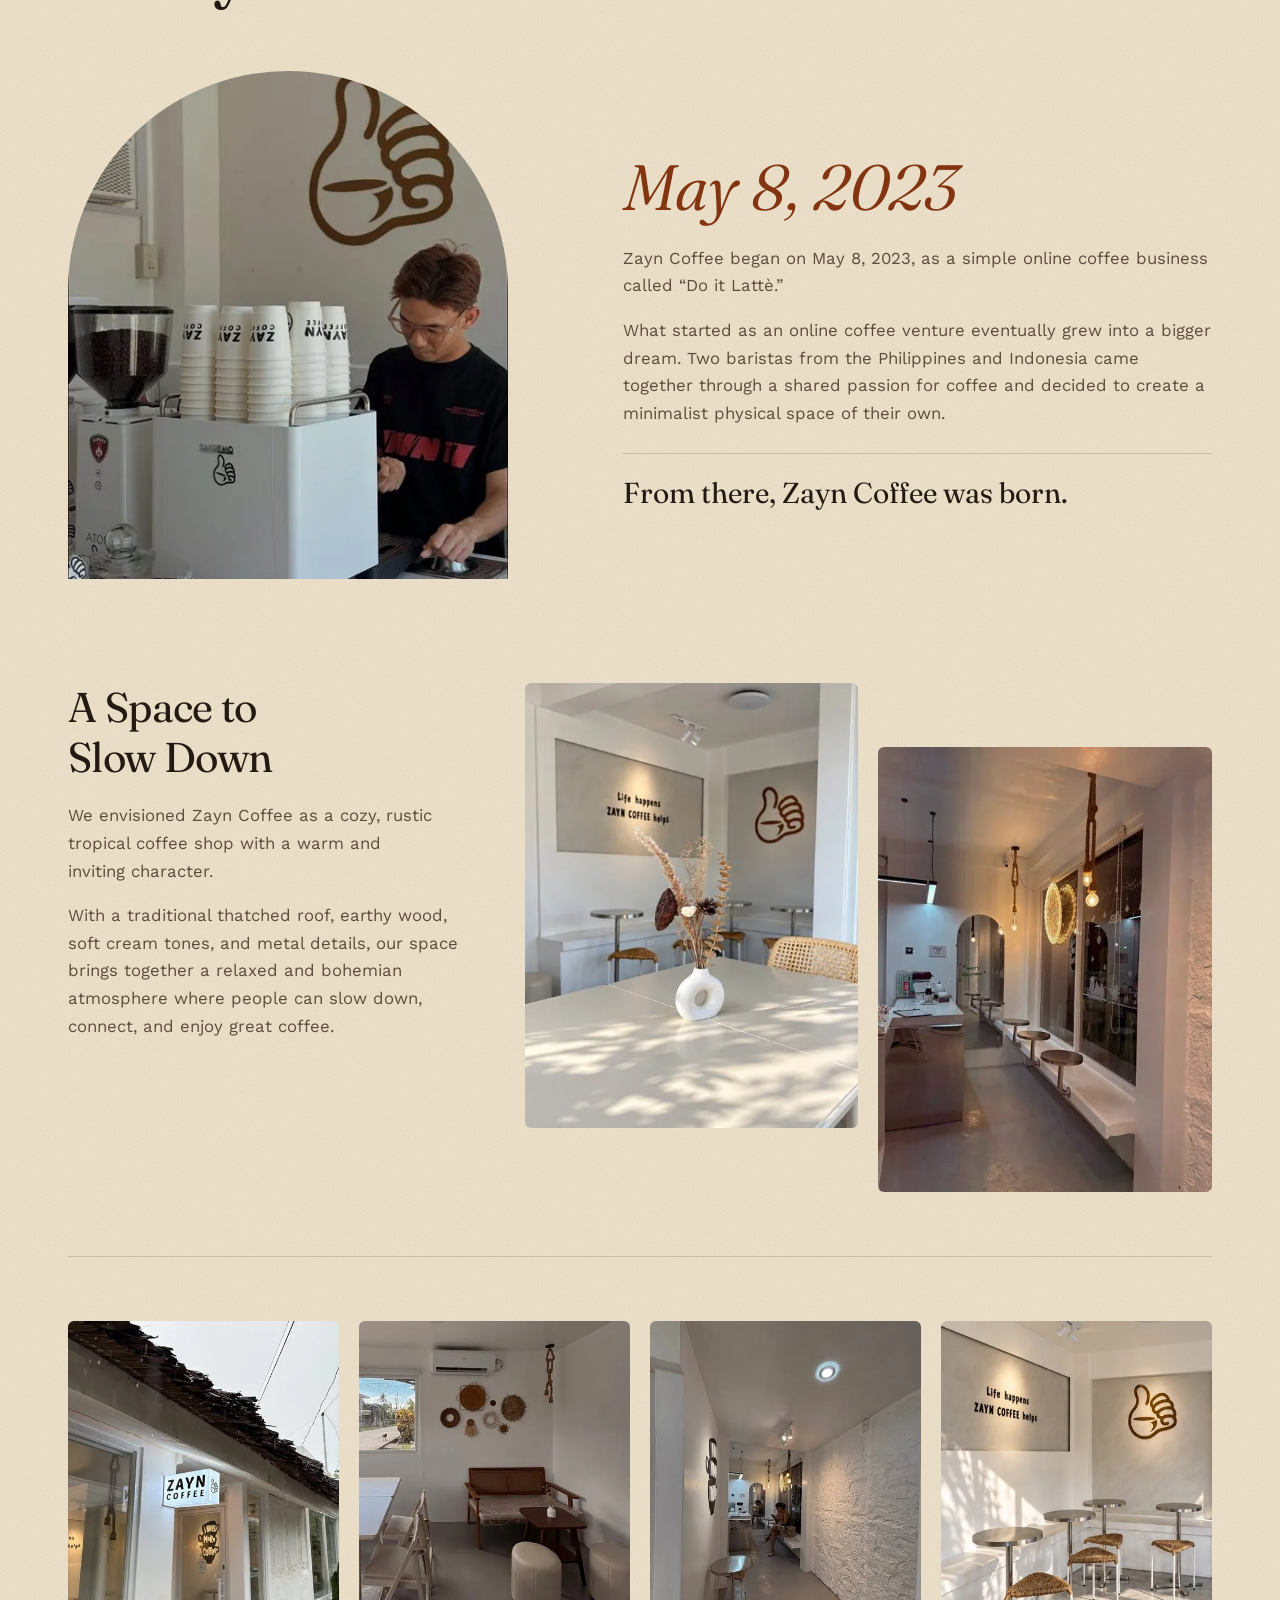
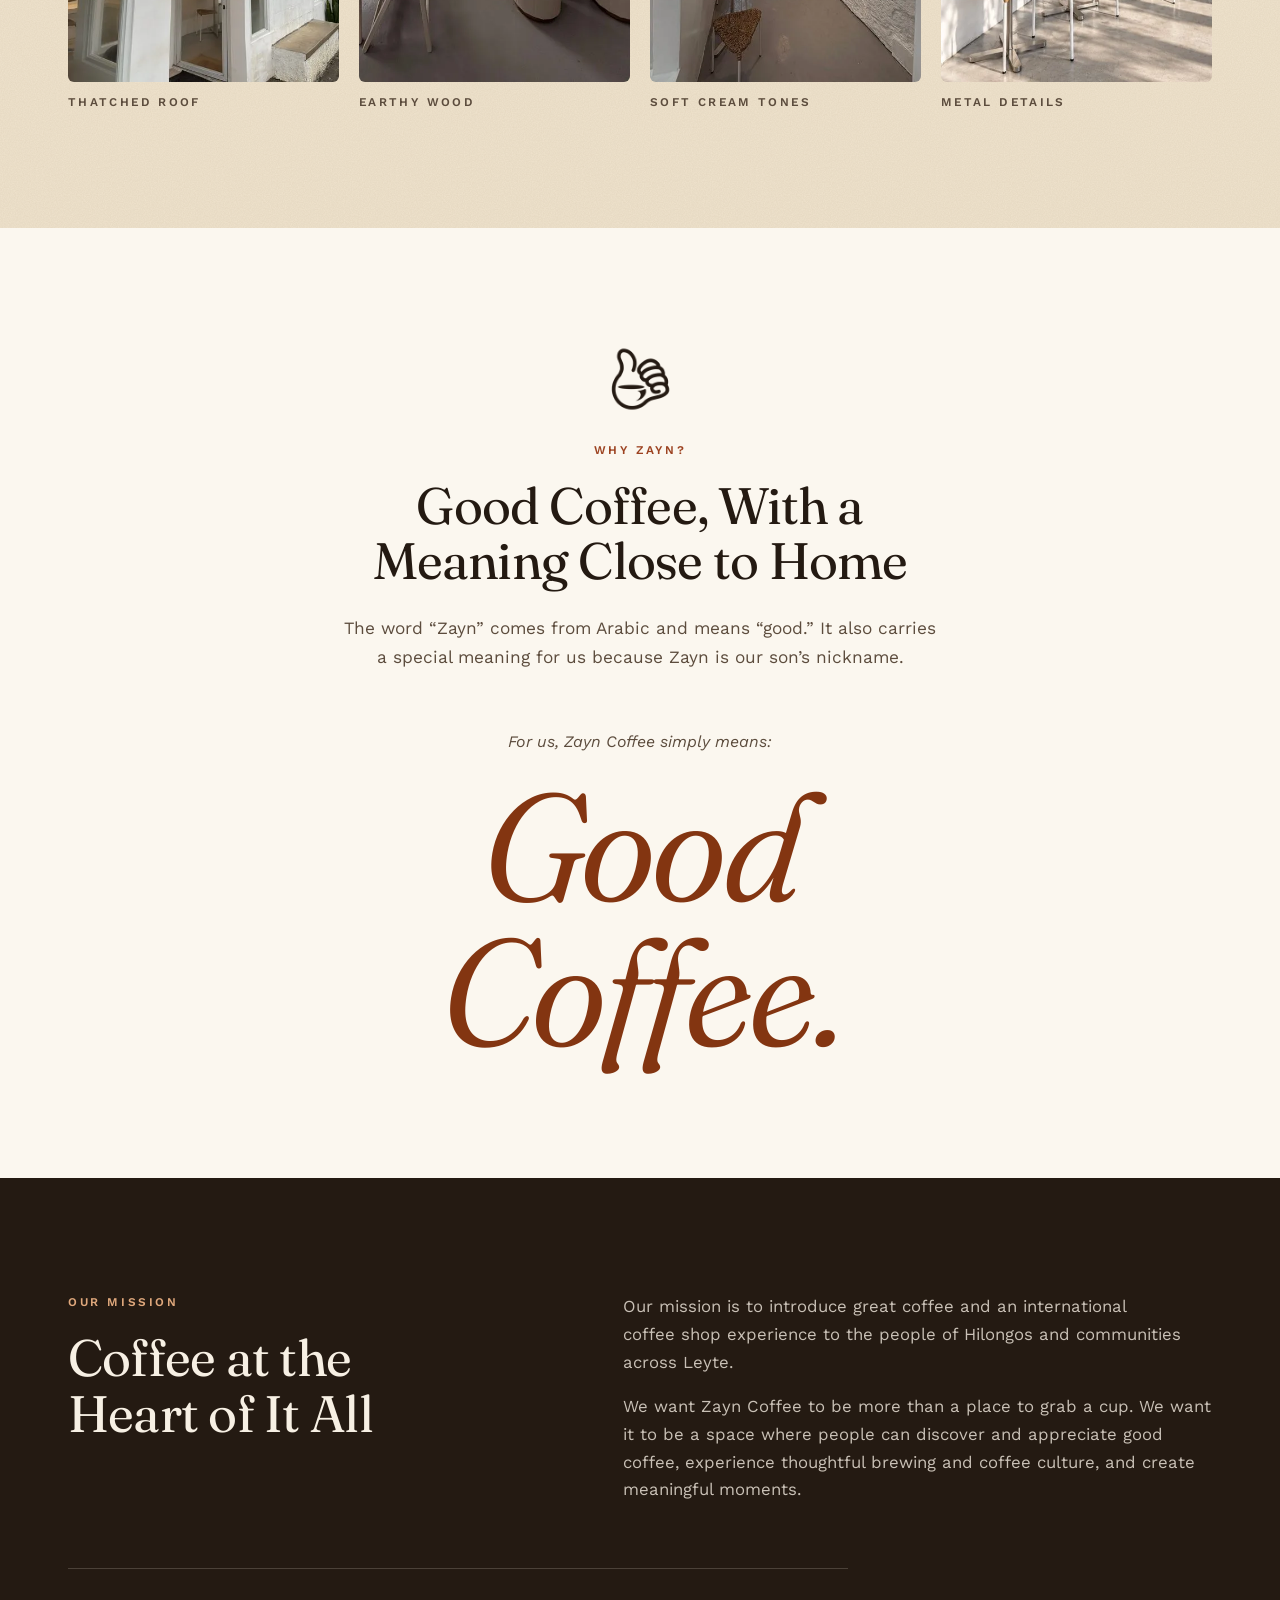
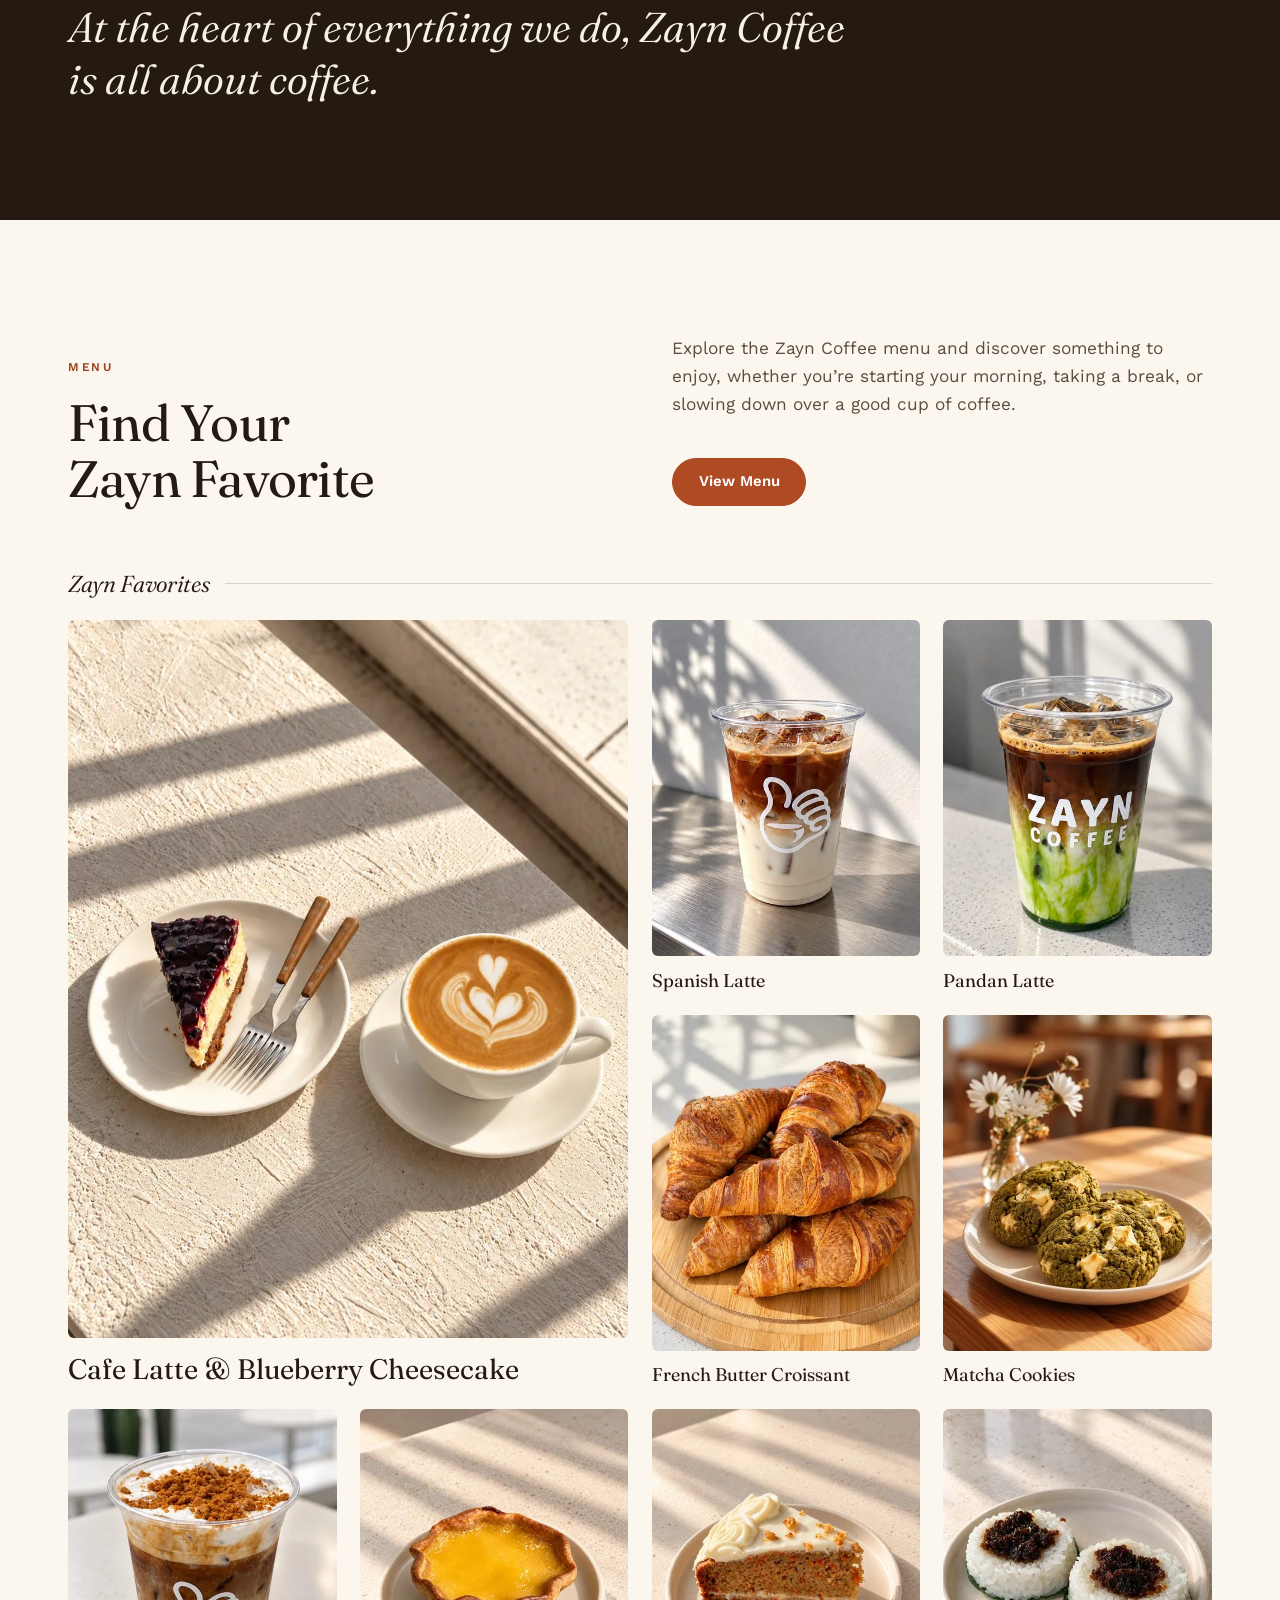
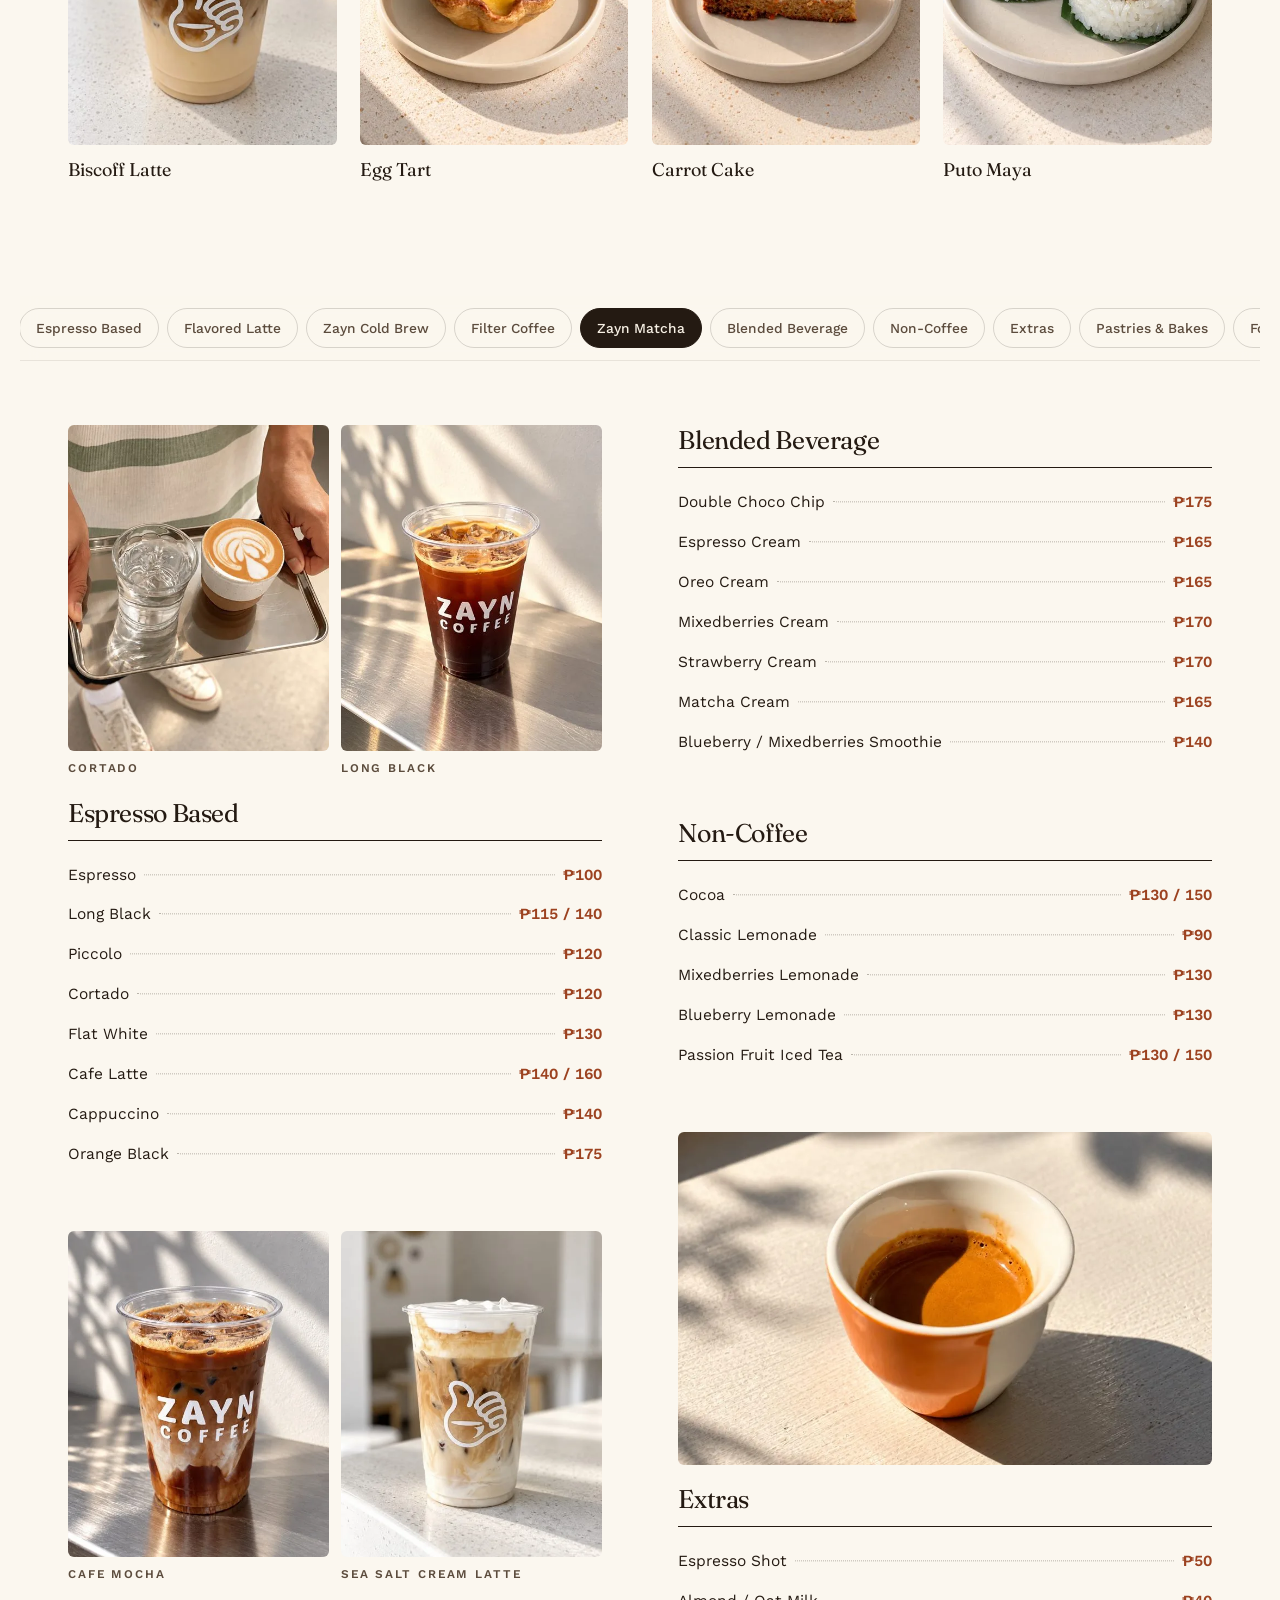
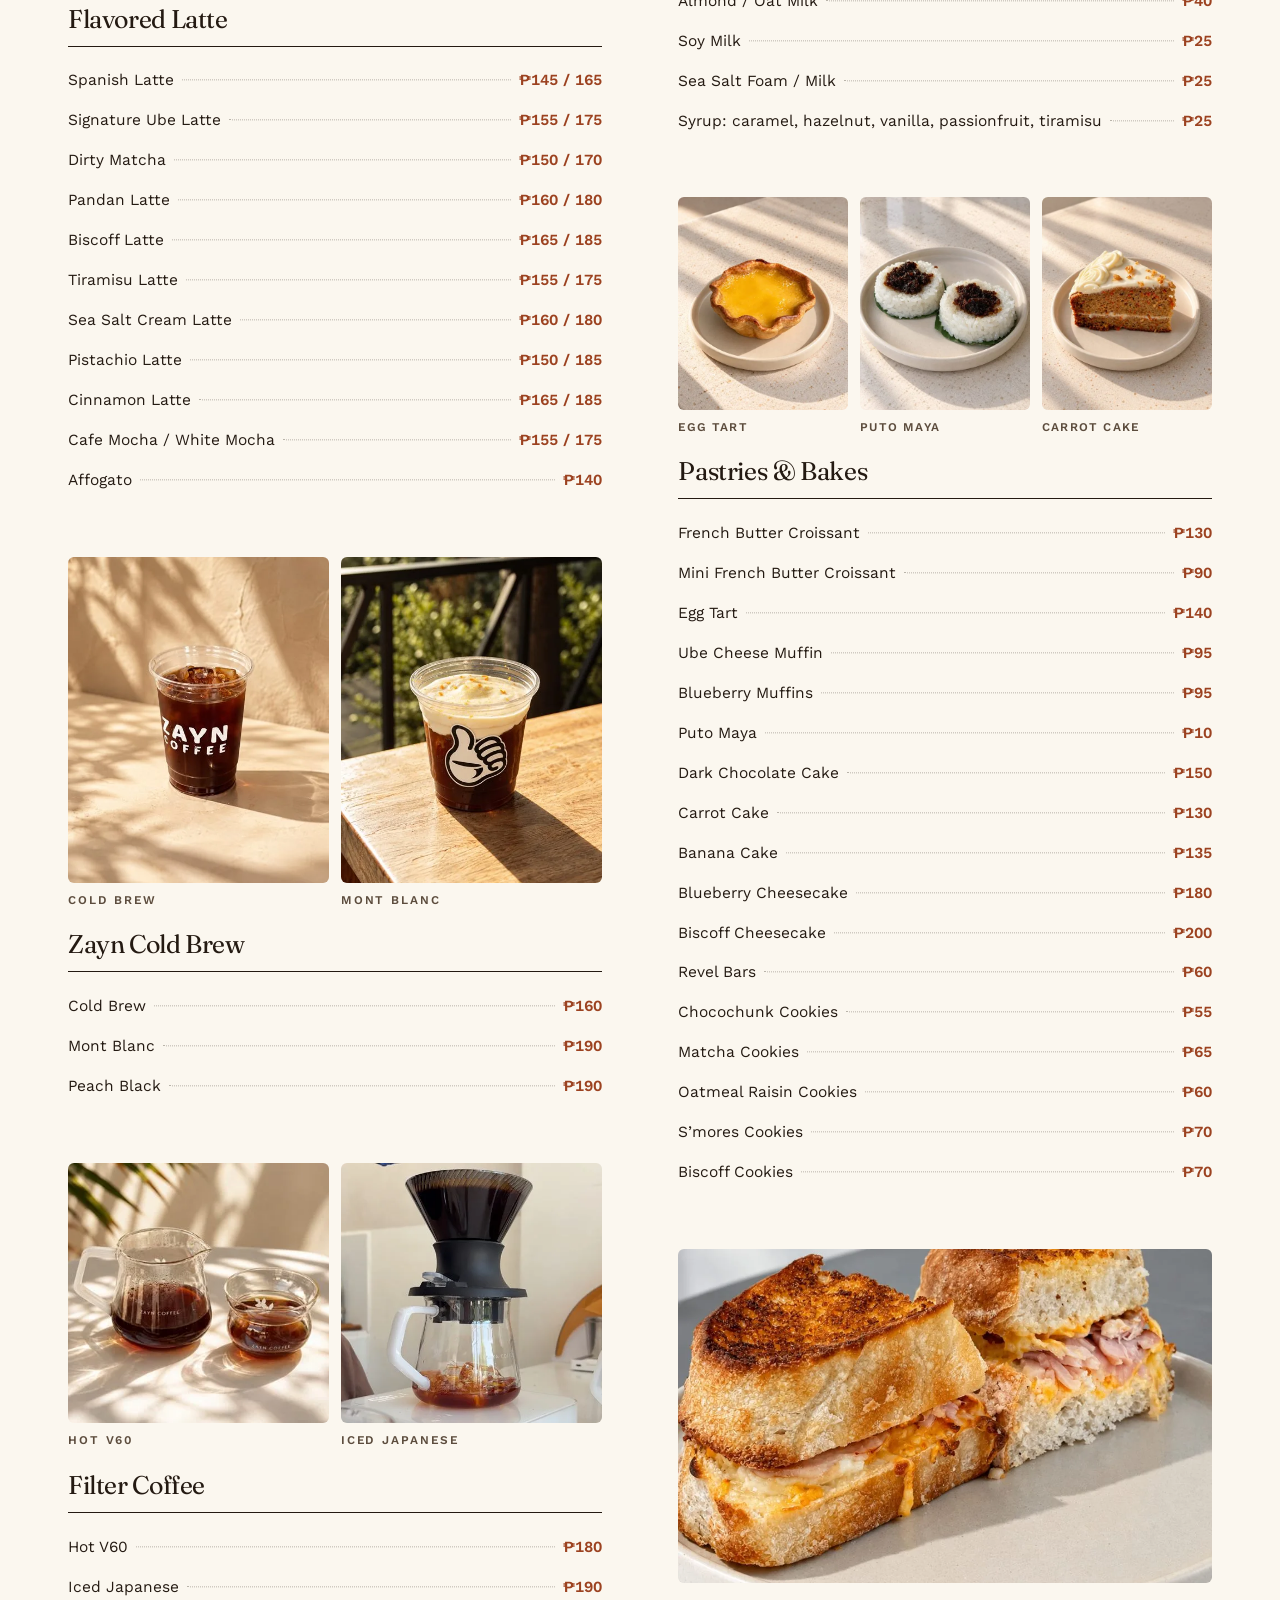
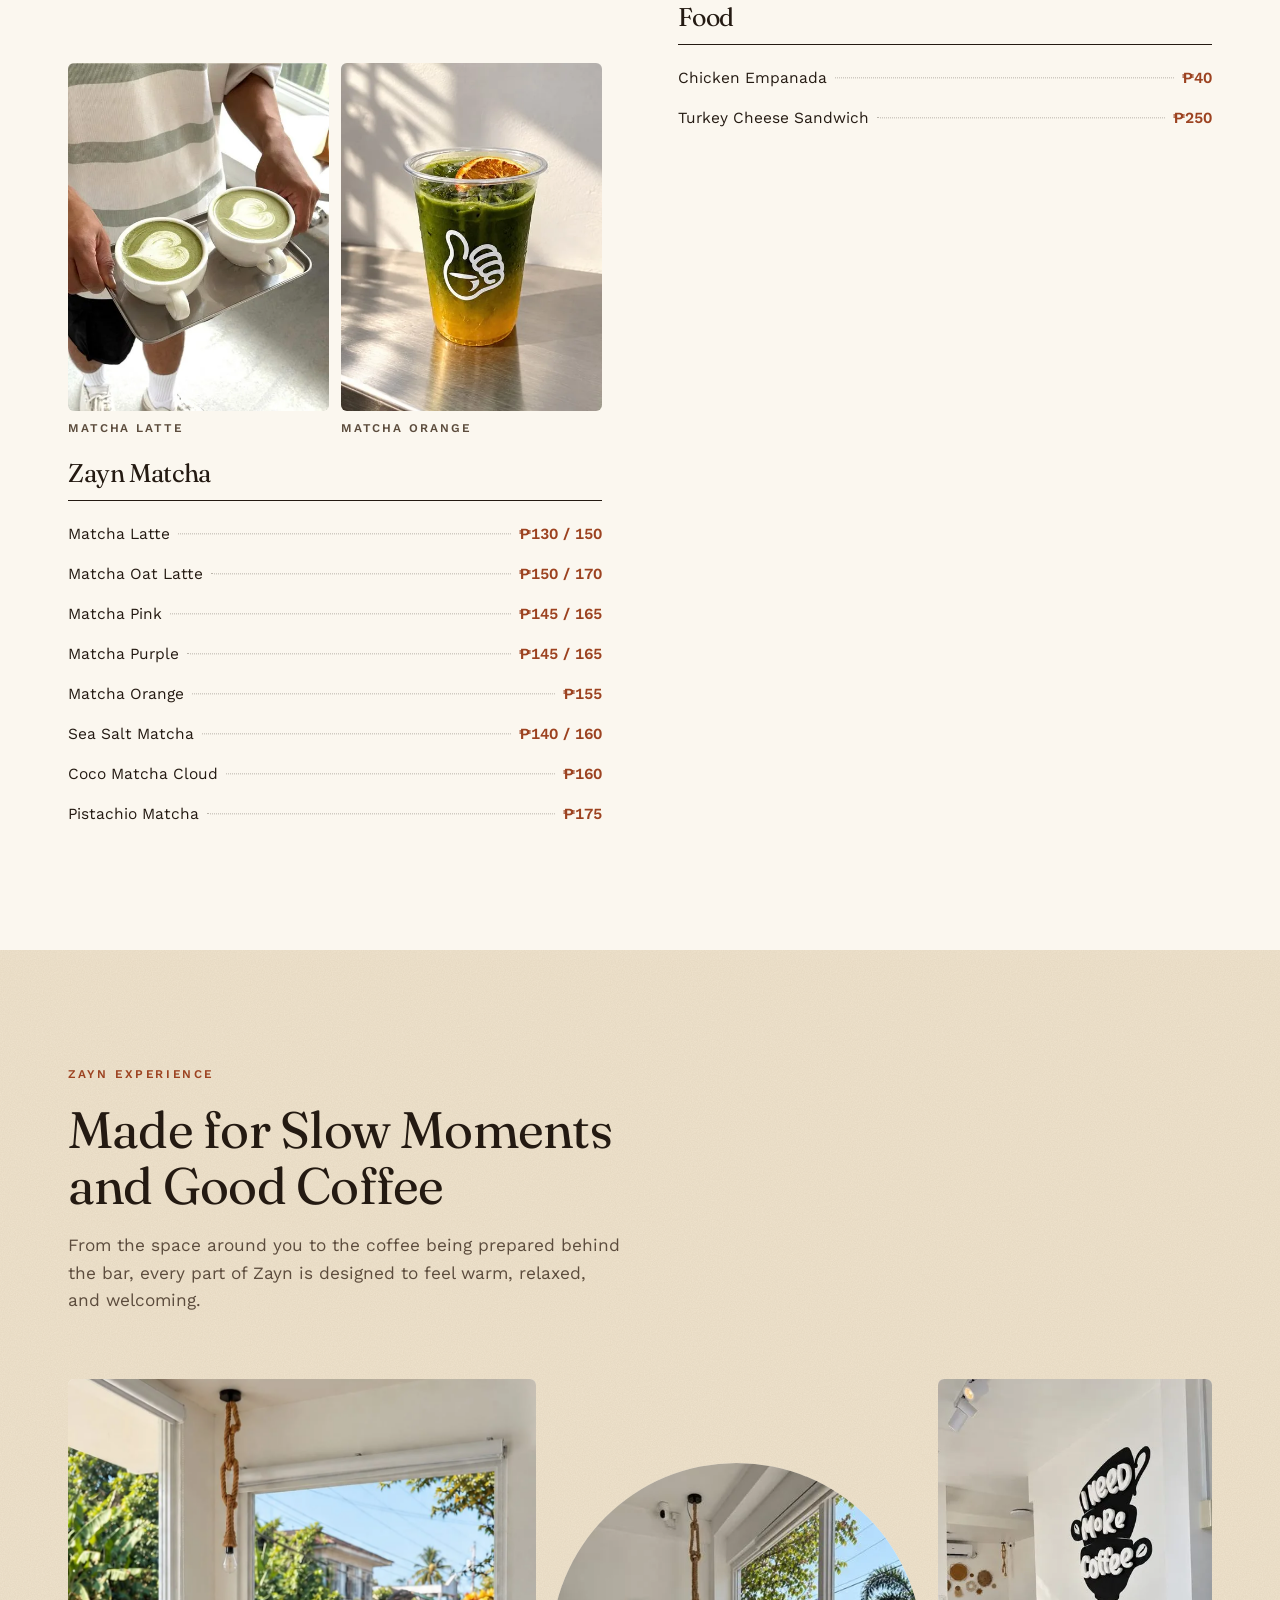
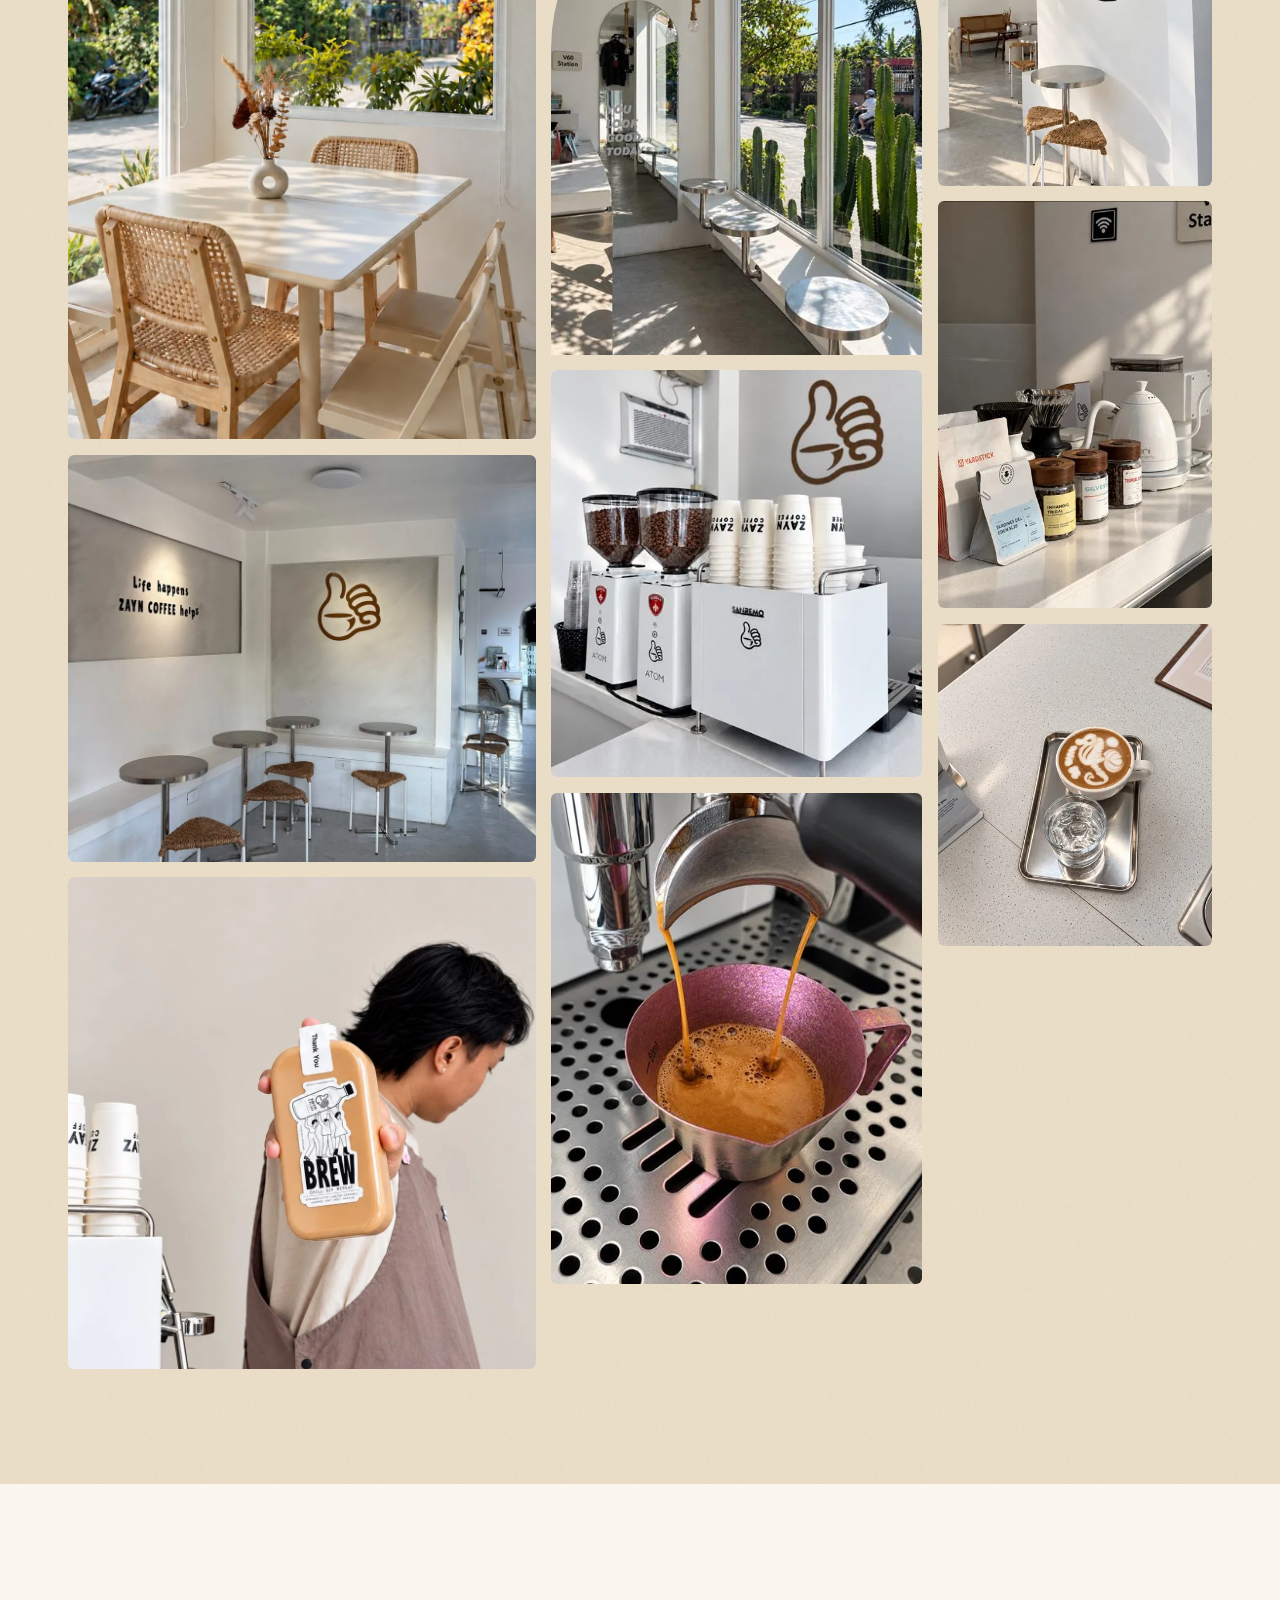
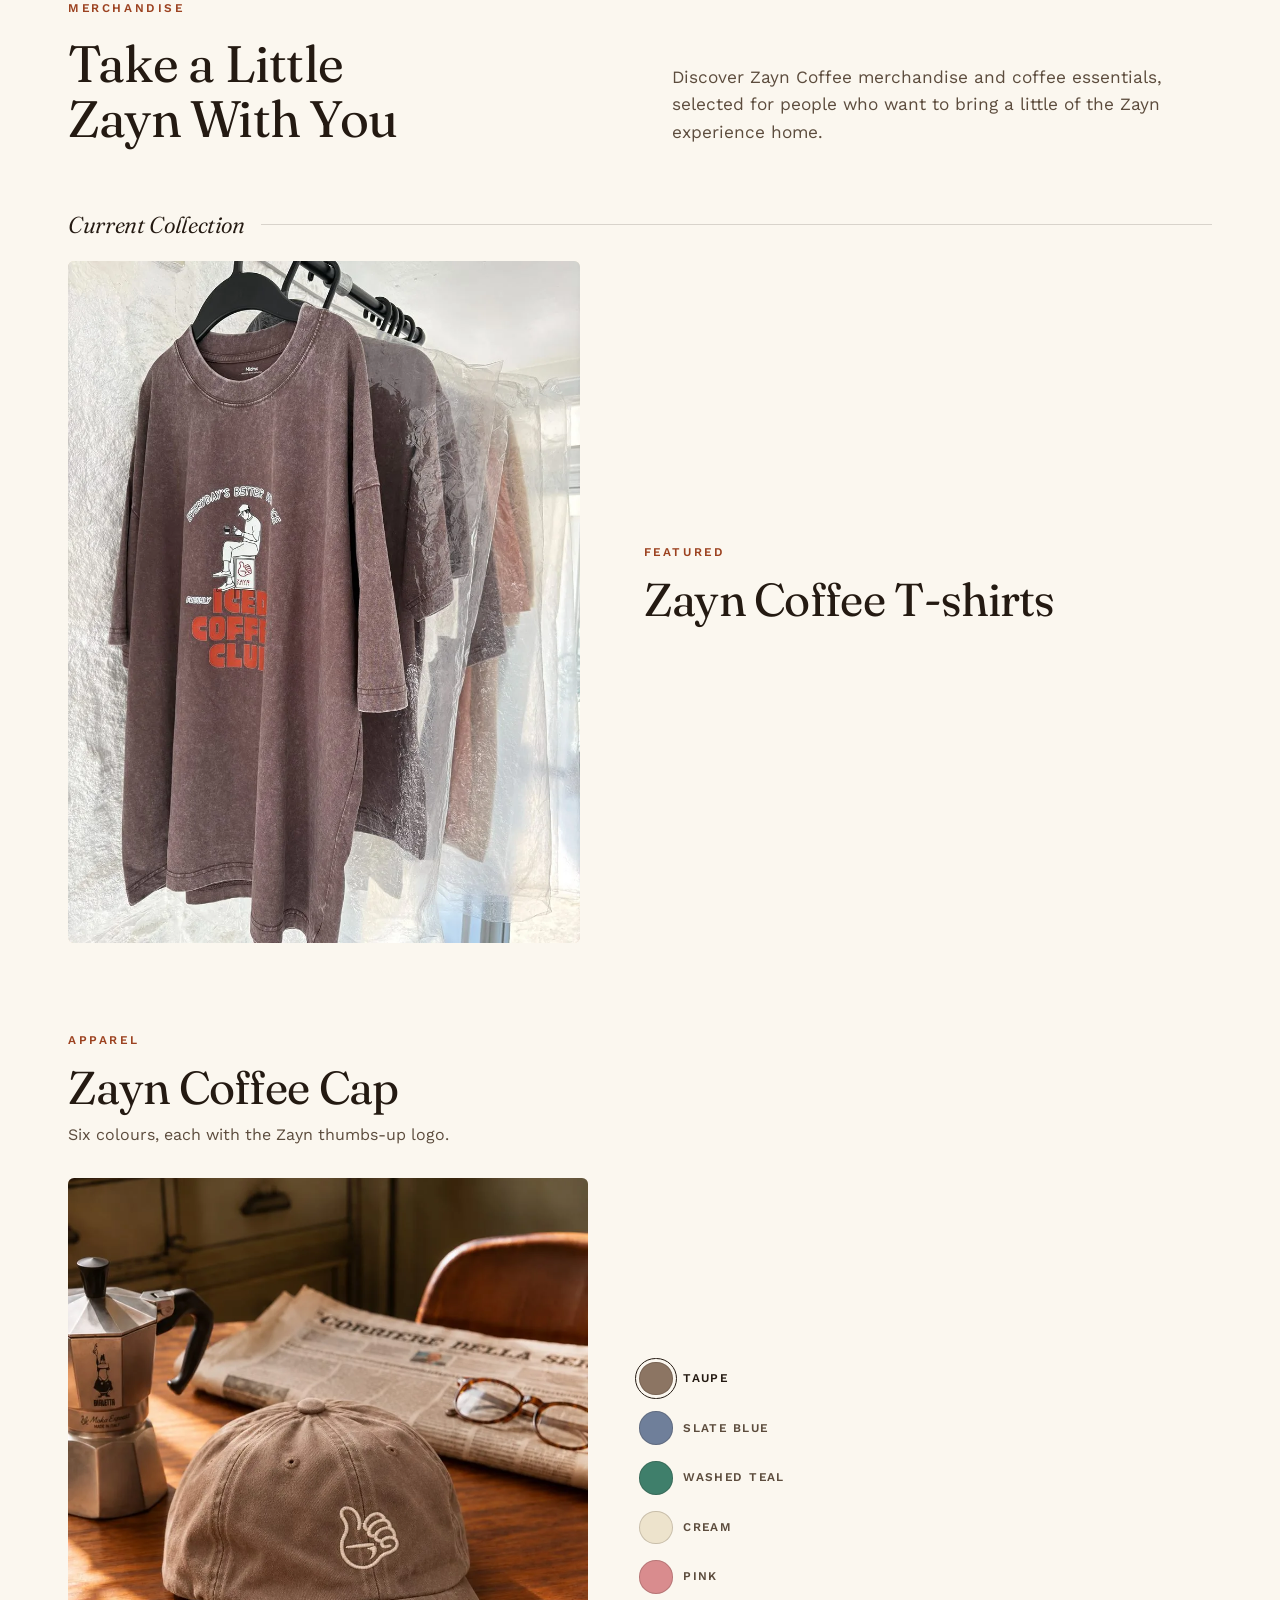
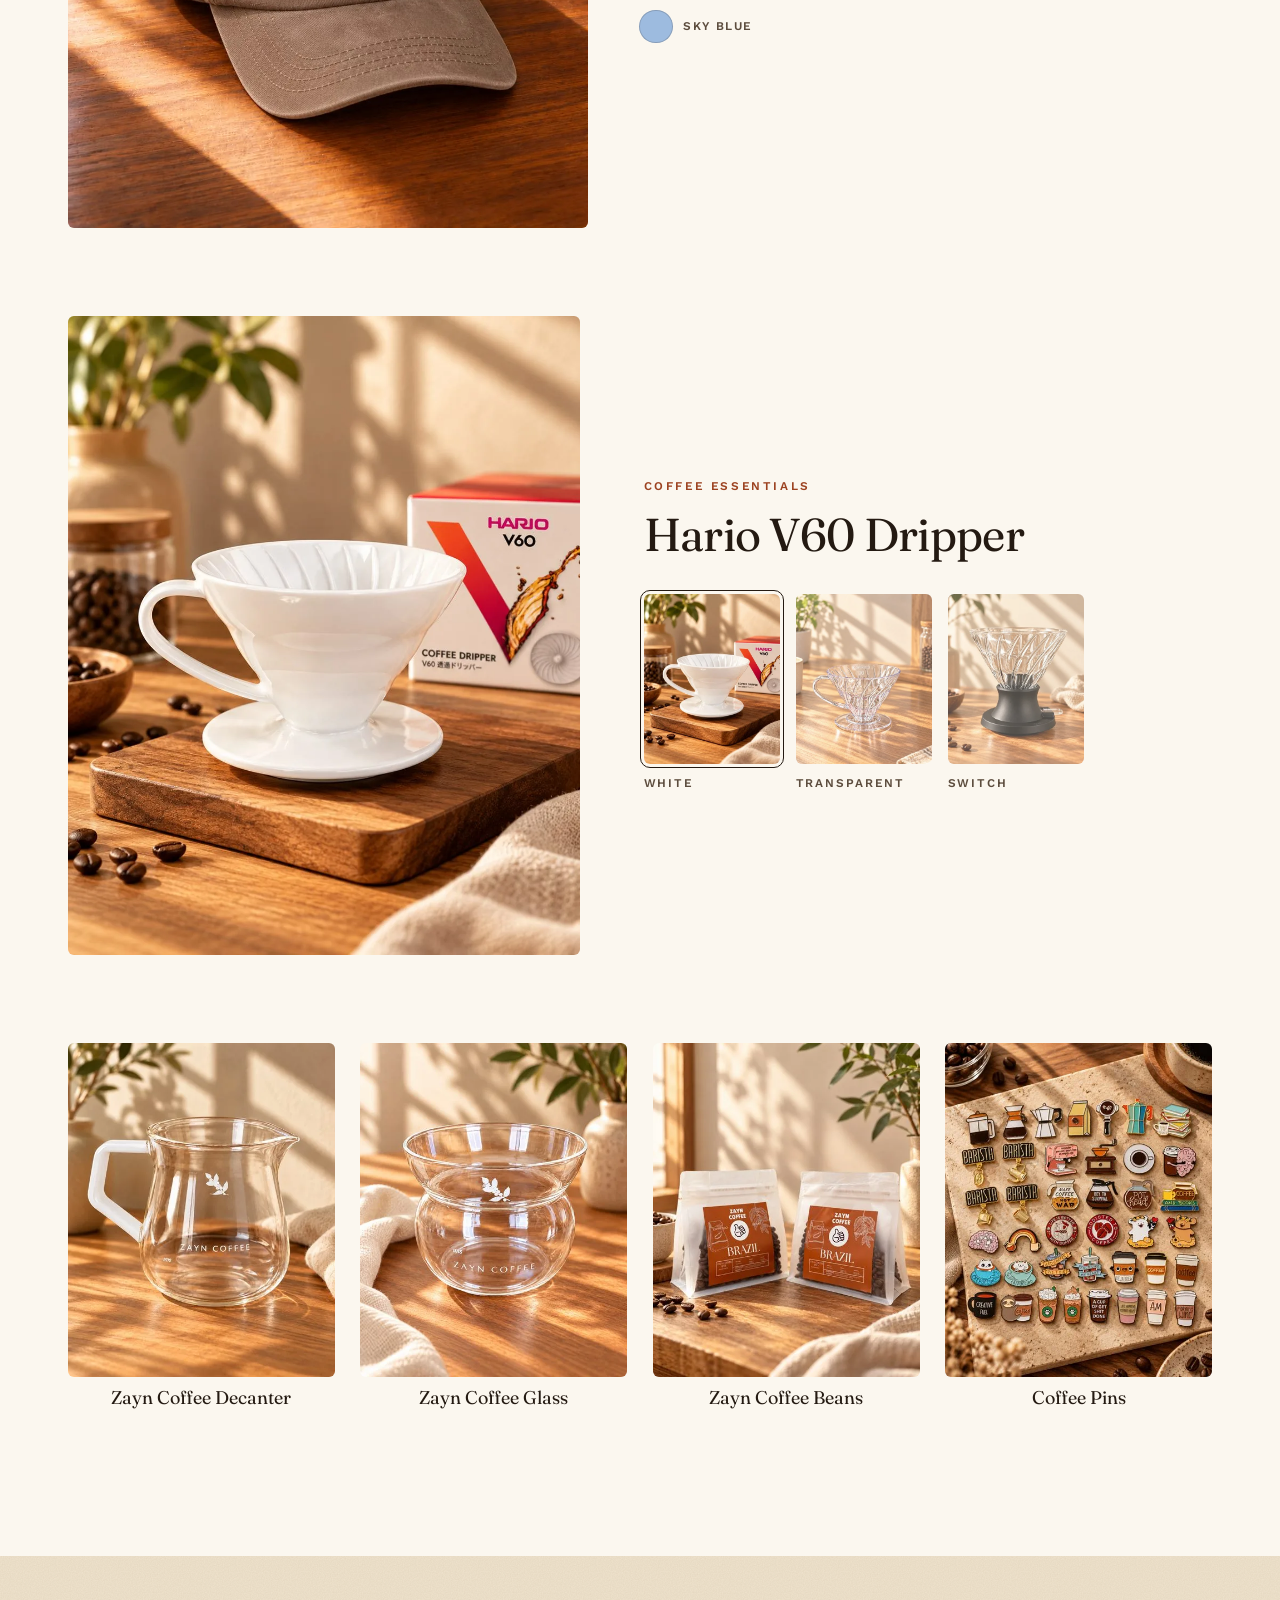
==== commit 295d9c81: "Cap feature: photo on the left with the colour list beside it Co-Authored-By: Claude Opus 5.5 <norep" ====
--- a/index.html
+++ b/index.html
@@ -48,7 +48,7 @@
 <link rel="preconnect" href="https://fonts.gstatic.com" crossorigin>
 <link href="https://fonts.googleapis.com/css2?family=Fraunces:ital,opsz,wght@0,9..144,300..600;1,9..144,300..500&family=Work+Sans:wght@400;500;600&display=swap" rel="stylesheet">
 <link rel="preload" as="image" href="assets/img/hero/cup-hallway-960.webp" imagesrcset="assets/img/hero/cup-hallway-480.webp 480w, assets/img/hero/cup-hallway-960.webp 960w" imagesizes="(min-width: 960px) 40vw, 86vw">
-<link rel="stylesheet" href="css/site.css?v=20261022">
+<link rel="stylesheet" href="css/site.css?v=20261023">
 
 <script type="application/ld+json">
 {
--- a/css/site.css
+++ b/css/site.css
@@ -696,10 +696,6 @@
   display: block; margin-top: 0.6rem; font-size: var(--fs-label); font-weight: 600;
   letter-spacing: 0.16em; text-transform: uppercase; color: var(--ink-soft);
 }
-/* Zayn Coffee Cap: mirrored feature (photo right) with round colour swatches */
-.merch-feature--cap{ grid-template-columns: minmax(0, 1fr) minmax(0, 0.9fr); }
-.merch-feature--cap .mf-main{ order: 2; aspect-ratio: 4 / 5; }
-.merch-feature--cap .mf-main img{ object-position: 50% 55%; }
 .mf-note{ margin: calc(clamp(1.5rem, 3vw, 2.2rem) * -0.55) 0 clamp(1.3rem, 2.6vw, 1.9rem); }
 .mf-swatches{ display: grid; grid-template-columns: repeat(3, minmax(0, 1fr)); gap: 1.1rem 0.75rem; max-width: 420px; }
 .mf-swatches button{
@@ -718,6 +714,26 @@
   color: var(--ink-soft); line-height: 1.3;
 }
 .mf-swatches button[aria-pressed="true"] span:not(.dot){ color: var(--ink); }
+/* Zayn Coffee Cap: name and description on top, then the photo with the colour list stacked on its right */
+.merch-feature.merch-feature--cap{
+  grid-template-columns: minmax(0, 520px) minmax(0, max-content);
+  grid-template-areas: "label label" "name name" "note note" "main swatches";
+  column-gap: clamp(1.2rem, 4vw, 3.5rem); row-gap: 0; align-items: start; justify-content: start;
+}
+.merch-feature.merch-feature--cap .mf-side{ display: contents; }
+.merch-feature.merch-feature--cap .mf-label{ grid-area: label; }
+.merch-feature.merch-feature--cap .mf-name{ grid-area: name; margin-bottom: 0.6rem; }
+.merch-feature.merch-feature--cap .mf-note{ grid-area: note; margin: 0 0 clamp(1.2rem, 2.6vw, 1.8rem); }
+.merch-feature.merch-feature--cap .mf-main{ grid-area: main; aspect-ratio: 4 / 5; }
+.merch-feature.merch-feature--cap .mf-main img{ object-position: 50% 55%; }
+.merch-feature.merch-feature--cap .mf-swatches{ grid-area: swatches; grid-template-columns: 1fr; gap: 0.35rem; align-self: center; max-width: none; }
+@media (max-width: 600px){
+  .merch-feature.merch-feature--cap{ grid-template-columns: minmax(0, 1fr) minmax(0, max-content); column-gap: 0.9rem; }
+  .merch-feature.merch-feature--cap .mf-name{ font-size: 1.9rem; }
+  .merch-feature.merch-feature--cap .mf-swatches{ gap: 0.15rem; }
+  .merch-feature.merch-feature--cap .mf-swatches .dot{ width: 1.75rem; height: 1.75rem; }
+  .merch-feature.merch-feature--cap .mf-swatches span:not(.dot){ letter-spacing: 0.08em; }
+}
 /* Collection row: four products, evenly aligned */
 .merch-grid{ display: grid; grid-template-columns: repeat(4, minmax(0, 1fr)); gap: clamp(1rem, 2vw, 1.6rem); margin-bottom: 2rem; }
 .merch-item img{ width: 100%; aspect-ratio: 4 / 5; object-fit: cover; border-radius: var(--radius-sm); }
@@ -747,9 +763,6 @@
   .merch-feature--v60 .mf-main{ aspect-ratio: 4 / 5; }
   .merch-feature--v60 .mf-variants img{ aspect-ratio: 1; }
   .merch-feature--v60 .mf-variants span{ margin-top: 0.45rem; letter-spacing: 0.12em; text-align: center; }
-  .merch-feature--cap .mf-main{ order: 3; }
-  .merch-feature--cap .mf-note{ order: 2; margin: -0.4rem 0 1rem; }
-  .merch-feature--cap .mf-swatches{ order: 4; max-width: none; margin-top: 1rem; gap: 0.6rem 0.5rem; }
   .merch-name{ font-size: 1.05rem; }
 }
 
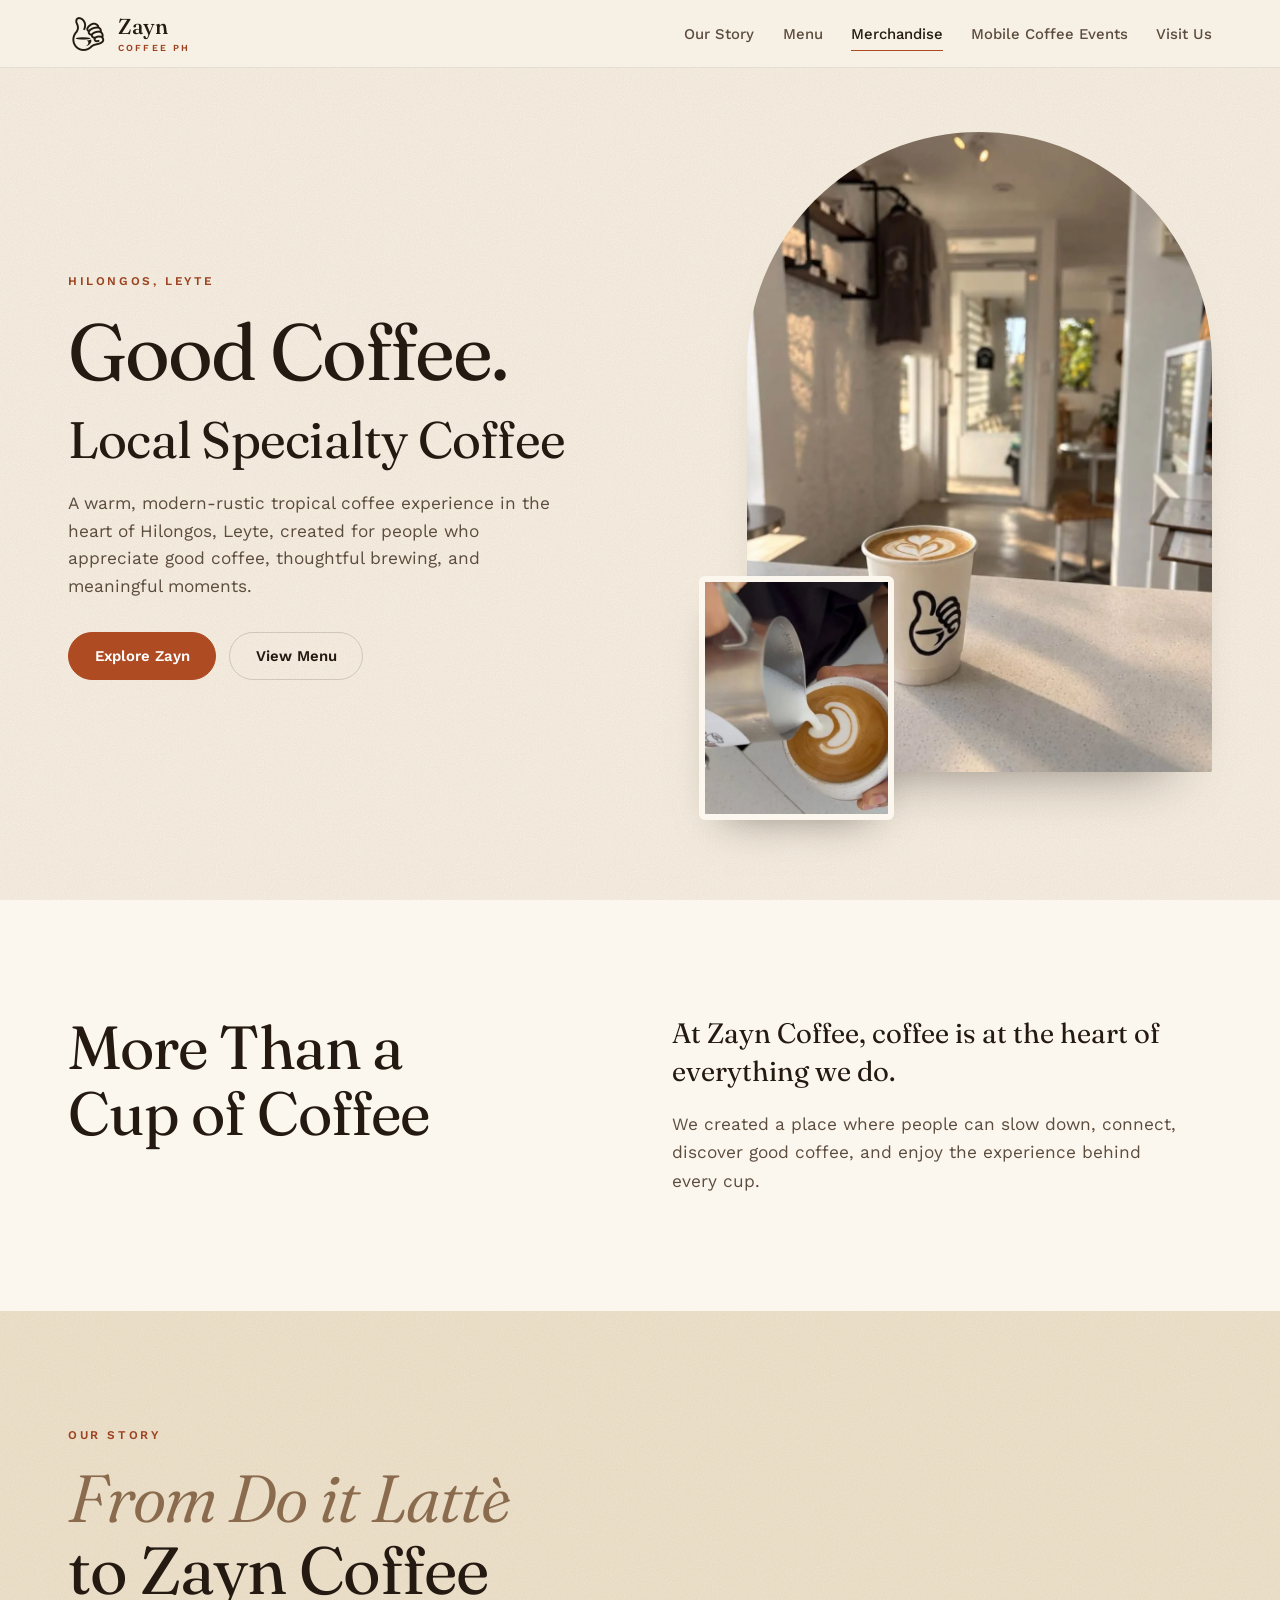
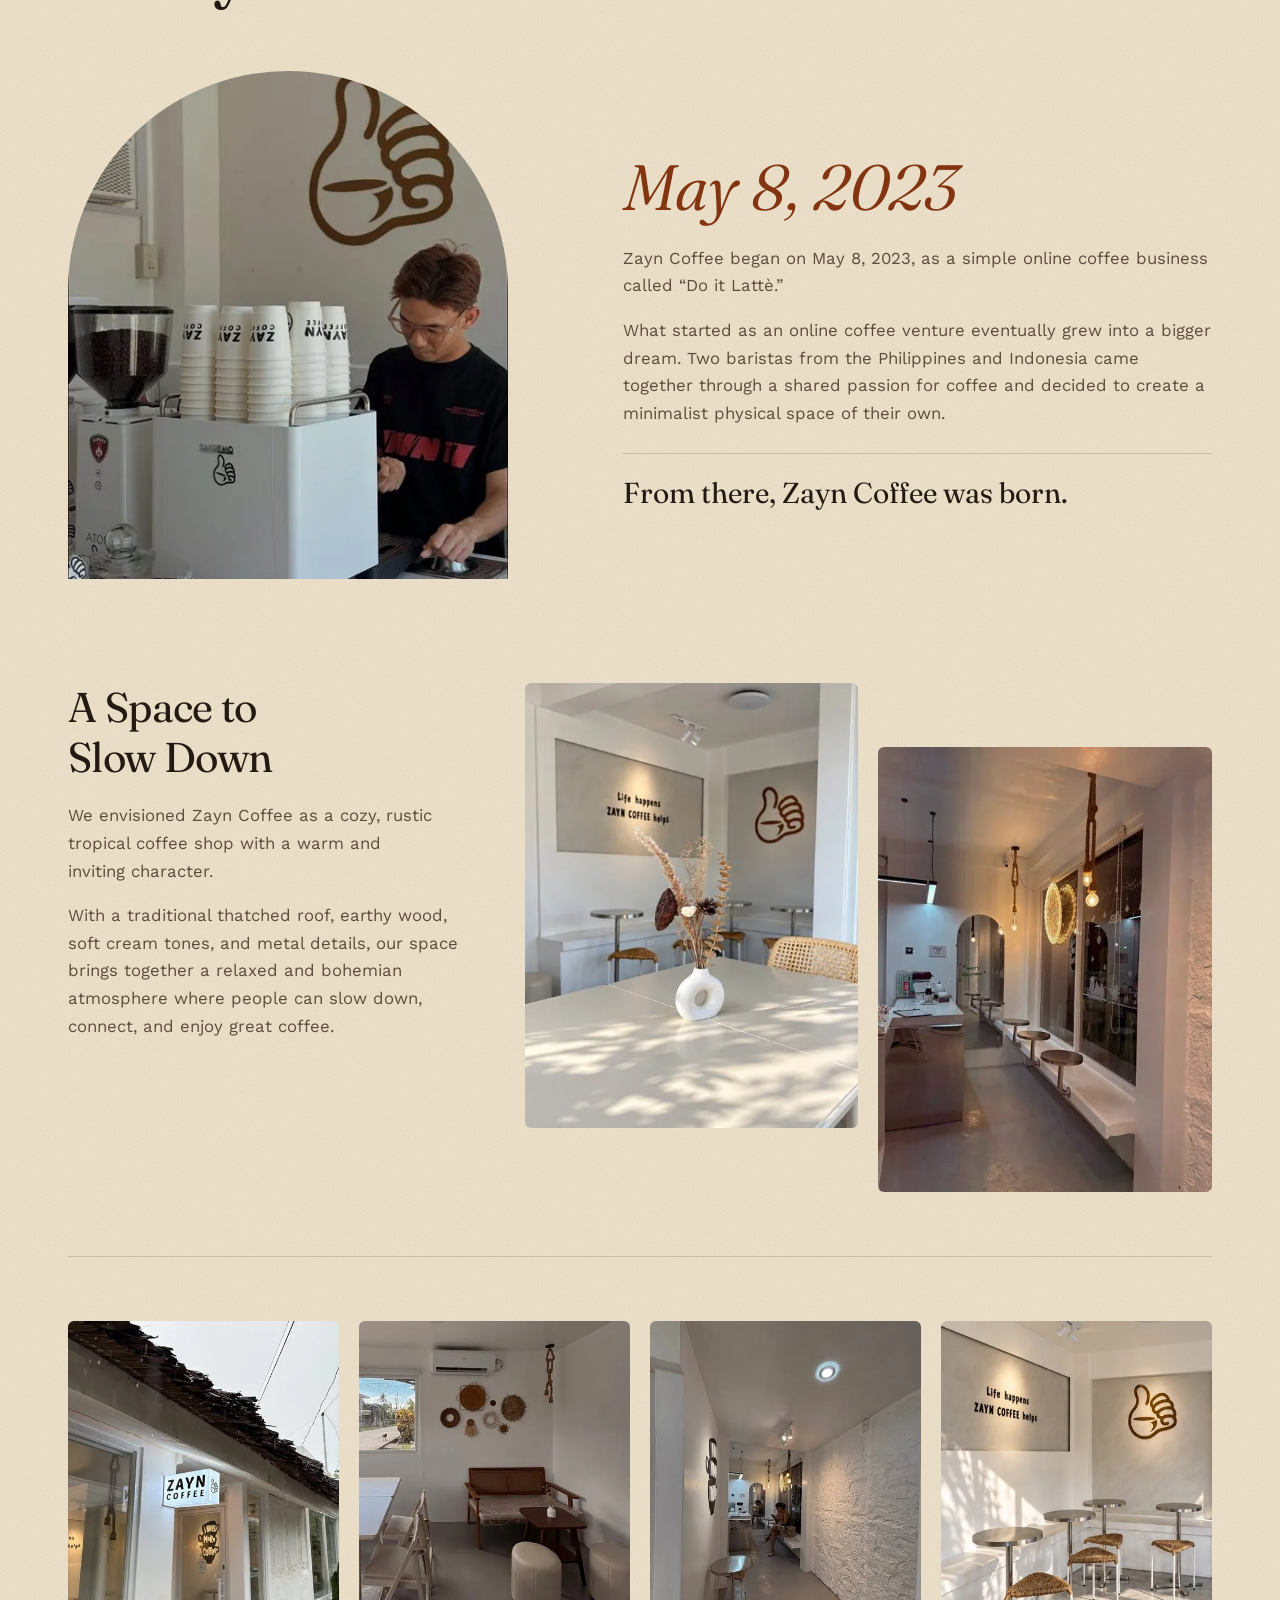
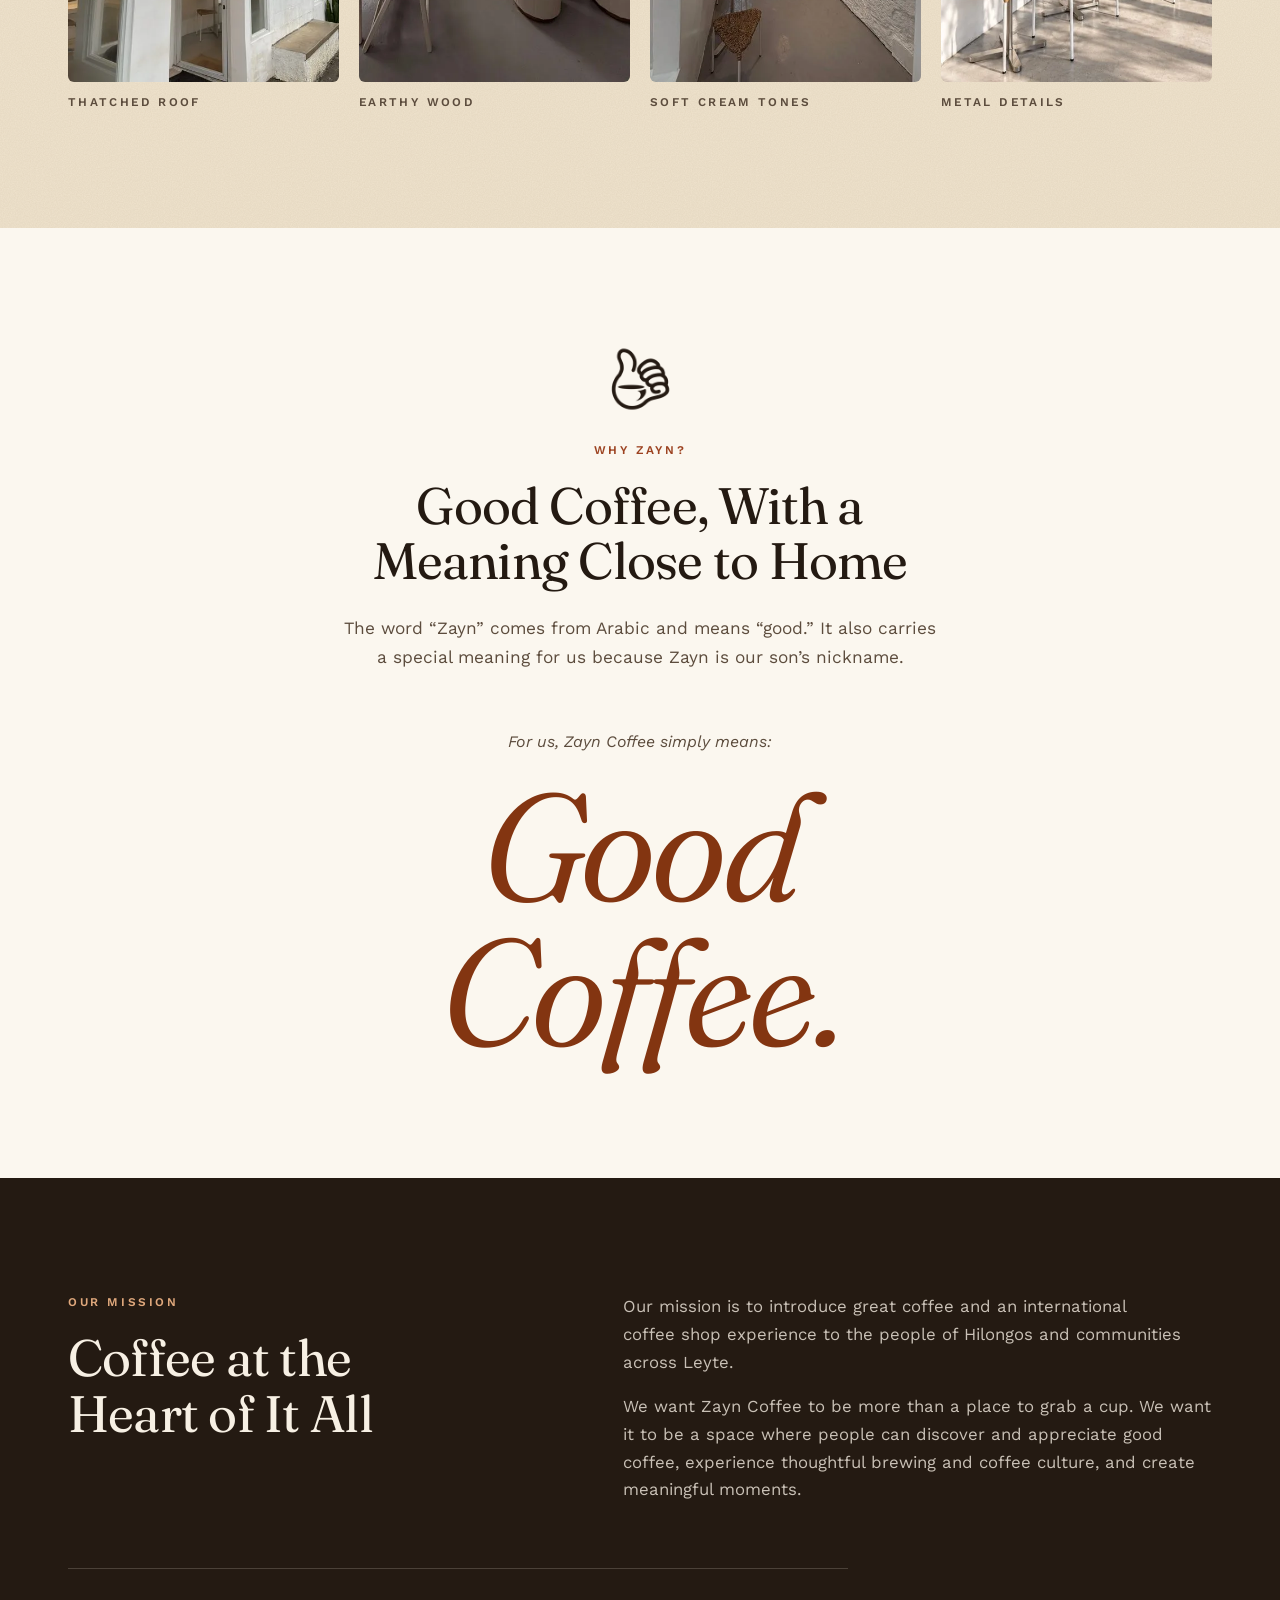
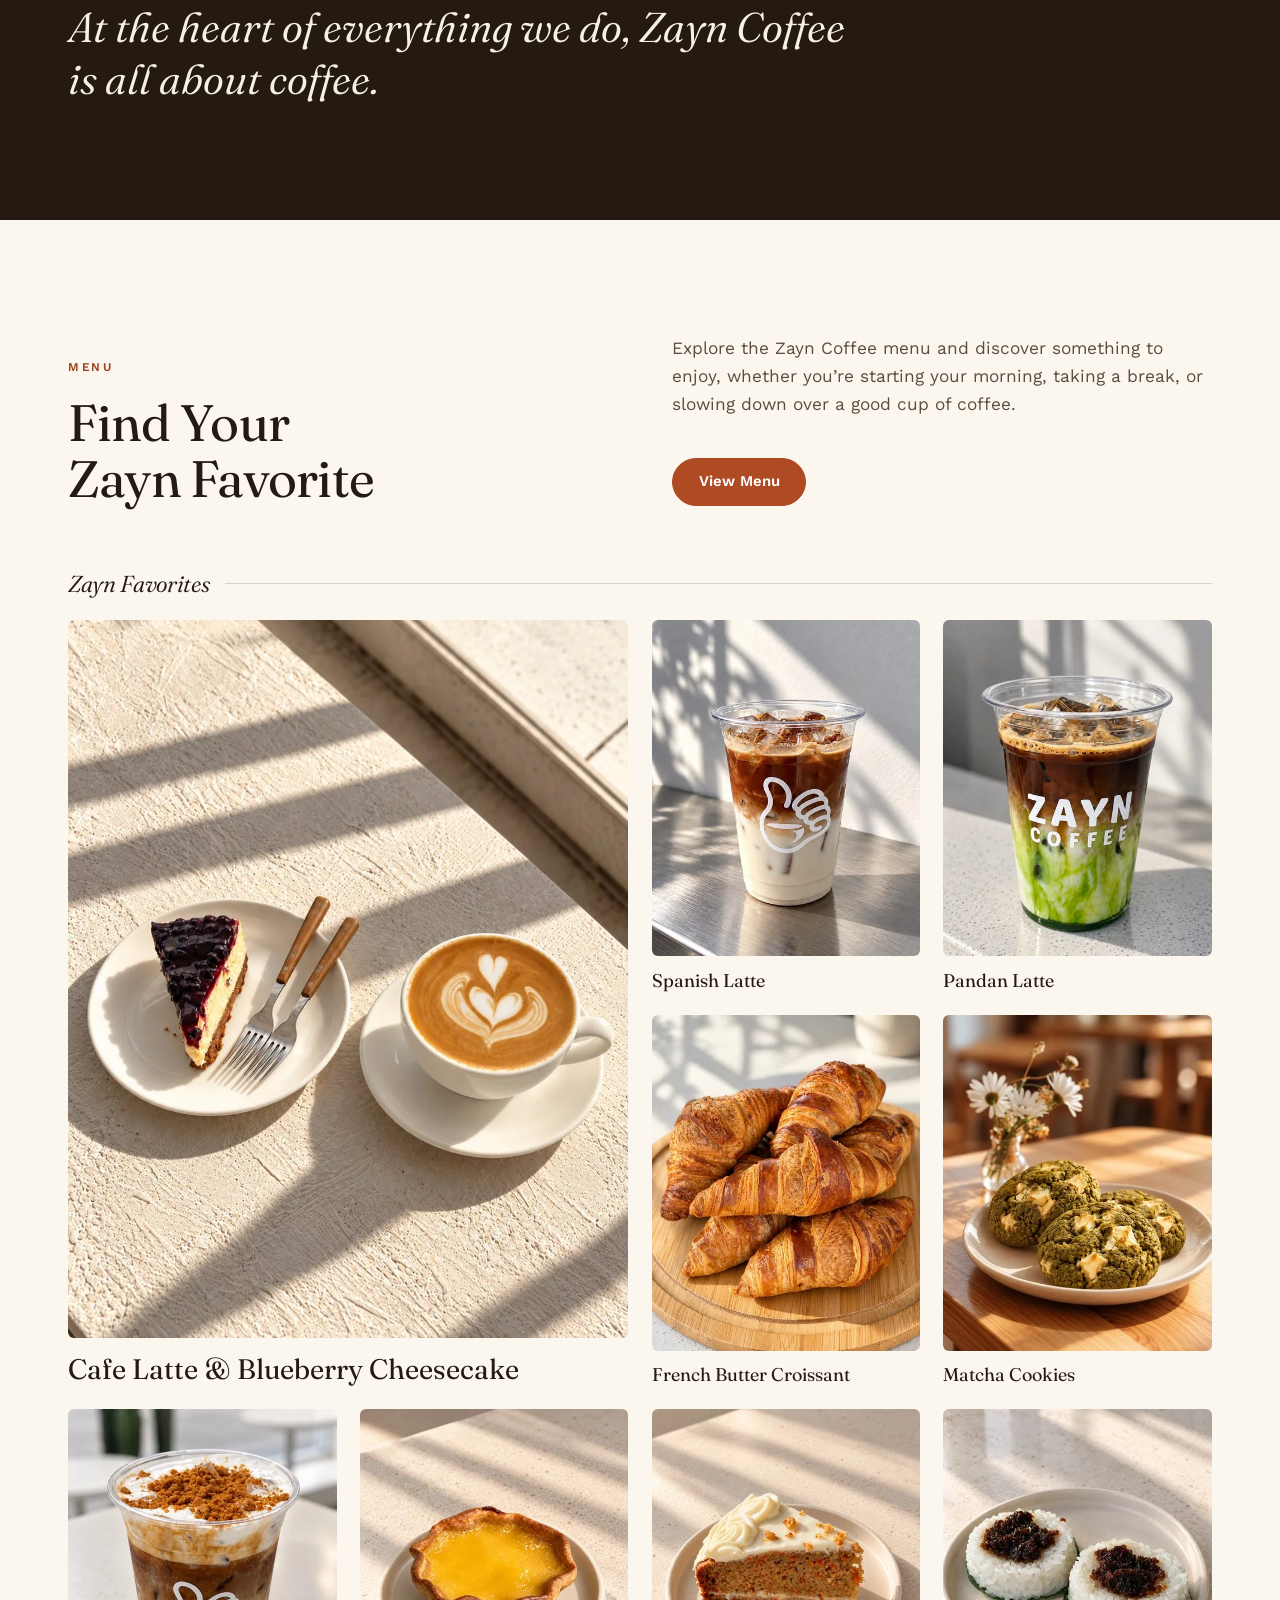
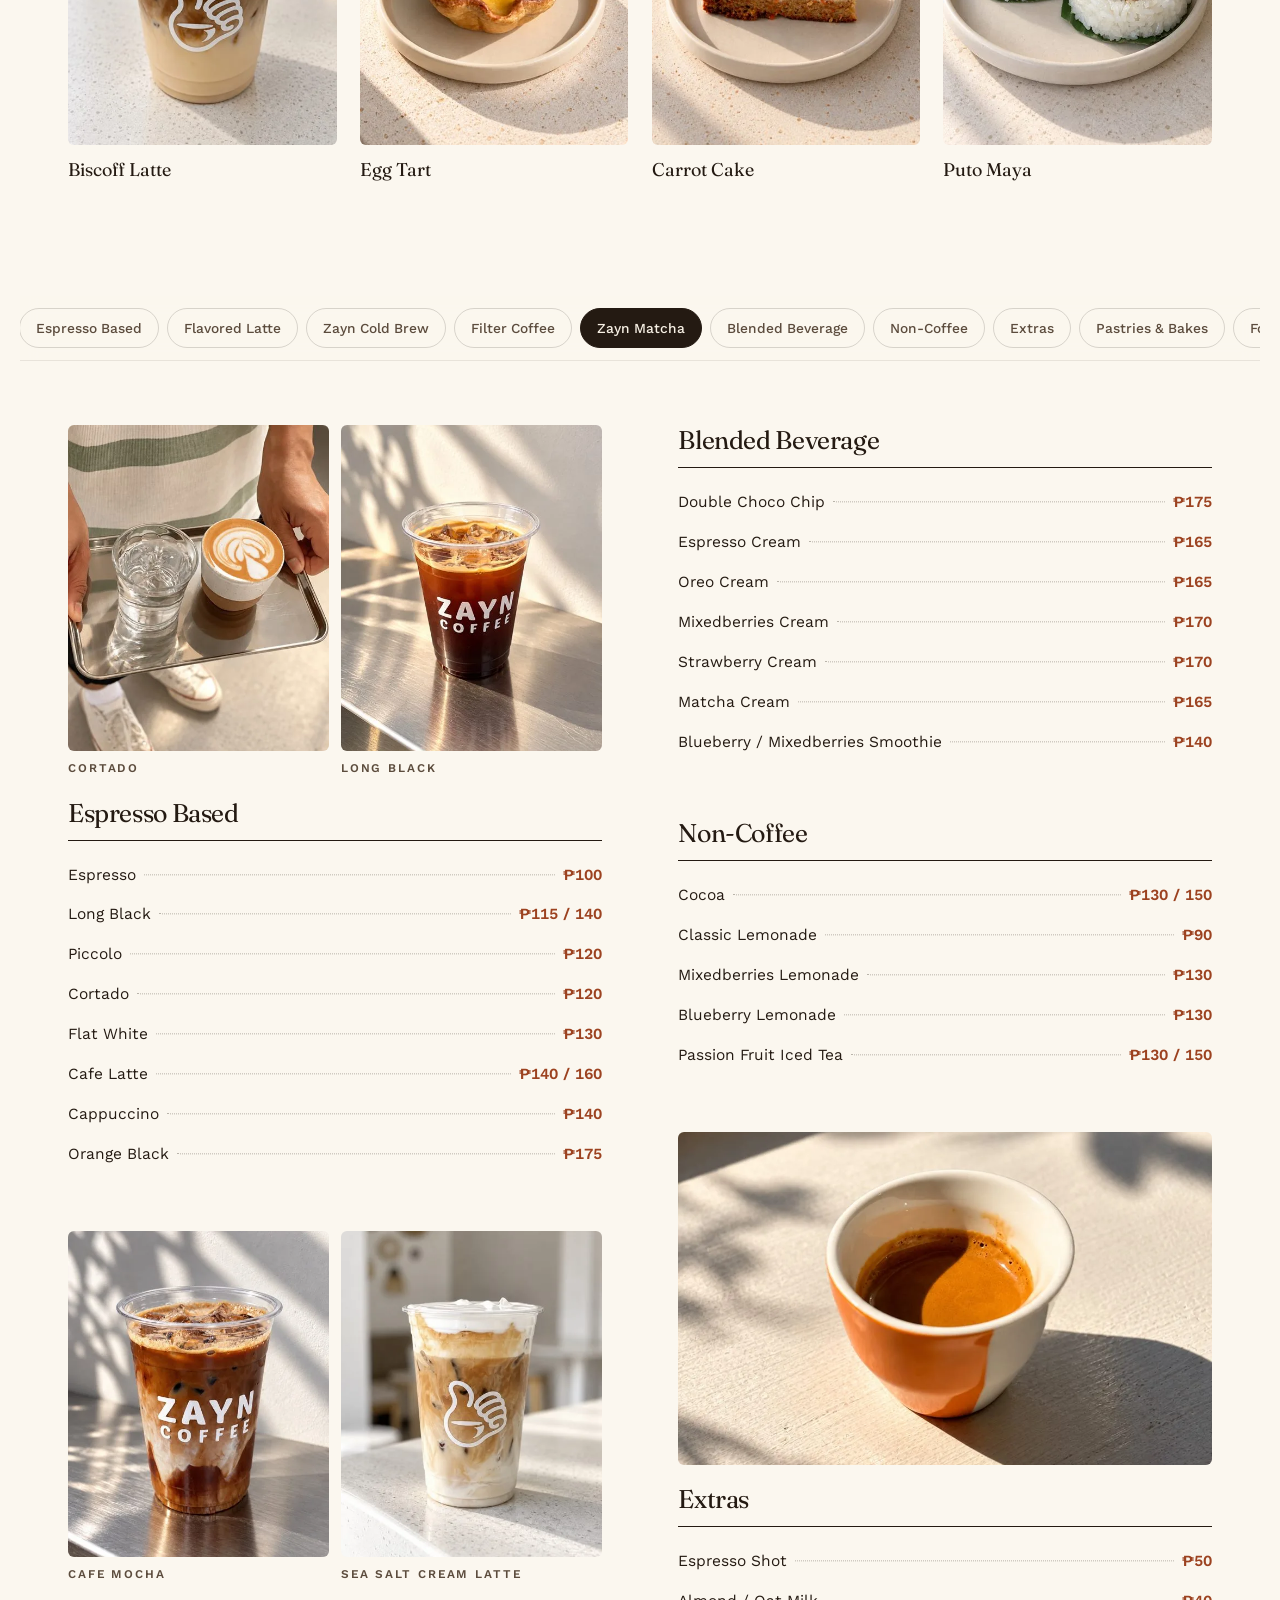
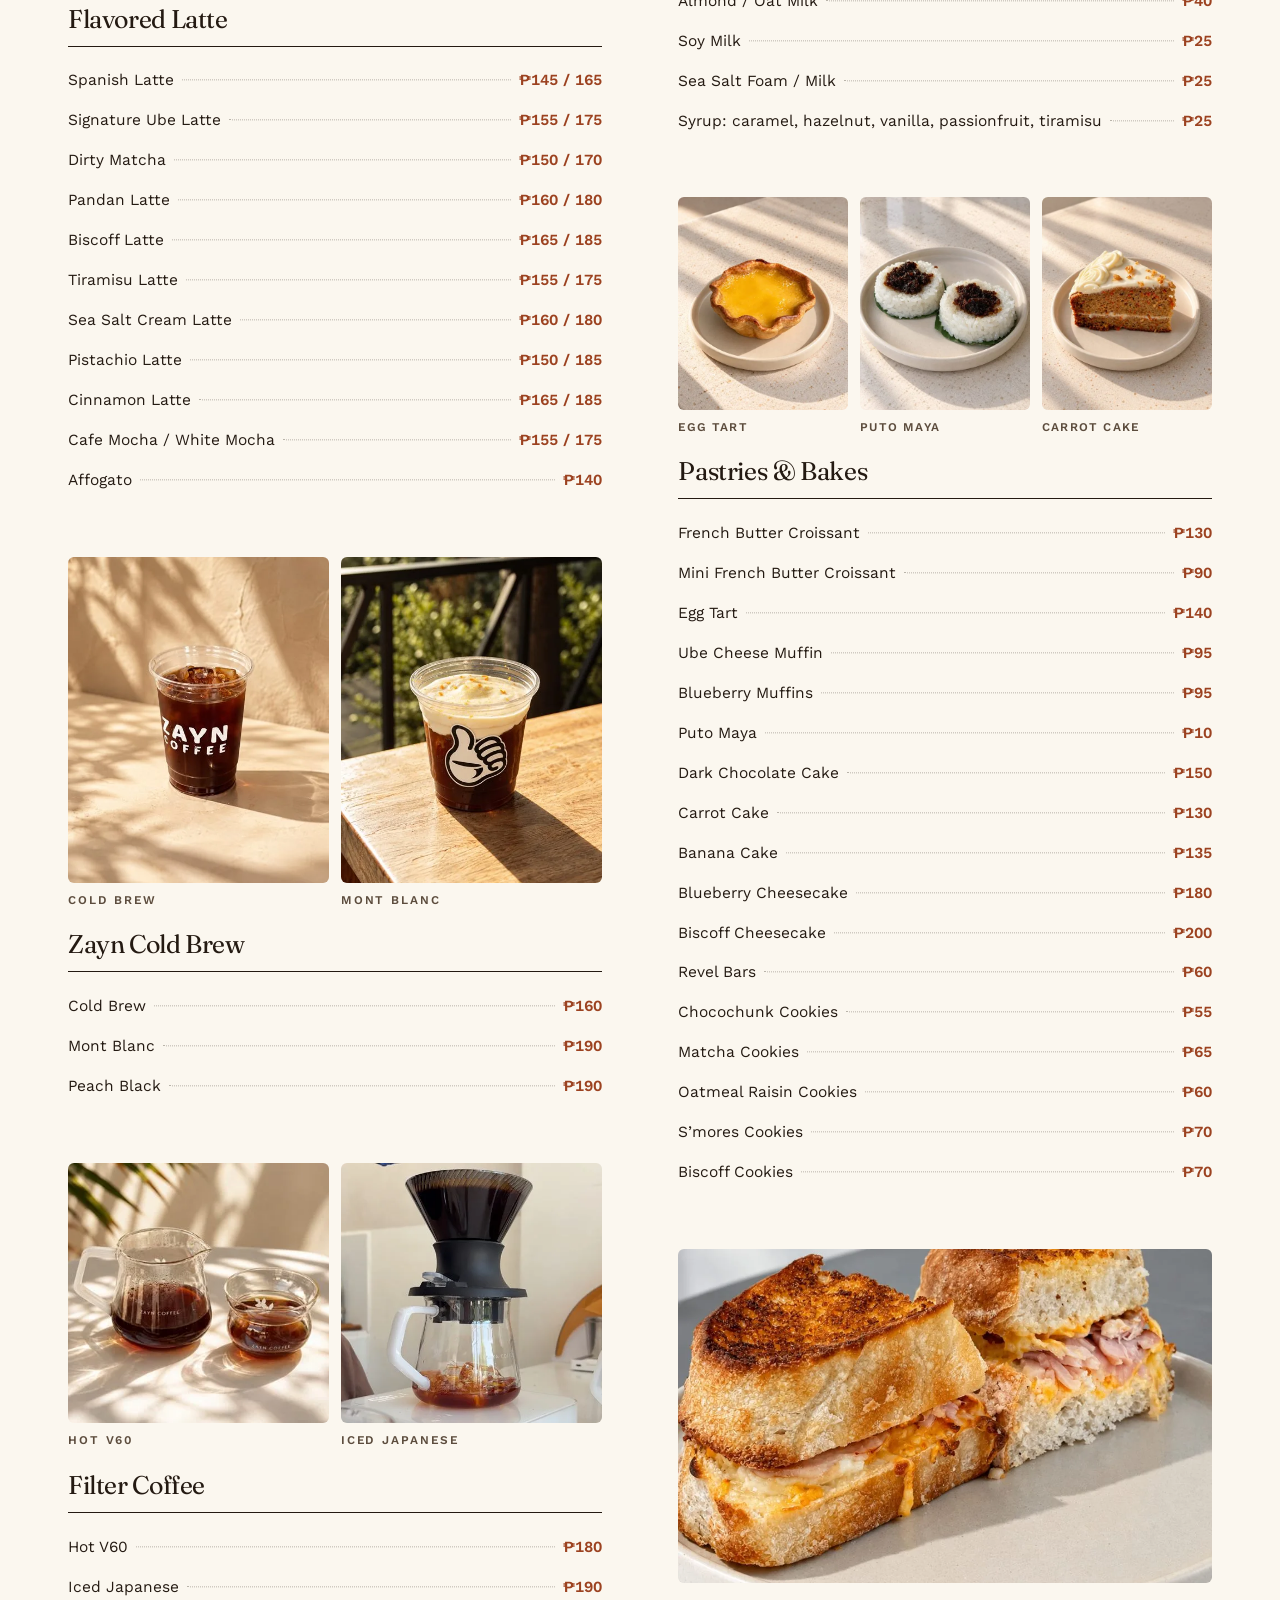
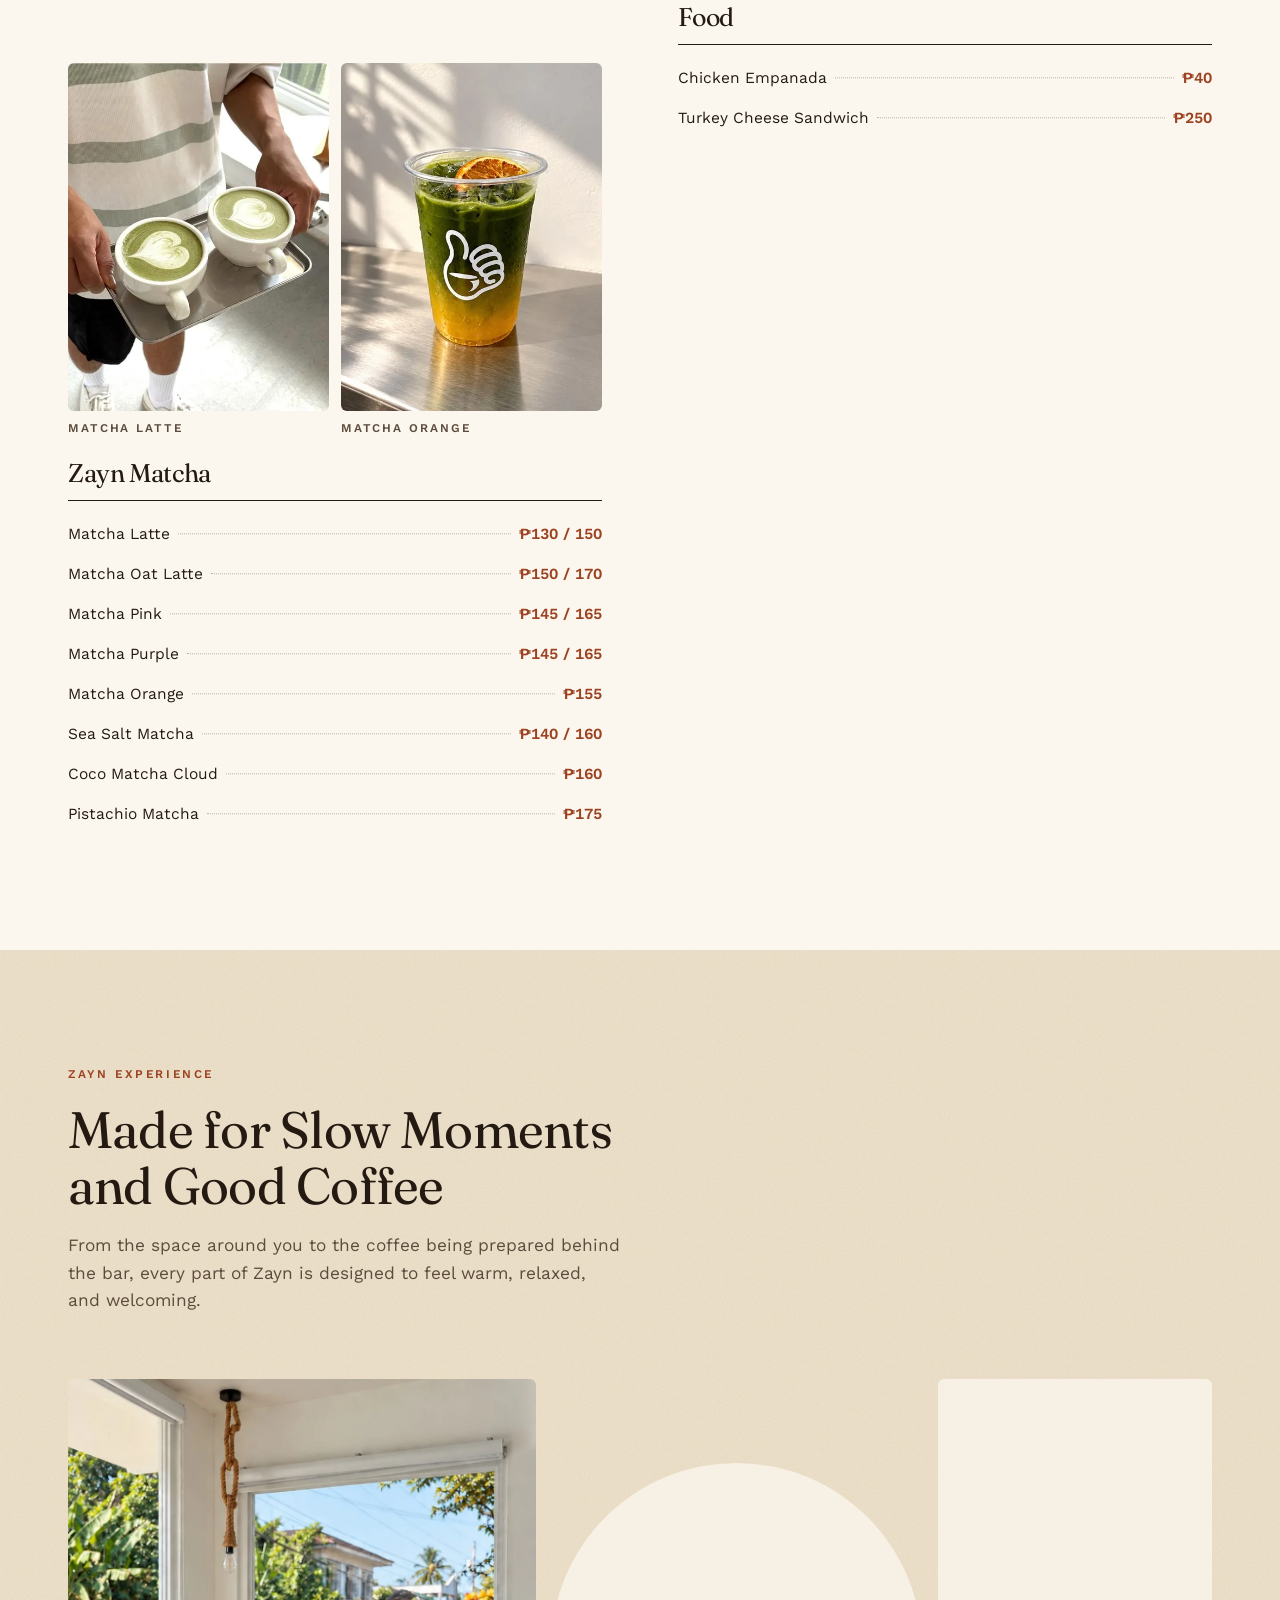
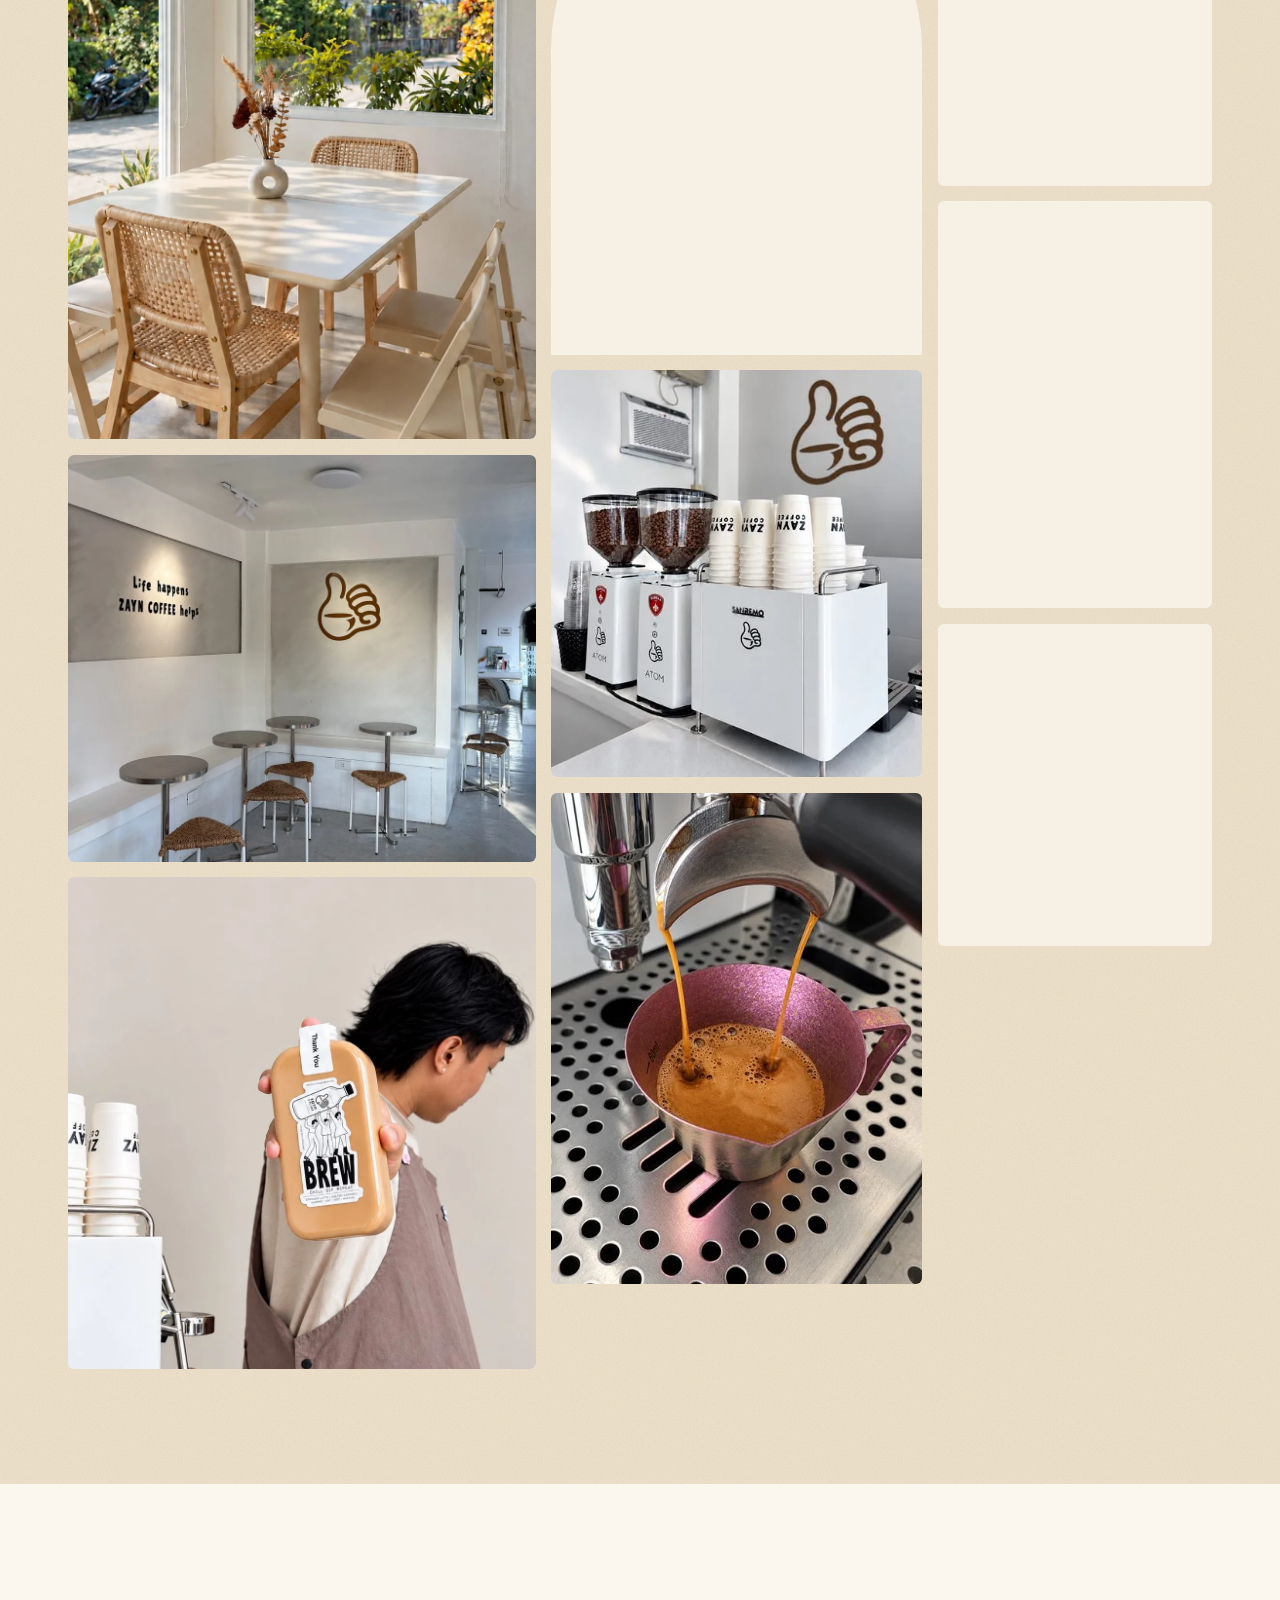
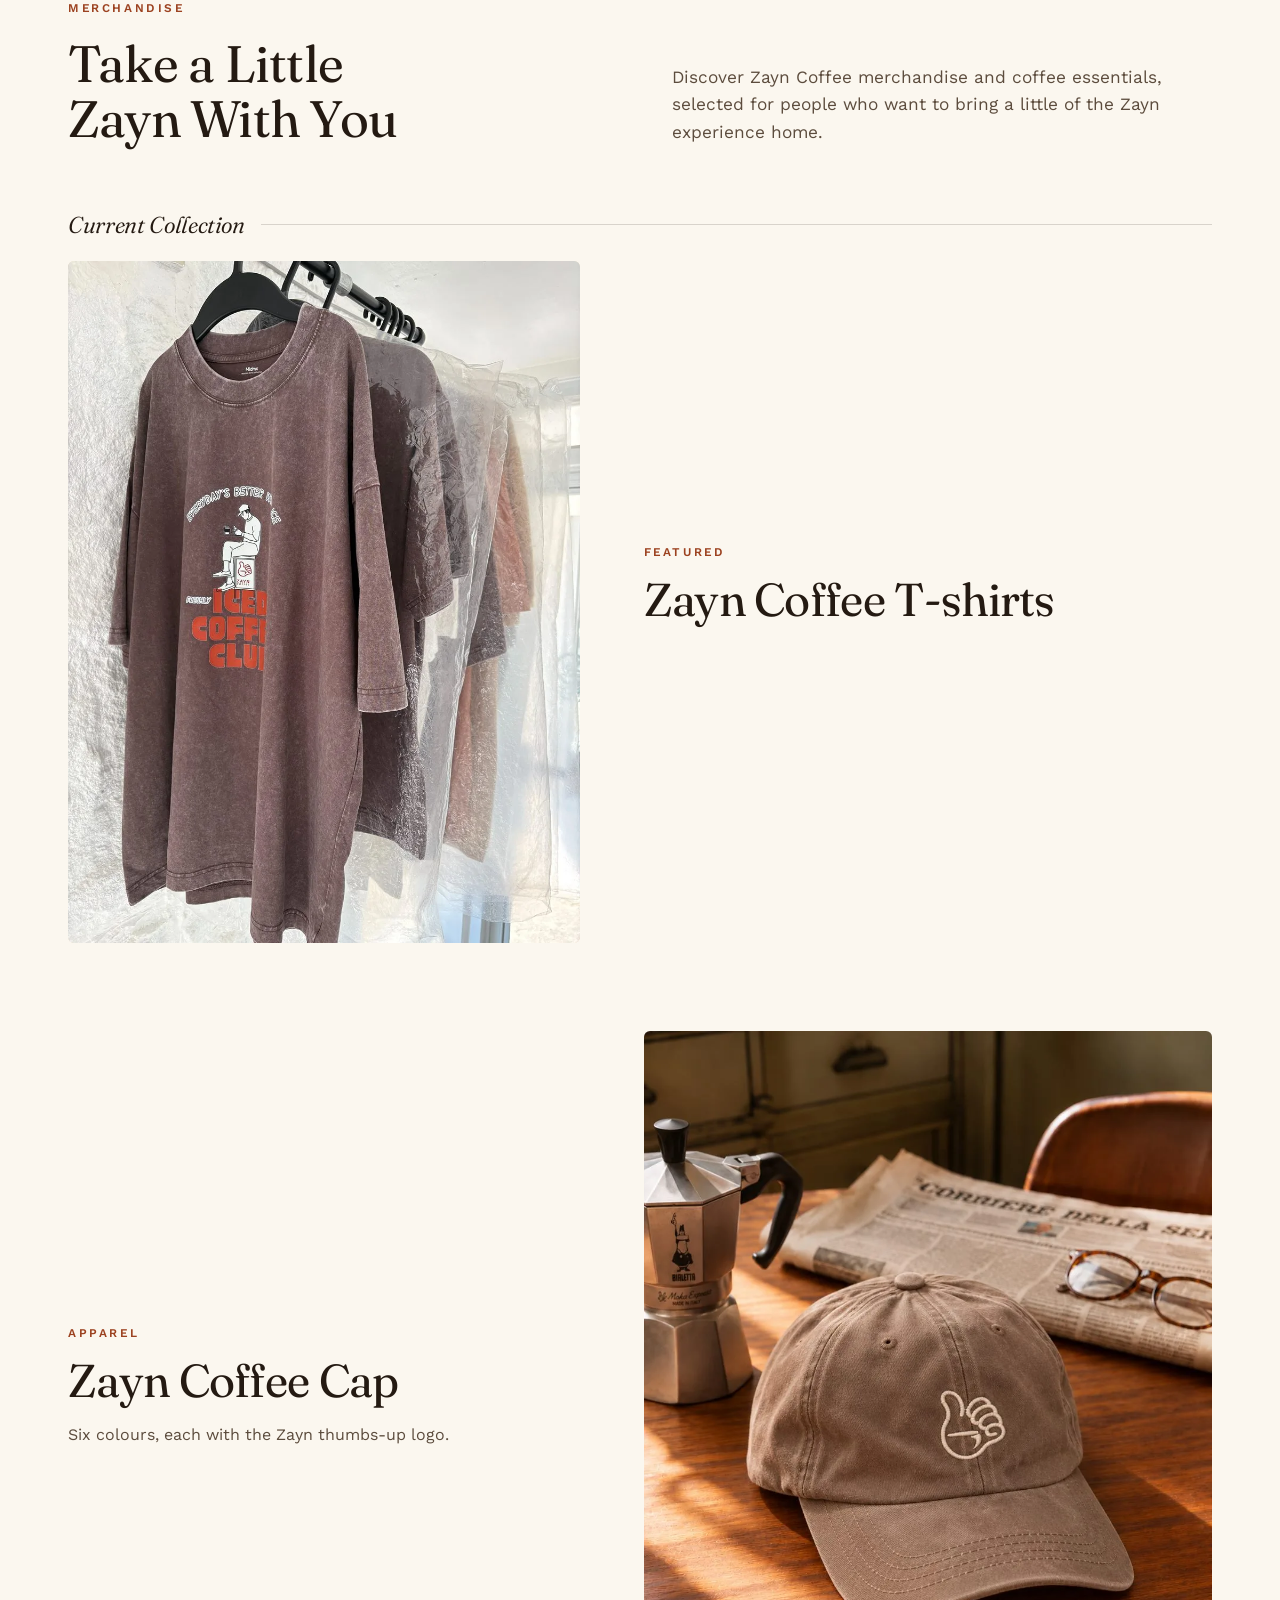
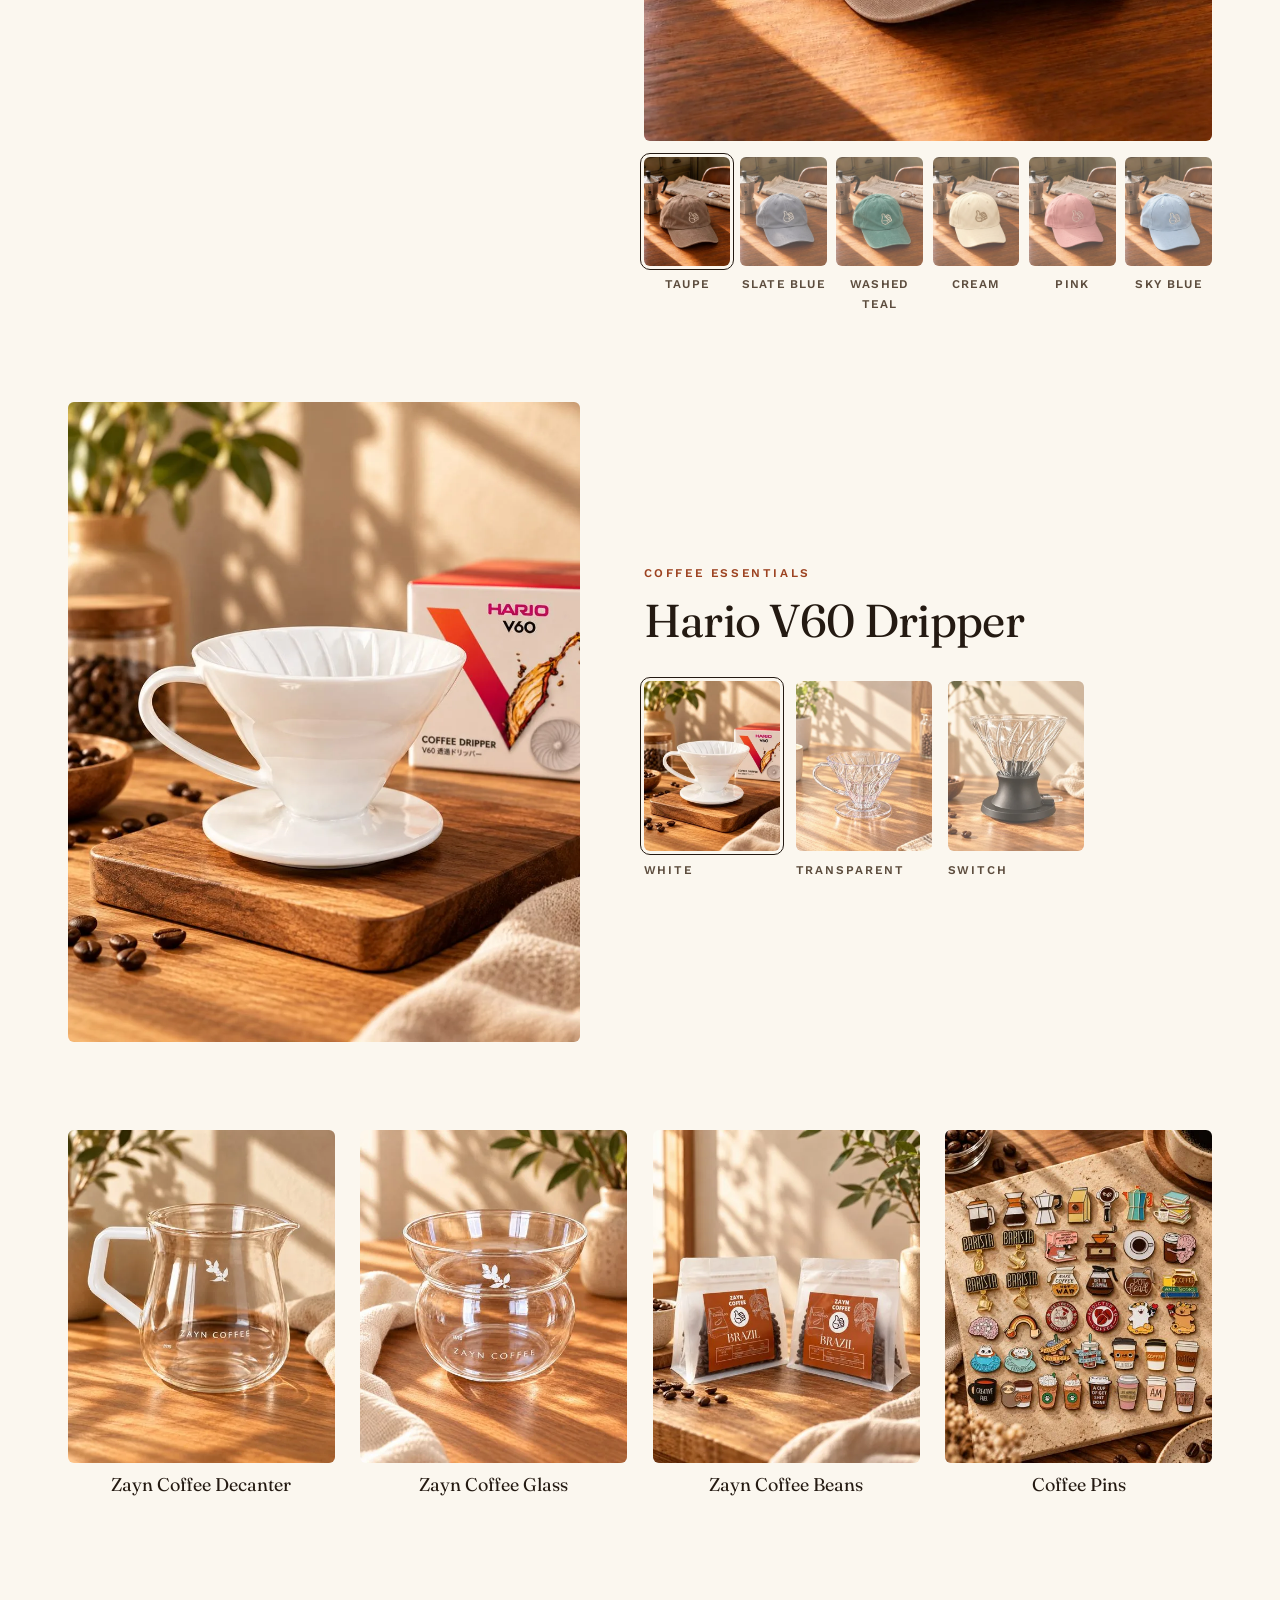
==== commit 5366e87b: "Cap feature: text left, photo right with colour thumbnails beneath Uses the same thumbnail variants " ====
--- a/index.html
+++ b/index.html
@@ -48,7 +48,7 @@
 <link rel="preconnect" href="https://fonts.gstatic.com" crossorigin>
 <link href="https://fonts.googleapis.com/css2?family=Fraunces:ital,opsz,wght@0,9..144,300..600;1,9..144,300..500&family=Work+Sans:wght@400;500;600&display=swap" rel="stylesheet">
 <link rel="preload" as="image" href="assets/img/hero/cup-hallway-960.webp" imagesrcset="assets/img/hero/cup-hallway-480.webp 480w, assets/img/hero/cup-hallway-960.webp 960w" imagesizes="(min-width: 960px) 40vw, 86vw">
-<link rel="stylesheet" href="css/site.css?v=20261023">
+<link rel="stylesheet" href="css/site.css?v=20261025">
 
 <script type="application/ld+json">
 {
@@ -644,30 +644,30 @@
         </div>
       </div>
 
-      <!-- Feature: Zayn Coffee Cap - mirrored layout (photo right), colour swatches swap the photo
-           (same js/main.js handler as the V60). Photos: Images from Client/Merchandise Edited. -->
-      <div class="merch-feature merch-feature--cap reveal" data-variants>
-        <figure class="mf-main mf-main--photo">
-          <img data-variant-main src="assets/img/merch/edited/cap-taupe-960.webp" srcset="assets/img/merch/edited/cap-taupe-480.webp 480w, assets/img/merch/edited/cap-taupe-960.webp 960w" sizes="(min-width: 600px) 46vw, 92vw" width="960" height="1202" loading="lazy" decoding="async" alt="Taupe Zayn Coffee cap with the thumbs-up logo on a sunlit wooden table">
-        </figure>
+      <!-- Feature: Zayn Coffee Cap - text left; photo right with the colour thumbnails under it.
+           Thumbnails swap the photo (js/main.js). Photos: Images from Client/Merchandise Edited. -->
+      <div class="merch-feature merch-feature--variants merch-feature--cap reveal" data-variants>
         <div class="mf-side">
           <p class="mf-label">Apparel</p>
           <h4 class="mf-name">Zayn Coffee Cap</h4>
           <p class="mf-note">Six colours, each with the Zayn thumbs-up logo.</p>
-          <ul class="mf-swatches" aria-label="Zayn Coffee Cap colours">
-            <li><button type="button" aria-pressed="true" data-img="assets/img/merch/edited/cap-taupe" data-alt="Taupe Zayn Coffee cap with the thumbs-up logo on a sunlit wooden table"><span class="dot" style="--c:#8C7563"></span><span>Taupe</span></button></li>
-            <li><button type="button" aria-pressed="false" data-img="assets/img/merch/edited/cap-slate-blue" data-alt="Slate blue Zayn Coffee cap with the thumbs-up logo on a sunlit wooden table"><span class="dot" style="--c:#6F7F9A"></span><span>Slate Blue</span></button></li>
-            <li><button type="button" aria-pressed="false" data-img="assets/img/merch/edited/cap-washed-teal" data-alt="Washed teal Zayn Coffee cap with the thumbs-up logo on a sunlit wooden table"><span class="dot" style="--c:#3F7F6B"></span><span>Washed Teal</span></button></li>
-            <li><button type="button" aria-pressed="false" data-img="assets/img/merch/edited/cap-cream" data-alt="Cream Zayn Coffee cap with the thumbs-up logo on a sunlit wooden table"><span class="dot" style="--c:#EDE3CC"></span><span>Cream</span></button></li>
-            <li><button type="button" aria-pressed="false" data-img="assets/img/merch/edited/cap-pink" data-alt="Pink Zayn Coffee cap with the thumbs-up logo on a sunlit wooden table"><span class="dot" style="--c:#D98C8E"></span><span>Pink</span></button></li>
-            <li><button type="button" aria-pressed="false" data-img="assets/img/merch/edited/cap-sky-blue" data-alt="Sky blue Zayn Coffee cap with the thumbs-up logo on a sunlit wooden table"><span class="dot" style="--c:#9DBBDF"></span><span>Sky Blue</span></button></li>
-          </ul>
-        </div>
+        </div>
+        <figure class="mf-main mf-main--photo">
+          <img data-variant-main src="assets/img/merch/edited/cap-taupe-960.webp" srcset="assets/img/merch/edited/cap-taupe-480.webp 480w, assets/img/merch/edited/cap-taupe-960.webp 960w" sizes="(min-width: 600px) 46vw, 92vw" width="960" height="1202" loading="lazy" decoding="async" alt="Taupe Zayn Coffee cap with the thumbs-up logo on a sunlit wooden table">
+        </figure>
+        <ul class="mf-variants" aria-label="Zayn Coffee Cap colours">
+          <li><button type="button" aria-pressed="true" data-img="assets/img/merch/edited/cap-taupe" data-alt="Taupe Zayn Coffee cap with the thumbs-up logo on a sunlit wooden table"><img src="assets/img/merch/edited/cap-taupe-480.webp" width="480" height="601" loading="lazy" decoding="async" alt=""><span>Taupe</span></button></li>
+          <li><button type="button" aria-pressed="false" data-img="assets/img/merch/edited/cap-slate-blue" data-alt="Slate blue Zayn Coffee cap with the thumbs-up logo on a sunlit wooden table"><img src="assets/img/merch/edited/cap-slate-blue-480.webp" width="480" height="601" loading="lazy" decoding="async" alt=""><span>Slate Blue</span></button></li>
+          <li><button type="button" aria-pressed="false" data-img="assets/img/merch/edited/cap-washed-teal" data-alt="Washed teal Zayn Coffee cap with the thumbs-up logo on a sunlit wooden table"><img src="assets/img/merch/edited/cap-washed-teal-480.webp" width="480" height="601" loading="lazy" decoding="async" alt=""><span>Washed Teal</span></button></li>
+          <li><button type="button" aria-pressed="false" data-img="assets/img/merch/edited/cap-cream" data-alt="Cream Zayn Coffee cap with the thumbs-up logo on a sunlit wooden table"><img src="assets/img/merch/edited/cap-cream-480.webp" width="480" height="601" loading="lazy" decoding="async" alt=""><span>Cream</span></button></li>
+          <li><button type="button" aria-pressed="false" data-img="assets/img/merch/edited/cap-pink" data-alt="Pink Zayn Coffee cap with the thumbs-up logo on a sunlit wooden table"><img src="assets/img/merch/edited/cap-pink-480.webp" width="480" height="601" loading="lazy" decoding="async" alt=""><span>Pink</span></button></li>
+          <li><button type="button" aria-pressed="false" data-img="assets/img/merch/edited/cap-sky-blue" data-alt="Sky blue Zayn Coffee cap with the thumbs-up logo on a sunlit wooden table"><img src="assets/img/merch/edited/cap-sky-blue-480.webp" width="480" height="601" loading="lazy" decoding="async" alt=""><span>Sky Blue</span></button></li>
+        </ul>
       </div>
 
       <!-- Feature: Hario V60 Dripper - large photo left, variant swatches right.
            Swatches swap the photo (js/main.js). Photos: Images from Client/Merchandise Edited. -->
-      <div class="merch-feature merch-feature--v60 reveal" data-variants>
+      <div class="merch-feature merch-feature--variants reveal" data-variants>
         <figure class="mf-main mf-main--photo">
           <img data-variant-main src="assets/img/merch/edited/v60-white-960.webp" srcset="assets/img/merch/edited/v60-white-480.webp 480w, assets/img/merch/edited/v60-white-960.webp 960w" sizes="(min-width: 600px) 46vw, 92vw" width="960" height="1200" loading="lazy" decoding="async" alt="White Hario V60 dripper on a wooden board beside its box">
         </figure>
--- a/css/site.css
+++ b/css/site.css
@@ -656,7 +656,7 @@
 
 /* ---------- Merchandise ---------- */
 
-/* Feature: one product told through several photos (Hario V60) */
+/* Feature: one product told through several photos (Zayn Coffee Cap, Hario V60) */
 .merch-feature{
   display: grid; grid-template-columns: minmax(0, 0.9fr) minmax(0, 1fr);
   gap: var(--gap-lg); align-items: center;
@@ -668,9 +668,9 @@
 /* T-shirts keep the original photo: filled frame with rounded corners */
 .mf-main--photo{ overflow: hidden; border-radius: var(--radius-sm); background: var(--cream-2); }
 .mf-main--photo img{ object-fit: cover; object-position: 50% 45%; }
-/* Hario V60: edited product photos are ~4:5, so the frame matches and nothing important is trimmed */
-.merch-feature--v60 .mf-main{ aspect-ratio: 4 / 5; }
-.merch-feature--v60 .mf-main img{ object-position: 50% 50%; }
+/* Products with variants (Zayn Coffee Cap, Hario V60): edited photos are ~4:5, so the frame matches and nothing important is trimmed */
+.merch-feature--variants .mf-main{ aspect-ratio: 4 / 5; }
+.merch-feature--variants .mf-main img{ object-position: 50% 50%; }
 .mf-label{
   font-size: var(--fs-label); font-weight: 600; letter-spacing: 0.22em; text-transform: uppercase;
   color: var(--terracotta-text); margin-bottom: 0.8rem;
@@ -679,7 +679,7 @@
   font-family: var(--font-display); font-weight: 400; font-size: clamp(2rem, 3.6vw, 2.9rem);
   line-height: 1.08; letter-spacing: -0.015em; margin: 0 0 clamp(1.5rem, 3vw, 2.2rem);
 }
-/* Variant swatches beside a featured product (Hario V60: White / Transparent / Switch) */
+/* Variant thumbnails beside a featured product (cap colours; V60: White / Transparent / Switch) */
 [data-variant-main]{ transition: opacity 0.35s var(--ease); }
 [data-variant-main].is-swapping{ opacity: 0.35; }
 .mf-variants{ display: grid; grid-template-columns: repeat(3, minmax(0, 1fr)); gap: clamp(0.6rem, 1.4vw, 1rem); max-width: 440px; }
@@ -696,44 +696,16 @@
   display: block; margin-top: 0.6rem; font-size: var(--fs-label); font-weight: 600;
   letter-spacing: 0.16em; text-transform: uppercase; color: var(--ink-soft);
 }
-.mf-note{ margin: calc(clamp(1.5rem, 3vw, 2.2rem) * -0.55) 0 clamp(1.3rem, 2.6vw, 1.9rem); }
-.mf-swatches{ display: grid; grid-template-columns: repeat(3, minmax(0, 1fr)); gap: 1.1rem 0.75rem; max-width: 420px; }
-.mf-swatches button{
-  display: flex; align-items: center; gap: 0.65rem; width: 100%; min-height: 44px; padding: 0;
-  background: none; border: 0; cursor: pointer; text-align: left; font: inherit;
-}
-.mf-swatches .dot{
-  flex: none; width: 2.1rem; height: 2.1rem; border-radius: 50%; background: var(--c);
-  box-shadow: inset 0 0 0 1px rgba(36,26,18,0.18); outline: 1.5px solid transparent; outline-offset: 3px;
-  transition: outline-color var(--dur-fast) var(--ease), transform var(--dur-fast) var(--ease);
-}
-.mf-swatches button:hover .dot{ transform: scale(1.06); }
-.mf-swatches button[aria-pressed="true"] .dot{ outline-color: var(--ink); }
-.mf-swatches span:not(.dot){
-  font-size: var(--fs-label); font-weight: 600; letter-spacing: 0.12em; text-transform: uppercase;
-  color: var(--ink-soft); line-height: 1.3;
-}
-.mf-swatches button[aria-pressed="true"] span:not(.dot){ color: var(--ink); }
-/* Zayn Coffee Cap: name and description on top, then the photo with the colour list stacked on its right */
-.merch-feature.merch-feature--cap{
-  grid-template-columns: minmax(0, 520px) minmax(0, max-content);
-  grid-template-areas: "label label" "name name" "note note" "main swatches";
-  column-gap: clamp(1.2rem, 4vw, 3.5rem); row-gap: 0; align-items: start; justify-content: start;
-}
-.merch-feature.merch-feature--cap .mf-side{ display: contents; }
-.merch-feature.merch-feature--cap .mf-label{ grid-area: label; }
-.merch-feature.merch-feature--cap .mf-name{ grid-area: name; margin-bottom: 0.6rem; }
-.merch-feature.merch-feature--cap .mf-note{ grid-area: note; margin: 0 0 clamp(1.2rem, 2.6vw, 1.8rem); }
-.merch-feature.merch-feature--cap .mf-main{ grid-area: main; aspect-ratio: 4 / 5; }
-.merch-feature.merch-feature--cap .mf-main img{ object-position: 50% 55%; }
-.merch-feature.merch-feature--cap .mf-swatches{ grid-area: swatches; grid-template-columns: 1fr; gap: 0.35rem; align-self: center; max-width: none; }
-@media (max-width: 600px){
-  .merch-feature.merch-feature--cap{ grid-template-columns: minmax(0, 1fr) minmax(0, max-content); column-gap: 0.9rem; }
-  .merch-feature.merch-feature--cap .mf-name{ font-size: 1.9rem; }
-  .merch-feature.merch-feature--cap .mf-swatches{ gap: 0.15rem; }
-  .merch-feature.merch-feature--cap .mf-swatches .dot{ width: 1.75rem; height: 1.75rem; }
-  .merch-feature.merch-feature--cap .mf-swatches span:not(.dot){ letter-spacing: 0.08em; }
-}
+/* Zayn Coffee Cap: text left; photo right with its colour thumbnails in one row underneath */
+.merch-feature--cap{
+  grid-template-columns: minmax(0, 0.9fr) minmax(0, 1fr);
+  grid-template-areas: "side main" ". variants"; row-gap: 1rem;
+}
+.merch-feature--cap .mf-side{ grid-area: side; }
+.merch-feature--cap .mf-main{ grid-area: main; }
+.merch-feature--cap .mf-variants{ grid-area: variants; grid-template-columns: repeat(6, minmax(0, 1fr)); gap: 0.6rem; max-width: none; }
+.merch-feature--cap .mf-variants span{ letter-spacing: 0.1em; text-align: center; }
+.mf-note{ margin: calc(clamp(1.5rem, 3vw, 2.2rem) * -0.55) 0 0; }
 /* Collection row: four products, evenly aligned */
 .merch-grid{ display: grid; grid-template-columns: repeat(4, minmax(0, 1fr)); gap: clamp(1rem, 2vw, 1.6rem); margin-bottom: 2rem; }
 .merch-item img{ width: 100%; aspect-ratio: 4 / 5; object-fit: cover; border-radius: var(--radius-sm); }
@@ -753,16 +725,20 @@
 @media (max-width: 600px){
   .merch-item{ flex-basis: 62%; }
   .merch-feature{ grid-template-columns: 1fr; gap: 1.6rem; }
-  /* Features on phones: name first, then a large full-width photo (V60: then its variants in a row) */
+  /* Features on phones: name first, then a large full-width photo, then its variants in rows of three */
   .merch-feature{ gap: 0; }
   .merch-feature .mf-side{ display: contents; }
   .merch-feature .mf-label{ order: 1; margin-bottom: 0.5rem; }
   .merch-feature .mf-name{ order: 2; font-size: 1.9rem; margin-bottom: 1rem; }
   .merch-feature .mf-main{ order: 3; aspect-ratio: 4 / 4.6; }
-  .merch-feature--v60 .mf-variants{ order: 4; max-width: none; margin-top: 0.9rem; gap: 0.6rem; }
-  .merch-feature--v60 .mf-main{ aspect-ratio: 4 / 5; }
-  .merch-feature--v60 .mf-variants img{ aspect-ratio: 1; }
-  .merch-feature--v60 .mf-variants span{ margin-top: 0.45rem; letter-spacing: 0.12em; text-align: center; }
+  .merch-feature--variants .mf-variants{ order: 4; max-width: none; margin-top: 0.9rem; gap: 0.6rem; }
+  .merch-feature--variants .mf-main{ aspect-ratio: 4 / 5; }
+  .merch-feature--variants .mf-variants img{ aspect-ratio: 1; }
+  .merch-feature--variants .mf-variants span{ margin-top: 0.45rem; letter-spacing: 0.12em; text-align: center; }
+  .merch-feature--cap{ grid-template-areas: none; }
+  .merch-feature--cap .mf-main, .merch-feature--cap .mf-variants{ grid-area: auto; }
+  .merch-feature--cap .mf-note{ order: 2; margin: -0.4rem 0 1rem; }
+  .merch-feature--cap .mf-variants{ grid-template-columns: repeat(3, minmax(0, 1fr)); }
   .merch-name{ font-size: 1.05rem; }
 }
 
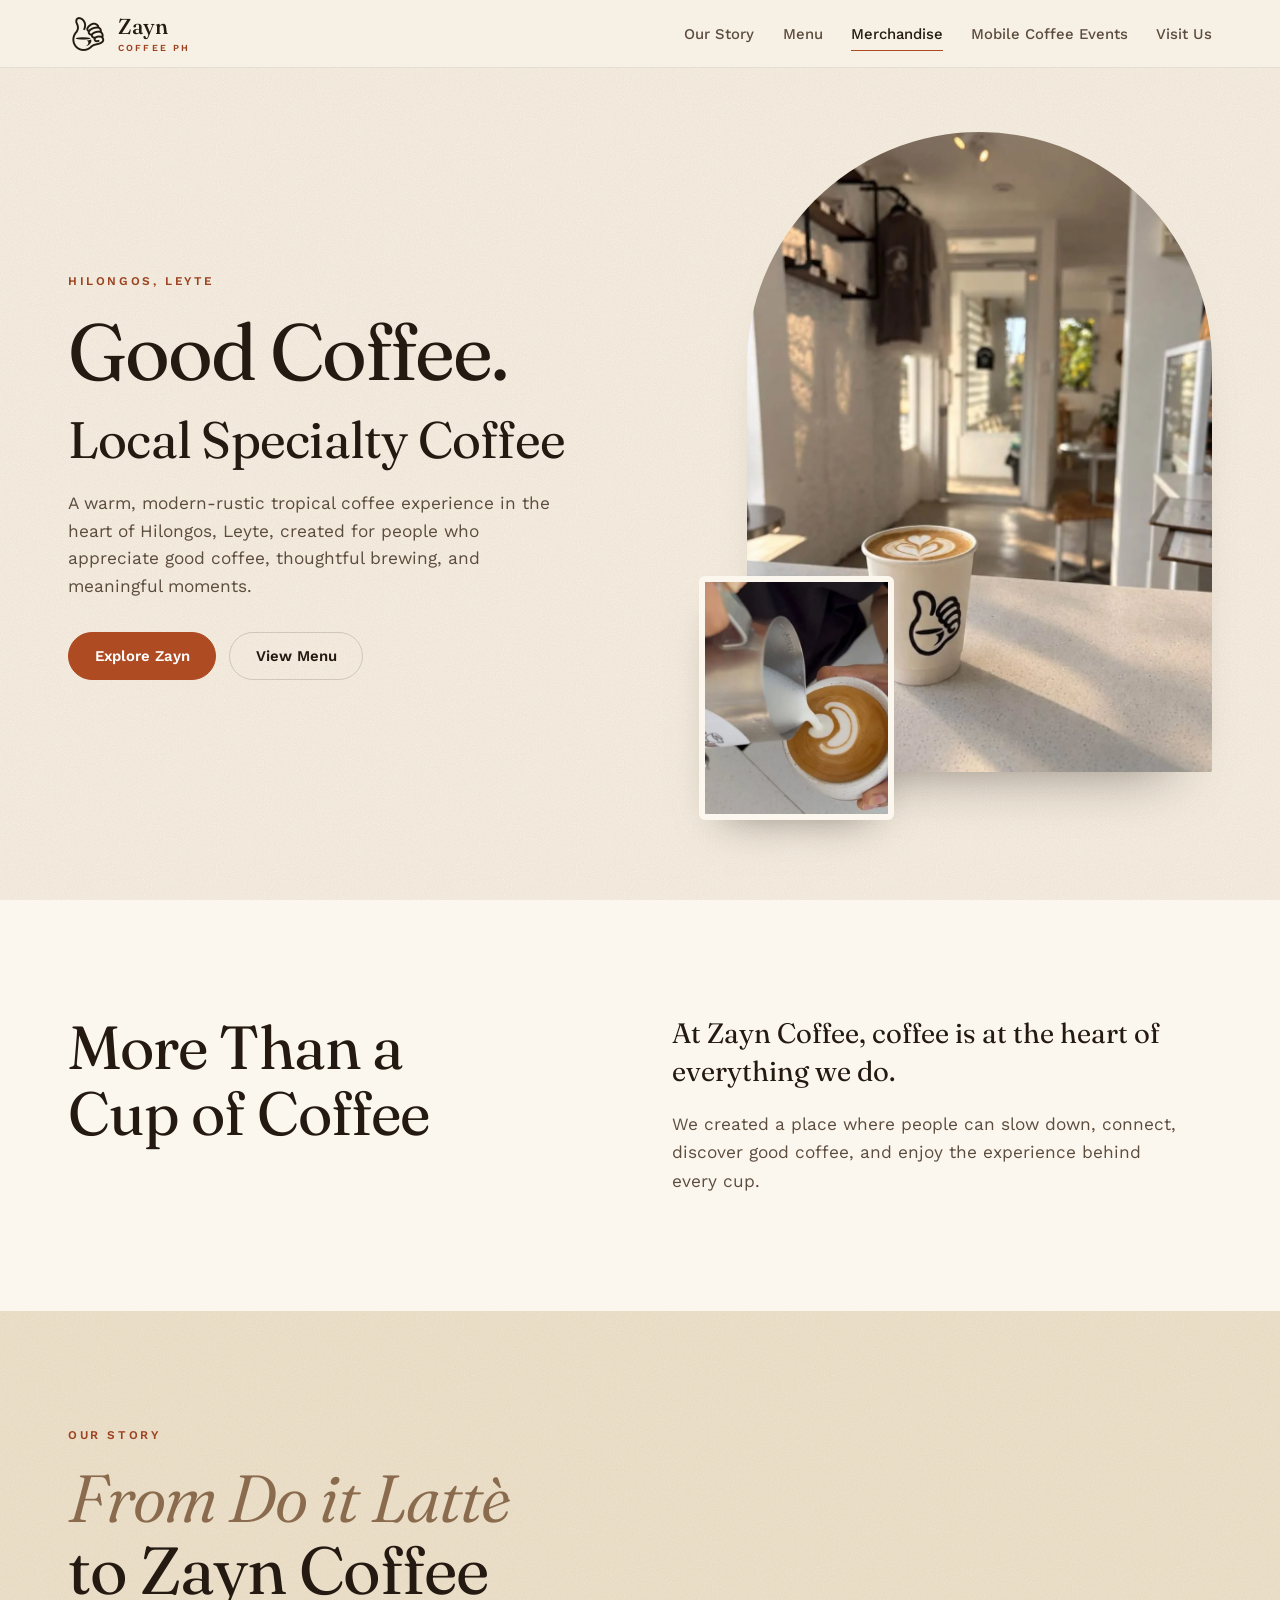
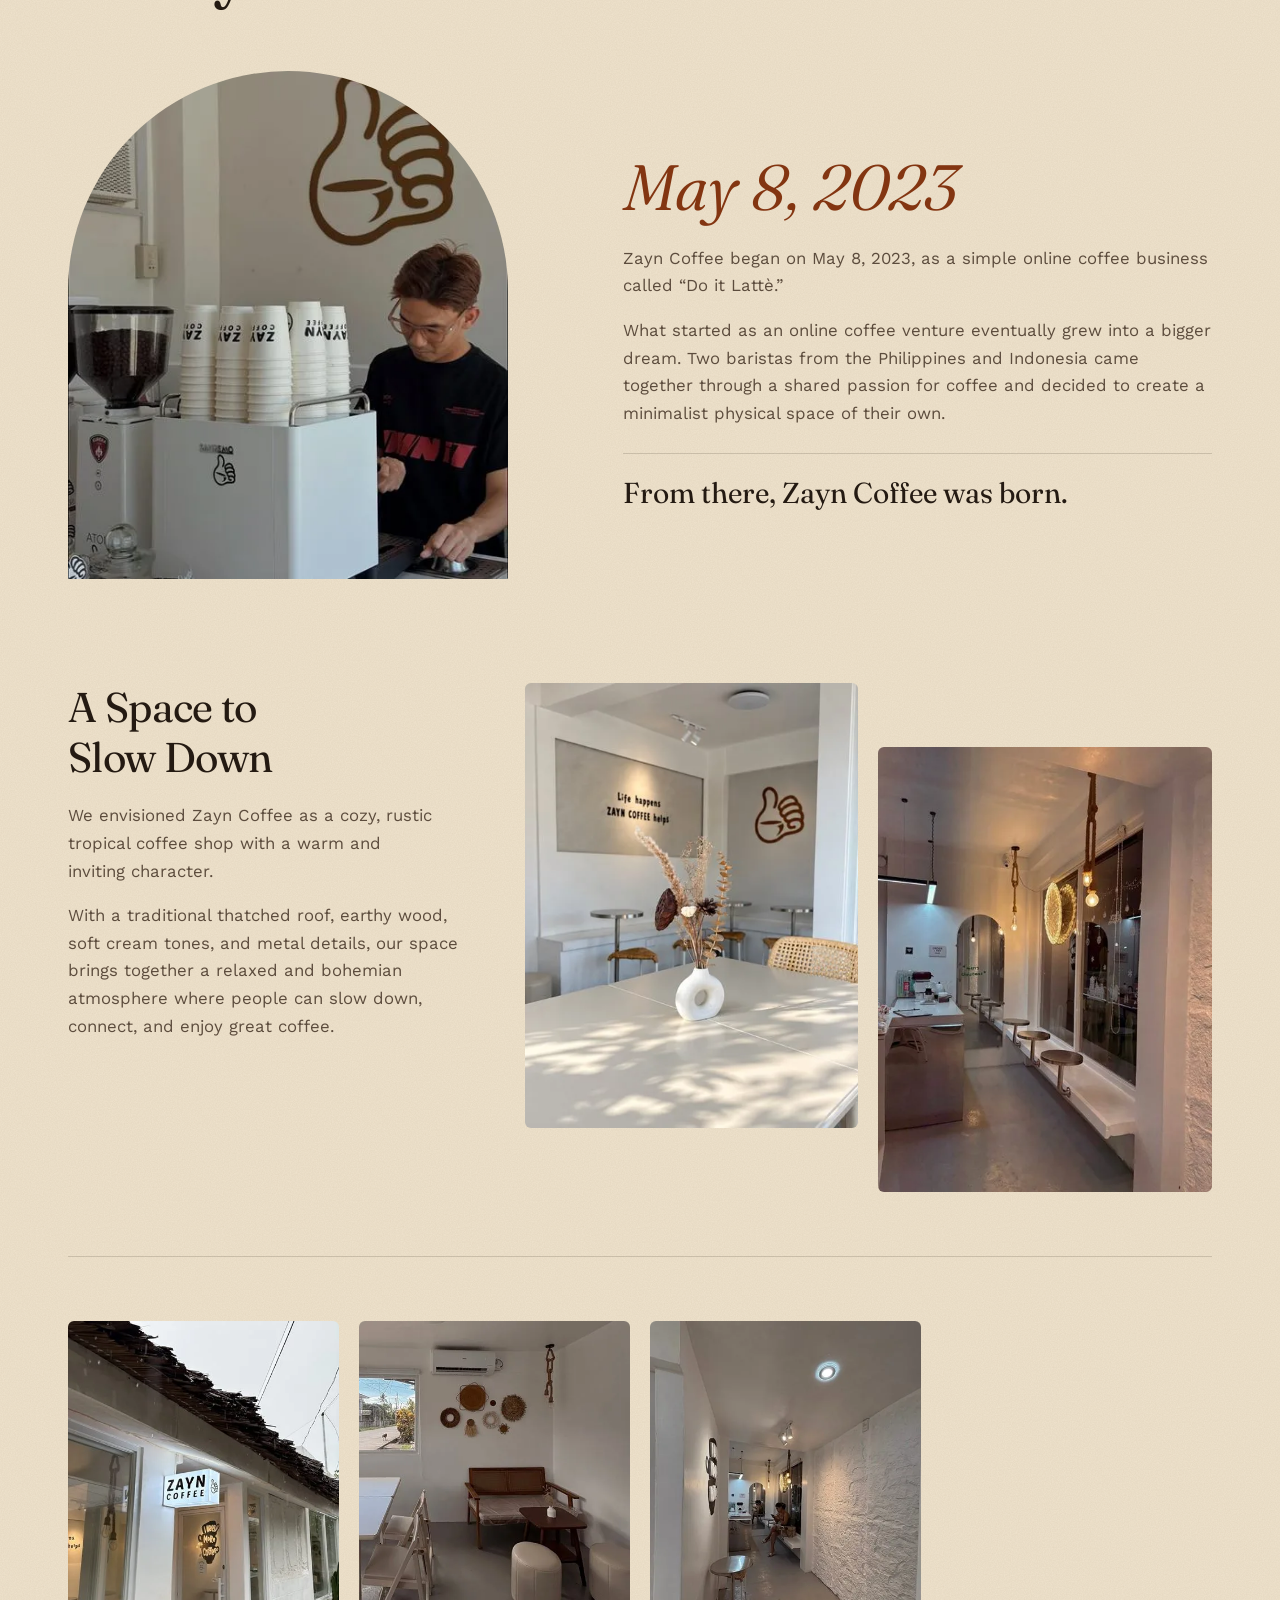
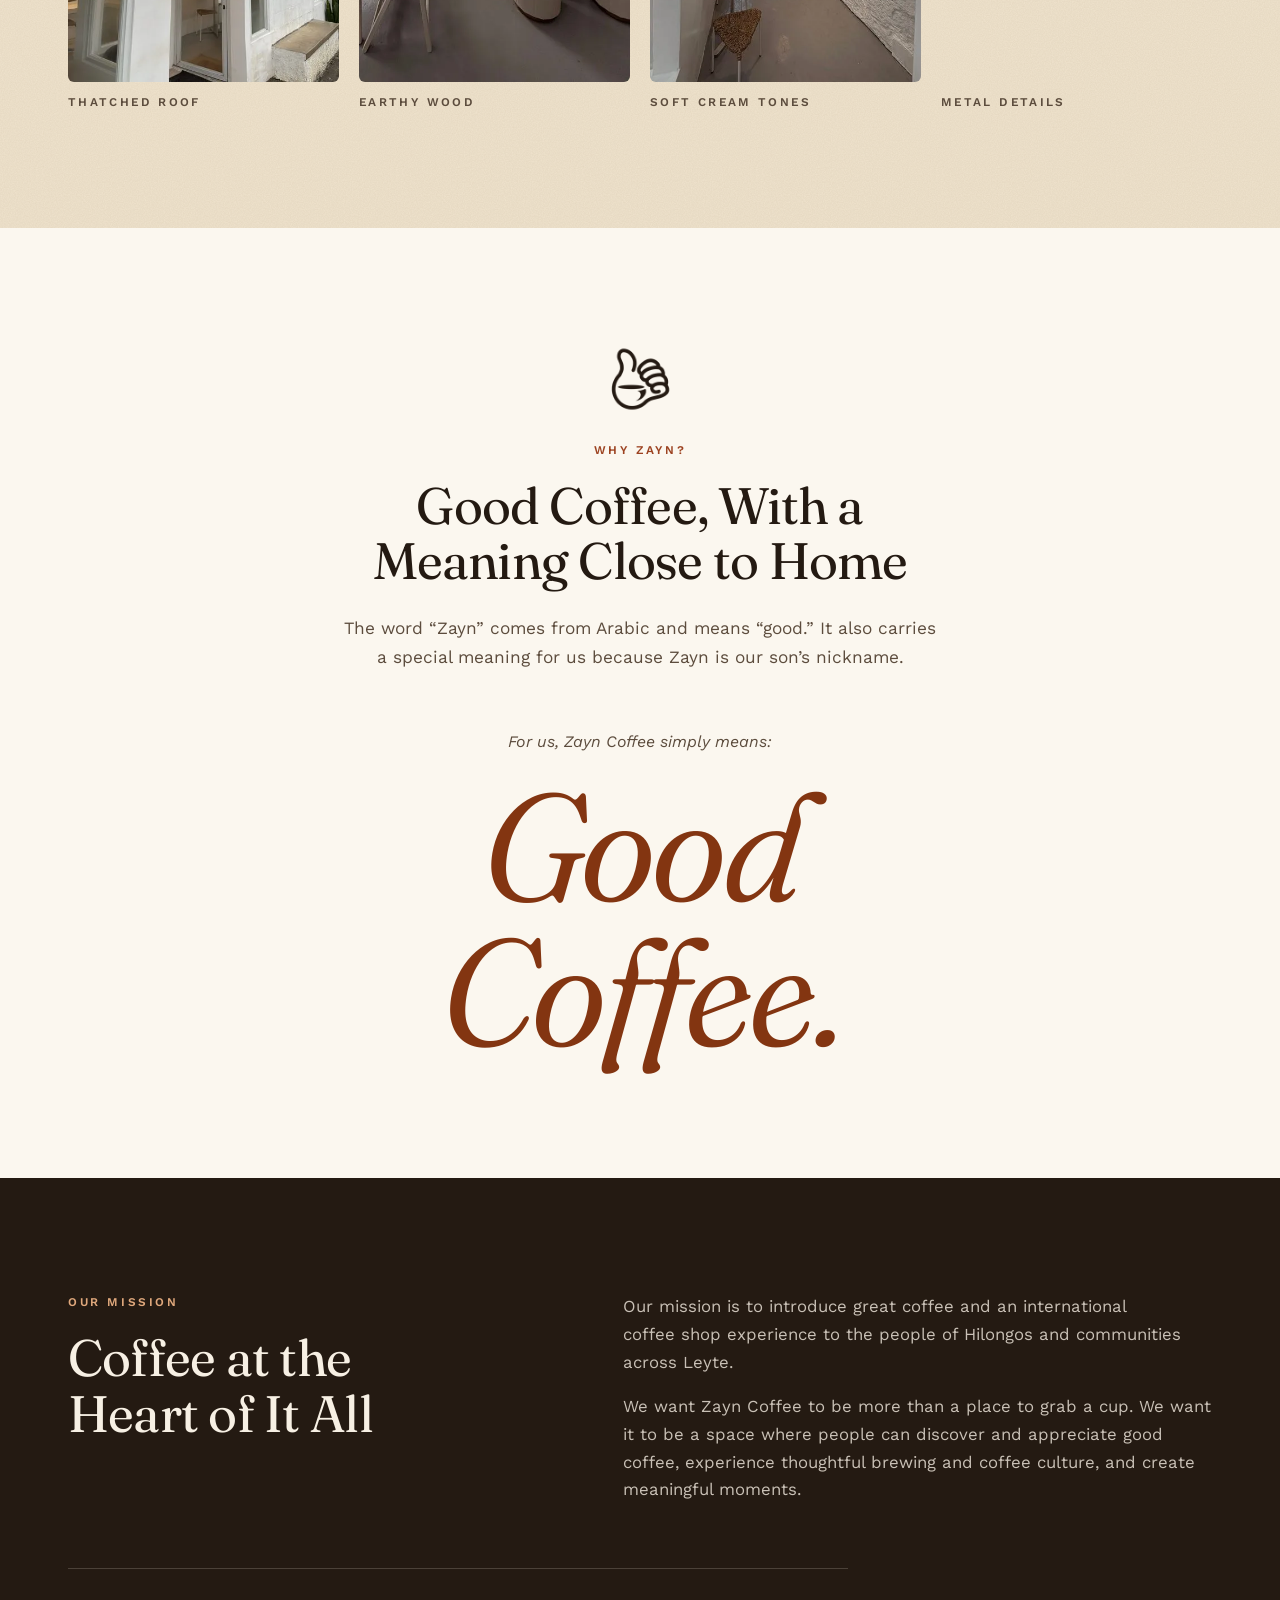
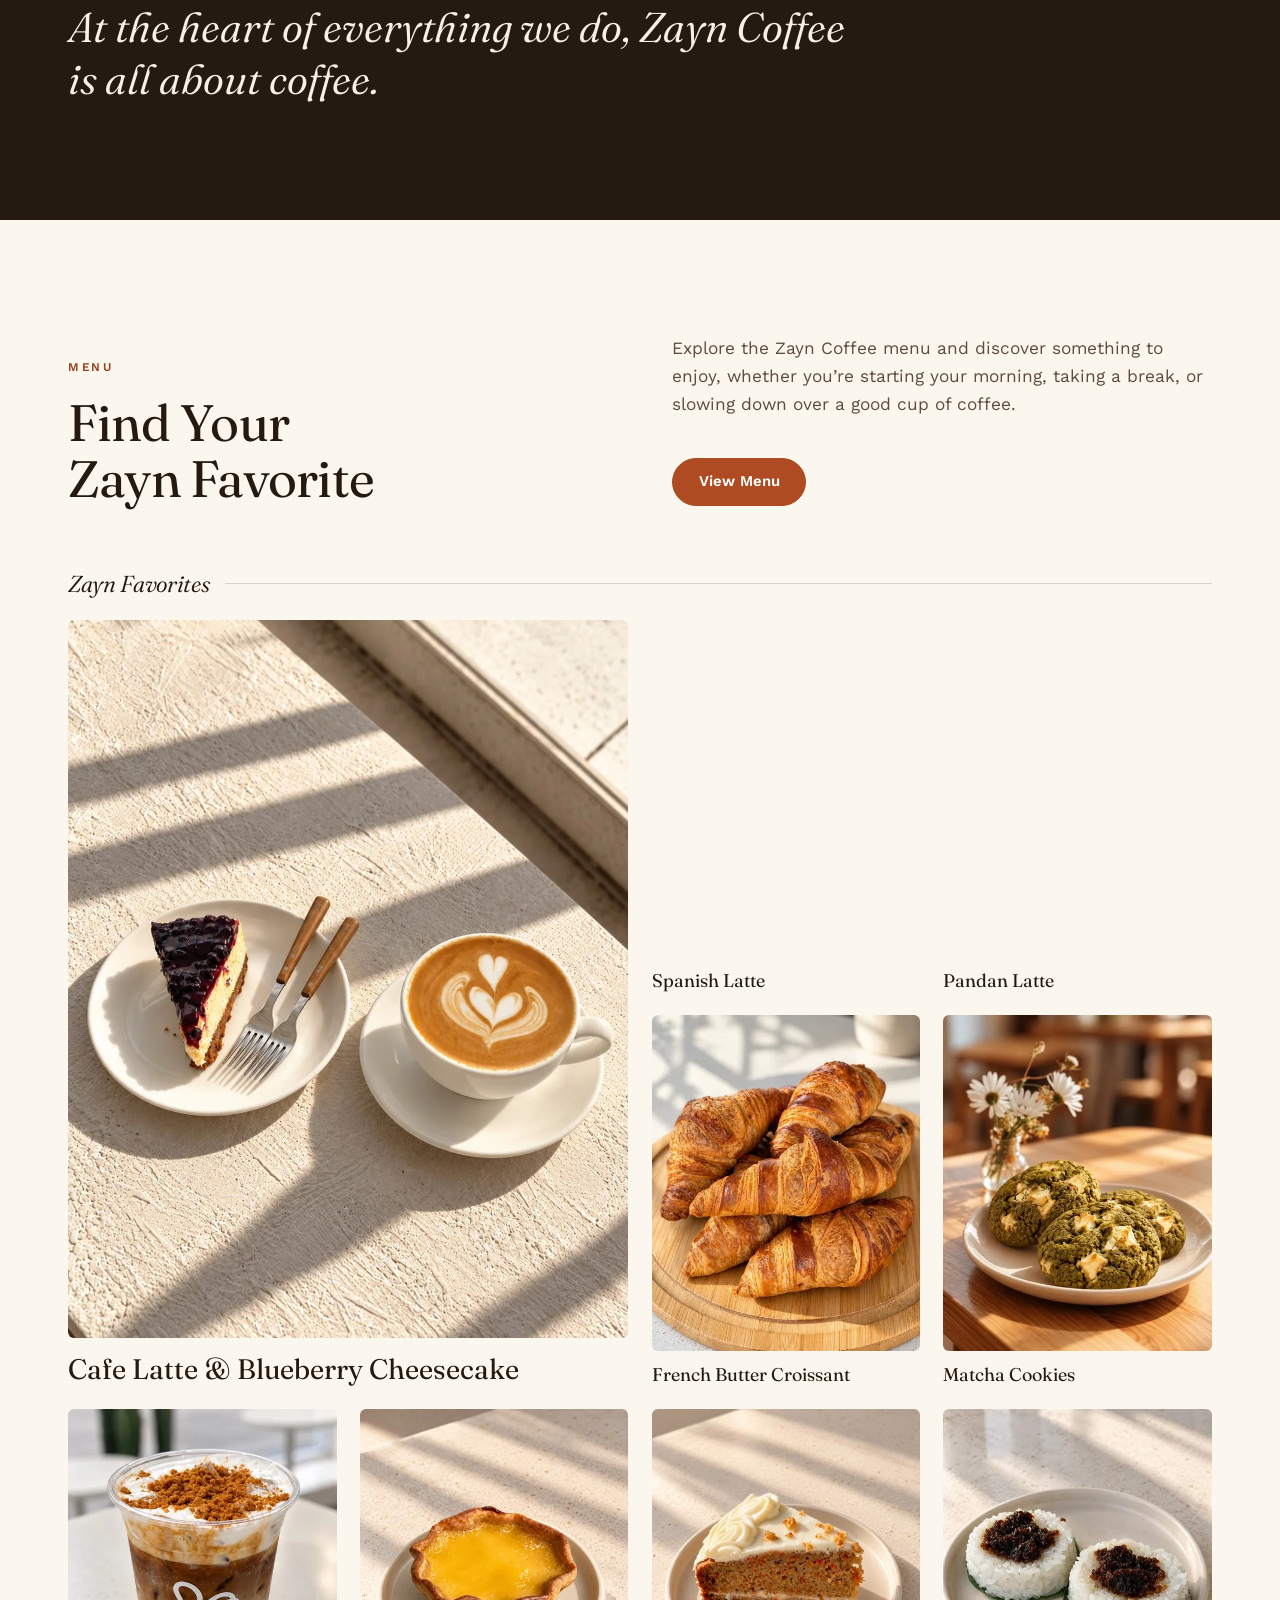
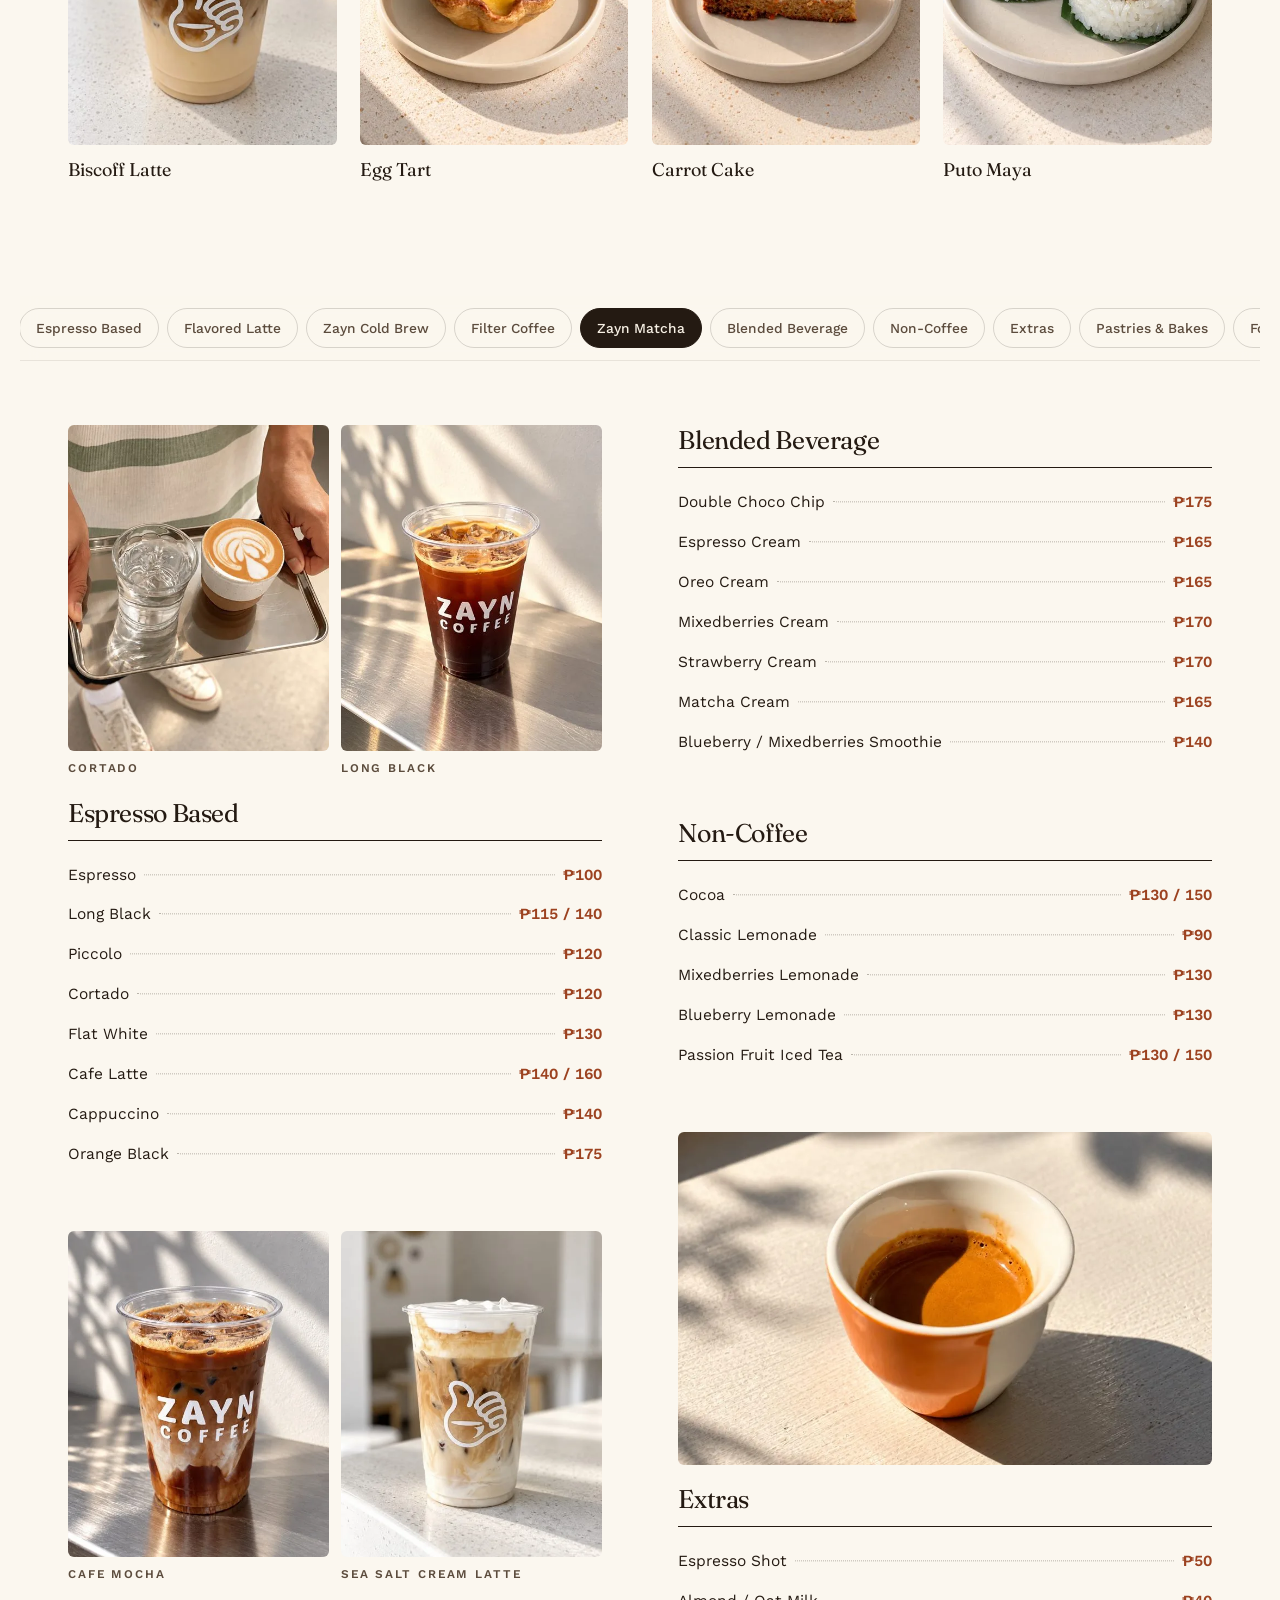
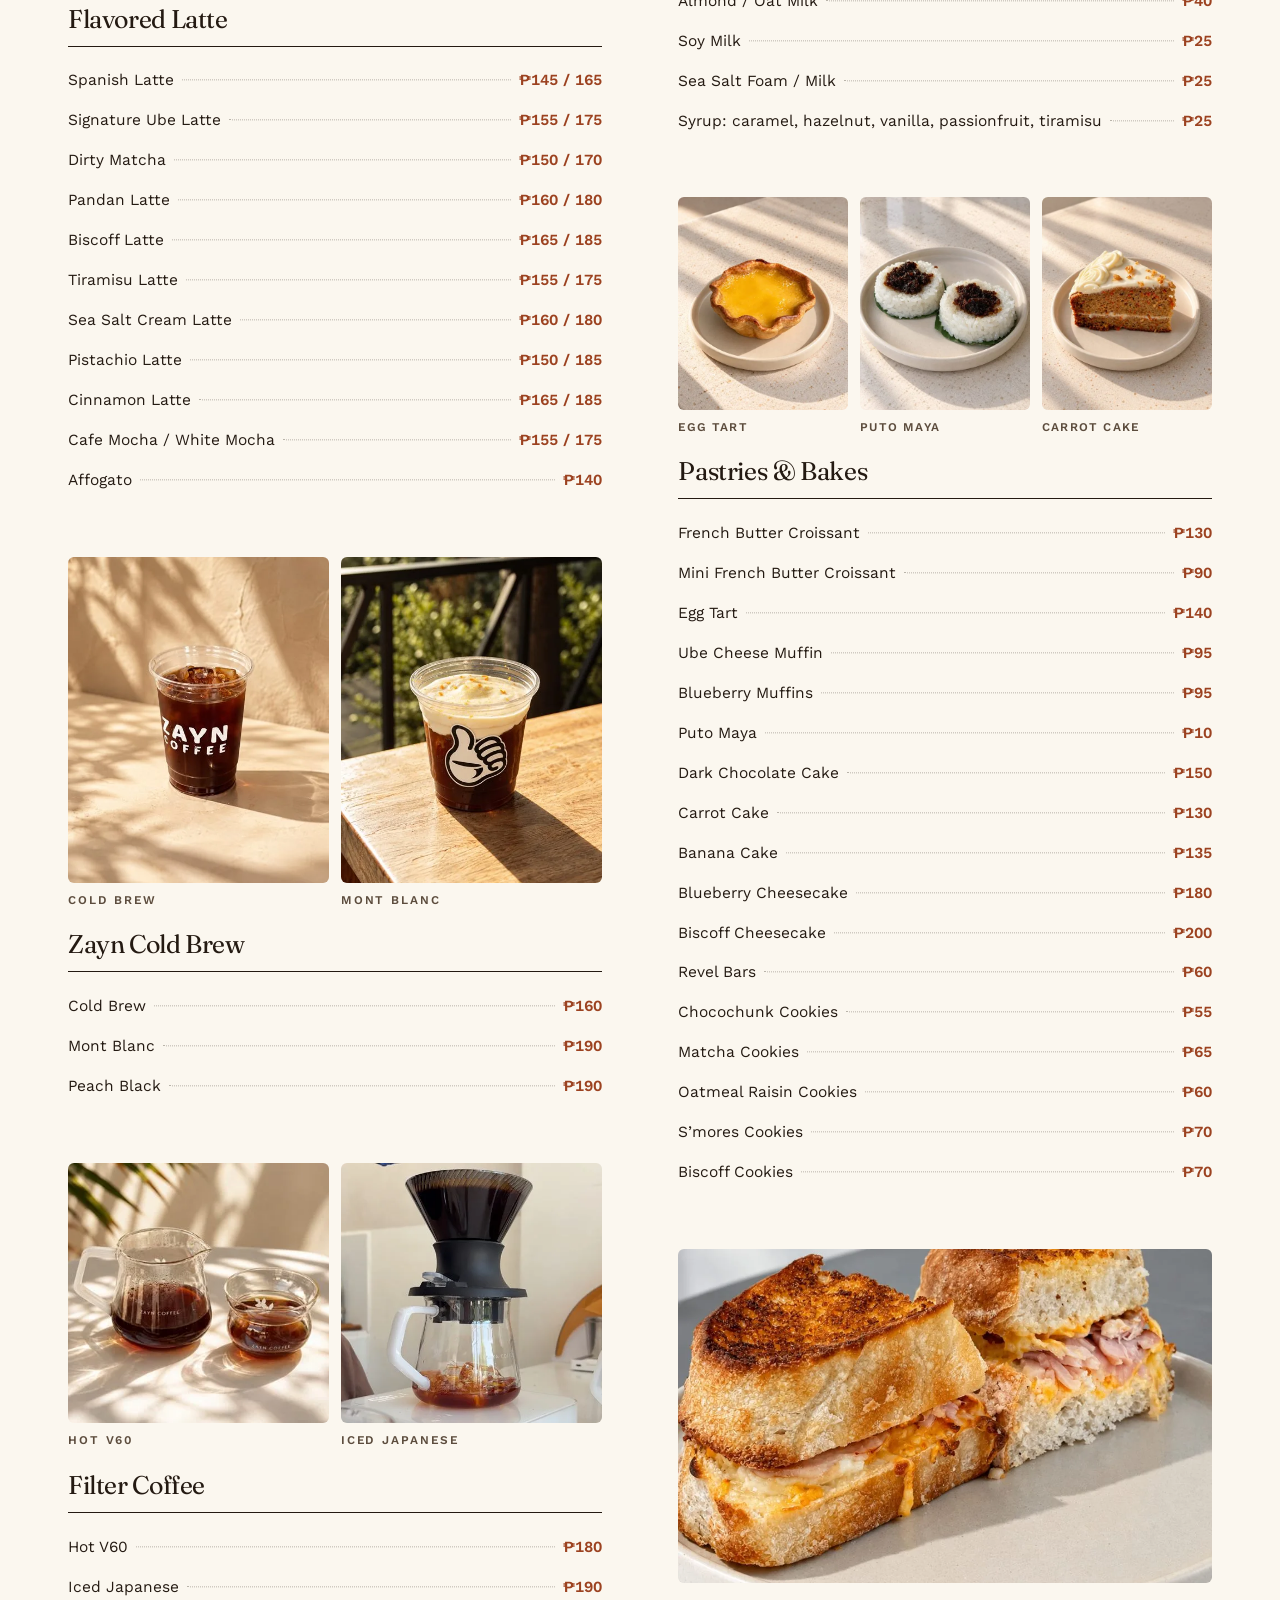
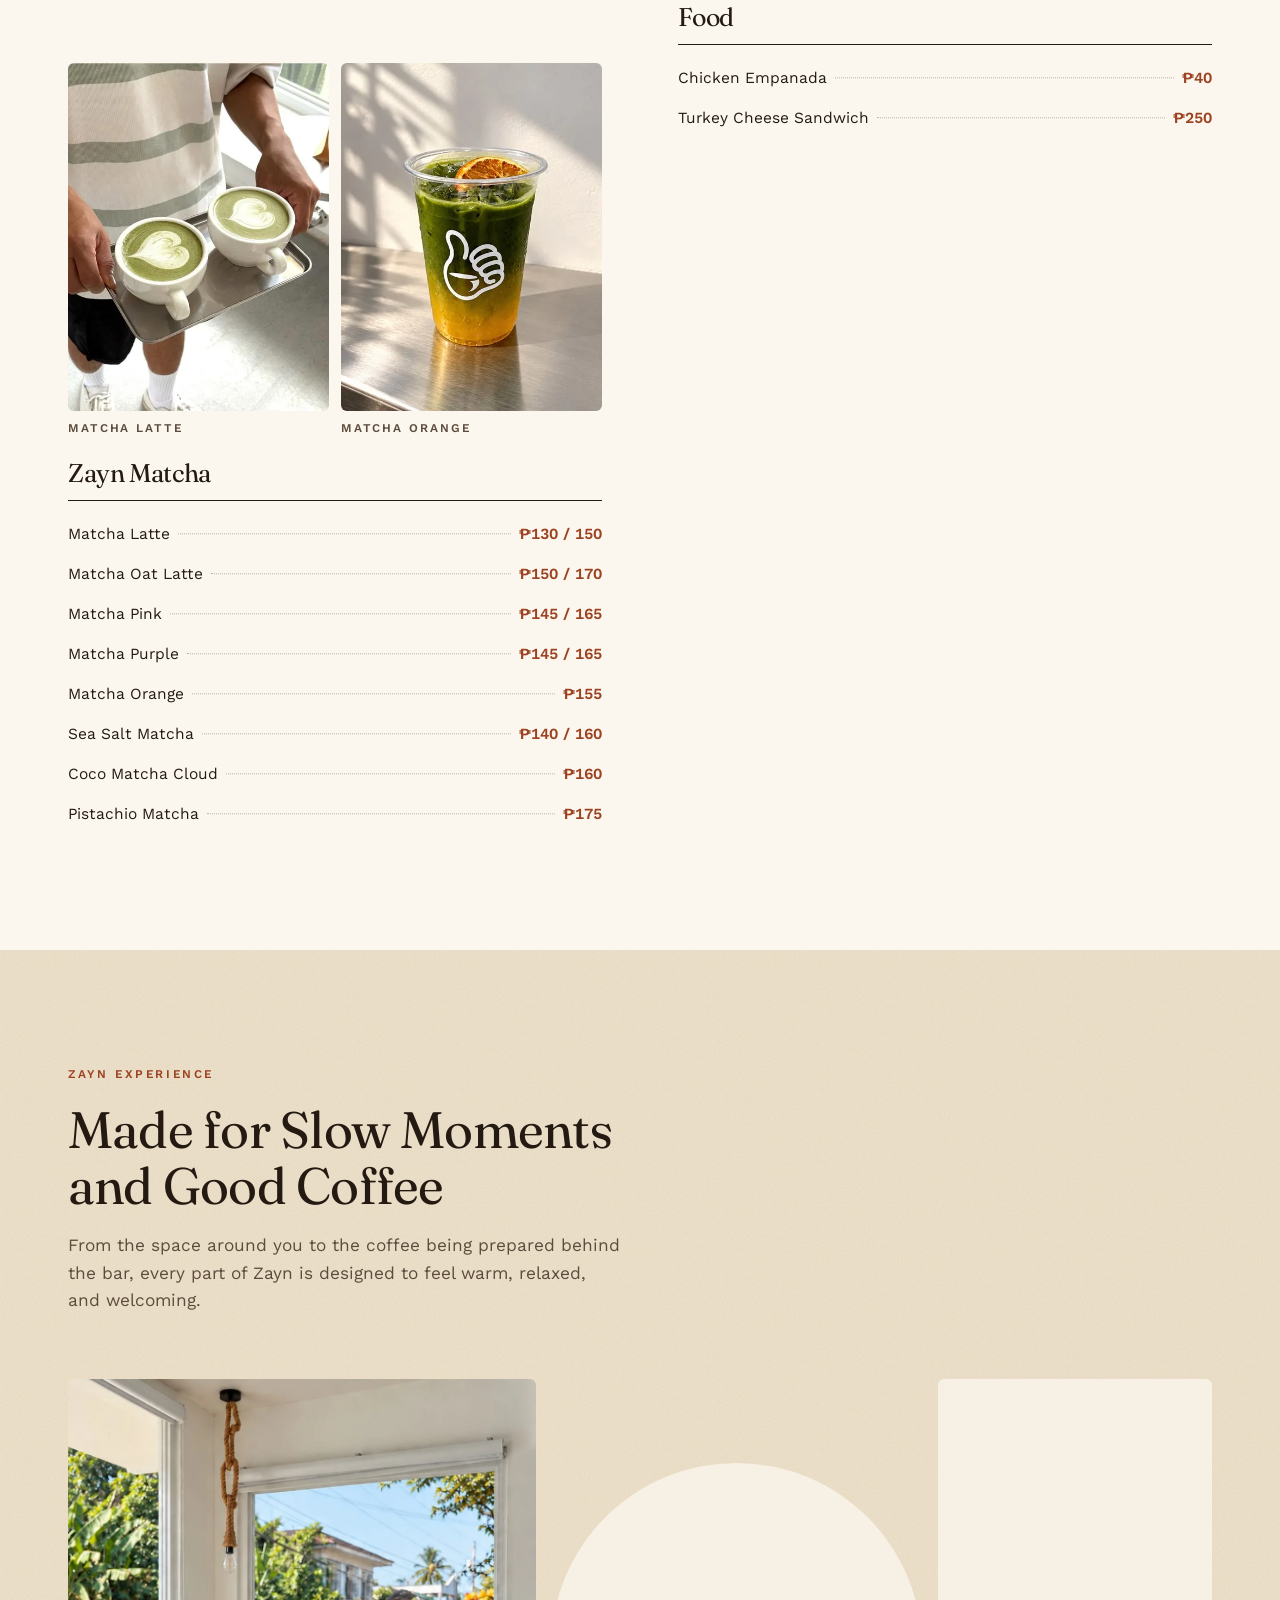
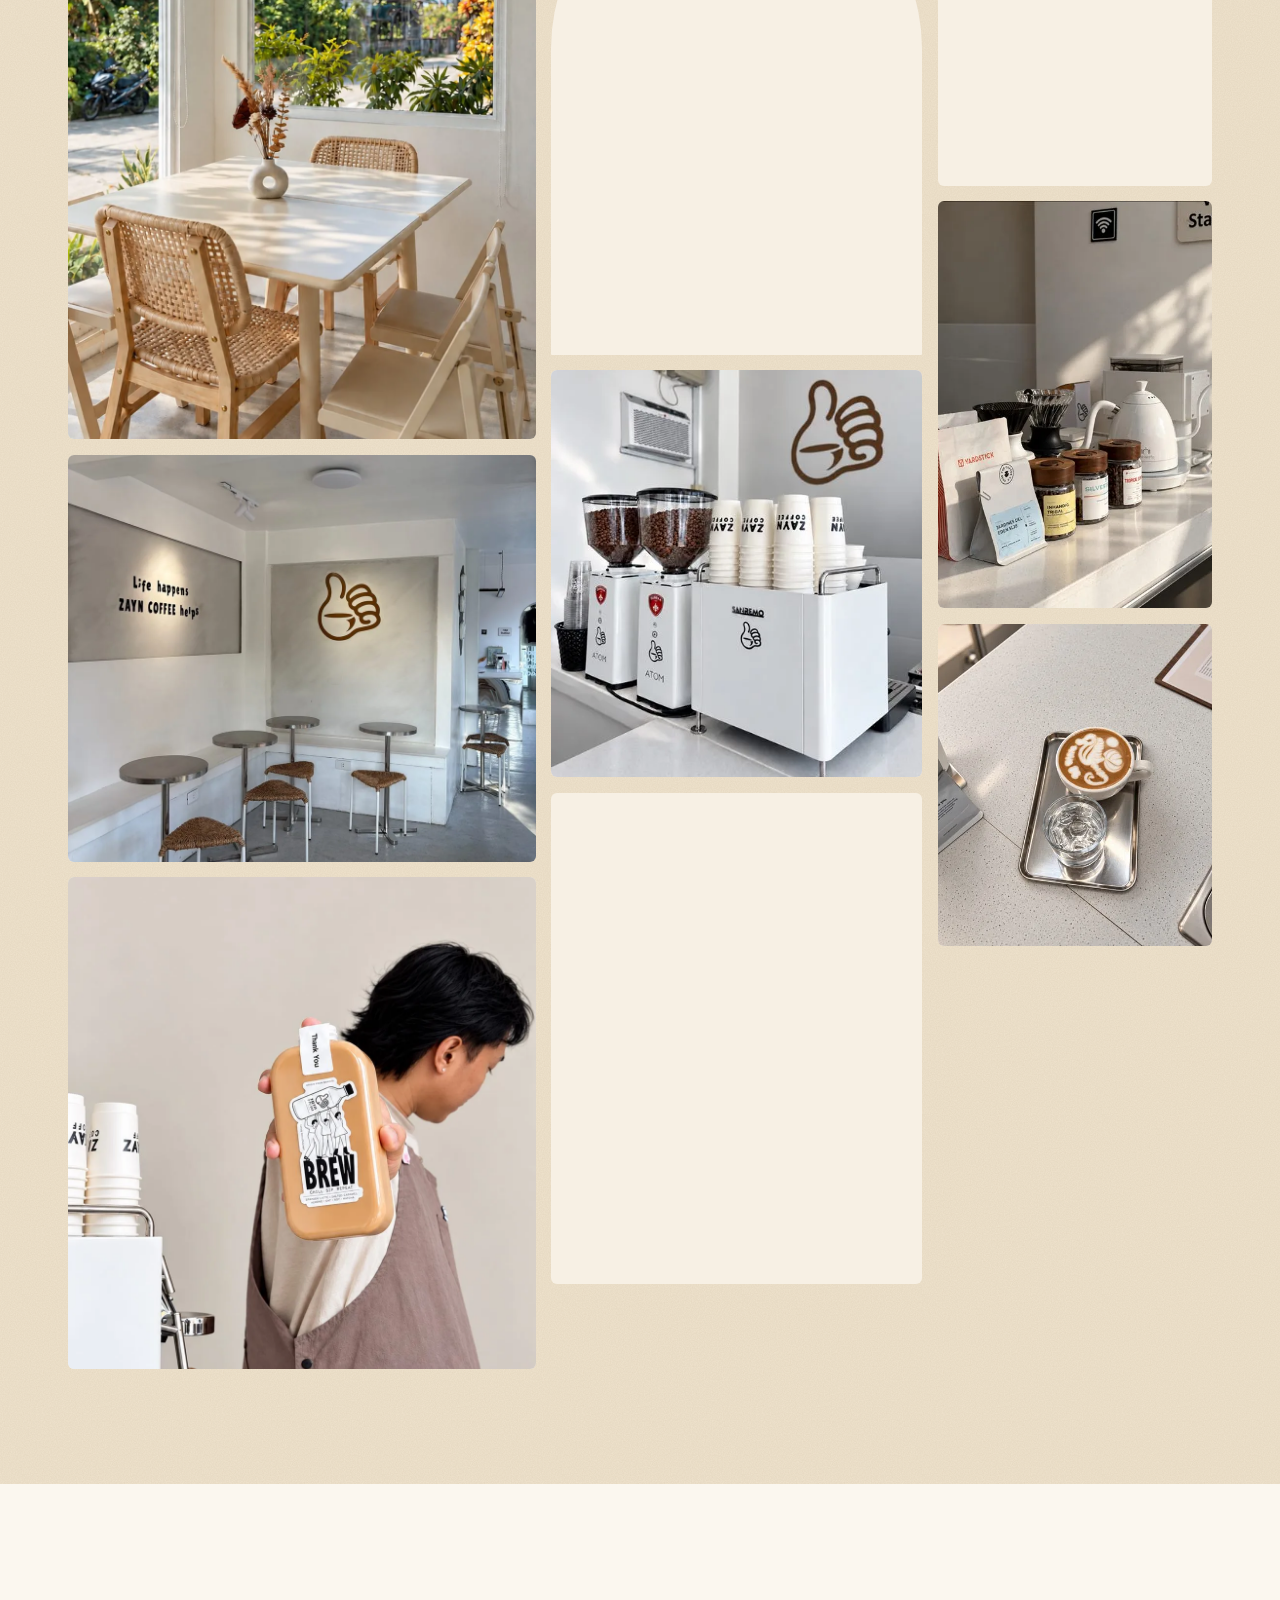
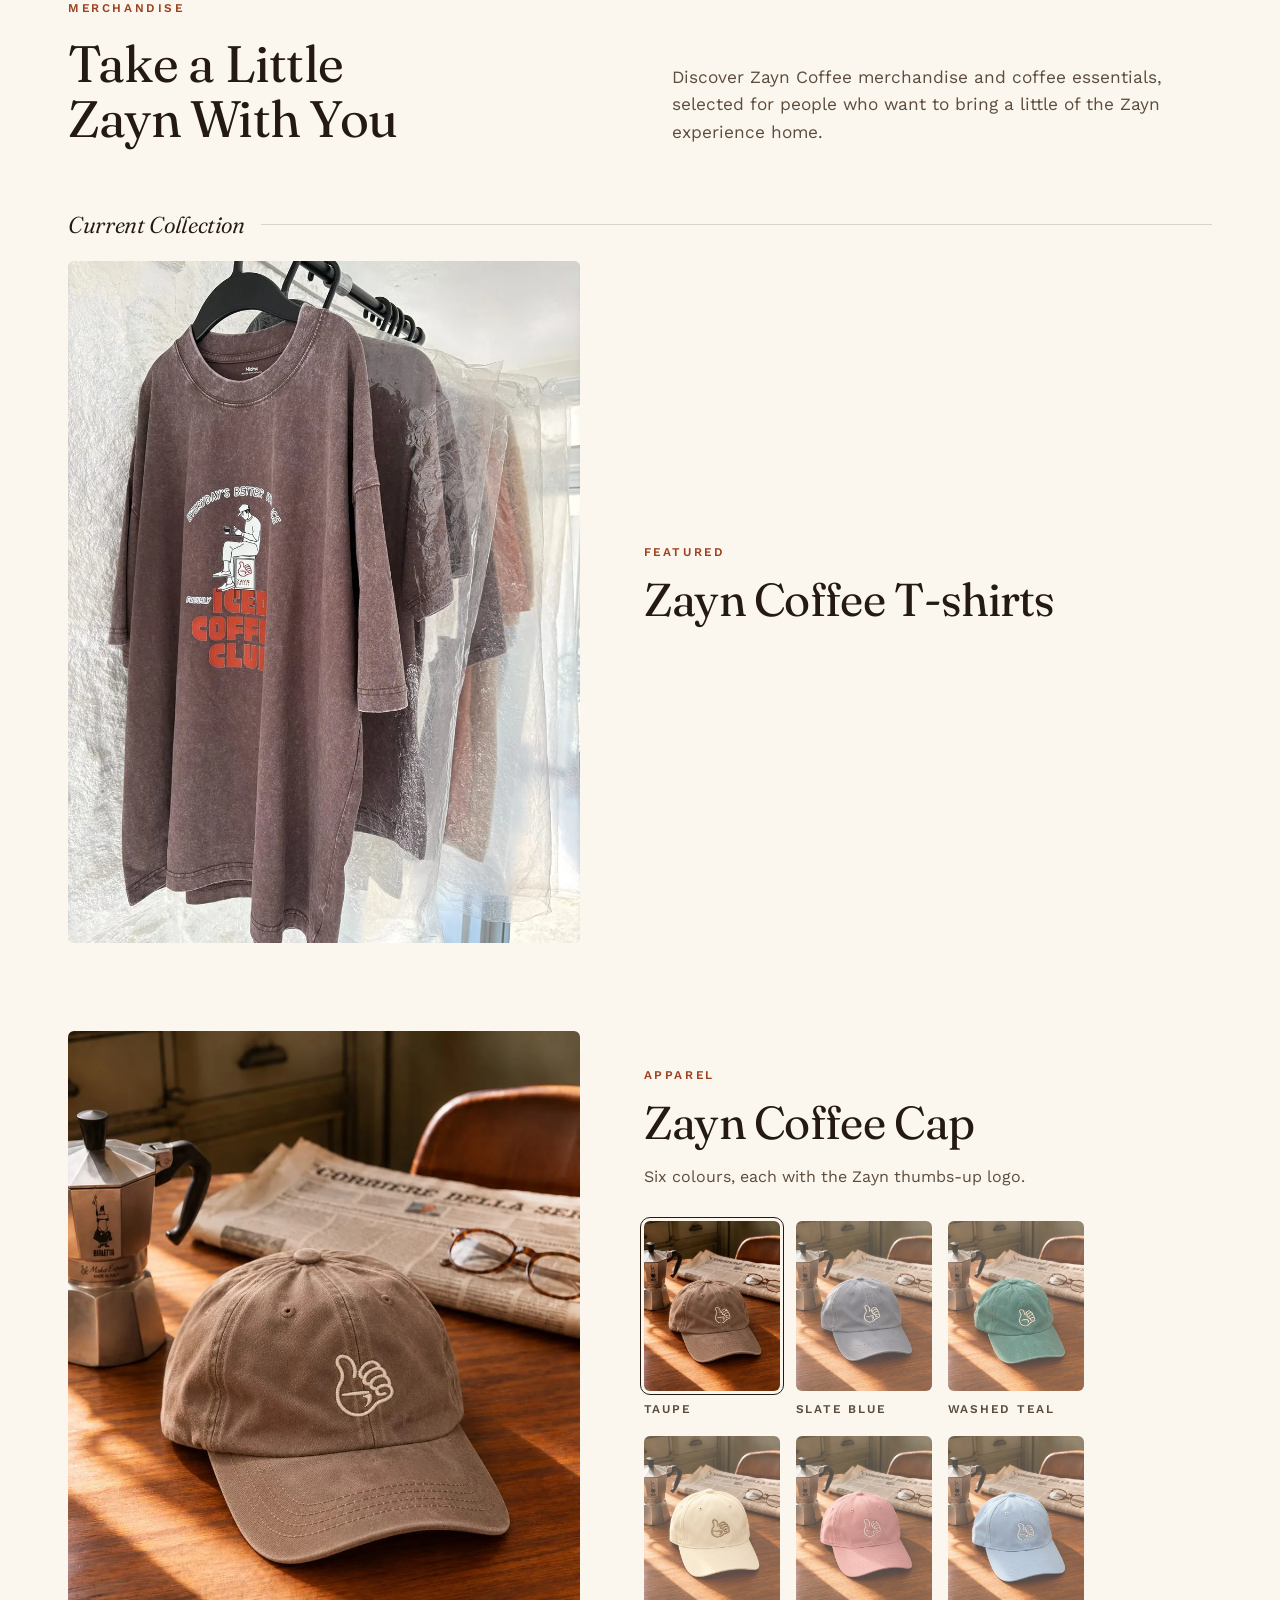
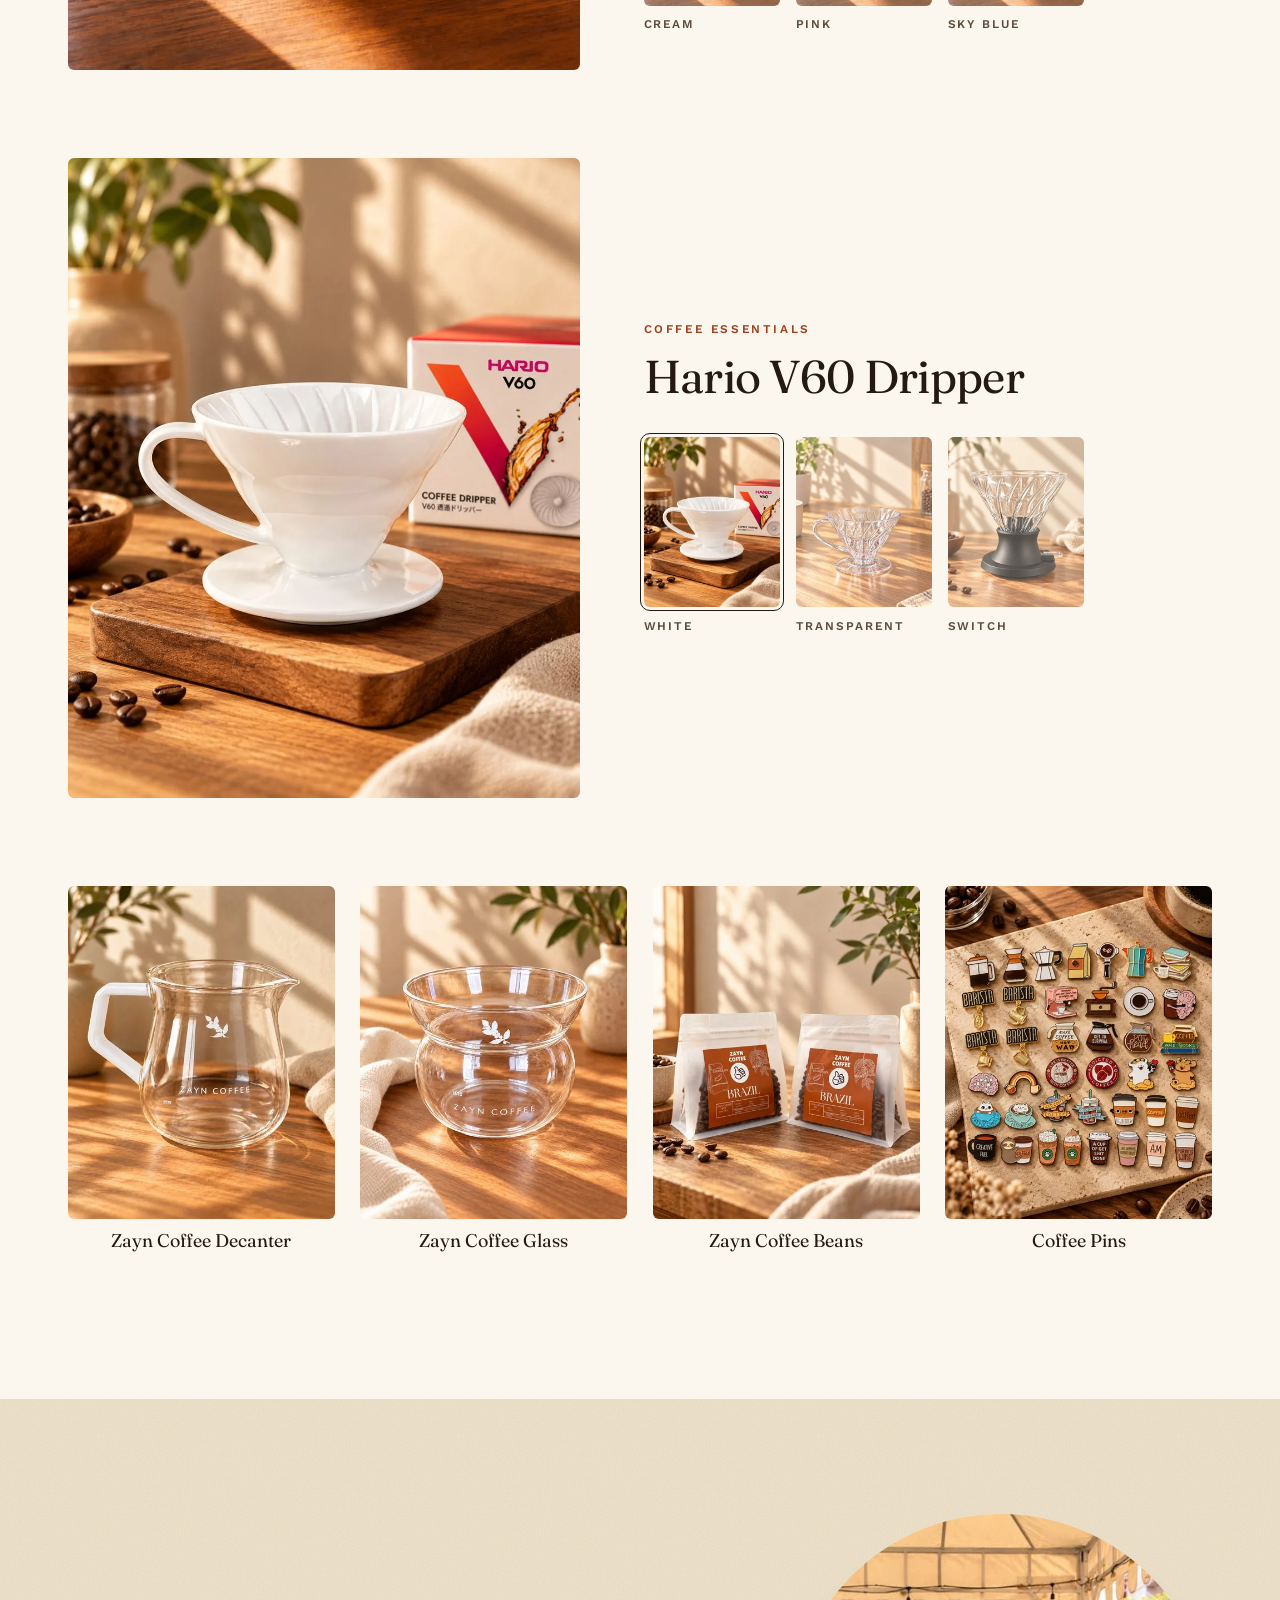
==== commit 83bc118e: "Cap feature matches the Hario V60: photo left, text and colours right Co-Authored-By: Claude Opus 5." ====
--- a/index.html
+++ b/index.html
@@ -48,7 +48,7 @@
 <link rel="preconnect" href="https://fonts.gstatic.com" crossorigin>
 <link href="https://fonts.googleapis.com/css2?family=Fraunces:ital,opsz,wght@0,9..144,300..600;1,9..144,300..500&family=Work+Sans:wght@400;500;600&display=swap" rel="stylesheet">
 <link rel="preload" as="image" href="assets/img/hero/cup-hallway-960.webp" imagesrcset="assets/img/hero/cup-hallway-480.webp 480w, assets/img/hero/cup-hallway-960.webp 960w" imagesizes="(min-width: 960px) 40vw, 86vw">
-<link rel="stylesheet" href="css/site.css?v=20261025">
+<link rel="stylesheet" href="css/site.css?v=20261026">
 
 <script type="application/ld+json">
 {
@@ -644,25 +644,25 @@
         </div>
       </div>
 
-      <!-- Feature: Zayn Coffee Cap - text left; photo right with the colour thumbnails under it.
-           Thumbnails swap the photo (js/main.js). Photos: Images from Client/Merchandise Edited. -->
+      <!-- Feature: Zayn Coffee Cap - same layout as the Hario V60: photo left; name, note and colour
+           thumbnails right. Thumbnails swap the photo (js/main.js). Photos: Images from Client/Merchandise Edited. -->
       <div class="merch-feature merch-feature--variants merch-feature--cap reveal" data-variants>
+        <figure class="mf-main mf-main--photo">
+          <img data-variant-main src="assets/img/merch/edited/cap-taupe-960.webp" srcset="assets/img/merch/edited/cap-taupe-480.webp 480w, assets/img/merch/edited/cap-taupe-960.webp 960w" sizes="(min-width: 600px) 46vw, 92vw" width="960" height="1202" loading="lazy" decoding="async" alt="Taupe Zayn Coffee cap with the thumbs-up logo on a sunlit wooden table">
+        </figure>
         <div class="mf-side">
           <p class="mf-label">Apparel</p>
           <h4 class="mf-name">Zayn Coffee Cap</h4>
           <p class="mf-note">Six colours, each with the Zayn thumbs-up logo.</p>
-        </div>
-        <figure class="mf-main mf-main--photo">
-          <img data-variant-main src="assets/img/merch/edited/cap-taupe-960.webp" srcset="assets/img/merch/edited/cap-taupe-480.webp 480w, assets/img/merch/edited/cap-taupe-960.webp 960w" sizes="(min-width: 600px) 46vw, 92vw" width="960" height="1202" loading="lazy" decoding="async" alt="Taupe Zayn Coffee cap with the thumbs-up logo on a sunlit wooden table">
-        </figure>
-        <ul class="mf-variants" aria-label="Zayn Coffee Cap colours">
-          <li><button type="button" aria-pressed="true" data-img="assets/img/merch/edited/cap-taupe" data-alt="Taupe Zayn Coffee cap with the thumbs-up logo on a sunlit wooden table"><img src="assets/img/merch/edited/cap-taupe-480.webp" width="480" height="601" loading="lazy" decoding="async" alt=""><span>Taupe</span></button></li>
-          <li><button type="button" aria-pressed="false" data-img="assets/img/merch/edited/cap-slate-blue" data-alt="Slate blue Zayn Coffee cap with the thumbs-up logo on a sunlit wooden table"><img src="assets/img/merch/edited/cap-slate-blue-480.webp" width="480" height="601" loading="lazy" decoding="async" alt=""><span>Slate Blue</span></button></li>
-          <li><button type="button" aria-pressed="false" data-img="assets/img/merch/edited/cap-washed-teal" data-alt="Washed teal Zayn Coffee cap with the thumbs-up logo on a sunlit wooden table"><img src="assets/img/merch/edited/cap-washed-teal-480.webp" width="480" height="601" loading="lazy" decoding="async" alt=""><span>Washed Teal</span></button></li>
-          <li><button type="button" aria-pressed="false" data-img="assets/img/merch/edited/cap-cream" data-alt="Cream Zayn Coffee cap with the thumbs-up logo on a sunlit wooden table"><img src="assets/img/merch/edited/cap-cream-480.webp" width="480" height="601" loading="lazy" decoding="async" alt=""><span>Cream</span></button></li>
-          <li><button type="button" aria-pressed="false" data-img="assets/img/merch/edited/cap-pink" data-alt="Pink Zayn Coffee cap with the thumbs-up logo on a sunlit wooden table"><img src="assets/img/merch/edited/cap-pink-480.webp" width="480" height="601" loading="lazy" decoding="async" alt=""><span>Pink</span></button></li>
-          <li><button type="button" aria-pressed="false" data-img="assets/img/merch/edited/cap-sky-blue" data-alt="Sky blue Zayn Coffee cap with the thumbs-up logo on a sunlit wooden table"><img src="assets/img/merch/edited/cap-sky-blue-480.webp" width="480" height="601" loading="lazy" decoding="async" alt=""><span>Sky Blue</span></button></li>
-        </ul>
+          <ul class="mf-variants" aria-label="Zayn Coffee Cap colours">
+            <li><button type="button" aria-pressed="true" data-img="assets/img/merch/edited/cap-taupe" data-alt="Taupe Zayn Coffee cap with the thumbs-up logo on a sunlit wooden table"><img src="assets/img/merch/edited/cap-taupe-480.webp" width="480" height="601" loading="lazy" decoding="async" alt=""><span>Taupe</span></button></li>
+            <li><button type="button" aria-pressed="false" data-img="assets/img/merch/edited/cap-slate-blue" data-alt="Slate blue Zayn Coffee cap with the thumbs-up logo on a sunlit wooden table"><img src="assets/img/merch/edited/cap-slate-blue-480.webp" width="480" height="601" loading="lazy" decoding="async" alt=""><span>Slate Blue</span></button></li>
+            <li><button type="button" aria-pressed="false" data-img="assets/img/merch/edited/cap-washed-teal" data-alt="Washed teal Zayn Coffee cap with the thumbs-up logo on a sunlit wooden table"><img src="assets/img/merch/edited/cap-washed-teal-480.webp" width="480" height="601" loading="lazy" decoding="async" alt=""><span>Washed Teal</span></button></li>
+            <li><button type="button" aria-pressed="false" data-img="assets/img/merch/edited/cap-cream" data-alt="Cream Zayn Coffee cap with the thumbs-up logo on a sunlit wooden table"><img src="assets/img/merch/edited/cap-cream-480.webp" width="480" height="601" loading="lazy" decoding="async" alt=""><span>Cream</span></button></li>
+            <li><button type="button" aria-pressed="false" data-img="assets/img/merch/edited/cap-pink" data-alt="Pink Zayn Coffee cap with the thumbs-up logo on a sunlit wooden table"><img src="assets/img/merch/edited/cap-pink-480.webp" width="480" height="601" loading="lazy" decoding="async" alt=""><span>Pink</span></button></li>
+            <li><button type="button" aria-pressed="false" data-img="assets/img/merch/edited/cap-sky-blue" data-alt="Sky blue Zayn Coffee cap with the thumbs-up logo on a sunlit wooden table"><img src="assets/img/merch/edited/cap-sky-blue-480.webp" width="480" height="601" loading="lazy" decoding="async" alt=""><span>Sky Blue</span></button></li>
+          </ul>
+        </div>
       </div>
 
       <!-- Feature: Hario V60 Dripper - large photo left, variant swatches right.
--- a/css/site.css
+++ b/css/site.css
@@ -696,16 +696,8 @@
   display: block; margin-top: 0.6rem; font-size: var(--fs-label); font-weight: 600;
   letter-spacing: 0.16em; text-transform: uppercase; color: var(--ink-soft);
 }
-/* Zayn Coffee Cap: text left; photo right with its colour thumbnails in one row underneath */
-.merch-feature--cap{
-  grid-template-columns: minmax(0, 0.9fr) minmax(0, 1fr);
-  grid-template-areas: "side main" ". variants"; row-gap: 1rem;
-}
-.merch-feature--cap .mf-side{ grid-area: side; }
-.merch-feature--cap .mf-main{ grid-area: main; }
-.merch-feature--cap .mf-variants{ grid-area: variants; grid-template-columns: repeat(6, minmax(0, 1fr)); gap: 0.6rem; max-width: none; }
-.merch-feature--cap .mf-variants span{ letter-spacing: 0.1em; text-align: center; }
-.mf-note{ margin: calc(clamp(1.5rem, 3vw, 2.2rem) * -0.55) 0 0; }
+/* Short line under a feature name (Zayn Coffee Cap) */
+.mf-note{ margin: calc(clamp(1.5rem, 3vw, 2.2rem) * -0.55) 0 clamp(1.3rem, 2.6vw, 1.9rem); }
 /* Collection row: four products, evenly aligned */
 .merch-grid{ display: grid; grid-template-columns: repeat(4, minmax(0, 1fr)); gap: clamp(1rem, 2vw, 1.6rem); margin-bottom: 2rem; }
 .merch-item img{ width: 100%; aspect-ratio: 4 / 5; object-fit: cover; border-radius: var(--radius-sm); }
@@ -735,10 +727,7 @@
   .merch-feature--variants .mf-main{ aspect-ratio: 4 / 5; }
   .merch-feature--variants .mf-variants img{ aspect-ratio: 1; }
   .merch-feature--variants .mf-variants span{ margin-top: 0.45rem; letter-spacing: 0.12em; text-align: center; }
-  .merch-feature--cap{ grid-template-areas: none; }
-  .merch-feature--cap .mf-main, .merch-feature--cap .mf-variants{ grid-area: auto; }
   .merch-feature--cap .mf-note{ order: 2; margin: -0.4rem 0 1rem; }
-  .merch-feature--cap .mf-variants{ grid-template-columns: repeat(3, minmax(0, 1fr)); }
   .merch-name{ font-size: 1.05rem; }
 }
 
